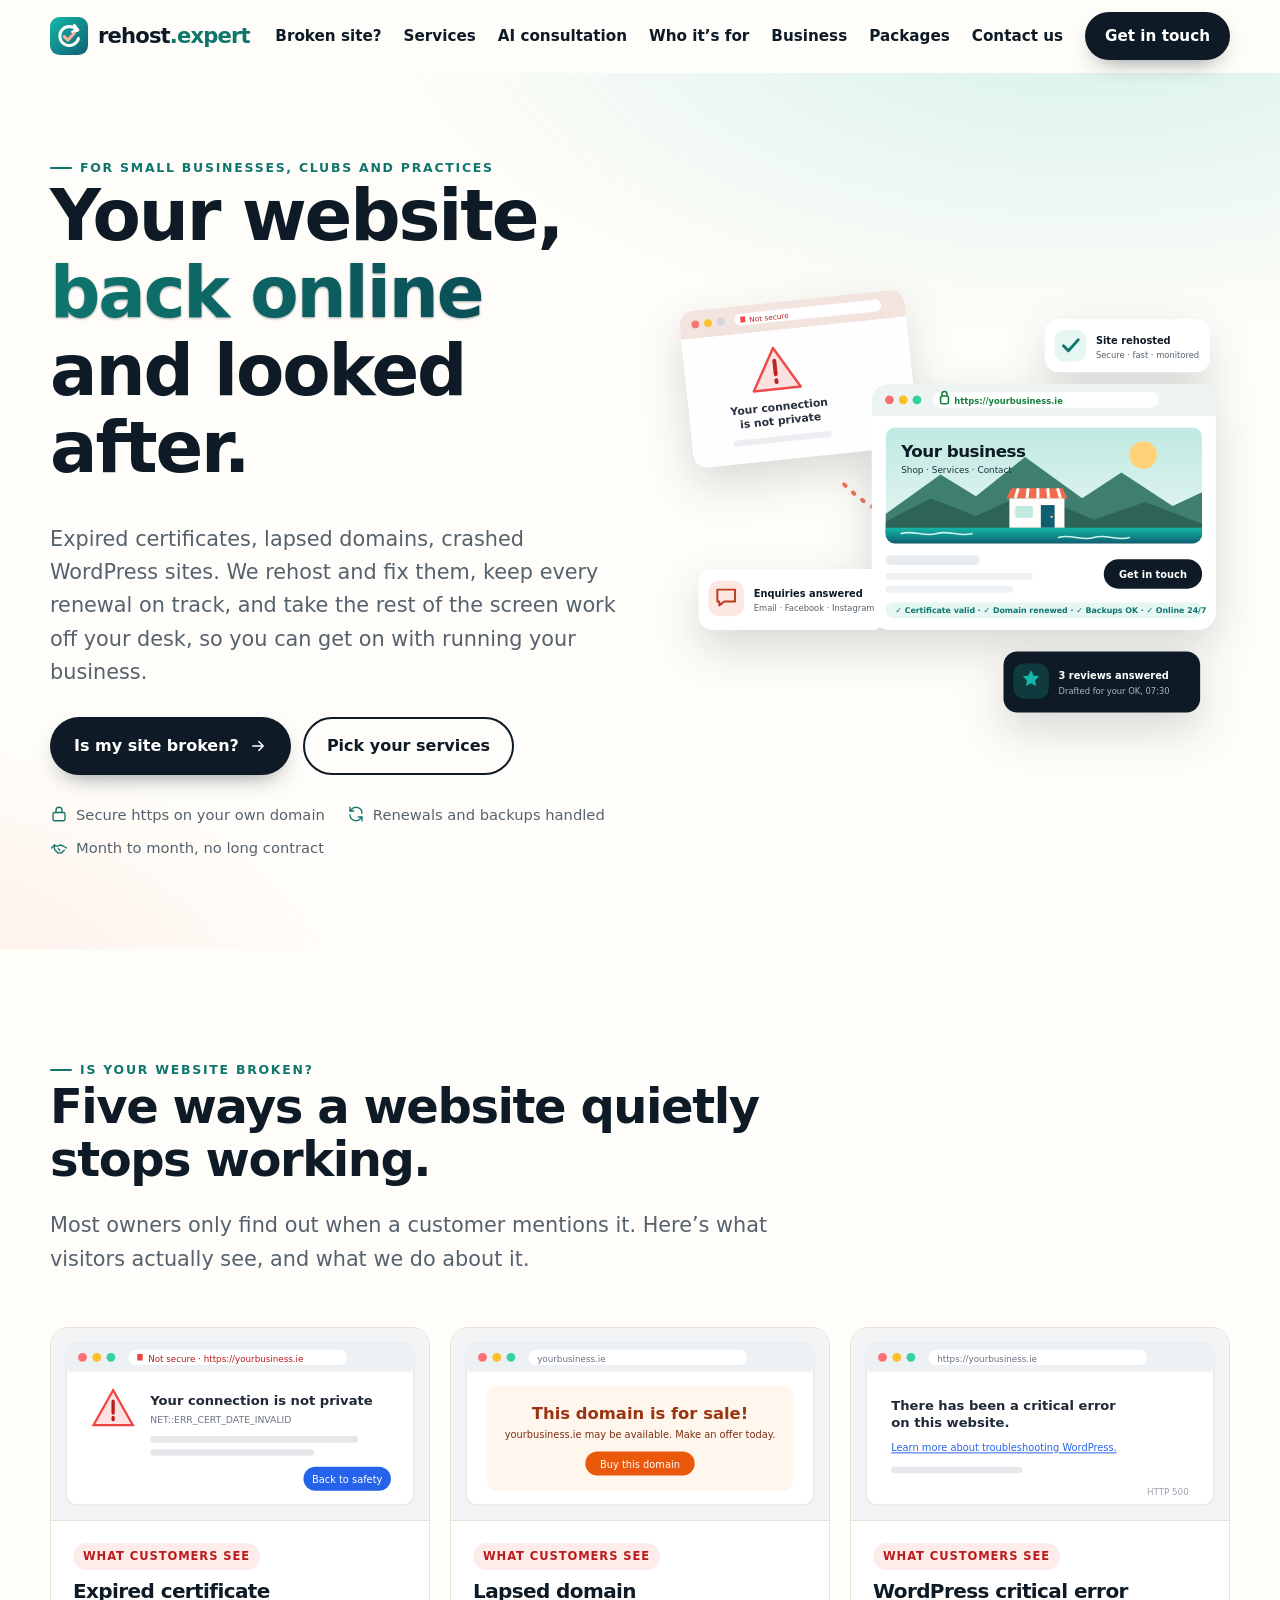
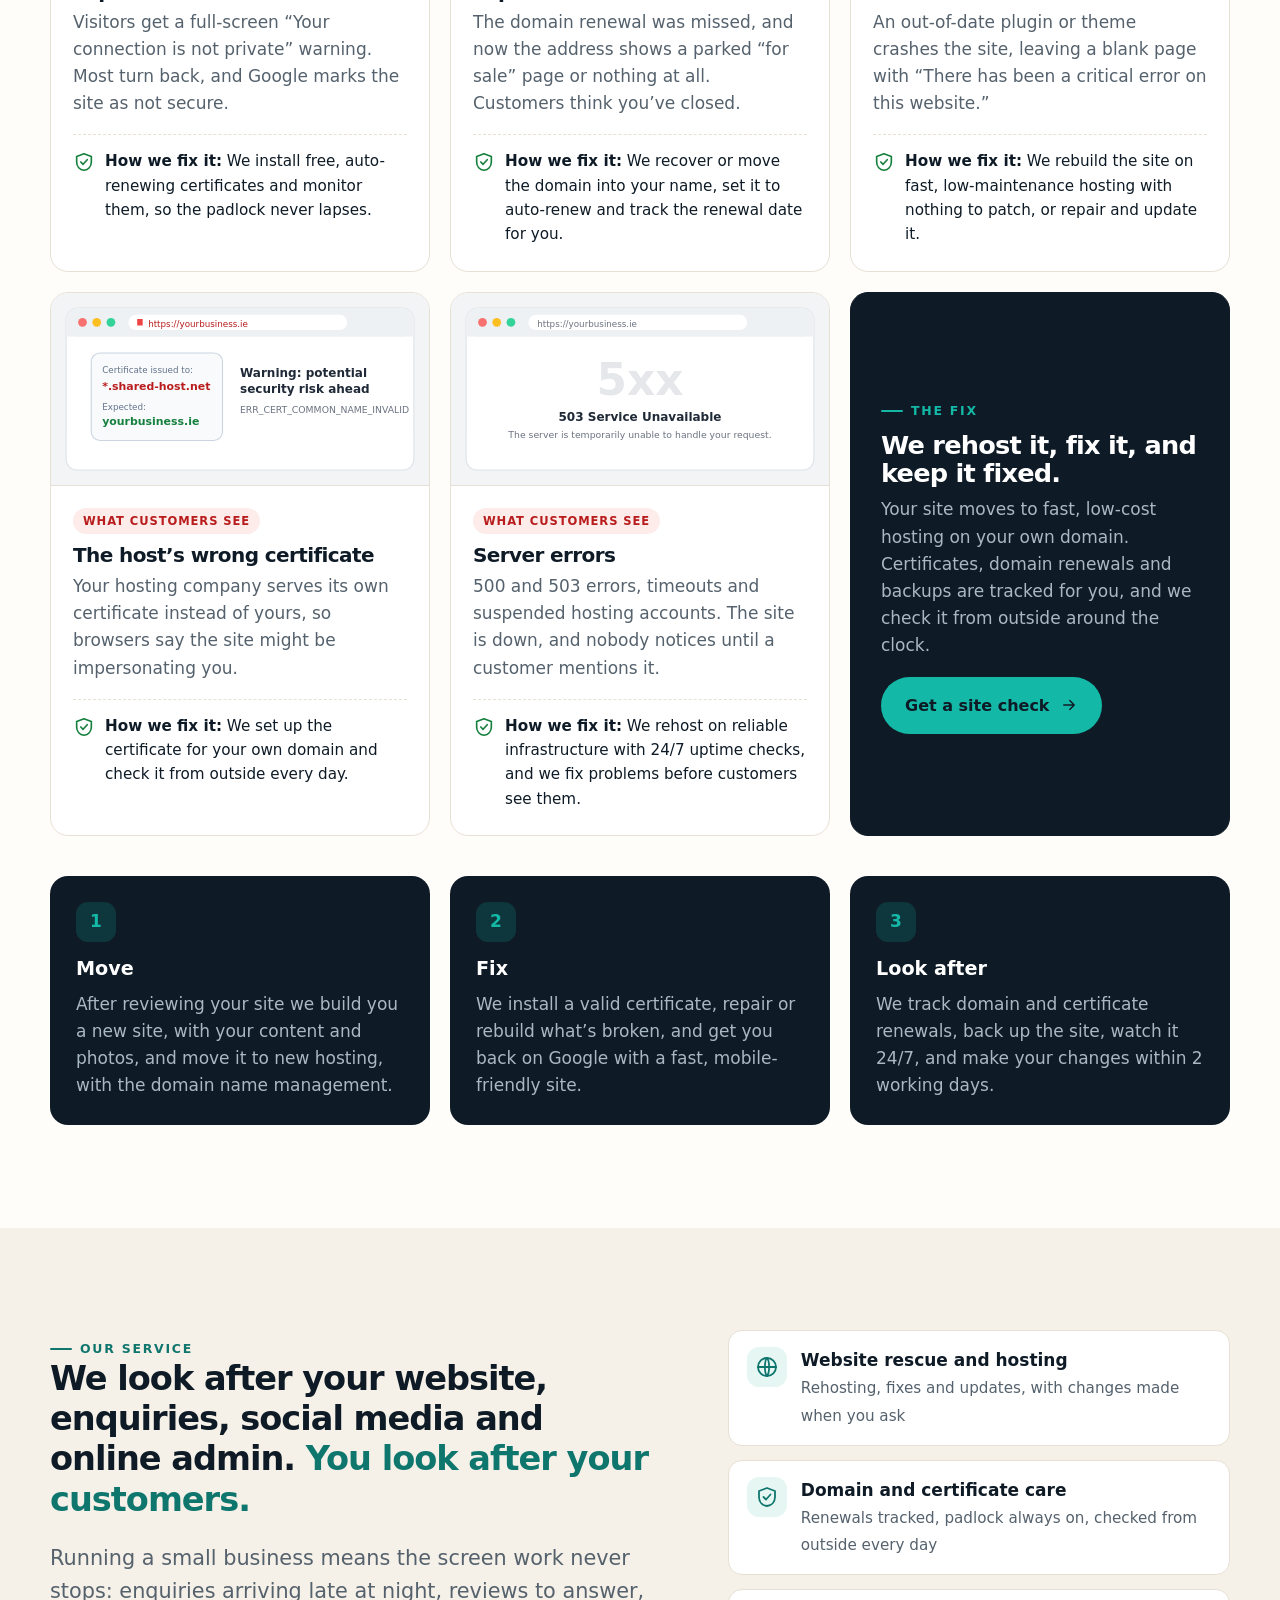
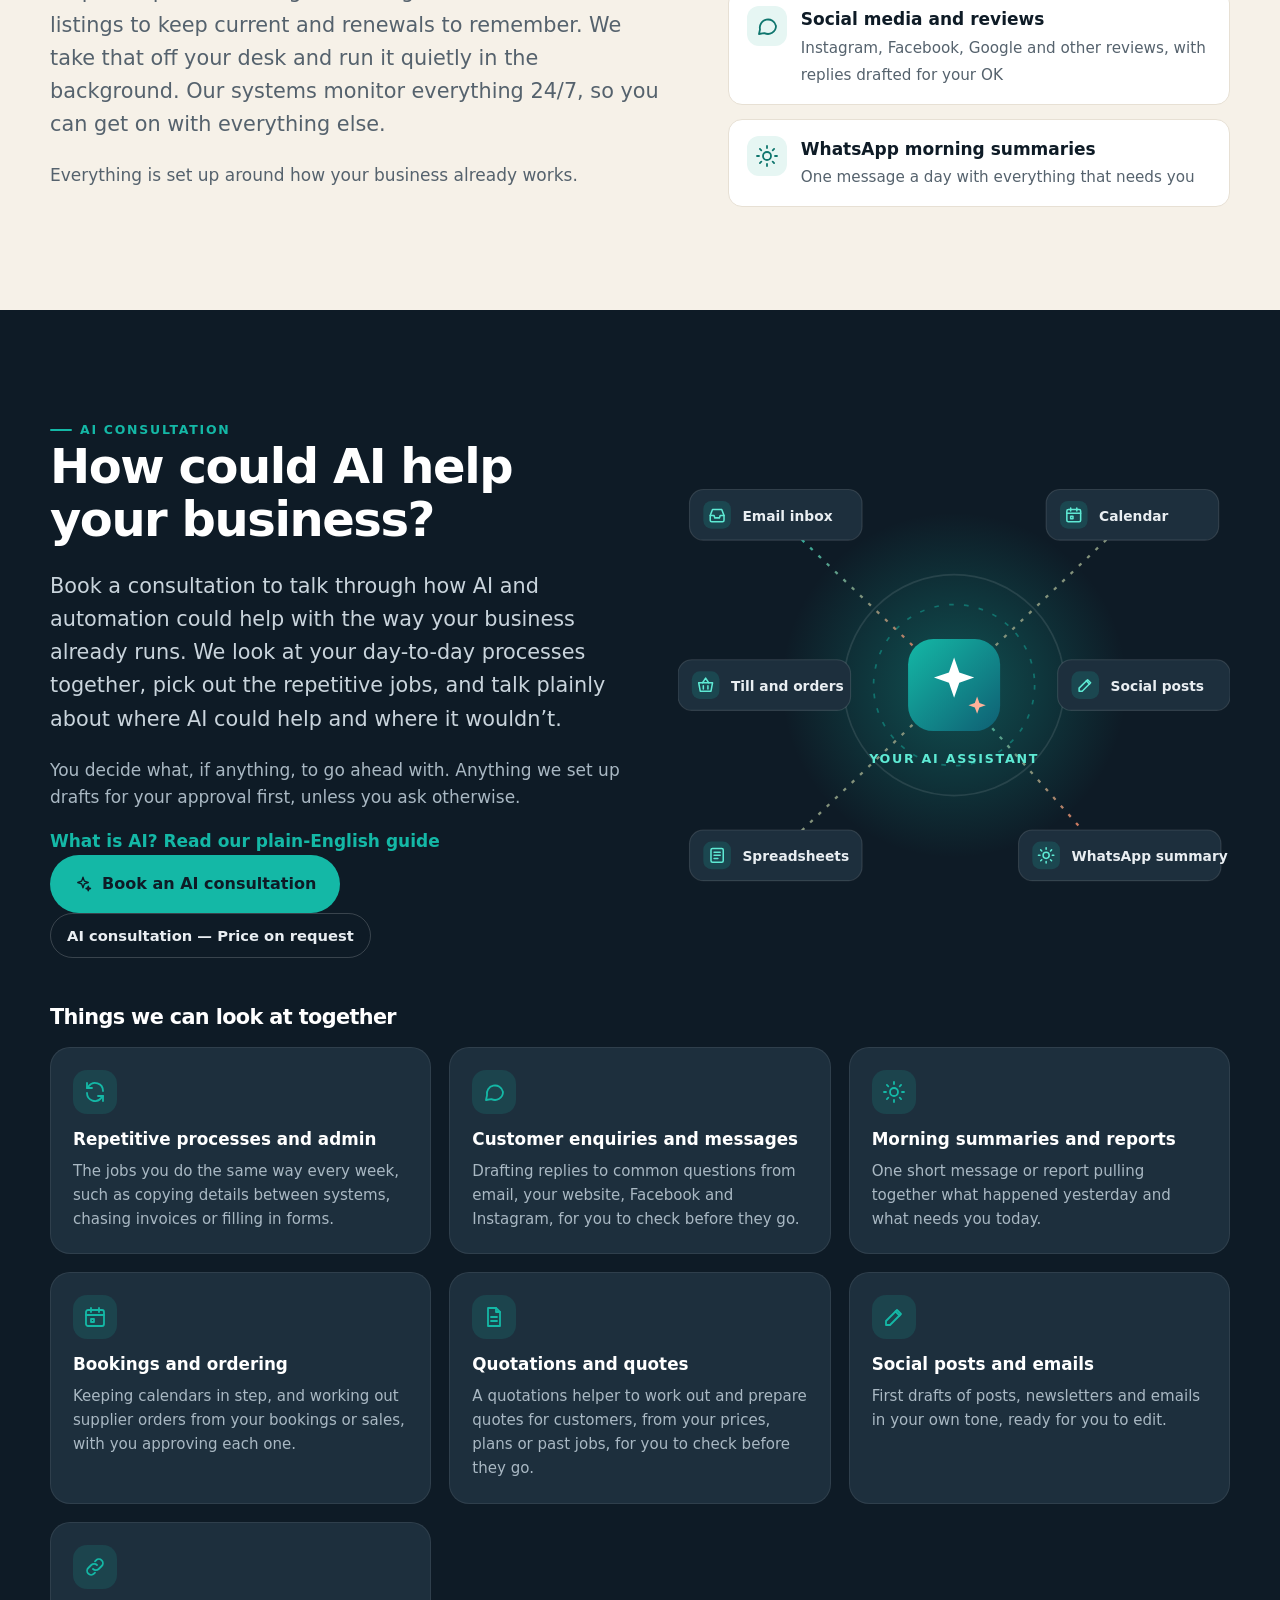
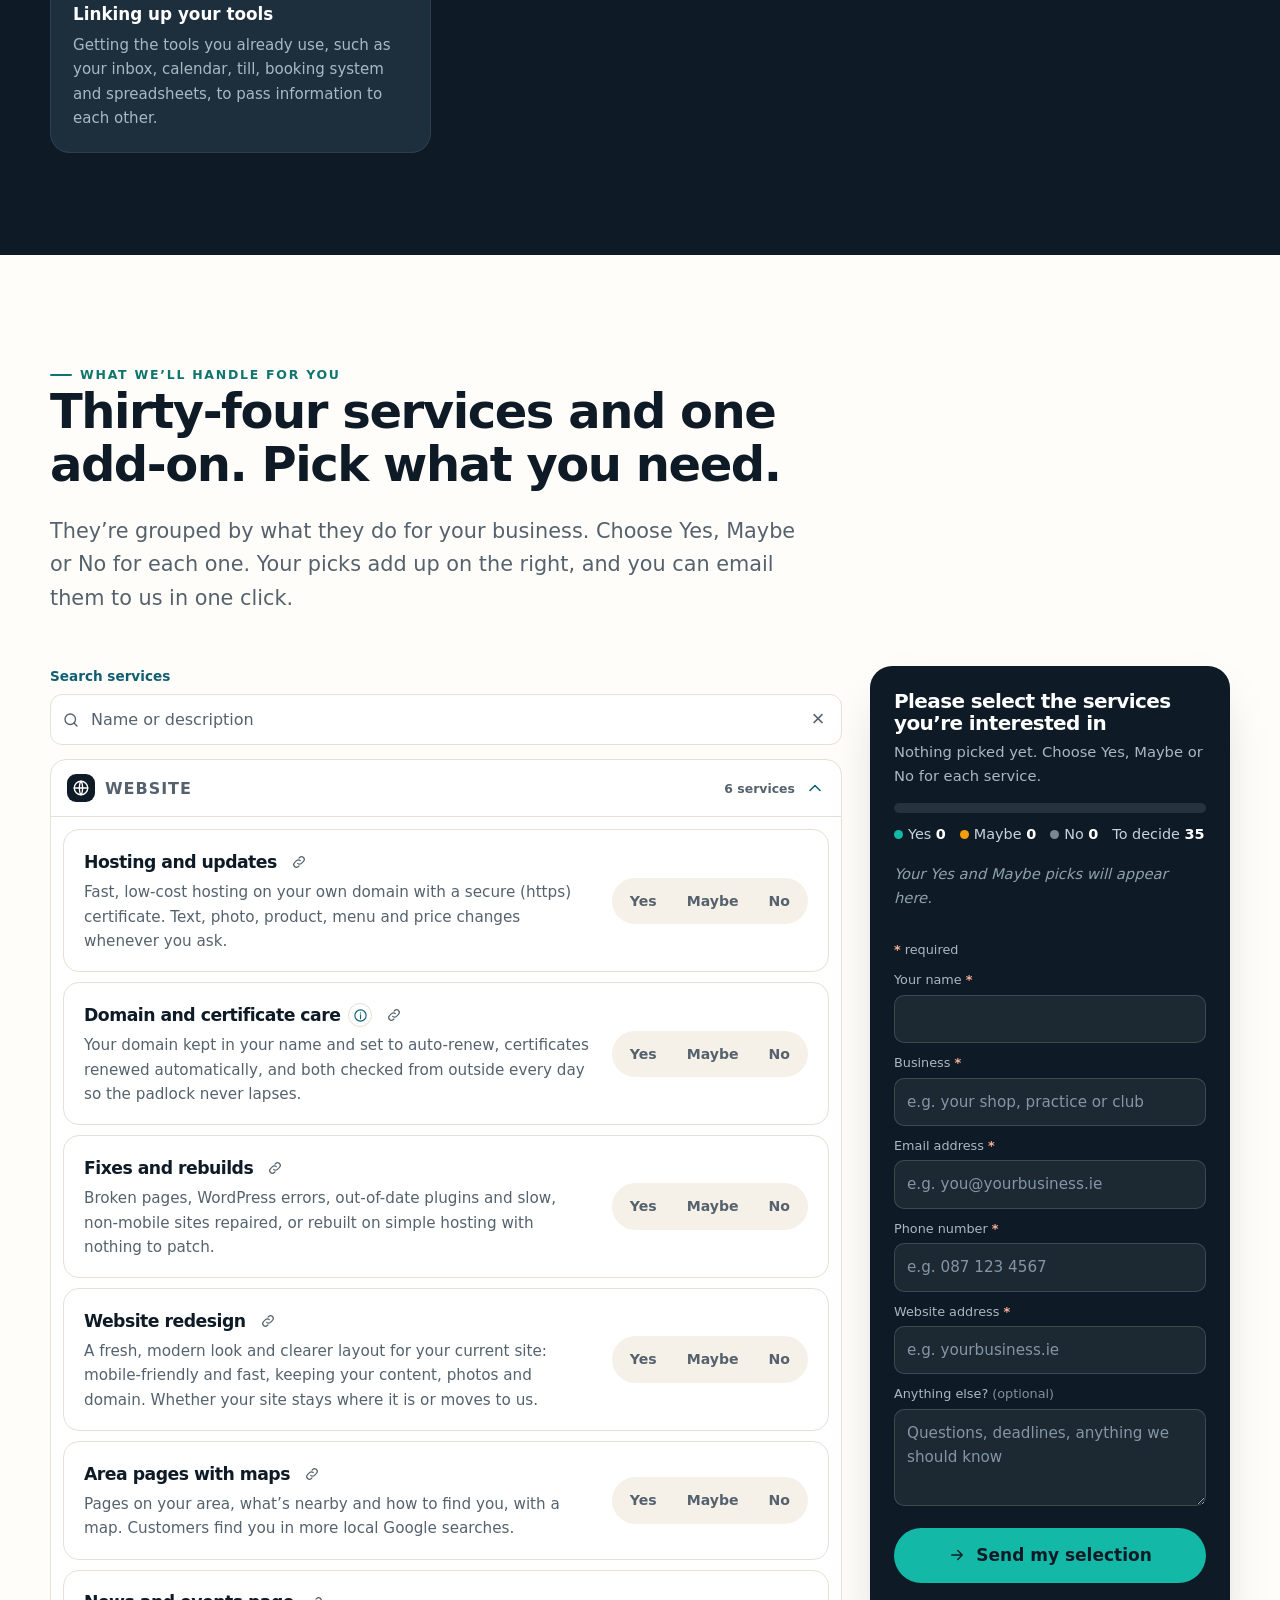
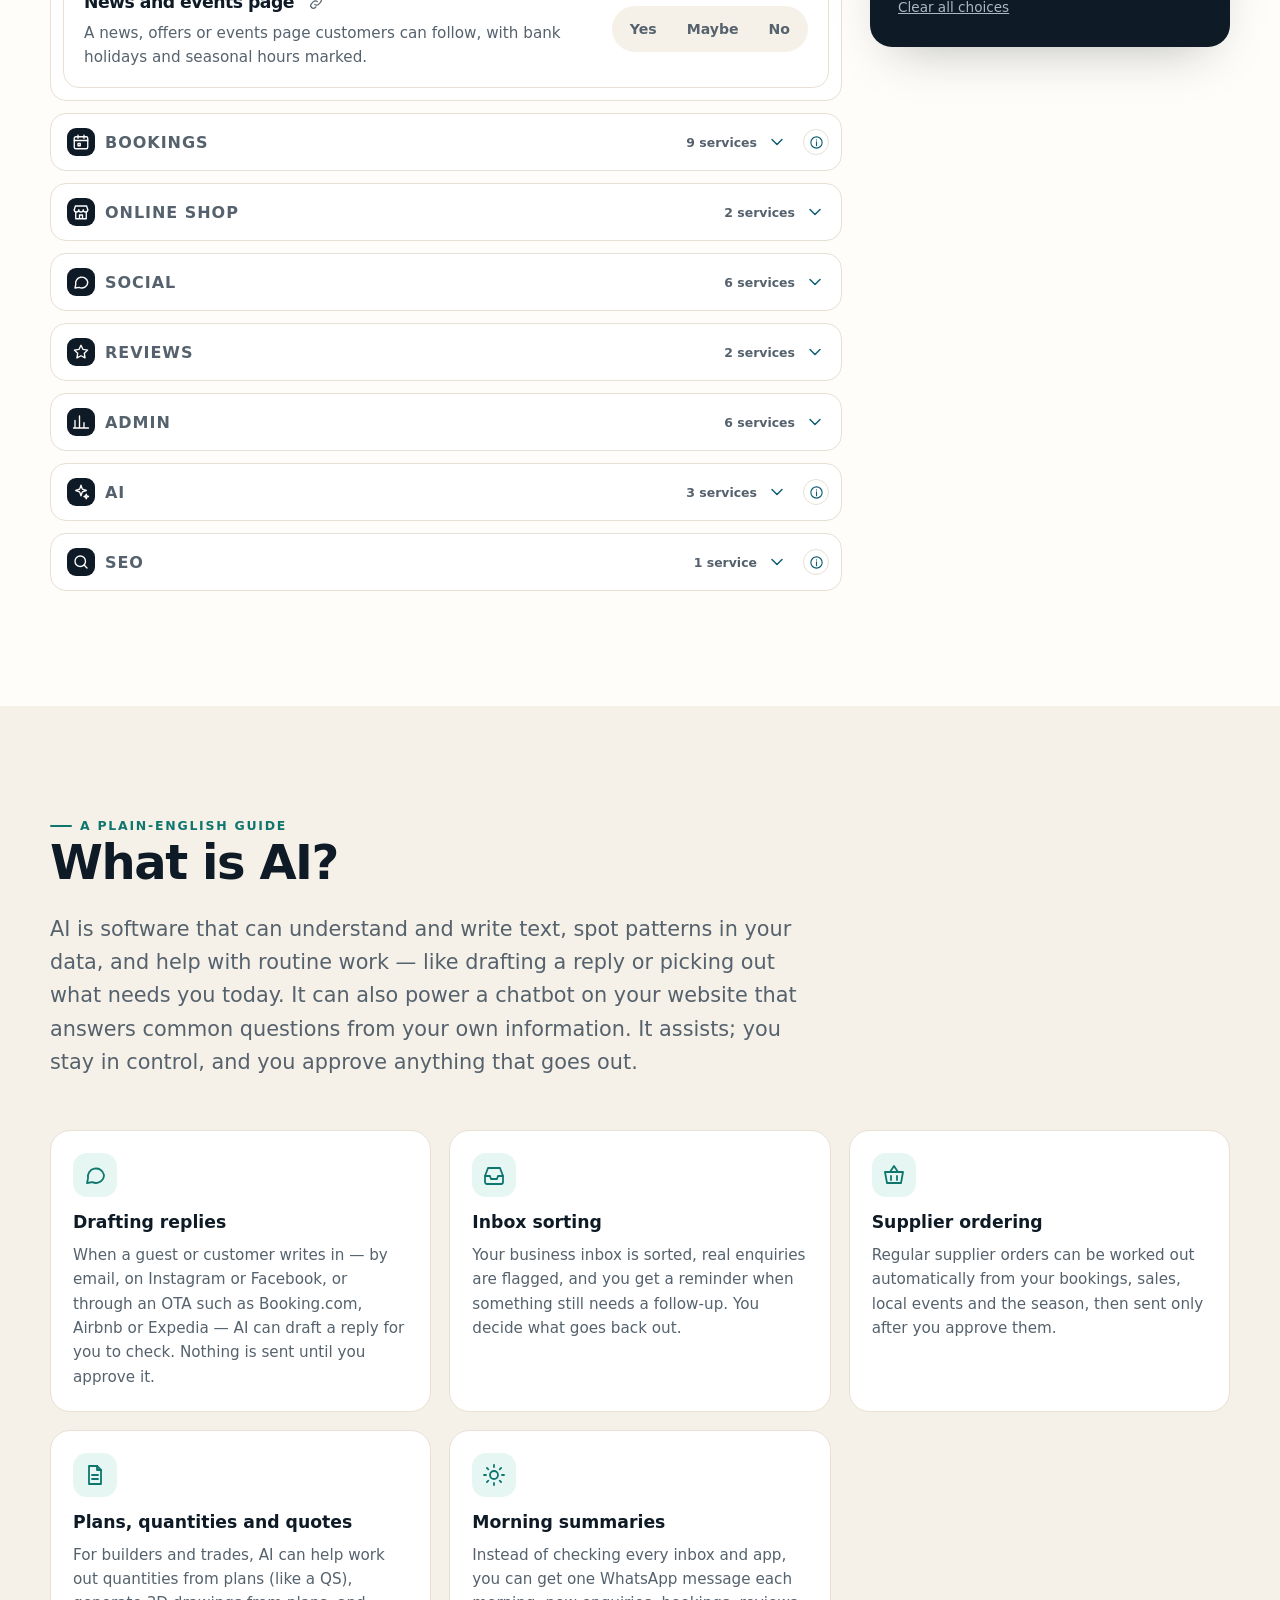
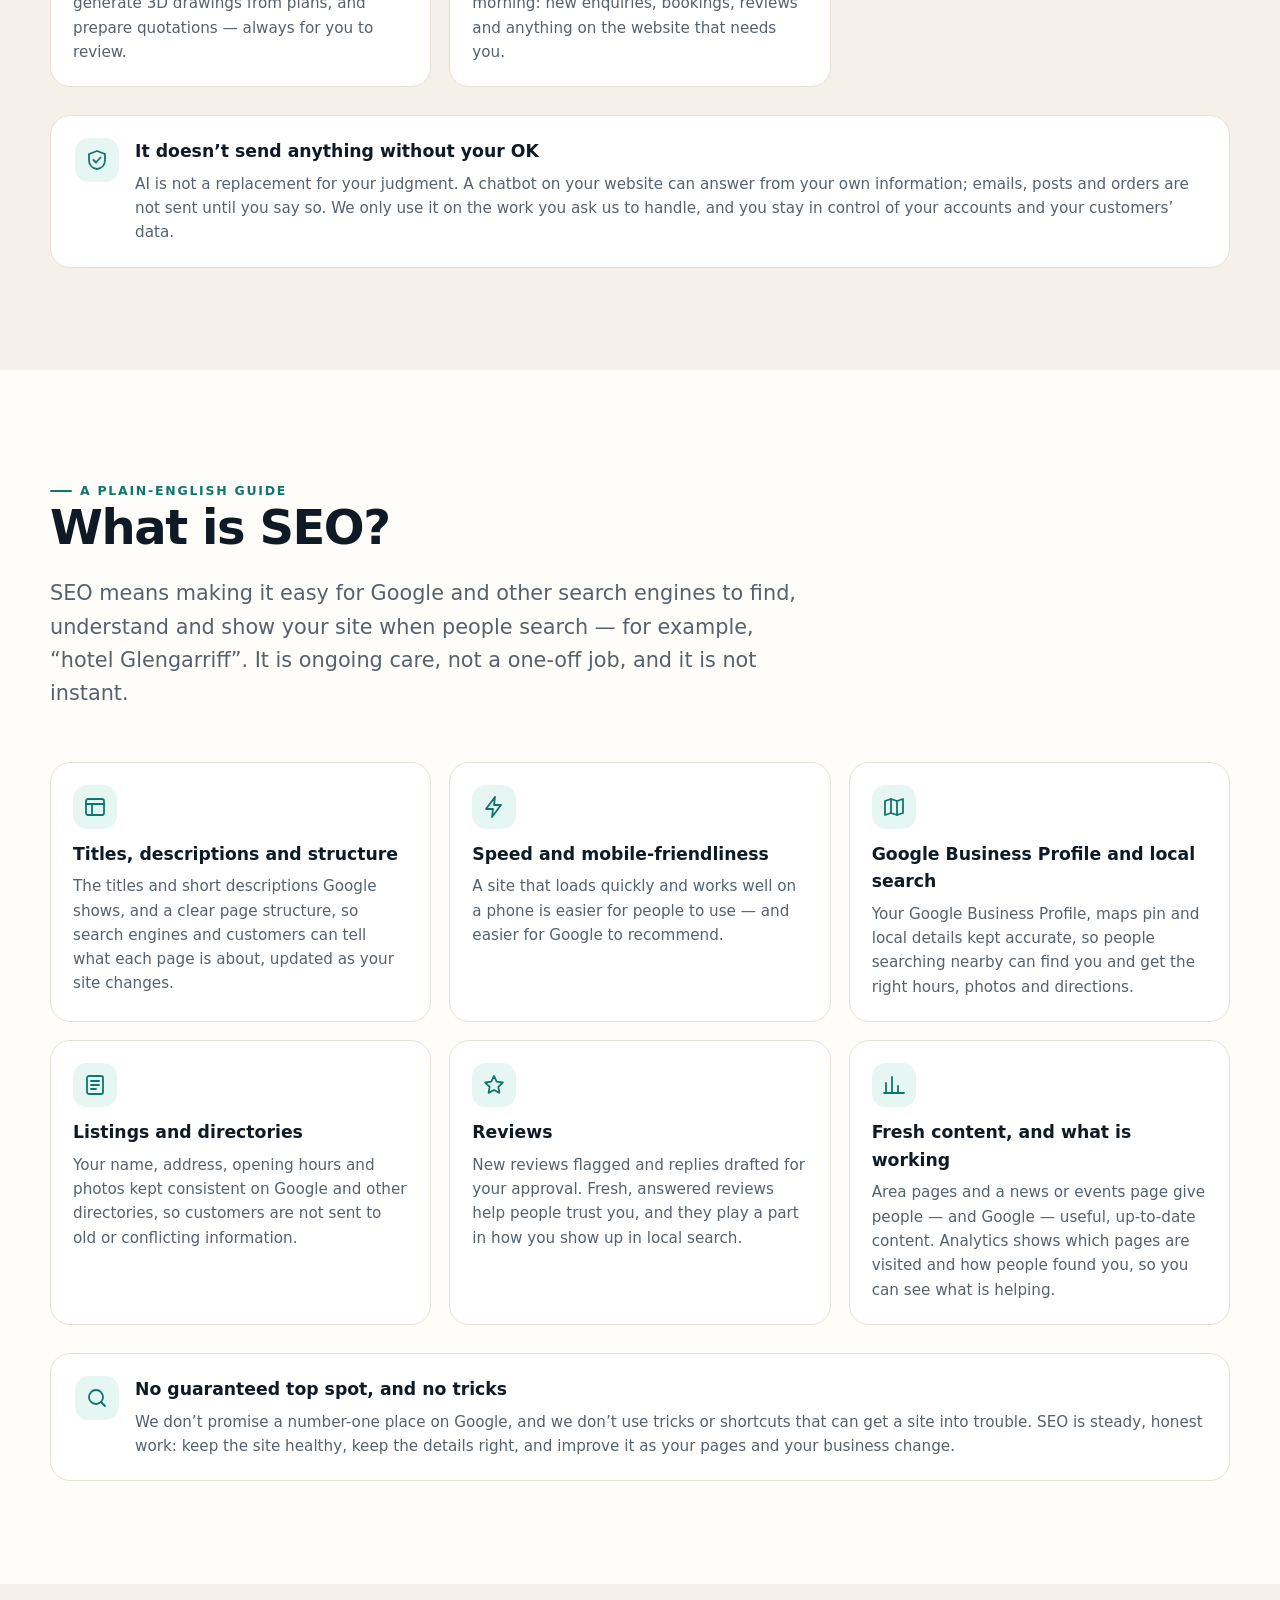
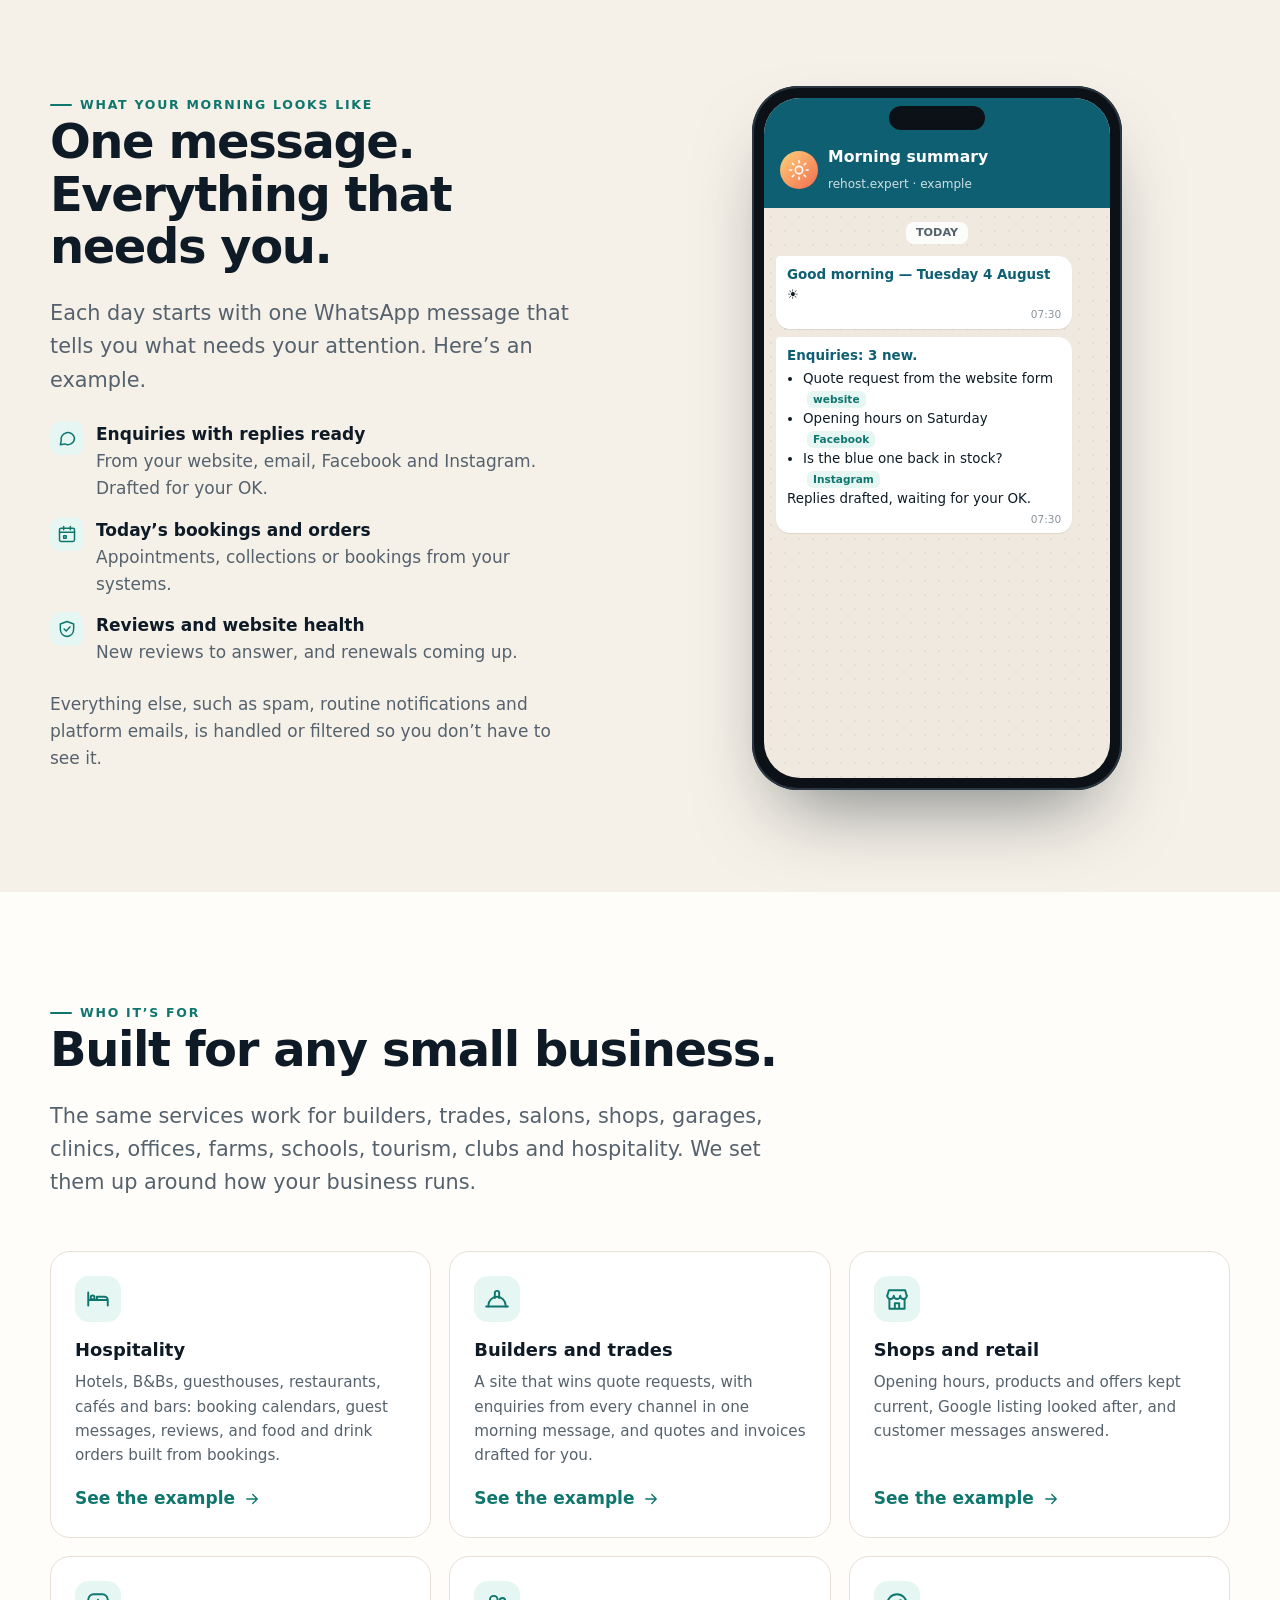
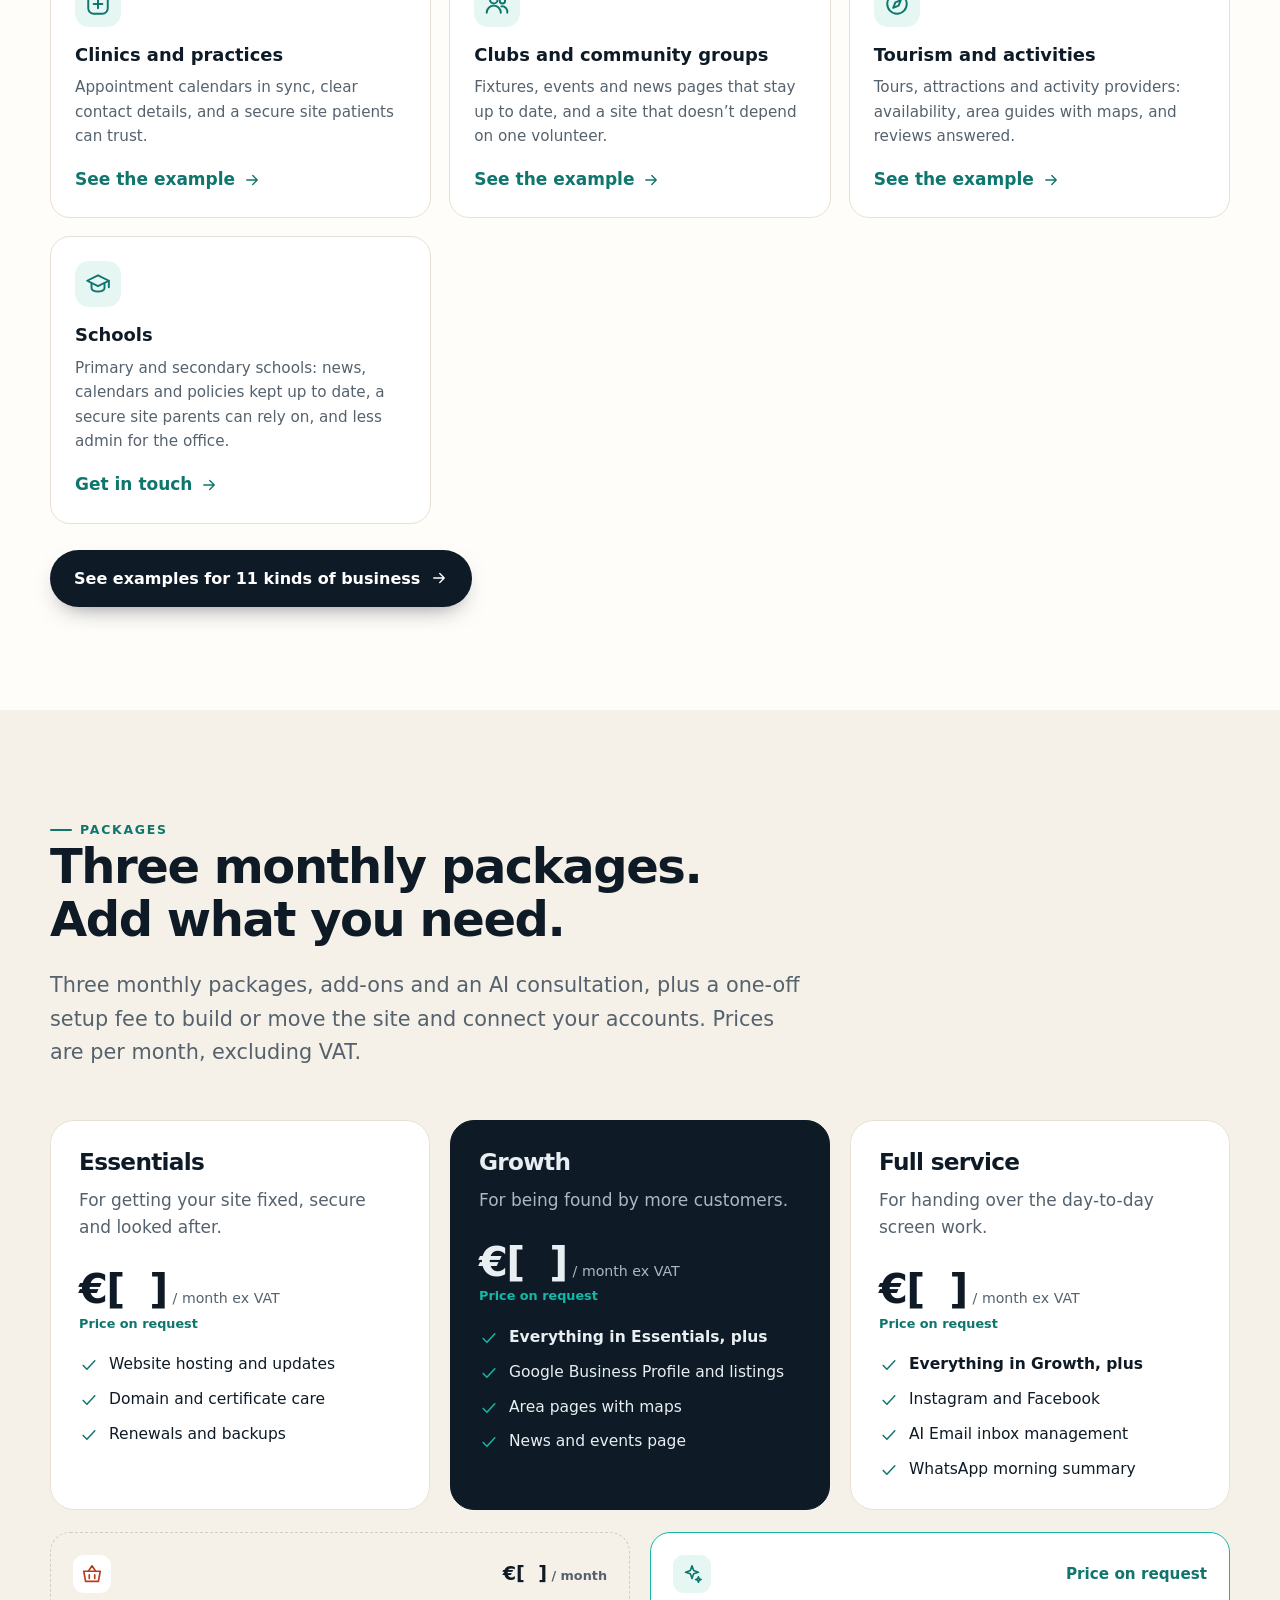
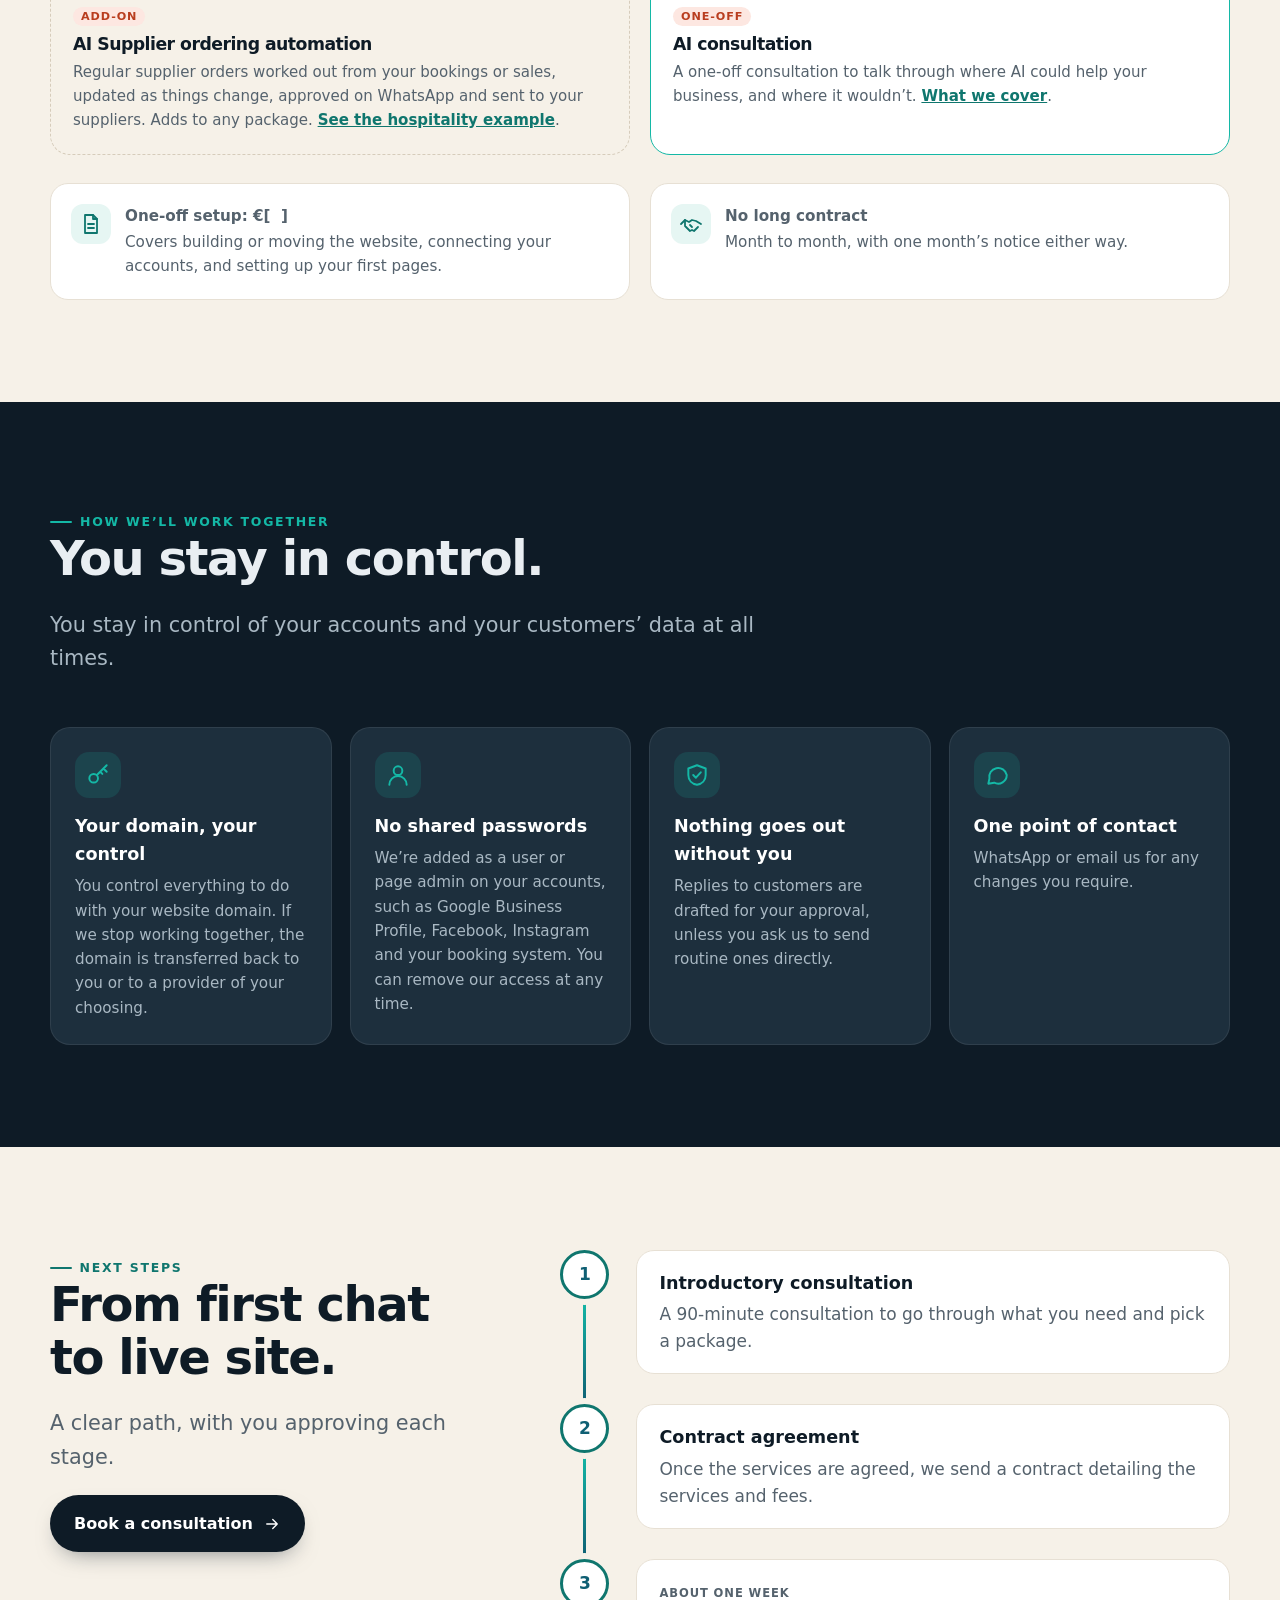
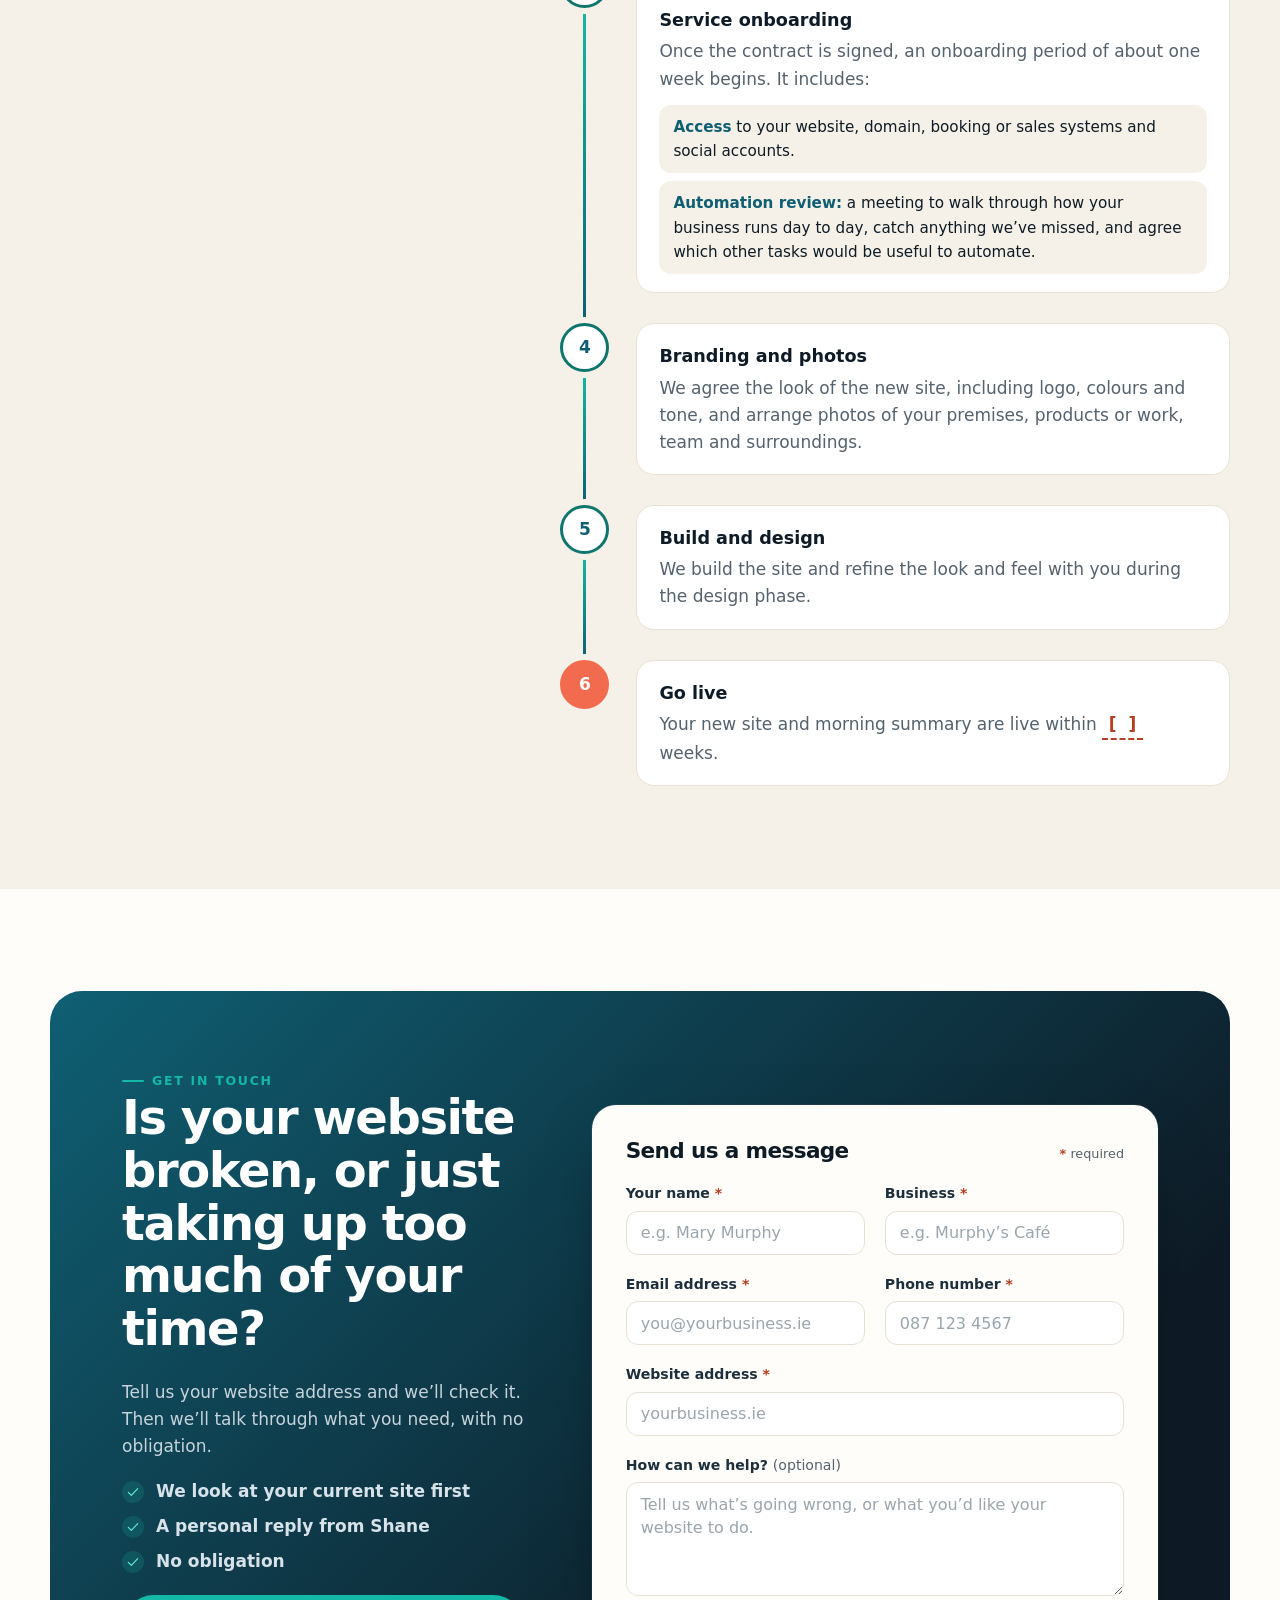
==== index.html @ 1739ea32 "Add shareable per-service links to the picker Give every card a stable #service- slug and a link but" ====
<!doctype html>
<html lang="en-IE" class="no-js">
<head>
<meta charset="utf-8">
<meta name="viewport" content="width=device-width, initial-scale=1">
<meta name="format-detection" content="telephone=no, email=no">
<meta name="robots" content="noindex, nofollow">
<title>rehost.expert · Broken website? We rehost, fix and look after it</title>
<meta name="description" content="rehost.expert rehosts and fixes broken websites for small businesses, looks after domain and certificate renewals, and takes the screen work off your desk: enquiries, social media, reviews and online admin.">
<meta name="theme-color" content="#0e1b26">
<meta name="color-scheme" content="light">
<meta property="og:title" content="rehost.expert · Broken website? We rehost, fix and look after it">
<meta property="og:description" content="Website rescue, hosting and digital services for small businesses.">
<meta property="og:type" content="website">
<link rel="icon" href="favicon.svg?v=62f98a7058" type="image/svg+xml">
<link rel="stylesheet" href="style.css?v=62f98a7058">
<script>document.documentElement.classList.remove('no-js')</script>
</head>
<body id="top">
<a class="skip" href="#main">Skip to content</a>
<header class="top"><div class="wrap"><a class="brand" href="#top" aria-label="rehost.expert home"><svg viewBox="0 0 64 64" aria-hidden="true"><defs><linearGradient id="lg" x1="0" y1="0" x2="1" y2="1"><stop offset="0" stop-color="#14b8a6"/><stop offset="1" stop-color="#0f5f73"/></linearGradient></defs><rect width="64" height="64" rx="16" fill="url(#lg)"/><path d="M45 22a16 16 0 1 0 3 14" fill="none" stroke="#fff" stroke-width="5" stroke-linecap="round"/><path d="M41 14l6 8-9 3" fill="none" stroke="#fff" stroke-width="5" stroke-linecap="round" stroke-linejoin="round"/><path d="M24 33l6 6 11-12" fill="none" stroke="#ffb199" stroke-width="5" stroke-linecap="round" stroke-linejoin="round"/></svg><b>rehost<span>.expert</span></b></a>
<nav class="menu" aria-label="Sections"><a href="#broken">Broken site?</a><a href="#services">Services</a><a href="#ai">AI consultation</a><a href="#sectors">Who it’s for</a><a href="business.html">Business</a><a href="#packages">Packages</a><a href="contact.html">Contact us</a><a class="btn btn--primary" href="#contact">Get in touch</a></nav></div></header>
<main id="main">
<section class="hero"><div class="wrap">
<div class="rv">
<span class="eyebrow">For small businesses, clubs and practices</span>
<h1>Your website, <span class="hl">back online</span> and looked after.</h1>
<p class="lead">Expired certificates, lapsed domains, crashed WordPress sites. We rehost and fix them, keep every renewal on track, and take the rest of the screen work off your desk, so you can get on with running your business.</p>
<div class="ctas"><a class="btn btn--primary" href="#broken">Is my site broken? <svg viewBox="0 0 24 24" width="18" height="18" fill="none" stroke="currentColor" stroke-width="1.8" stroke-linecap="round" stroke-linejoin="round" aria-hidden="true"><path d="M5 12h14M13 6l6 6-6 6"/></svg></a><a class="btn btn--ghost" href="#services">Pick your services</a></div>
<div class="trust"><span><svg viewBox="0 0 24 24" width="18" height="18" fill="none" stroke="currentColor" stroke-width="1.8" stroke-linecap="round" stroke-linejoin="round" aria-hidden="true"><rect x="4" y="10" width="16" height="11" rx="2"/><path d="M8 10V7a4 4 0 0 1 8 0v3"/></svg>Secure https on your own domain</span><span><svg viewBox="0 0 24 24" width="18" height="18" fill="none" stroke="currentColor" stroke-width="1.8" stroke-linecap="round" stroke-linejoin="round" aria-hidden="true"><path d="M20 11a8 8 0 0 0-14.3-4.9L4 8"/><path d="M4 3v5h5"/><path d="M4 13a8 8 0 0 0 14.3 4.9L20 16"/><path d="M20 21v-5h-5"/></svg>Renewals and backups handled</span><span><svg viewBox="0 0 24 24" width="18" height="18" fill="none" stroke="currentColor" stroke-width="1.8" stroke-linecap="round" stroke-linejoin="round" aria-hidden="true"><path d="M2 12l4-4 4 2 3-2 4 1 5 3"/><path d="M6 8v6l5 5 2-1 2 1 4-4"/><path d="M11 13l2 2"/></svg>Month to month, no long contract</span></div>
</div>
<div class="hero-art rv"><svg viewBox="0 0 560 470" role="img" aria-label="Illustration: a broken business website with a security warning being rehosted into a secure, working site with enquiries, reviews and messages">
<defs>
<linearGradient id="sky" x1="0" y1="0" x2="0" y2="1"><stop offset="0" stop-color="#bfe9e2"/><stop offset="1" stop-color="#eaf7f4"/></linearGradient>
<linearGradient id="sea" x1="0" y1="0" x2="0" y2="1"><stop offset="0" stop-color="#14b8a6"/><stop offset="1" stop-color="#0f5f73"/></linearGradient>
<linearGradient id="arc" x1="0" y1="0" x2="1" y2="0"><stop offset="0" stop-color="#f26b4f"/><stop offset="1" stop-color="#14b8a6"/></linearGradient>
</defs>
<g transform="translate(8 26) rotate(-6 120 90)" opacity=".95"><g class="float2">
<rect width="230" height="160" rx="14" fill="#fff"/>
<rect width="230" height="28" rx="14" fill="#f3e3df"/><rect y="16" width="230" height="12" fill="#f3e3df"/>
<circle cx="16" cy="14" r="4" fill="#f87171"/><circle cx="29" cy="14" r="4" fill="#fbbf24"/><circle cx="42" cy="14" r="4" fill="#d1d5db"/>
<rect x="56" y="8" width="150" height="12" rx="6" fill="#fff"/><path d="M62 11h5v6h-5z" fill="#ef4444"/><text x="71" y="17.5" font-size="7.5" fill="#b91c1c" font-family="system-ui">Not secure</text>
<path d="M92 46 116 88H68z" fill="#fee2e2" stroke="#ef4444" stroke-width="2.5" stroke-linejoin="round"/><path d="M92 59v14M92 79v2" stroke="#b91c1c" stroke-width="4" stroke-linecap="round"/>
<text x="92" y="110" font-size="11" font-weight="800" fill="#1f2937" text-anchor="middle" font-family="system-ui">Your connection</text>
<text x="92" y="124" font-size="11" font-weight="800" fill="#1f2937" text-anchor="middle" font-family="system-ui">is not private</text>
<rect x="42" y="136" width="100" height="6" rx="3" fill="#eceff2"/>
</g></g>
<path class="scan" d="M168 214c40 40 90 52 140 36" fill="none" stroke="url(#arc)" stroke-width="4" stroke-linecap="round" stroke-dasharray="2 10"/>
<path class="scan" d="M300 240l14 8-12 10" fill="none" stroke="#14b8a6" stroke-width="4" stroke-linecap="round" stroke-linejoin="round"/>
<g transform="translate(196 112)">
<rect width="350" height="250" rx="18" fill="#fff"/>
<rect width="350" height="32" rx="18" fill="#eef4f3"/><rect y="18" width="350" height="14" fill="#eef4f3"/>
<circle cx="18" cy="16" r="4.5" fill="#f87171"/><circle cx="32" cy="16" r="4.5" fill="#fbbf24"/><circle cx="46" cy="16" r="4.5" fill="#34d399"/>
<rect x="62" y="8" width="230" height="16" rx="8" fill="#fff"/>
<rect x="70" y="12" width="8" height="8" rx="2" fill="none" stroke="#15803d" stroke-width="1.6"/><path d="M71.5 12v-2a2.5 2.5 0 0 1 5 0v2" fill="none" stroke="#15803d" stroke-width="1.6"/>
<text x="84" y="20" font-size="8.5" fill="#15803d" font-weight="700" font-family="system-ui">https://yourbusiness.ie</text>
<clipPath id="hc"><rect x="14" y="44" width="322" height="118" rx="10"/></clipPath>
<g clip-path="url(#hc)">
<rect x="14" y="44" width="322" height="118" fill="url(#sky)"/>
<circle cx="276" cy="72" r="14" fill="#ffd27a"/>
<path d="M14 132 70 92l36 22 50-40 58 42 40-26 52 34 30-14v52H14z" fill="#3f7f6f"/>
<path d="M14 140 60 116l46 18 54-24 66 28 52-18 58 22v20H14z" fill="#2d6457"/>
<path d="M14 146h322v16H14z" fill="url(#sea)"/>
<path d="M30 152c12-4 24 4 36 0s24 4 36 0M190 156c12-4 24 4 36 0s24 4 36 0" stroke="#c9f3ec" stroke-width="1.6" fill="none" stroke-linecap="round"/>
<g transform="translate(140 104)"><rect x="0" y="12" width="56" height="30" fill="#fffdf9"/><path d="M-3 12h62l-5-10H2z" fill="#f26b4f"/><path d="M9 2l-3 10M19 2l-1 10M29 2v10M39 2l1 10M49 2l3 10" stroke="#fff" stroke-width="3"/><rect x="6" y="20" width="18" height="12" rx="1.5" fill="#bfe9e2"/><rect x="32" y="19" width="14" height="23" fill="#0f5f73"/><circle cx="43" cy="31" r="1.2" fill="#ffd27a"/></g>
<text x="30" y="74" font-size="17" font-weight="850" fill="#0e1b26" font-family="system-ui" letter-spacing="-.5">Your business</text>
<text x="30" y="90" font-size="9" fill="#1d2f3d" font-family="system-ui">Shop · Services · Contact</text>
</g>
<rect x="14" y="174" width="96" height="10" rx="5" fill="#e6ecef"/><rect x="14" y="192" width="150" height="7" rx="3.5" fill="#eef2f4"/><rect x="14" y="205" width="130" height="7" rx="3.5" fill="#eef2f4"/>
<rect x="236" y="178" width="100" height="30" rx="15" fill="#0e1b26"/><text x="286" y="197" font-size="10" fill="#fff" text-anchor="middle" font-weight="700" font-family="system-ui">Get in touch</text>
<rect x="14" y="222" width="322" height="16" rx="8" fill="#e6f6f3"/><text x="24" y="233" font-size="8" fill="#0f766e" font-weight="700" font-family="system-ui">✓ Certificate valid · ✓ Domain renewed · ✓ Backups OK · ✓ Online 24/7</text>
</g>
<g transform="translate(372 46)"><g class="float"><rect width="168" height="54" rx="14" fill="#fff"/><rect x="10" y="11" width="32" height="32" rx="10" fill="#e6f6f3"/><path d="M19 27l5 5 10-11" fill="none" stroke="#0f766e" stroke-width="3" stroke-linecap="round" stroke-linejoin="round"/><text x="52" y="25" font-size="10" font-weight="800" fill="#0e1b26" font-family="system-ui">Site rehosted</text><text x="52" y="39" font-size="8.5" fill="#55626d" font-family="system-ui">Secure · fast · monitored</text></g></g>
<g transform="translate(20 300)"><g class="float3"><rect width="190" height="62" rx="14" fill="#fff"/><rect x="10" y="12" width="36" height="36" rx="11" fill="#fde7e1"/><g transform="translate(17 19)" fill="none" stroke="#b93d1f" stroke-width="2" stroke-linejoin="round"><path d="M2 2h18v12H9l-5 4v-4H2z"/></g><text x="56" y="28" font-size="10" font-weight="800" fill="#0e1b26" font-family="system-ui">Enquiries answered</text><text x="56" y="43" font-size="8.5" fill="#55626d" font-family="system-ui">Email · Facebook · Instagram</text></g></g>
<g transform="translate(330 384)"><g class="float2"><rect width="200" height="62" rx="14" fill="#0e1b26"/><rect x="10" y="12" width="36" height="36" rx="11" fill="rgba(20,184,166,.2)"/><path d="M28 19l2.6 5.3 5.8.8-4.2 4.1 1 5.8-5.2-2.7-5.2 2.7 1-5.8-4.2-4.1 5.8-.8z" fill="#14b8a6"/><text x="56" y="28" font-size="10" font-weight="800" fill="#fff" font-family="system-ui">3 reviews answered</text><text x="56" y="43" font-size="8.5" fill="#a9b8c3" font-family="system-ui">Drafted for your OK, 07:30</text></g></g>
</svg></div>
</div></section>

<section class="section" id="broken" aria-labelledby="br-h"><div class="wrap">
<div class="head rv"><span class="eyebrow">Is your website broken?</span><h2 id="br-h">Five ways a website quietly stops working.</h2><p class="lead">Most owners only find out when a customer mentions it. Here’s what visitors actually see, and what we do about it.</p></div>
<div class="problems"><article class="prob rv"><div class="screen"><svg viewBox="0 0 320 150" role="img" aria-label="Browser warning: your connection is not private"><rect x="1" y="1" width="318" height="148" rx="10" fill="#fff" stroke="#dfe3e7"/><rect x="1" y="1" width="318" height="26" rx="10" fill="#eef1f4"/><rect x="1" y="17" width="318" height="10" fill="#eef1f4"/><circle cx="16" cy="14" r="4" fill="#f87171"/><circle cx="29" cy="14" r="4" fill="#fbbf24"/><circle cx="42" cy="14" r="4" fill="#34d399"/><rect x="58" y="7" width="200" height="14" rx="7" fill="#fff"/><path d="M66 11l5 0 0 6-5 0z" fill="#ef4444"/><text x="76" y="18" font-size="8" fill="#b91c1c" font-family="system-ui">Not secure · https://yourbusiness.ie</text><g transform="translate(26 44)"><path d="M18 0 36 32H0z" fill="#fee2e2" stroke="#ef4444" stroke-width="2"/><path d="M18 10v11M18 25v2" stroke="#b91c1c" stroke-width="3" stroke-linecap="round"/></g><text x="78" y="58" font-size="12" font-weight="700" fill="#1f2937" font-family="system-ui">Your connection is not private</text><text x="78" y="74" font-size="8.5" fill="#6b7280" font-family="system-ui">NET::ERR_CERT_DATE_INVALID</text><rect x="78" y="86" width="190" height="6" rx="3" fill="#e5e7eb"/><rect x="78" y="98" width="150" height="6" rx="3" fill="#e5e7eb"/><rect x="218" y="114" width="80" height="22" rx="11" fill="#2563eb"/><text x="258" y="129" font-size="9" fill="#fff" text-anchor="middle" font-family="system-ui">Back to safety</text></svg></div><div class="body"><span class="tag">What customers see</span><h3>Expired certificate</h3><p class="muted">Visitors get a full-screen “Your connection is not private” warning. Most turn back, and Google marks the site as not secure.</p><div class="fix"><svg viewBox="0 0 24 24" width="18" height="18" fill="none" stroke="currentColor" stroke-width="1.8" stroke-linecap="round" stroke-linejoin="round" aria-hidden="true"><path d="M12 3 4 6v6c0 5 3.4 8.4 8 9 4.6-.6 8-4 8-9V6z"/><path d="m8.5 12 2.5 2.5 4.5-5"/></svg><span><b>How we fix it:</b> We install free, auto-renewing certificates and monitor them, so the padlock never lapses.</span></div></div></article>
<article class="prob rv"><div class="screen"><svg viewBox="0 0 320 150" role="img" aria-label="Parked page: this domain is for sale"><rect x="1" y="1" width="318" height="148" rx="10" fill="#fff" stroke="#dfe3e7"/><rect x="1" y="1" width="318" height="26" rx="10" fill="#eef1f4"/><rect x="1" y="17" width="318" height="10" fill="#eef1f4"/><circle cx="16" cy="14" r="4" fill="#f87171"/><circle cx="29" cy="14" r="4" fill="#fbbf24"/><circle cx="42" cy="14" r="4" fill="#34d399"/><rect x="58" y="7" width="200" height="14" rx="7" fill="#fff"/><text x="66" y="18" font-size="8" fill="#6b7280" font-family="system-ui">yourbusiness.ie</text><rect x="20" y="40" width="280" height="96" rx="8" fill="#fff7ed"/><text x="160" y="70" font-size="15" font-weight="800" fill="#9a3412" text-anchor="middle" font-family="system-ui">This domain is for sale!</text><text x="160" y="88" font-size="9" fill="#7c2d12" text-anchor="middle" font-family="system-ui">yourbusiness.ie may be available. Make an offer today.</text><rect x="110" y="100" width="100" height="22" rx="11" fill="#ea580c"/><text x="160" y="115" font-size="9" fill="#fff" text-anchor="middle" font-family="system-ui">Buy this domain</text></svg></div><div class="body"><span class="tag">What customers see</span><h3>Lapsed domain</h3><p class="muted">The domain renewal was missed, and now the address shows a parked “for sale” page or nothing at all. Customers think you’ve closed.</p><div class="fix"><svg viewBox="0 0 24 24" width="18" height="18" fill="none" stroke="currentColor" stroke-width="1.8" stroke-linecap="round" stroke-linejoin="round" aria-hidden="true"><path d="M12 3 4 6v6c0 5 3.4 8.4 8 9 4.6-.6 8-4 8-9V6z"/><path d="m8.5 12 2.5 2.5 4.5-5"/></svg><span><b>How we fix it:</b> We recover or move the domain into your name, set it to auto-renew and track the renewal date for you.</span></div></div></article>
<article class="prob rv"><div class="screen"><svg viewBox="0 0 320 150" role="img" aria-label="WordPress critical error page"><rect x="1" y="1" width="318" height="148" rx="10" fill="#fff" stroke="#dfe3e7"/><rect x="1" y="1" width="318" height="26" rx="10" fill="#eef1f4"/><rect x="1" y="17" width="318" height="10" fill="#eef1f4"/><circle cx="16" cy="14" r="4" fill="#f87171"/><circle cx="29" cy="14" r="4" fill="#fbbf24"/><circle cx="42" cy="14" r="4" fill="#34d399"/><rect x="58" y="7" width="200" height="14" rx="7" fill="#fff"/><text x="66" y="18" font-size="8" fill="#6b7280" font-family="system-ui">https://yourbusiness.ie</text><text x="24" y="62" font-size="12" font-weight="700" fill="#1f2937" font-family="system-ui">There has been a critical error</text><text x="24" y="78" font-size="12" font-weight="700" fill="#1f2937" font-family="system-ui">on this website.</text><text x="24" y="100" font-size="9" fill="#2563eb" text-decoration="underline" font-family="system-ui">Learn more about troubleshooting WordPress.</text><rect x="24" y="114" width="120" height="6" rx="3" fill="#e5e7eb"/><text x="296" y="140" font-size="8" fill="#9ca3af" text-anchor="end" font-family="system-ui">HTTP 500</text></svg></div><div class="body"><span class="tag">What customers see</span><h3>WordPress critical error</h3><p class="muted">An out-of-date plugin or theme crashes the site, leaving a blank page with “There has been a critical error on this website.”</p><div class="fix"><svg viewBox="0 0 24 24" width="18" height="18" fill="none" stroke="currentColor" stroke-width="1.8" stroke-linecap="round" stroke-linejoin="round" aria-hidden="true"><path d="M12 3 4 6v6c0 5 3.4 8.4 8 9 4.6-.6 8-4 8-9V6z"/><path d="m8.5 12 2.5 2.5 4.5-5"/></svg><span><b>How we fix it:</b> We rebuild the site on fast, low-maintenance hosting with nothing to patch, or repair and update it.</span></div></div></article>
<article class="prob rv"><div class="screen"><svg viewBox="0 0 320 150" role="img" aria-label="Wrong certificate: issued to the hosting company, not your domain"><rect x="1" y="1" width="318" height="148" rx="10" fill="#fff" stroke="#dfe3e7"/><rect x="1" y="1" width="318" height="26" rx="10" fill="#eef1f4"/><rect x="1" y="17" width="318" height="10" fill="#eef1f4"/><circle cx="16" cy="14" r="4" fill="#f87171"/><circle cx="29" cy="14" r="4" fill="#fbbf24"/><circle cx="42" cy="14" r="4" fill="#34d399"/><rect x="58" y="7" width="200" height="14" rx="7" fill="#fff"/><path d="M66 11l5 0 0 6-5 0z" fill="#ef4444"/><text x="76" y="18" font-size="8" fill="#b91c1c" font-family="system-ui">https://yourbusiness.ie</text><g transform="translate(24 42)"><rect width="120" height="80" rx="8" fill="#f8fafc" stroke="#cbd5e1"/><text x="10" y="18" font-size="8" fill="#64748b" font-family="system-ui">Certificate issued to:</text><text x="10" y="34" font-size="10" font-weight="700" fill="#b91c1c" font-family="system-ui">*.shared-host.net</text><text x="10" y="52" font-size="8" fill="#64748b" font-family="system-ui">Expected:</text><text x="10" y="66" font-size="10" font-weight="700" fill="#15803d" font-family="system-ui">yourbusiness.ie</text></g><text x="160" y="64" font-size="11" font-weight="700" fill="#1f2937" font-family="system-ui">Warning: potential</text><text x="160" y="79" font-size="11" font-weight="700" fill="#1f2937" font-family="system-ui">security risk ahead</text><text x="160" y="97" font-size="8.5" fill="#6b7280" font-family="system-ui">ERR_CERT_COMMON_NAME_INVALID</text></svg></div><div class="body"><span class="tag">What customers see</span><h3>The host’s wrong certificate</h3><p class="muted">Your hosting company serves its own certificate instead of yours, so browsers say the site might be impersonating you.</p><div class="fix"><svg viewBox="0 0 24 24" width="18" height="18" fill="none" stroke="currentColor" stroke-width="1.8" stroke-linecap="round" stroke-linejoin="round" aria-hidden="true"><path d="M12 3 4 6v6c0 5 3.4 8.4 8 9 4.6-.6 8-4 8-9V6z"/><path d="m8.5 12 2.5 2.5 4.5-5"/></svg><span><b>How we fix it:</b> We set up the certificate for your own domain and check it from outside every day.</span></div></div></article>
<article class="prob rv"><div class="screen"><svg viewBox="0 0 320 150" role="img" aria-label="Server error: 503 Service Unavailable"><rect x="1" y="1" width="318" height="148" rx="10" fill="#fff" stroke="#dfe3e7"/><rect x="1" y="1" width="318" height="26" rx="10" fill="#eef1f4"/><rect x="1" y="17" width="318" height="10" fill="#eef1f4"/><circle cx="16" cy="14" r="4" fill="#f87171"/><circle cx="29" cy="14" r="4" fill="#fbbf24"/><circle cx="42" cy="14" r="4" fill="#34d399"/><rect x="58" y="7" width="200" height="14" rx="7" fill="#fff"/><text x="66" y="18" font-size="8" fill="#6b7280" font-family="system-ui">https://yourbusiness.ie</text><text x="160" y="80" font-size="40" font-weight="900" fill="#e5e7eb" text-anchor="middle" font-family="system-ui">5xx</text><text x="160" y="104" font-size="11" font-weight="700" fill="#1f2937" text-anchor="middle" font-family="system-ui">503 Service Unavailable</text><text x="160" y="120" font-size="8.5" fill="#6b7280" text-anchor="middle" font-family="system-ui">The server is temporarily unable to handle your request.</text></svg></div><div class="body"><span class="tag">What customers see</span><h3>Server errors</h3><p class="muted">500 and 503 errors, timeouts and suspended hosting accounts. The site is down, and nobody notices until a customer mentions it.</p><div class="fix"><svg viewBox="0 0 24 24" width="18" height="18" fill="none" stroke="currentColor" stroke-width="1.8" stroke-linecap="round" stroke-linejoin="round" aria-hidden="true"><path d="M12 3 4 6v6c0 5 3.4 8.4 8 9 4.6-.6 8-4 8-9V6z"/><path d="m8.5 12 2.5 2.5 4.5-5"/></svg><span><b>How we fix it:</b> We rehost on reliable infrastructure with 24/7 uptime checks, and we fix problems before customers see them.</span></div></div></article>
<article class="prob rv" style="background:var(--ink);color:#e9eef2;border-color:var(--ink);justify-content:center"><div class="body" style="padding:30px"><span class="eyebrow" style="color:var(--sea-2)">The fix</span><h3 style="color:#fff;font-size:1.6rem;margin-top:10px">We rehost it, fix it, and keep it fixed.</h3><p style="color:#a9b8c3">Your site moves to fast, low-cost hosting on your own domain. Certificates, domain renewals and backups are tracked for you, and we check it from outside around the clock.</p><a class="btn btn--accent" href="#contact" style="background:var(--sea-2);color:var(--ink)">Get a site check <svg viewBox="0 0 24 24" width="18" height="18" fill="none" stroke="currentColor" stroke-width="1.8" stroke-linecap="round" stroke-linejoin="round" aria-hidden="true"><path d="M5 12h14M13 6l6 6-6 6"/></svg></a></div></article>
</div>
<div class="how">
<div class="rv"><span class="n">1</span><b>Move</b><p>After reviewing your site we build you a new site, with your content and photos, and move it to new hosting, with the domain name management.</p></div>
<div class="rv"><span class="n">2</span><b>Fix</b><p>We install a valid certificate, repair or rebuild what’s broken, and get you back on Google with a fast, mobile-friendly site.</p></div>
<div class="rv"><span class="n">3</span><b>Look after</b><p>We track domain and certificate renewals, back up the site, watch it 24/7, and make your changes within 2 working days.</p></div>
</div>
</div></section>

<section class="section section--sand" id="service" aria-labelledby="sv-h"><div class="wrap intro-grid">
<div class="rv"><span class="eyebrow">Our service</span><h2 id="sv-h" class="sr" style="position:absolute;width:1px;height:1px;overflow:hidden;clip:rect(0 0 0 0)">Our service</h2>
<blockquote>We look after your website, enquiries, social media and online admin. <em>You look after your customers.</em></blockquote>
<p class="lead" style="margin-top:22px">Running a small business means the screen work never stops: enquiries arriving late at night, reviews to answer, listings to keep current and renewals to remember. We take that off your desk and run it quietly in the background. Our systems monitor everything 24/7, so you can get on with everything else.</p>
<p class="muted">Everything is set up around how your business already works.</p></div>
<div class="pillars">
<div class="pillar rv"><svg viewBox="0 0 24 24" width="18" height="18" fill="none" stroke="currentColor" stroke-width="1.8" stroke-linecap="round" stroke-linejoin="round" aria-hidden="true"><circle cx="12" cy="12" r="9"/><path d="M3 12h18M12 3c2.8 3 2.8 15 0 18M12 3c-2.8 3-2.8 15 0 18"/></svg><div><b>Website rescue and hosting</b><span>Rehosting, fixes and updates, with changes made when you ask</span></div></div>
<div class="pillar rv"><svg viewBox="0 0 24 24" width="18" height="18" fill="none" stroke="currentColor" stroke-width="1.8" stroke-linecap="round" stroke-linejoin="round" aria-hidden="true"><path d="M12 3 4 6v6c0 5 3.4 8.4 8 9 4.6-.6 8-4 8-9V6z"/><path d="m8.5 12 2.5 2.5 4.5-5"/></svg><div><b>Domain and certificate care</b><span>Renewals tracked, padlock always on, checked from outside every day</span></div></div>
<div class="pillar rv"><svg viewBox="0 0 24 24" width="18" height="18" fill="none" stroke="currentColor" stroke-width="1.8" stroke-linecap="round" stroke-linejoin="round" aria-hidden="true"><path d="M21 12a8 8 0 0 1-11.6 7.1L4 20l1-4.6A8 8 0 1 1 21 12z"/></svg><div><b>Social media and reviews</b><span>Instagram, Facebook, Google and other reviews, with replies drafted for your OK</span></div></div>
<div class="pillar rv"><svg viewBox="0 0 24 24" width="18" height="18" fill="none" stroke="currentColor" stroke-width="1.8" stroke-linecap="round" stroke-linejoin="round" aria-hidden="true"><circle cx="12" cy="12" r="4"/><path d="M12 2v2M12 20v2M4.9 4.9l1.4 1.4M17.7 17.7l1.4 1.4M2 12h2M20 12h2M4.9 19.1l1.4-1.4M17.7 6.3l1.4-1.4"/></svg><div><b>WhatsApp morning summaries</b><span>One message a day with everything that needs you</span></div></div>
</div>
</div></section>

<section class="section section--ink" id="ai" aria-labelledby="ai-h"><div class="wrap">
<div class="ai-grid">
<div class="rv"><span class="eyebrow" style="color:var(--sea-2)">AI consultation</span><h2 id="ai-h">How could AI help your business?</h2>
<p class="lead">Book a consultation to talk through how AI and automation could help with the way your business already runs. We look at your day-to-day processes together, pick out the repetitive jobs, and talk plainly about where AI could help and where it wouldn’t.</p>
<p style="color:#a9b8c3">You decide what, if anything, to go ahead with. Anything we set up drafts for your approval first, unless you ask otherwise.</p>
<p class="ai-guide"><a href="#what-is-ai">What is AI? Read our plain-English guide</a></p>
<div class="ctas"><a class="btn btn--accent" data-pick-ai href="#services" style="background:var(--sea-2);color:var(--ink)"><svg viewBox="0 0 24 24" width="18" height="18" fill="none" stroke="currentColor" stroke-width="1.8" stroke-linecap="round" stroke-linejoin="round" aria-hidden="true"><path d="M12 3l1.8 5.2L19 10l-5.2 1.8L12 17l-1.8-5.2L5 10l5.2-1.8z"/><path d="M19 15l.8 2.2L22 18l-2.2.8L19 21l-.8-2.2L16 18l2.2-.8z"/></svg>Book an AI consultation</a><span class="ai-price">AI consultation — Price on request</span></div>
</div>
<div class="ai-art rv"><svg viewBox="0 0 480 400" role="img" aria-label="Illustration: an AI assistant in the middle, linked to your email inbox, calendar, till and orders, social posts, spreadsheets and WhatsApp summary">
<defs><linearGradient id="aig" x1="0" y1="0" x2="1" y2="1"><stop offset="0" stop-color="#14b8a6"/><stop offset="1" stop-color="#f26b4f"/></linearGradient>
<radialGradient id="aiglow"><stop offset="0" stop-color="rgba(20,184,166,.35)"/><stop offset="1" stop-color="rgba(20,184,166,0)"/></radialGradient>
<linearGradient id="aicore" x1="0" y1="0" x2="1" y2="1"><stop offset="0" stop-color="#14b8a6"/><stop offset="1" stop-color="#0f5f73"/></linearGradient></defs>
<circle cx="240" cy="200" r="150" fill="url(#aiglow)"/>
<circle cx="240" cy="200" r="96" fill="none" stroke="rgba(255,255,255,.1)" stroke-width="1.5"/>
<circle class="spin" cx="240" cy="200" r="70" fill="none" stroke="rgba(20,184,166,.45)" stroke-width="1.5" stroke-dasharray="4 9"/>
<path class="flow" d="M240 200 L85 52" stroke="url(#aig)" stroke-width="2" stroke-dasharray="3 7" fill="none"/><path class="flow" d="M240 200 L395 52" stroke="url(#aig)" stroke-width="2" stroke-dasharray="3 7" fill="none"/><path class="flow" d="M240 200 L75 200" stroke="url(#aig)" stroke-width="2" stroke-dasharray="3 7" fill="none"/><path class="flow" d="M240 200 L405 200" stroke="url(#aig)" stroke-width="2" stroke-dasharray="3 7" fill="none"/><path class="flow" d="M240 200 L85 348" stroke="url(#aig)" stroke-width="2" stroke-dasharray="3 7" fill="none"/><path class="flow" d="M240 200 L371 348" stroke="url(#aig)" stroke-width="2" stroke-dasharray="3 7" fill="none"/>
<g transform="translate(200 160)"><rect width="80" height="80" rx="22" fill="url(#aicore)"/><path d="M40 16l4.5 13L57.5 33.5 44.5 38 40 51l-4.5-13-13-4.5 13-4.5z" fill="#fff"/><path d="M60 50l2 5.5 5.5 2-5.5 2-2 5.5-2-5.5-5.5-2 5.5-2z" fill="#ffb199"/></g>
<text x="240" y="268" font-size="11" font-weight="800" fill="#5eead4" text-anchor="middle" font-family="system-ui" letter-spacing="1.5">YOUR AI ASSISTANT</text>
<g transform="translate(10 30)"><g class="float"><rect width="150" height="44" rx="12" fill="#1d2f3d" stroke="rgba(255,255,255,.12)"/><g transform="translate(12 10)"><rect width="24" height="24" rx="7" fill="rgba(20,184,166,.18)"/><svg x="4" y="4" width="16" height="16" viewBox="0 0 24 24" fill="none" stroke="#5eead4" stroke-width="2" stroke-linecap="round" stroke-linejoin="round"><path d="M3 13l3-8h12l3 8v6a2 2 0 0 1-2 2H5a2 2 0 0 1-2-2z"/><path d="M3 13h5l1 3h6l1-3h5"/></svg></g><text x="46" y="27" font-size="12" font-weight="700" fill="#e9eef2" font-family="system-ui">Email inbox</text></g></g><g transform="translate(320 30)"><g class="float2"><rect width="150" height="44" rx="12" fill="#1d2f3d" stroke="rgba(255,255,255,.12)"/><g transform="translate(12 10)"><rect width="24" height="24" rx="7" fill="rgba(20,184,166,.18)"/><svg x="4" y="4" width="16" height="16" viewBox="0 0 24 24" fill="none" stroke="#5eead4" stroke-width="2" stroke-linecap="round" stroke-linejoin="round"><rect x="3" y="5" width="18" height="16" rx="2"/><path d="M3 10h18M8 3v4M16 3v4"/><path d="M8 14h3v3H8z"/></svg></g><text x="46" y="27" font-size="12" font-weight="700" fill="#e9eef2" font-family="system-ui">Calendar</text></g></g><g transform="translate(0 178)"><g class="float3"><rect width="150" height="44" rx="12" fill="#1d2f3d" stroke="rgba(255,255,255,.12)"/><g transform="translate(12 10)"><rect width="24" height="24" rx="7" fill="rgba(20,184,166,.18)"/><svg x="4" y="4" width="16" height="16" viewBox="0 0 24 24" fill="none" stroke="#5eead4" stroke-width="2" stroke-linecap="round" stroke-linejoin="round"><path d="M3 9h18l-2 11H5z"/><path d="M8 9l4-6 4 6"/><path d="M9 13v4M15 13v4"/></svg></g><text x="46" y="27" font-size="12" font-weight="700" fill="#e9eef2" font-family="system-ui">Till and orders</text></g></g><g transform="translate(330 178)"><g class="float"><rect width="150" height="44" rx="12" fill="#1d2f3d" stroke="rgba(255,255,255,.12)"/><g transform="translate(12 10)"><rect width="24" height="24" rx="7" fill="rgba(20,184,166,.18)"/><svg x="4" y="4" width="16" height="16" viewBox="0 0 24 24" fill="none" stroke="#5eead4" stroke-width="2" stroke-linecap="round" stroke-linejoin="round"><path d="M4 20h4L19 9l-4-4L4 16z"/><path d="M13.5 6.5l4 4"/></svg></g><text x="46" y="27" font-size="12" font-weight="700" fill="#e9eef2" font-family="system-ui">Social posts</text></g></g><g transform="translate(10 326)"><g class="float2"><rect width="150" height="44" rx="12" fill="#1d2f3d" stroke="rgba(255,255,255,.12)"/><g transform="translate(12 10)"><rect width="24" height="24" rx="7" fill="rgba(20,184,166,.18)"/><svg x="4" y="4" width="16" height="16" viewBox="0 0 24 24" fill="none" stroke="#5eead4" stroke-width="2" stroke-linecap="round" stroke-linejoin="round"><rect x="4" y="3" width="16" height="18" rx="2"/><path d="M8 8h8M8 12h8M8 16h5"/></svg></g><text x="46" y="27" font-size="12" font-weight="700" fill="#e9eef2" font-family="system-ui">Spreadsheets</text></g></g><g transform="translate(296 326)"><g class="float3"><rect width="176" height="44" rx="12" fill="#1d2f3d" stroke="rgba(255,255,255,.12)"/><g transform="translate(12 10)"><rect width="24" height="24" rx="7" fill="rgba(20,184,166,.18)"/><svg x="4" y="4" width="16" height="16" viewBox="0 0 24 24" fill="none" stroke="#5eead4" stroke-width="2" stroke-linecap="round" stroke-linejoin="round"><circle cx="12" cy="12" r="4"/><path d="M12 2v2M12 20v2M4.9 4.9l1.4 1.4M17.7 17.7l1.4 1.4M2 12h2M20 12h2M4.9 19.1l1.4-1.4M17.7 6.3l1.4-1.4"/></svg></g><text x="46" y="27" font-size="12" font-weight="700" fill="#e9eef2" font-family="system-ui">WhatsApp summary</text></g></g>
</svg></div>
</div>
<h3 class="ai-sub rv">Things we can look at together</h3>
<div class="ai-exs"><div class="ai-ex rv"><svg viewBox="0 0 24 24" width="18" height="18" fill="none" stroke="currentColor" stroke-width="1.8" stroke-linecap="round" stroke-linejoin="round" aria-hidden="true"><path d="M20 11a8 8 0 0 0-14.3-4.9L4 8"/><path d="M4 3v5h5"/><path d="M4 13a8 8 0 0 0 14.3 4.9L20 16"/><path d="M20 21v-5h-5"/></svg><b>Repetitive processes and admin</b><p>The jobs you do the same way every week, such as copying details between systems, chasing invoices or filling in forms.</p></div>
<div class="ai-ex rv"><svg viewBox="0 0 24 24" width="18" height="18" fill="none" stroke="currentColor" stroke-width="1.8" stroke-linecap="round" stroke-linejoin="round" aria-hidden="true"><path d="M21 12a8 8 0 0 1-11.6 7.1L4 20l1-4.6A8 8 0 1 1 21 12z"/></svg><b>Customer enquiries and messages</b><p>Drafting replies to common questions from email, your website, Facebook and Instagram, for you to check before they go.</p></div>
<div class="ai-ex rv"><svg viewBox="0 0 24 24" width="18" height="18" fill="none" stroke="currentColor" stroke-width="1.8" stroke-linecap="round" stroke-linejoin="round" aria-hidden="true"><circle cx="12" cy="12" r="4"/><path d="M12 2v2M12 20v2M4.9 4.9l1.4 1.4M17.7 17.7l1.4 1.4M2 12h2M20 12h2M4.9 19.1l1.4-1.4M17.7 6.3l1.4-1.4"/></svg><b>Morning summaries and reports</b><p>One short message or report pulling together what happened yesterday and what needs you today.</p></div>
<div class="ai-ex rv"><svg viewBox="0 0 24 24" width="18" height="18" fill="none" stroke="currentColor" stroke-width="1.8" stroke-linecap="round" stroke-linejoin="round" aria-hidden="true"><rect x="3" y="5" width="18" height="16" rx="2"/><path d="M3 10h18M8 3v4M16 3v4"/><path d="M8 14h3v3H8z"/></svg><b>Bookings and ordering</b><p>Keeping calendars in step, and working out supplier orders from your bookings or sales, with you approving each one.</p></div>
<div class="ai-ex rv"><svg viewBox="0 0 24 24" width="18" height="18" fill="none" stroke="currentColor" stroke-width="1.8" stroke-linecap="round" stroke-linejoin="round" aria-hidden="true"><path d="M6 3h8l4 4v14H6z"/><path d="M14 3v4h4M9 12h6M9 16h6"/></svg><b>Quotations and quotes</b><p>A quotations helper to work out and prepare quotes for customers, from your prices, plans or past jobs, for you to check before they go.</p></div>
<div class="ai-ex rv"><svg viewBox="0 0 24 24" width="18" height="18" fill="none" stroke="currentColor" stroke-width="1.8" stroke-linecap="round" stroke-linejoin="round" aria-hidden="true"><path d="M4 20h4L19 9l-4-4L4 16z"/><path d="M13.5 6.5l4 4"/></svg><b>Social posts and emails</b><p>First drafts of posts, newsletters and emails in your own tone, ready for you to edit.</p></div>
<div class="ai-ex rv"><svg viewBox="0 0 24 24" width="18" height="18" fill="none" stroke="currentColor" stroke-width="1.8" stroke-linecap="round" stroke-linejoin="round" aria-hidden="true"><path d="M10 14a4 4 0 0 0 5.7 0l3-3a4 4 0 0 0-5.7-5.7l-1 1"/><path d="M14 10a4 4 0 0 0-5.7 0l-3 3a4 4 0 0 0 5.7 5.7l1-1"/></svg><b>Linking up your tools</b><p>Getting the tools you already use, such as your inbox, calendar, till, booking system and spreadsheets, to pass information to each other.</p></div></div>
</div></section>

<section class="section" id="services" aria-labelledby="pk-h"><div class="wrap">
<div class="head rv"><span class="eyebrow">What we’ll handle for you</span><h2 id="pk-h">Thirty-four services and one add-on. Pick what you need.</h2><p class="lead">They’re grouped by what they do for your business. Choose Yes, Maybe or No for each one. Your picks add up on the right, and you can email them to us in one click.</p></div>
<div class="picker">
<div class="picker-main">
<form class="svc-search" id="svc-search" role="search" action="#" method="get">
<label class="svc-search-label" for="svc-q">Search services</label>
<div class="svc-search-ctrl">
<span class="svc-search-ic" aria-hidden="true"><svg viewBox="0 0 24 24" width="18" height="18" fill="none" stroke="currentColor" stroke-width="1.8" stroke-linecap="round" stroke-linejoin="round" aria-hidden="true"><circle cx="11" cy="11" r="7"/><path d="m20 20-4-4"/></svg></span>
<input type="search" id="svc-q" name="q" autocomplete="off" autocapitalize="none" autocorrect="off" spellcheck="false" enterkeyhint="search" placeholder="Name or description" aria-controls="svc-list" aria-describedby="svc-q-status">
<button type="button" class="svc-search-clear" id="svc-q-clear" hidden aria-label="Clear search"><span aria-hidden="true">×</span></button>
</div>
<p class="svc-search-empty" id="svc-q-status" role="status" aria-live="polite" hidden></p>
</form>
<div id="svc-list"><div class="group rv is-open">
<div class="group-head"><h3><button type="button" class="group-toggle" id="group-btn-website" aria-expanded="true" aria-controls="group-panel-website"><span class="group-ic"><svg viewBox="0 0 24 24" width="18" height="18" fill="none" stroke="currentColor" stroke-width="1.8" stroke-linecap="round" stroke-linejoin="round" aria-hidden="true"><circle cx="12" cy="12" r="9"/><path d="M3 12h18M12 3c2.8 3 2.8 15 0 18M12 3c-2.8 3-2.8 15 0 18"/></svg></span><span class="group-title">Website</span><span class="group-meta"><span class="group-count">6 services</span><span class="group-picked" hidden></span></span><svg viewBox="0 0 24 24" width="18" height="18" fill="none" stroke="currentColor" stroke-width="1.8" stroke-linecap="round" stroke-linejoin="round" aria-hidden="true" class="chev"><path d="m6 9 6 6 6-6"/></svg></button></h3></div>
<div class="group-body" id="group-panel-website" role="region" aria-labelledby="group-btn-website" aria-hidden="false"><div class="group-panel">
<article class="svc" id="service-hosting-and-updates" data-i="0" data-area="Website" data-name="Hosting and updates">
<div><h4><span class="svc-name">Hosting and updates</span><button type="button" class="svc-link" aria-label="Copy link to Hosting and updates" data-svc-link><svg viewBox="0 0 24 24" width="18" height="18" fill="none" stroke="currentColor" stroke-width="1.8" stroke-linecap="round" stroke-linejoin="round" aria-hidden="true"><path d="M10 14a4 4 0 0 0 5.7 0l3-3a4 4 0 0 0-5.7-5.7l-1 1"/><path d="M14 10a4 4 0 0 0-5.7 0l-3 3a4 4 0 0 0 5.7 5.7l1-1"/></svg></button></h4><p>Fast, low-cost hosting on your own domain with a secure (https) certificate. Text, photo, product, menu and price changes whenever you ask.</p></div>
<fieldset class="seg"><legend>Include Hosting and updates?</legend>
<label class="y"><input type="radio" name="s0" value="yes"><span>Yes</span></label>
<label class="m"><input type="radio" name="s0" value="maybe"><span>Maybe</span></label>
<label class="n"><input type="radio" name="s0" value="no"><span>No</span></label>
</fieldset></article>
<article class="svc" id="service-domain-and-certificate-care" data-i="1" data-area="Website" data-name="Domain and certificate care">
<div><h4><span class="svc-name">Domain and certificate care</span><button type="button" class="info-btn" aria-expanded="false" aria-controls="info-pop-1" aria-label="What is domain and certificate care?"><svg viewBox="0 0 24 24" width="18" height="18" fill="none" stroke="currentColor" stroke-width="1.8" stroke-linecap="round" stroke-linejoin="round" aria-hidden="true"><circle cx="12" cy="12" r="9"/><path d="M12 11v6M12 7.5v.5"/></svg></button><span id="info-pop-1" class="info-pop" role="tooltip" hidden>Your domain is your website address, such as yourbusiness.ie. The certificate is the padlock in the browser that keeps the connection private (https). We keep both renewed and checked so your site stays secure and in your name.</span><button type="button" class="svc-link" aria-label="Copy link to Domain and certificate care" data-svc-link><svg viewBox="0 0 24 24" width="18" height="18" fill="none" stroke="currentColor" stroke-width="1.8" stroke-linecap="round" stroke-linejoin="round" aria-hidden="true"><path d="M10 14a4 4 0 0 0 5.7 0l3-3a4 4 0 0 0-5.7-5.7l-1 1"/><path d="M14 10a4 4 0 0 0-5.7 0l-3 3a4 4 0 0 0 5.7 5.7l1-1"/></svg></button></h4><p>Your domain kept in your name and set to auto-renew, certificates renewed automatically, and both checked from outside every day so the padlock never lapses.</p></div>
<fieldset class="seg"><legend>Include Domain and certificate care?</legend>
<label class="y"><input type="radio" name="s1" value="yes"><span>Yes</span></label>
<label class="m"><input type="radio" name="s1" value="maybe"><span>Maybe</span></label>
<label class="n"><input type="radio" name="s1" value="no"><span>No</span></label>
</fieldset></article>
<article class="svc" id="service-fixes-and-rebuilds" data-i="2" data-area="Website" data-name="Fixes and rebuilds">
<div><h4><span class="svc-name">Fixes and rebuilds</span><button type="button" class="svc-link" aria-label="Copy link to Fixes and rebuilds" data-svc-link><svg viewBox="0 0 24 24" width="18" height="18" fill="none" stroke="currentColor" stroke-width="1.8" stroke-linecap="round" stroke-linejoin="round" aria-hidden="true"><path d="M10 14a4 4 0 0 0 5.7 0l3-3a4 4 0 0 0-5.7-5.7l-1 1"/><path d="M14 10a4 4 0 0 0-5.7 0l-3 3a4 4 0 0 0 5.7 5.7l1-1"/></svg></button></h4><p>Broken pages, WordPress errors, out-of-date plugins and slow, non-mobile sites repaired, or rebuilt on simple hosting with nothing to patch.</p></div>
<fieldset class="seg"><legend>Include Fixes and rebuilds?</legend>
<label class="y"><input type="radio" name="s2" value="yes"><span>Yes</span></label>
<label class="m"><input type="radio" name="s2" value="maybe"><span>Maybe</span></label>
<label class="n"><input type="radio" name="s2" value="no"><span>No</span></label>
</fieldset></article>
<article class="svc" id="service-website-redesign" data-i="3" data-area="Website" data-name="Website redesign">
<div><h4><span class="svc-name">Website redesign</span><button type="button" class="svc-link" aria-label="Copy link to Website redesign" data-svc-link><svg viewBox="0 0 24 24" width="18" height="18" fill="none" stroke="currentColor" stroke-width="1.8" stroke-linecap="round" stroke-linejoin="round" aria-hidden="true"><path d="M10 14a4 4 0 0 0 5.7 0l3-3a4 4 0 0 0-5.7-5.7l-1 1"/><path d="M14 10a4 4 0 0 0-5.7 0l-3 3a4 4 0 0 0 5.7 5.7l1-1"/></svg></button></h4><p>A fresh, modern look and clearer layout for your current site: mobile-friendly and fast, keeping your content, photos and domain. Whether your site stays where it is or moves to us.</p></div>
<fieldset class="seg"><legend>Include Website redesign?</legend>
<label class="y"><input type="radio" name="s3" value="yes"><span>Yes</span></label>
<label class="m"><input type="radio" name="s3" value="maybe"><span>Maybe</span></label>
<label class="n"><input type="radio" name="s3" value="no"><span>No</span></label>
</fieldset></article>
<article class="svc" id="service-area-pages-with-maps" data-i="4" data-area="Website" data-name="Area pages with maps">
<div><h4><span class="svc-name">Area pages with maps</span><button type="button" class="svc-link" aria-label="Copy link to Area pages with maps" data-svc-link><svg viewBox="0 0 24 24" width="18" height="18" fill="none" stroke="currentColor" stroke-width="1.8" stroke-linecap="round" stroke-linejoin="round" aria-hidden="true"><path d="M10 14a4 4 0 0 0 5.7 0l3-3a4 4 0 0 0-5.7-5.7l-1 1"/><path d="M14 10a4 4 0 0 0-5.7 0l-3 3a4 4 0 0 0 5.7 5.7l1-1"/></svg></button></h4><p>Pages on your area, what’s nearby and how to find you, with a map. Customers find you in more local Google searches.</p></div>
<fieldset class="seg"><legend>Include Area pages with maps?</legend>
<label class="y"><input type="radio" name="s4" value="yes"><span>Yes</span></label>
<label class="m"><input type="radio" name="s4" value="maybe"><span>Maybe</span></label>
<label class="n"><input type="radio" name="s4" value="no"><span>No</span></label>
</fieldset></article>
<article class="svc" id="service-news-and-events-page" data-i="5" data-area="Website" data-name="News and events page" data-extra="1">
<div><h4><span class="svc-name">News and events page</span><button type="button" class="svc-link" aria-label="Copy link to News and events page" data-svc-link><svg viewBox="0 0 24 24" width="18" height="18" fill="none" stroke="currentColor" stroke-width="1.8" stroke-linecap="round" stroke-linejoin="round" aria-hidden="true"><path d="M10 14a4 4 0 0 0 5.7 0l3-3a4 4 0 0 0-5.7-5.7l-1 1"/><path d="M14 10a4 4 0 0 0-5.7 0l-3 3a4 4 0 0 0 5.7 5.7l1-1"/></svg></button></h4><p>A news, offers or events page customers can follow, with bank holidays and seasonal hours marked.</p></div>
<fieldset class="seg"><legend>Include News and events page?</legend>
<label class="y"><input type="radio" name="s5" value="yes"><span>Yes</span></label>
<label class="m"><input type="radio" name="s5" value="maybe"><span>Maybe</span></label>
<label class="n"><input type="radio" name="s5" value="no"><span>No</span></label>
</fieldset><div class="svc-extras"><label class="xlab" for="s5-freq">Update frequency<select id="s5-freq" name="s5-freq" disabled><option value="Daily">Daily</option><option value="Weekly">Weekly</option><option value="Monthly" selected>Monthly</option><option value="Quarterly">Quarterly</option></select></label></div></article>
</div></div></div>
<div class="group rv">
<div class="group-head"><h3><button type="button" class="group-toggle" id="group-btn-bookings" aria-expanded="false" aria-controls="group-panel-bookings"><span class="group-ic"><svg viewBox="0 0 24 24" width="18" height="18" fill="none" stroke="currentColor" stroke-width="1.8" stroke-linecap="round" stroke-linejoin="round" aria-hidden="true"><rect x="3" y="5" width="18" height="16" rx="2"/><path d="M3 10h18M8 3v4M16 3v4"/><path d="M8 14h3v3H8z"/></svg></span><span class="group-title">Bookings</span><span class="group-meta"><span class="group-count">9 services</span><span class="group-picked" hidden></span></span><svg viewBox="0 0 24 24" width="18" height="18" fill="none" stroke="currentColor" stroke-width="1.8" stroke-linecap="round" stroke-linejoin="round" aria-hidden="true" class="chev"><path d="m6 9 6 6 6-6"/></svg></button></h3><div class="group-info"><button type="button" class="info-btn" aria-expanded="false" aria-controls="info-pop-2" aria-label="What is an OTA?"><svg viewBox="0 0 24 24" width="18" height="18" fill="none" stroke="currentColor" stroke-width="1.8" stroke-linecap="round" stroke-linejoin="round" aria-hidden="true"><circle cx="12" cy="12" r="9"/><path d="M12 11v6M12 7.5v.5"/></svg></button><span id="info-pop-2" class="info-pop" role="tooltip" hidden>OTA means Online Travel Agency: websites like Booking.com, Expedia and Airbnb where guests book your rooms.</span></div></div>
<div class="group-body" id="group-panel-bookings" role="region" aria-labelledby="group-btn-bookings" aria-hidden="true"><div class="group-panel">
<article class="svc" id="service-book-direct-availability-calendar" data-i="6" data-area="Bookings" data-name="Book Direct &amp; Availability Calendar">
<div><h4><span class="svc-name">Book Direct &amp; Availability Calendar</span><button type="button" class="svc-link" aria-label="Copy link to Book Direct &amp; Availability Calendar" data-svc-link><svg viewBox="0 0 24 24" width="18" height="18" fill="none" stroke="currentColor" stroke-width="1.8" stroke-linecap="round" stroke-linejoin="round" aria-hidden="true"><path d="M10 14a4 4 0 0 0 5.7 0l3-3a4 4 0 0 0-5.7-5.7l-1 1"/><path d="M14 10a4 4 0 0 0-5.7 0l-3 3a4 4 0 0 0 5.7 5.7l1-1"/></svg></button></h4><p>Add a “Book Direct” button to your website and your website calendar stays in sync with your booking system and your OTAs (Booking.com, Airbnb, Expedia and others), so availability stays in step and you avoid double bookings.</p></div>
<fieldset class="seg"><legend>Include Book Direct &amp; Availability Calendar?</legend>
<label class="y"><input type="radio" name="s6" value="yes"><span>Yes</span></label>
<label class="m"><input type="radio" name="s6" value="maybe"><span>Maybe</span></label>
<label class="n"><input type="radio" name="s6" value="no"><span>No</span></label>
</fieldset></article>
<article class="svc" id="service-listings-and-directories" data-i="7" data-area="Bookings" data-name="Listings and directories" data-extra="1">
<div><h4><span class="svc-name">Listings and directories</span><button type="button" class="info-btn" aria-expanded="false" aria-controls="info-pop-3" aria-label="What are listings and directories?"><svg viewBox="0 0 24 24" width="18" height="18" fill="none" stroke="currentColor" stroke-width="1.8" stroke-linecap="round" stroke-linejoin="round" aria-hidden="true"><circle cx="12" cy="12" r="9"/><path d="M12 11v6M12 7.5v.5"/></svg></button><span id="info-pop-3" class="info-pop" role="tooltip" hidden>Listings are your public profiles on Google, directories and booking sites — your name, photos, opening hours and how to find you — kept accurate so customers see the right information.</span><button type="button" class="svc-link" aria-label="Copy link to Listings and directories" data-svc-link><svg viewBox="0 0 24 24" width="18" height="18" fill="none" stroke="currentColor" stroke-width="1.8" stroke-linecap="round" stroke-linejoin="round" aria-hidden="true"><path d="M10 14a4 4 0 0 0 5.7 0l3-3a4 4 0 0 0-5.7-5.7l-1 1"/><path d="M14 10a4 4 0 0 0-5.7 0l-3 3a4 4 0 0 0 5.7 5.7l1-1"/></svg></button></h4><p>Your Google Business Profile, directory and booking-site listings, photos and opening hours kept accurate and up to date.</p></div>
<fieldset class="seg"><legend>Include Listings and directories?</legend>
<label class="y"><input type="radio" name="s7" value="yes"><span>Yes</span></label>
<label class="m"><input type="radio" name="s7" value="maybe"><span>Maybe</span></label>
<label class="n"><input type="radio" name="s7" value="no"><span>No</span></label>
</fieldset><div class="svc-extras"><label class="xlab" for="s7-freq">Check frequency<select id="s7-freq" name="s7-freq" disabled><option value="Daily">Daily</option><option value="Weekly">Weekly</option><option value="Monthly" selected>Monthly</option><option value="On request">On request</option></select></label></div></article>
<article class="svc ota" id="service-booking-holdings" data-i="18" data-area="Bookings" data-name="Booking Holdings" data-extra="1">
<div><h4><span class="svc-ic" aria-hidden="true"><svg viewBox="0 0 24 24" width="18" height="18" fill="none" stroke="currentColor" stroke-width="1.8" stroke-linecap="round" stroke-linejoin="round" aria-hidden="true"><path d="M21 16v-2l-8-5V3.5A1.5 1.5 0 0 0 11.5 2 1.5 1.5 0 0 0 10 3.5V9L2 14v2l8-2.5V19l-2 1.5V22l3.5-1 3.5 1v-1.5L13 19v-5.5l8 2.5z"/></svg></span><span class="svc-name">Booking Holdings</span><button type="button" class="info-btn" aria-expanded="false" aria-controls="info-pop-4" aria-label="What is Booking Holdings?"><svg viewBox="0 0 24 24" width="18" height="18" fill="none" stroke="currentColor" stroke-width="1.8" stroke-linecap="round" stroke-linejoin="round" aria-hidden="true"><circle cx="12" cy="12" r="9"/><path d="M12 11v6M12 7.5v.5"/></svg></button><span id="info-pop-4" class="info-pop" role="tooltip" hidden>Booking Holdings is the company behind Booking.com and related sites. This service watches guest messages from those sites and can draft replies for you to approve.</span><button type="button" class="svc-link" aria-label="Copy link to Booking Holdings" data-svc-link><svg viewBox="0 0 24 24" width="18" height="18" fill="none" stroke="currentColor" stroke-width="1.8" stroke-linecap="round" stroke-linejoin="round" aria-hidden="true"><path d="M10 14a4 4 0 0 0 5.7 0l3-3a4 4 0 0 0-5.7-5.7l-1 1"/><path d="M14 10a4 4 0 0 0-5.7 0l-3 3a4 4 0 0 0 5.7 5.7l1-1"/></svg></button></h4><p>Messages from Booking.com and the other Booking Holdings sites watched for you, with replies drafted when you want help answering them.</p></div>
<fieldset class="seg"><legend>Include Booking Holdings?</legend>
<label class="y"><input type="radio" name="s18" value="yes"><span>Yes</span></label>
<label class="m"><input type="radio" name="s18" value="maybe"><span>Maybe</span></label>
<label class="n"><input type="radio" name="s18" value="no"><span>No</span></label>
</fieldset><div class="svc-extras"><div class="xopts" role="group" aria-label="OTA options"><label class="xchk"><input type="checkbox" id="s18-mon" name="s18-mon" disabled> Message monitoring</label><div class="xchk-line"><label class="xchk"><input type="checkbox" id="s18-replies" name="s18-replies" disabled> AI assisted replies</label><button type="button" class="info-btn" aria-expanded="false" aria-controls="info-pop-5" aria-label="What are AI assisted replies?"><svg viewBox="0 0 24 24" width="18" height="18" fill="none" stroke="currentColor" stroke-width="1.8" stroke-linecap="round" stroke-linejoin="round" aria-hidden="true"><circle cx="12" cy="12" r="9"/><path d="M12 11v6M12 7.5v.5"/></svg></button><span id="info-pop-5" class="info-pop" role="tooltip" hidden>When this is on, AI drafts a reply to the guest message for you to check and send. Nothing goes out until you approve it.</span></div></div><label class="xlab" for="s18-freq">Check frequency<select id="s18-freq" name="s18-freq" disabled><option value="5 min">5 min</option><option value="Hourly" selected>Hourly</option><option value="Daily">Daily</option></select></label></div></article>
<article class="svc ota" id="service-expedia-group" data-i="19" data-area="Bookings" data-name="Expedia Group" data-extra="1">
<div><h4><span class="svc-ic" aria-hidden="true"><svg viewBox="0 0 24 24" width="18" height="18" fill="none" stroke="currentColor" stroke-width="1.8" stroke-linecap="round" stroke-linejoin="round" aria-hidden="true"><path d="M21 16v-2l-8-5V3.5A1.5 1.5 0 0 0 11.5 2 1.5 1.5 0 0 0 10 3.5V9L2 14v2l8-2.5V19l-2 1.5V22l3.5-1 3.5 1v-1.5L13 19v-5.5l8 2.5z"/></svg></span><span class="svc-name">Expedia Group</span><button type="button" class="info-btn" aria-expanded="false" aria-controls="info-pop-6" aria-label="What is Expedia Group?"><svg viewBox="0 0 24 24" width="18" height="18" fill="none" stroke="currentColor" stroke-width="1.8" stroke-linecap="round" stroke-linejoin="round" aria-hidden="true"><circle cx="12" cy="12" r="9"/><path d="M12 11v6M12 7.5v.5"/></svg></button><span id="info-pop-6" class="info-pop" role="tooltip" hidden>Expedia Group includes Expedia, Hotels.com, Vrbo and related sites. This service watches guest messages from those sites and can draft replies for you to approve.</span><button type="button" class="svc-link" aria-label="Copy link to Expedia Group" data-svc-link><svg viewBox="0 0 24 24" width="18" height="18" fill="none" stroke="currentColor" stroke-width="1.8" stroke-linecap="round" stroke-linejoin="round" aria-hidden="true"><path d="M10 14a4 4 0 0 0 5.7 0l3-3a4 4 0 0 0-5.7-5.7l-1 1"/><path d="M14 10a4 4 0 0 0-5.7 0l-3 3a4 4 0 0 0 5.7 5.7l1-1"/></svg></button></h4><p>Messages from Expedia, Hotels.com, Vrbo and the other Expedia Group sites watched for you, with replies drafted when you want help answering them.</p></div>
<fieldset class="seg"><legend>Include Expedia Group?</legend>
<label class="y"><input type="radio" name="s19" value="yes"><span>Yes</span></label>
<label class="m"><input type="radio" name="s19" value="maybe"><span>Maybe</span></label>
<label class="n"><input type="radio" name="s19" value="no"><span>No</span></label>
</fieldset><div class="svc-extras"><div class="xopts" role="group" aria-label="OTA options"><label class="xchk"><input type="checkbox" id="s19-mon" name="s19-mon" disabled> Message monitoring</label><div class="xchk-line"><label class="xchk"><input type="checkbox" id="s19-replies" name="s19-replies" disabled> AI assisted replies</label><button type="button" class="info-btn" aria-expanded="false" aria-controls="info-pop-7" aria-label="What are AI assisted replies?"><svg viewBox="0 0 24 24" width="18" height="18" fill="none" stroke="currentColor" stroke-width="1.8" stroke-linecap="round" stroke-linejoin="round" aria-hidden="true"><circle cx="12" cy="12" r="9"/><path d="M12 11v6M12 7.5v.5"/></svg></button><span id="info-pop-7" class="info-pop" role="tooltip" hidden>When this is on, AI drafts a reply to the guest message for you to check and send. Nothing goes out until you approve it.</span></div></div><label class="xlab" for="s19-freq">Check frequency<select id="s19-freq" name="s19-freq" disabled><option value="5 min">5 min</option><option value="Hourly" selected>Hourly</option><option value="Daily">Daily</option></select></label></div></article>
<article class="svc ota" id="service-airbnb" data-i="20" data-area="Bookings" data-name="Airbnb" data-extra="1">
<div><h4><span class="svc-ic" aria-hidden="true"><svg viewBox="0 0 24 24" width="18" height="18" fill="none" stroke="currentColor" stroke-width="1.8" stroke-linecap="round" stroke-linejoin="round" aria-hidden="true"><path d="M21 16v-2l-8-5V3.5A1.5 1.5 0 0 0 11.5 2 1.5 1.5 0 0 0 10 3.5V9L2 14v2l8-2.5V19l-2 1.5V22l3.5-1 3.5 1v-1.5L13 19v-5.5l8 2.5z"/></svg></span><span class="svc-name">Airbnb</span><button type="button" class="info-btn" aria-expanded="false" aria-controls="info-pop-8" aria-label="What is Airbnb?"><svg viewBox="0 0 24 24" width="18" height="18" fill="none" stroke="currentColor" stroke-width="1.8" stroke-linecap="round" stroke-linejoin="round" aria-hidden="true"><circle cx="12" cy="12" r="9"/><path d="M12 11v6M12 7.5v.5"/></svg></button><span id="info-pop-8" class="info-pop" role="tooltip" hidden>Airbnb is a site where guests book stays in homes, B&amp;Bs and hotels. This service watches Airbnb guest messages and can draft replies for you to approve.</span><button type="button" class="svc-link" aria-label="Copy link to Airbnb" data-svc-link><svg viewBox="0 0 24 24" width="18" height="18" fill="none" stroke="currentColor" stroke-width="1.8" stroke-linecap="round" stroke-linejoin="round" aria-hidden="true"><path d="M10 14a4 4 0 0 0 5.7 0l3-3a4 4 0 0 0-5.7-5.7l-1 1"/><path d="M14 10a4 4 0 0 0-5.7 0l-3 3a4 4 0 0 0 5.7 5.7l1-1"/></svg></button></h4><p>Airbnb guest messages watched for you, with replies drafted when you want help answering them.</p></div>
<fieldset class="seg"><legend>Include Airbnb?</legend>
<label class="y"><input type="radio" name="s20" value="yes"><span>Yes</span></label>
<label class="m"><input type="radio" name="s20" value="maybe"><span>Maybe</span></label>
<label class="n"><input type="radio" name="s20" value="no"><span>No</span></label>
</fieldset><div class="svc-extras"><div class="xopts" role="group" aria-label="OTA options"><label class="xchk"><input type="checkbox" id="s20-mon" name="s20-mon" disabled> Message monitoring</label><div class="xchk-line"><label class="xchk"><input type="checkbox" id="s20-replies" name="s20-replies" disabled> AI assisted replies</label><button type="button" class="info-btn" aria-expanded="false" aria-controls="info-pop-9" aria-label="What are AI assisted replies?"><svg viewBox="0 0 24 24" width="18" height="18" fill="none" stroke="currentColor" stroke-width="1.8" stroke-linecap="round" stroke-linejoin="round" aria-hidden="true"><circle cx="12" cy="12" r="9"/><path d="M12 11v6M12 7.5v.5"/></svg></button><span id="info-pop-9" class="info-pop" role="tooltip" hidden>When this is on, AI drafts a reply to the guest message for you to check and send. Nothing goes out until you approve it.</span></div></div><label class="xlab" for="s20-freq">Check frequency<select id="s20-freq" name="s20-freq" disabled><option value="5 min">5 min</option><option value="Hourly" selected>Hourly</option><option value="Daily">Daily</option></select></label></div></article>
<article class="svc ota" id="service-trip-com-group" data-i="21" data-area="Bookings" data-name="Trip.com Group" data-extra="1">
<div><h4><span class="svc-ic" aria-hidden="true"><svg viewBox="0 0 24 24" width="18" height="18" fill="none" stroke="currentColor" stroke-width="1.8" stroke-linecap="round" stroke-linejoin="round" aria-hidden="true"><path d="M21 16v-2l-8-5V3.5A1.5 1.5 0 0 0 11.5 2 1.5 1.5 0 0 0 10 3.5V9L2 14v2l8-2.5V19l-2 1.5V22l3.5-1 3.5 1v-1.5L13 19v-5.5l8 2.5z"/></svg></span><span class="svc-name">Trip.com Group</span><button type="button" class="info-btn" aria-expanded="false" aria-controls="info-pop-10" aria-label="What is Trip.com Group?"><svg viewBox="0 0 24 24" width="18" height="18" fill="none" stroke="currentColor" stroke-width="1.8" stroke-linecap="round" stroke-linejoin="round" aria-hidden="true"><circle cx="12" cy="12" r="9"/><path d="M12 11v6M12 7.5v.5"/></svg></button><span id="info-pop-10" class="info-pop" role="tooltip" hidden>Trip.com Group includes Trip.com and related travel sites. This service watches guest messages from those sites and can draft replies for you to approve.</span><button type="button" class="svc-link" aria-label="Copy link to Trip.com Group" data-svc-link><svg viewBox="0 0 24 24" width="18" height="18" fill="none" stroke="currentColor" stroke-width="1.8" stroke-linecap="round" stroke-linejoin="round" aria-hidden="true"><path d="M10 14a4 4 0 0 0 5.7 0l3-3a4 4 0 0 0-5.7-5.7l-1 1"/><path d="M14 10a4 4 0 0 0-5.7 0l-3 3a4 4 0 0 0 5.7 5.7l1-1"/></svg></button></h4><p>Messages from Trip.com and the other Trip.com Group sites watched for you, with replies drafted when you want help answering them.</p></div>
<fieldset class="seg"><legend>Include Trip.com Group?</legend>
<label class="y"><input type="radio" name="s21" value="yes"><span>Yes</span></label>
<label class="m"><input type="radio" name="s21" value="maybe"><span>Maybe</span></label>
<label class="n"><input type="radio" name="s21" value="no"><span>No</span></label>
</fieldset><div class="svc-extras"><div class="xopts" role="group" aria-label="OTA options"><label class="xchk"><input type="checkbox" id="s21-mon" name="s21-mon" disabled> Message monitoring</label><div class="xchk-line"><label class="xchk"><input type="checkbox" id="s21-replies" name="s21-replies" disabled> AI assisted replies</label><button type="button" class="info-btn" aria-expanded="false" aria-controls="info-pop-11" aria-label="What are AI assisted replies?"><svg viewBox="0 0 24 24" width="18" height="18" fill="none" stroke="currentColor" stroke-width="1.8" stroke-linecap="round" stroke-linejoin="round" aria-hidden="true"><circle cx="12" cy="12" r="9"/><path d="M12 11v6M12 7.5v.5"/></svg></button><span id="info-pop-11" class="info-pop" role="tooltip" hidden>When this is on, AI drafts a reply to the guest message for you to check and send. Nothing goes out until you approve it.</span></div></div><label class="xlab" for="s21-freq">Check frequency<select id="s21-freq" name="s21-freq" disabled><option value="5 min">5 min</option><option value="Hourly" selected>Hourly</option><option value="Daily">Daily</option></select></label></div></article>
<article class="svc ota" id="service-other" data-i="22" data-area="Bookings" data-name="Other" data-extra="1">
<div><h4><span class="svc-ic" aria-hidden="true"><svg viewBox="0 0 24 24" width="18" height="18" fill="none" stroke="currentColor" stroke-width="1.8" stroke-linecap="round" stroke-linejoin="round" aria-hidden="true"><path d="M21 16v-2l-8-5V3.5A1.5 1.5 0 0 0 11.5 2 1.5 1.5 0 0 0 10 3.5V9L2 14v2l8-2.5V19l-2 1.5V22l3.5-1 3.5 1v-1.5L13 19v-5.5l8 2.5z"/></svg></span><span class="svc-name">Other</span><button type="button" class="info-btn" aria-expanded="false" aria-controls="info-pop-12" aria-label="What is this other booking site?"><svg viewBox="0 0 24 24" width="18" height="18" fill="none" stroke="currentColor" stroke-width="1.8" stroke-linecap="round" stroke-linejoin="round" aria-hidden="true"><circle cx="12" cy="12" r="9"/><path d="M12 11v6M12 7.5v.5"/></svg></button><span id="info-pop-12" class="info-pop" role="tooltip" hidden>Another booking or travel website you use, besides the main OTAs such as Booking.com, Expedia and Airbnb. Tell us the name and we’ll watch messages and draft replies as you choose.</span><button type="button" class="svc-link" aria-label="Copy link to Other" data-svc-link><svg viewBox="0 0 24 24" width="18" height="18" fill="none" stroke="currentColor" stroke-width="1.8" stroke-linecap="round" stroke-linejoin="round" aria-hidden="true"><path d="M10 14a4 4 0 0 0 5.7 0l3-3a4 4 0 0 0-5.7-5.7l-1 1"/><path d="M14 10a4 4 0 0 0-5.7 0l-3 3a4 4 0 0 0 5.7 5.7l1-1"/></svg></button></h4><p>Another booking or travel site you use. Tell us the name, and we’ll watch messages and draft replies as you choose.</p></div>
<fieldset class="seg"><legend>Include Other?</legend>
<label class="y"><input type="radio" name="s22" value="yes"><span>Yes</span></label>
<label class="m"><input type="radio" name="s22" value="maybe"><span>Maybe</span></label>
<label class="n"><input type="radio" name="s22" value="no"><span>No</span></label>
</fieldset><div class="svc-extras"><label class="xlab" for="s22-name">Name of the site<input type="text" id="s22-name" name="s22-name" maxlength="80" placeholder="e.g. Vrbo" autocomplete="off" disabled></label><div class="xopts" role="group" aria-label="OTA options"><label class="xchk"><input type="checkbox" id="s22-mon" name="s22-mon" disabled> Message monitoring</label><div class="xchk-line"><label class="xchk"><input type="checkbox" id="s22-replies" name="s22-replies" disabled> AI assisted replies</label><button type="button" class="info-btn" aria-expanded="false" aria-controls="info-pop-13" aria-label="What are AI assisted replies?"><svg viewBox="0 0 24 24" width="18" height="18" fill="none" stroke="currentColor" stroke-width="1.8" stroke-linecap="round" stroke-linejoin="round" aria-hidden="true"><circle cx="12" cy="12" r="9"/><path d="M12 11v6M12 7.5v.5"/></svg></button><span id="info-pop-13" class="info-pop" role="tooltip" hidden>When this is on, AI drafts a reply to the guest message for you to check and send. Nothing goes out until you approve it.</span></div></div><label class="xlab" for="s22-freq">Check frequency<select id="s22-freq" name="s22-freq" disabled><option value="5 min">5 min</option><option value="Hourly" selected>Hourly</option><option value="Daily">Daily</option></select></label></div></article>
<article class="svc" id="service-google-business-profile" data-i="29" data-area="Bookings" data-name="Google Business Profile">
<div><h4><span class="svc-name">Google Business Profile</span><button type="button" class="info-btn" aria-expanded="false" aria-controls="info-pop-14" aria-label="What is a Google Business Profile?"><svg viewBox="0 0 24 24" width="18" height="18" fill="none" stroke="currentColor" stroke-width="1.8" stroke-linecap="round" stroke-linejoin="round" aria-hidden="true"><circle cx="12" cy="12" r="9"/><path d="M12 11v6M12 7.5v.5"/></svg></button><span id="info-pop-14" class="info-pop" role="tooltip" hidden>Your Google Business Profile is the listing that shows when people find you on Google Search and Google Maps — your name, photos, opening hours, website and how to book.</span><button type="button" class="svc-link" aria-label="Copy link to Google Business Profile" data-svc-link><svg viewBox="0 0 24 24" width="18" height="18" fill="none" stroke="currentColor" stroke-width="1.8" stroke-linecap="round" stroke-linejoin="round" aria-hidden="true"><path d="M10 14a4 4 0 0 0 5.7 0l3-3a4 4 0 0 0-5.7-5.7l-1 1"/><path d="M14 10a4 4 0 0 0-5.7 0l-3 3a4 4 0 0 0 5.7 5.7l1-1"/></svg></button></h4><p>Manage your business profile and add info, pictures, website and booking links.</p></div>
<fieldset class="seg"><legend>Include Google Business Profile?</legend>
<label class="y"><input type="radio" name="s29" value="yes"><span>Yes</span></label>
<label class="m"><input type="radio" name="s29" value="maybe"><span>Maybe</span></label>
<label class="n"><input type="radio" name="s29" value="no"><span>No</span></label>
</fieldset></article>
<article class="svc" id="service-google-bookings" data-i="30" data-area="Bookings" data-name="Google Bookings">
<div><h4><span class="svc-name">Google Bookings</span><button type="button" class="info-btn" aria-expanded="false" aria-controls="info-pop-15" aria-label="What is Google Bookings?"><svg viewBox="0 0 24 24" width="18" height="18" fill="none" stroke="currentColor" stroke-width="1.8" stroke-linecap="round" stroke-linejoin="round" aria-hidden="true"><circle cx="12" cy="12" r="9"/><path d="M12 11v6M12 7.5v.5"/></svg></button><span id="info-pop-15" class="info-pop" role="tooltip" hidden>Google Bookings lets customers reserve with you directly from Google Search and Google Maps, without leaving Google.</span><button type="button" class="svc-link" aria-label="Copy link to Google Bookings" data-svc-link><svg viewBox="0 0 24 24" width="18" height="18" fill="none" stroke="currentColor" stroke-width="1.8" stroke-linecap="round" stroke-linejoin="round" aria-hidden="true"><path d="M10 14a4 4 0 0 0 5.7 0l3-3a4 4 0 0 0-5.7-5.7l-1 1"/><path d="M14 10a4 4 0 0 0-5.7 0l-3 3a4 4 0 0 0 5.7 5.7l1-1"/></svg></button></h4><p>Take bookings directly via Google Search and Google Maps.</p></div>
<fieldset class="seg"><legend>Include Google Bookings?</legend>
<label class="y"><input type="radio" name="s30" value="yes"><span>Yes</span></label>
<label class="m"><input type="radio" name="s30" value="maybe"><span>Maybe</span></label>
<label class="n"><input type="radio" name="s30" value="no"><span>No</span></label>
</fieldset></article>
</div></div></div>
<div class="group rv">
<div class="group-head"><h3><button type="button" class="group-toggle" id="group-btn-online-shop" aria-expanded="false" aria-controls="group-panel-online-shop"><span class="group-ic"><svg viewBox="0 0 24 24" width="18" height="18" fill="none" stroke="currentColor" stroke-width="1.8" stroke-linecap="round" stroke-linejoin="round" aria-hidden="true"><path d="M3 9l1.5-5h15L21 9"/><path d="M3 9a3 3 0 0 0 6 0 3 3 0 0 0 6 0 3 3 0 0 0 6 0"/><path d="M5 12v9h14v-9M10 21v-5h4v5"/></svg></span><span class="group-title">Online Shop</span><span class="group-meta"><span class="group-count">2 services</span><span class="group-picked" hidden></span></span><svg viewBox="0 0 24 24" width="18" height="18" fill="none" stroke="currentColor" stroke-width="1.8" stroke-linecap="round" stroke-linejoin="round" aria-hidden="true" class="chev"><path d="m6 9 6 6 6-6"/></svg></button></h3></div>
<div class="group-body" id="group-panel-online-shop" role="region" aria-labelledby="group-btn-online-shop" aria-hidden="true"><div class="group-panel">
<article class="svc" id="service-gift-vouchers" data-i="32" data-area="Online Shop" data-name="Gift Vouchers">
<div><h4><span class="svc-name">Gift Vouchers</span><button type="button" class="svc-link" aria-label="Copy link to Gift Vouchers" data-svc-link><svg viewBox="0 0 24 24" width="18" height="18" fill="none" stroke="currentColor" stroke-width="1.8" stroke-linecap="round" stroke-linejoin="round" aria-hidden="true"><path d="M10 14a4 4 0 0 0 5.7 0l3-3a4 4 0 0 0-5.7-5.7l-1 1"/><path d="M14 10a4 4 0 0 0-5.7 0l-3 3a4 4 0 0 0 5.7 5.7l1-1"/></svg></button></h4><p>Add a “Gift Vouchers” button to your website so customers can buy vouchers online, with payment going directly to your own account.</p></div>
<fieldset class="seg"><legend>Include Gift Vouchers?</legend>
<label class="y"><input type="radio" name="s32" value="yes"><span>Yes</span></label>
<label class="m"><input type="radio" name="s32" value="maybe"><span>Maybe</span></label>
<label class="n"><input type="radio" name="s32" value="no"><span>No</span></label>
</fieldset></article>
<article class="svc" id="service-buy-direct" data-i="34" data-area="Online Shop" data-name="Buy Direct">
<div><h4><span class="svc-name">Buy Direct</span><button type="button" class="svc-link" aria-label="Copy link to Buy Direct" data-svc-link><svg viewBox="0 0 24 24" width="18" height="18" fill="none" stroke="currentColor" stroke-width="1.8" stroke-linecap="round" stroke-linejoin="round" aria-hidden="true"><path d="M10 14a4 4 0 0 0 5.7 0l3-3a4 4 0 0 0-5.7-5.7l-1 1"/><path d="M14 10a4 4 0 0 0-5.7 0l-3 3a4 4 0 0 0 5.7 5.7l1-1"/></svg></button></h4><p>Add a shop to your website so customers can buy your products directly online, with payment going straight to your own account.</p></div>
<fieldset class="seg"><legend>Include Buy Direct?</legend>
<label class="y"><input type="radio" name="s34" value="yes"><span>Yes</span></label>
<label class="m"><input type="radio" name="s34" value="maybe"><span>Maybe</span></label>
<label class="n"><input type="radio" name="s34" value="no"><span>No</span></label>
</fieldset></article>
</div></div></div>
<div class="group rv">
<div class="group-head"><h3><button type="button" class="group-toggle" id="group-btn-social" aria-expanded="false" aria-controls="group-panel-social"><span class="group-ic"><svg viewBox="0 0 24 24" width="18" height="18" fill="none" stroke="currentColor" stroke-width="1.8" stroke-linecap="round" stroke-linejoin="round" aria-hidden="true"><path d="M21 12a8 8 0 0 1-11.6 7.1L4 20l1-4.6A8 8 0 1 1 21 12z"/></svg></span><span class="group-title">Social</span><span class="group-meta"><span class="group-count">6 services</span><span class="group-picked" hidden></span></span><svg viewBox="0 0 24 24" width="18" height="18" fill="none" stroke="currentColor" stroke-width="1.8" stroke-linecap="round" stroke-linejoin="round" aria-hidden="true" class="chev"><path d="m6 9 6 6 6-6"/></svg></button></h3></div>
<div class="group-body" id="group-panel-social" role="region" aria-labelledby="group-btn-social" aria-hidden="true"><div class="group-panel">
<article class="svc" id="service-instagram" data-i="10" data-area="Social" data-name="Instagram" data-extra="1">
<div><h4><span class="svc-name">Instagram</span><button type="button" class="svc-link" aria-label="Copy link to Instagram" data-svc-link><svg viewBox="0 0 24 24" width="18" height="18" fill="none" stroke="currentColor" stroke-width="1.8" stroke-linecap="round" stroke-linejoin="round" aria-hidden="true"><path d="M10 14a4 4 0 0 0 5.7 0l3-3a4 4 0 0 0-5.7-5.7l-1 1"/><path d="M14 10a4 4 0 0 0-5.7 0l-3 3a4 4 0 0 0 5.7 5.7l1-1"/></svg></button></h4><p>DMs and comments checked, real enquiries flagged, spam ignored.</p></div>
<fieldset class="seg"><legend>Include Instagram?</legend>
<label class="y"><input type="radio" name="s10" value="yes"><span>Yes</span></label>
<label class="m"><input type="radio" name="s10" value="maybe"><span>Maybe</span></label>
<label class="n"><input type="radio" name="s10" value="no"><span>No</span></label>
</fieldset><div class="svc-extras"><div class="xopts" role="group" aria-label="Reply options"><div class="xchk-line"><label class="xchk"><input type="checkbox" id="s10-draft" name="s10-draft" disabled> AI assistant for drafting replies</label><button type="button" class="info-btn" aria-expanded="false" aria-controls="info-pop-16" aria-label="What is an AI assistant for drafting replies?"><svg viewBox="0 0 24 24" width="18" height="18" fill="none" stroke="currentColor" stroke-width="1.8" stroke-linecap="round" stroke-linejoin="round" aria-hidden="true"><circle cx="12" cy="12" r="9"/><path d="M12 11v6M12 7.5v.5"/></svg></button><span id="info-pop-16" class="info-pop" role="tooltip" hidden>When this is on, AI drafts replies to comments and messages on this network for you to check. Nothing is posted until you approve it.</span></div></div><label class="xlab" for="s10-freq">Update frequency<select id="s10-freq" name="s10-freq" disabled><option value="Hourly">Hourly</option><option value="Daily" selected>Daily</option><option value="Weekly">Weekly</option><option value="Monthly">Monthly</option></select></label></div></article>
<article class="svc" id="service-facebook" data-i="11" data-area="Social" data-name="Facebook" data-extra="1">
<div><h4><span class="svc-name">Facebook</span><button type="button" class="svc-link" aria-label="Copy link to Facebook" data-svc-link><svg viewBox="0 0 24 24" width="18" height="18" fill="none" stroke="currentColor" stroke-width="1.8" stroke-linecap="round" stroke-linejoin="round" aria-hidden="true"><path d="M10 14a4 4 0 0 0 5.7 0l3-3a4 4 0 0 0-5.7-5.7l-1 1"/><path d="M14 10a4 4 0 0 0-5.7 0l-3 3a4 4 0 0 0 5.7 5.7l1-1"/></svg></button></h4><p>Messages and comments checked, enquiries flagged.</p></div>
<fieldset class="seg"><legend>Include Facebook?</legend>
<label class="y"><input type="radio" name="s11" value="yes"><span>Yes</span></label>
<label class="m"><input type="radio" name="s11" value="maybe"><span>Maybe</span></label>
<label class="n"><input type="radio" name="s11" value="no"><span>No</span></label>
</fieldset><div class="svc-extras"><div class="xopts" role="group" aria-label="Reply options"><div class="xchk-line"><label class="xchk"><input type="checkbox" id="s11-draft" name="s11-draft" disabled> AI assistant for drafting replies</label><button type="button" class="info-btn" aria-expanded="false" aria-controls="info-pop-17" aria-label="What is an AI assistant for drafting replies?"><svg viewBox="0 0 24 24" width="18" height="18" fill="none" stroke="currentColor" stroke-width="1.8" stroke-linecap="round" stroke-linejoin="round" aria-hidden="true"><circle cx="12" cy="12" r="9"/><path d="M12 11v6M12 7.5v.5"/></svg></button><span id="info-pop-17" class="info-pop" role="tooltip" hidden>When this is on, AI drafts replies to comments and messages on this network for you to check. Nothing is posted until you approve it.</span></div></div><label class="xlab" for="s11-freq">Update frequency<select id="s11-freq" name="s11-freq" disabled><option value="Hourly">Hourly</option><option value="Daily" selected>Daily</option><option value="Weekly">Weekly</option><option value="Monthly">Monthly</option></select></label></div></article>
<article class="svc" id="service-posts" data-i="12" data-area="Social" data-name="Posts" data-extra="1">
<div><h4><span class="svc-name">Posts</span><button type="button" class="svc-link" aria-label="Copy link to Posts" data-svc-link><svg viewBox="0 0 24 24" width="18" height="18" fill="none" stroke="currentColor" stroke-width="1.8" stroke-linecap="round" stroke-linejoin="round" aria-hidden="true"><path d="M10 14a4 4 0 0 0 5.7 0l3-3a4 4 0 0 0-5.7-5.7l-1 1"/><path d="M14 10a4 4 0 0 0-5.7 0l-3 3a4 4 0 0 0 5.7 5.7l1-1"/></svg></button></h4><p>A content calendar with posts, stories and reels written and scheduled across Instagram and Facebook, including offers, new stock and events.</p></div>
<fieldset class="seg"><legend>Include Posts?</legend>
<label class="y"><input type="radio" name="s12" value="yes"><span>Yes</span></label>
<label class="m"><input type="radio" name="s12" value="maybe"><span>Maybe</span></label>
<label class="n"><input type="radio" name="s12" value="no"><span>No</span></label>
</fieldset><div class="svc-extras"><label class="xlab" for="s12-freq">Update frequency<select id="s12-freq" name="s12-freq" disabled><option value="Hourly">Hourly</option><option value="Daily">Daily</option><option value="Weekly" selected>Weekly</option><option value="Quarterly">Quarterly</option><option value="Six-monthly">Six-monthly</option></select></label></div></article>
<article class="svc" id="service-x-twitter" data-i="13" data-area="Social" data-name="X (Twitter)" data-extra="1">
<div><h4><span class="svc-name">X (Twitter)</span><button type="button" class="svc-link" aria-label="Copy link to X (Twitter)" data-svc-link><svg viewBox="0 0 24 24" width="18" height="18" fill="none" stroke="currentColor" stroke-width="1.8" stroke-linecap="round" stroke-linejoin="round" aria-hidden="true"><path d="M10 14a4 4 0 0 0 5.7 0l3-3a4 4 0 0 0-5.7-5.7l-1 1"/><path d="M14 10a4 4 0 0 0-5.7 0l-3 3a4 4 0 0 0 5.7 5.7l1-1"/></svg></button></h4><p>Posts on local news and updates from your business, with mentions and replies checked.</p></div>
<fieldset class="seg"><legend>Include X (Twitter)?</legend>
<label class="y"><input type="radio" name="s13" value="yes"><span>Yes</span></label>
<label class="m"><input type="radio" name="s13" value="maybe"><span>Maybe</span></label>
<label class="n"><input type="radio" name="s13" value="no"><span>No</span></label>
</fieldset><div class="svc-extras"><div class="xopts" role="group" aria-label="Reply options"><div class="xchk-line"><label class="xchk"><input type="checkbox" id="s13-draft" name="s13-draft" disabled> AI assistant for drafting replies</label><button type="button" class="info-btn" aria-expanded="false" aria-controls="info-pop-18" aria-label="What is an AI assistant for drafting replies?"><svg viewBox="0 0 24 24" width="18" height="18" fill="none" stroke="currentColor" stroke-width="1.8" stroke-linecap="round" stroke-linejoin="round" aria-hidden="true"><circle cx="12" cy="12" r="9"/><path d="M12 11v6M12 7.5v.5"/></svg></button><span id="info-pop-18" class="info-pop" role="tooltip" hidden>When this is on, AI drafts replies to comments and messages on this network for you to check. Nothing is posted until you approve it.</span></div></div><label class="xlab" for="s13-freq">Update frequency<select id="s13-freq" name="s13-freq" disabled><option value="Hourly">Hourly</option><option value="Daily">Daily</option><option value="Weekly" selected>Weekly</option><option value="Monthly">Monthly</option></select></label></div></article>
<article class="svc" id="service-tiktok" data-i="14" data-area="Social" data-name="TikTok" data-extra="1">
<div><h4><span class="svc-name">TikTok</span><button type="button" class="svc-link" aria-label="Copy link to TikTok" data-svc-link><svg viewBox="0 0 24 24" width="18" height="18" fill="none" stroke="currentColor" stroke-width="1.8" stroke-linecap="round" stroke-linejoin="round" aria-hidden="true"><path d="M10 14a4 4 0 0 0 5.7 0l3-3a4 4 0 0 0-5.7-5.7l-1 1"/><path d="M14 10a4 4 0 0 0-5.7 0l-3 3a4 4 0 0 0 5.7 5.7l1-1"/></svg></button></h4><p>Short videos of your work, products, premises and the area, planned and posted for you.</p></div>
<fieldset class="seg"><legend>Include TikTok?</legend>
<label class="y"><input type="radio" name="s14" value="yes"><span>Yes</span></label>
<label class="m"><input type="radio" name="s14" value="maybe"><span>Maybe</span></label>
<label class="n"><input type="radio" name="s14" value="no"><span>No</span></label>
</fieldset><div class="svc-extras"><div class="xopts" role="group" aria-label="Reply options"><div class="xchk-line"><label class="xchk"><input type="checkbox" id="s14-draft" name="s14-draft" disabled> AI assistant for drafting replies</label><button type="button" class="info-btn" aria-expanded="false" aria-controls="info-pop-19" aria-label="What is an AI assistant for drafting replies?"><svg viewBox="0 0 24 24" width="18" height="18" fill="none" stroke="currentColor" stroke-width="1.8" stroke-linecap="round" stroke-linejoin="round" aria-hidden="true"><circle cx="12" cy="12" r="9"/><path d="M12 11v6M12 7.5v.5"/></svg></button><span id="info-pop-19" class="info-pop" role="tooltip" hidden>When this is on, AI drafts replies to comments and messages on this network for you to check. Nothing is posted until you approve it.</span></div></div><label class="xlab" for="s14-freq">Update frequency<select id="s14-freq" name="s14-freq" disabled><option value="Hourly">Hourly</option><option value="Weekly" selected>Weekly</option><option value="Monthly">Monthly</option></select></label></div></article>
<article class="svc" id="service-another" data-i="15" data-area="Social" data-name="Another" data-extra="1">
<div><h4><span class="svc-name">Another</span><button type="button" class="svc-link" aria-label="Copy link to Another" data-svc-link><svg viewBox="0 0 24 24" width="18" height="18" fill="none" stroke="currentColor" stroke-width="1.8" stroke-linecap="round" stroke-linejoin="round" aria-hidden="true"><path d="M10 14a4 4 0 0 0 5.7 0l3-3a4 4 0 0 0-5.7-5.7l-1 1"/><path d="M14 10a4 4 0 0 0-5.7 0l-3 3a4 4 0 0 0 5.7 5.7l1-1"/></svg></button></h4><p>Another social network you use. Tell us the name, and we’ll check messages and comments, and flag enquiries.</p></div>
<fieldset class="seg"><legend>Include Another?</legend>
<label class="y"><input type="radio" name="s15" value="yes"><span>Yes</span></label>
<label class="m"><input type="radio" name="s15" value="maybe"><span>Maybe</span></label>
<label class="n"><input type="radio" name="s15" value="no"><span>No</span></label>
</fieldset><div class="svc-extras"><label class="xlab" for="s15-name">Name of the social network<input type="text" id="s15-name" name="s15-name" maxlength="80" placeholder="e.g. LinkedIn" autocomplete="off" disabled></label><div class="xopts" role="group" aria-label="Reply options"><div class="xchk-line"><label class="xchk"><input type="checkbox" id="s15-draft" name="s15-draft" disabled> AI assistant for drafting replies</label><button type="button" class="info-btn" aria-expanded="false" aria-controls="info-pop-20" aria-label="What is an AI assistant for drafting replies?"><svg viewBox="0 0 24 24" width="18" height="18" fill="none" stroke="currentColor" stroke-width="1.8" stroke-linecap="round" stroke-linejoin="round" aria-hidden="true"><circle cx="12" cy="12" r="9"/><path d="M12 11v6M12 7.5v.5"/></svg></button><span id="info-pop-20" class="info-pop" role="tooltip" hidden>When this is on, AI drafts replies to comments and messages on this network for you to check. Nothing is posted until you approve it.</span></div></div><label class="xlab" for="s15-freq">Update frequency<select id="s15-freq" name="s15-freq" disabled><option value="Hourly">Hourly</option><option value="Daily" selected>Daily</option><option value="Weekly">Weekly</option><option value="Monthly">Monthly</option></select></label></div></article>
</div></div></div>
<div class="group rv">
<div class="group-head"><h3><button type="button" class="group-toggle" id="group-btn-reviews" aria-expanded="false" aria-controls="group-panel-reviews"><span class="group-ic"><svg viewBox="0 0 24 24" width="18" height="18" fill="none" stroke="currentColor" stroke-width="1.8" stroke-linecap="round" stroke-linejoin="round" aria-hidden="true"><path d="m12 3 2.7 5.6 6.1.9-4.4 4.3 1 6.1L12 17l-5.4 2.9 1-6.1L3.2 9.5l6.1-.9z"/></svg></span><span class="group-title">Reviews</span><span class="group-meta"><span class="group-count">2 services</span><span class="group-picked" hidden></span></span><svg viewBox="0 0 24 24" width="18" height="18" fill="none" stroke="currentColor" stroke-width="1.8" stroke-linecap="round" stroke-linejoin="round" aria-hidden="true" class="chev"><path d="m6 9 6 6 6-6"/></svg></button></h3></div>
<div class="group-body" id="group-panel-reviews" role="region" aria-labelledby="group-btn-reviews" aria-hidden="true"><div class="group-panel">
<article class="svc" id="service-google-reviews" data-i="16" data-area="Reviews" data-name="Google reviews" data-extra="1">
<div><h4><span class="svc-name">Google reviews</span><button type="button" class="svc-link" aria-label="Copy link to Google reviews" data-svc-link><svg viewBox="0 0 24 24" width="18" height="18" fill="none" stroke="currentColor" stroke-width="1.8" stroke-linecap="round" stroke-linejoin="round" aria-hidden="true"><path d="M10 14a4 4 0 0 0 5.7 0l3-3a4 4 0 0 0-5.7-5.7l-1 1"/><path d="M14 10a4 4 0 0 0-5.7 0l-3 3a4 4 0 0 0 5.7 5.7l1-1"/></svg></button></h4><p>New Google reviews flagged and replies drafted for your approval, so every customer gets an answer.</p></div>
<fieldset class="seg"><legend>Include Google reviews?</legend>
<label class="y"><input type="radio" name="s16" value="yes"><span>Yes</span></label>
<label class="m"><input type="radio" name="s16" value="maybe"><span>Maybe</span></label>
<label class="n"><input type="radio" name="s16" value="no"><span>No</span></label>
</fieldset><div class="svc-extras"><label class="xlab" for="s16-freq">Update frequency<select id="s16-freq" name="s16-freq" disabled><option value="Hourly">Hourly</option><option value="Daily" selected>Daily</option><option value="Weekly">Weekly</option><option value="Monthly">Monthly</option></select></label></div></article>
<article class="svc" id="service-other-review-sites" data-i="17" data-area="Reviews" data-name="Other review sites" data-extra="1">
<div><h4><span class="svc-name">Other review sites</span><button type="button" class="svc-link" aria-label="Copy link to Other review sites" data-svc-link><svg viewBox="0 0 24 24" width="18" height="18" fill="none" stroke="currentColor" stroke-width="1.8" stroke-linecap="round" stroke-linejoin="round" aria-hidden="true"><path d="M10 14a4 4 0 0 0 5.7 0l3-3a4 4 0 0 0-5.7-5.7l-1 1"/><path d="M14 10a4 4 0 0 0-5.7 0l-3 3a4 4 0 0 0 5.7 5.7l1-1"/></svg></button></h4><p>TripAdvisor, Facebook recommendations or the review sites your customers use: new reviews flagged and replies drafted for your approval.</p></div>
<fieldset class="seg"><legend>Include Other review sites?</legend>
<label class="y"><input type="radio" name="s17" value="yes"><span>Yes</span></label>
<label class="m"><input type="radio" name="s17" value="maybe"><span>Maybe</span></label>
<label class="n"><input type="radio" name="s17" value="no"><span>No</span></label>
</fieldset><div class="svc-extras"><label class="xlab" for="s17-freq">Update frequency<select id="s17-freq" name="s17-freq" disabled><option value="Hourly">Hourly</option><option value="Daily" selected>Daily</option><option value="Weekly">Weekly</option><option value="Monthly">Monthly</option></select></label></div></article>
</div></div></div>
<div class="group rv">
<div class="group-head"><h3><button type="button" class="group-toggle" id="group-btn-admin" aria-expanded="false" aria-controls="group-panel-admin"><span class="group-ic"><svg viewBox="0 0 24 24" width="18" height="18" fill="none" stroke="currentColor" stroke-width="1.8" stroke-linecap="round" stroke-linejoin="round" aria-hidden="true"><path d="M4 20V10M10 20V4M16 20v-7M22 20H2"/></svg></span><span class="group-title">Admin</span><span class="group-meta"><span class="group-count">6 services</span><span class="group-picked" hidden></span></span><svg viewBox="0 0 24 24" width="18" height="18" fill="none" stroke="currentColor" stroke-width="1.8" stroke-linecap="round" stroke-linejoin="round" aria-hidden="true" class="chev"><path d="m6 9 6 6 6-6"/></svg></button></h3></div>
<div class="group-body" id="group-panel-admin" role="region" aria-labelledby="group-btn-admin" aria-hidden="true"><div class="group-panel">
<article class="svc" id="service-configure-business-email" data-i="8" data-area="Admin" data-name="Configure Business email">
<div><h4><span class="svc-name">Configure Business email</span><button type="button" class="svc-link" aria-label="Copy link to Configure Business email" data-svc-link><svg viewBox="0 0 24 24" width="18" height="18" fill="none" stroke="currentColor" stroke-width="1.8" stroke-linecap="round" stroke-linejoin="round" aria-hidden="true"><path d="M10 14a4 4 0 0 0 5.7 0l3-3a4 4 0 0 0-5.7-5.7l-1 1"/><path d="M14 10a4 4 0 0 0-5.7 0l-3 3a4 4 0 0 0 5.7 5.7l1-1"/></svg></button></h4><p>Cloud-based business email on your own domain, such as you@yourbusiness.ie, that you can access anywhere, on any device.</p></div>
<fieldset class="seg"><legend>Include Configure Business email?</legend>
<label class="y"><input type="radio" name="s8" value="yes"><span>Yes</span></label>
<label class="m"><input type="radio" name="s8" value="maybe"><span>Maybe</span></label>
<label class="n"><input type="radio" name="s8" value="no"><span>No</span></label>
</fieldset></article>
<article class="svc" id="service-ai-email-inbox-management" data-i="9" data-area="Admin" data-name="AI Email inbox management" data-extra="1">
<div><h4><span class="svc-name">AI Email inbox management</span><button type="button" class="info-btn" aria-expanded="false" aria-controls="info-pop-21" aria-label="What is AI Email inbox management?"><svg viewBox="0 0 24 24" width="18" height="18" fill="none" stroke="currentColor" stroke-width="1.8" stroke-linecap="round" stroke-linejoin="round" aria-hidden="true"><circle cx="12" cy="12" r="9"/><path d="M12 11v6M12 7.5v.5"/></svg></button><span id="info-pop-21" class="info-pop" role="tooltip" hidden>AI reads new emails in your business inbox, drafts replies for you to approve, and reminds you about anything that still needs a follow-up. Nothing is sent until you say so.</span><button type="button" class="svc-link" aria-label="Copy link to AI Email inbox management" data-svc-link><svg viewBox="0 0 24 24" width="18" height="18" fill="none" stroke="currentColor" stroke-width="1.8" stroke-linecap="round" stroke-linejoin="round" aria-hidden="true"><path d="M10 14a4 4 0 0 0 5.7 0l3-3a4 4 0 0 0-5.7-5.7l-1 1"/><path d="M14 10a4 4 0 0 0-5.7 0l-3 3a4 4 0 0 0 5.7 5.7l1-1"/></svg></button></h4><p>Business inbox sorted, replies to enquiries drafted for you to approve, and reminders for anything needing a follow-up.</p></div>
<fieldset class="seg"><legend>Include AI Email inbox management?</legend>
<label class="y"><input type="radio" name="s9" value="yes"><span>Yes</span></label>
<label class="m"><input type="radio" name="s9" value="maybe"><span>Maybe</span></label>
<label class="n"><input type="radio" name="s9" value="no"><span>No</span></label>
</fieldset><div class="svc-extras"><label class="xlab" for="s9-freq">Update frequency<select id="s9-freq" name="s9-freq" disabled><option value="Hourly">Hourly</option><option value="Daily" selected>Daily</option><option value="Weekly">Weekly</option><option value="Monthly">Monthly</option><option value="Custom">Custom</option></select></label><label class="xlab freq-custom" for="s9-custom" hidden>Tell us how often<input type="text" id="s9-custom" name="s9-custom" maxlength="80" placeholder="e.g. twice a day, weekdays only" autocomplete="off" disabled></label></div></article>
<article class="svc" id="service-whatsapp-morning-summary" data-i="23" data-area="Admin" data-name="WhatsApp morning summary" data-extra="1">
<div><h4><span class="svc-name">WhatsApp morning summary</span><button type="button" class="svc-link" aria-label="Copy link to WhatsApp morning summary" data-svc-link><svg viewBox="0 0 24 24" width="18" height="18" fill="none" stroke="currentColor" stroke-width="1.8" stroke-linecap="round" stroke-linejoin="round" aria-hidden="true"><path d="M10 14a4 4 0 0 0 5.7 0l3-3a4 4 0 0 0-5.7-5.7l-1 1"/><path d="M14 10a4 4 0 0 0-5.7 0l-3 3a4 4 0 0 0 5.7 5.7l1-1"/></svg></button></h4><p>One message each morning to you or your staff: new enquiries, bookings or orders, emails needing a reply, reviews and anything to do with the website.</p></div>
<fieldset class="seg"><legend>Include WhatsApp morning summary?</legend>
<label class="y"><input type="radio" name="s23" value="yes"><span>Yes</span></label>
<label class="m"><input type="radio" name="s23" value="maybe"><span>Maybe</span></label>
<label class="n"><input type="radio" name="s23" value="no"><span>No</span></label>
</fieldset><div class="svc-extras"><label class="xlab" for="s23-freq">Update frequency<select id="s23-freq" name="s23-freq" disabled><option value="Every morning" selected>Every morning</option><option value="Weekdays only">Weekdays only</option><option value="Weekly">Weekly</option></select></label></div></article>
<article class="svc" id="service-utility-costs-monitoring" data-i="24" data-area="Admin" data-name="Utility costs monitoring" data-extra="1">
<div><h4><span class="svc-name">Utility costs monitoring</span><button type="button" class="svc-link" aria-label="Copy link to Utility costs monitoring" data-svc-link><svg viewBox="0 0 24 24" width="18" height="18" fill="none" stroke="currentColor" stroke-width="1.8" stroke-linecap="round" stroke-linejoin="round" aria-hidden="true"><path d="M10 14a4 4 0 0 0 5.7 0l3-3a4 4 0 0 0-5.7-5.7l-1 1"/><path d="M14 10a4 4 0 0 0-5.7 0l-3 3a4 4 0 0 0 5.7 5.7l1-1"/></svg></button></h4><p>Electricity, heating, water and broadband costs tracked against how busy you were and the same month last year, using smart-meter data where available. Unusual jumps, billing errors and cheaper tariffs flagged.</p></div>
<fieldset class="seg"><legend>Include Utility costs monitoring?</legend>
<label class="y"><input type="radio" name="s24" value="yes"><span>Yes</span></label>
<label class="m"><input type="radio" name="s24" value="maybe"><span>Maybe</span></label>
<label class="n"><input type="radio" name="s24" value="no"><span>No</span></label>
</fieldset><div class="svc-extras"><label class="xlab" for="s24-freq">Update frequency<select id="s24-freq" name="s24-freq" disabled><option value="Daily">Daily</option><option value="Weekly">Weekly</option><option value="Monthly" selected>Monthly</option><option value="Quarterly">Quarterly</option></select></label></div></article>
<article class="svc" id="service-analytics" data-i="27" data-area="Admin" data-name="Analytics" data-extra="1">
<div><h4><span class="svc-name">Analytics</span><button type="button" class="info-btn" aria-expanded="false" aria-controls="info-pop-22" aria-label="What is Analytics?"><svg viewBox="0 0 24 24" width="18" height="18" fill="none" stroke="currentColor" stroke-width="1.8" stroke-linecap="round" stroke-linejoin="round" aria-hidden="true"><circle cx="12" cy="12" r="9"/><path d="M12 11v6M12 7.5v.5"/></svg></button><span id="info-pop-22" class="info-pop" role="tooltip" hidden>A regular look at how many people visit your website, which pages they view and how they found you — using a privacy-friendly tracker, with a report at the frequency you choose.</span><button type="button" class="svc-link" aria-label="Copy link to Analytics" data-svc-link><svg viewBox="0 0 24 24" width="18" height="18" fill="none" stroke="currentColor" stroke-width="1.8" stroke-linecap="round" stroke-linejoin="round" aria-hidden="true"><path d="M10 14a4 4 0 0 0 5.7 0l3-3a4 4 0 0 0-5.7-5.7l-1 1"/><path d="M14 10a4 4 0 0 0-5.7 0l-3 3a4 4 0 0 0 5.7 5.7l1-1"/></svg></button></h4><p>Website traffic monitored for you — visitors, top pages and where they come from — with a privacy-friendly tracker and a regular report.</p></div>
<fieldset class="seg"><legend>Include Analytics?</legend>
<label class="y"><input type="radio" name="s27" value="yes"><span>Yes</span></label>
<label class="m"><input type="radio" name="s27" value="maybe"><span>Maybe</span></label>
<label class="n"><input type="radio" name="s27" value="no"><span>No</span></label>
</fieldset><div class="svc-extras"><label class="xlab" for="s27-freq">Report frequency<select id="s27-freq" name="s27-freq" disabled><option value="Daily">Daily</option><option value="Weekly" selected>Weekly</option><option value="Monthly">Monthly</option></select></label></div></article>
<article class="svc" id="service-uptime-monitoring-and-alerts" data-i="31" data-area="Admin" data-name="Uptime monitoring and alerts" data-extra="1">
<div><h4><span class="svc-name">Uptime monitoring and alerts</span><button type="button" class="info-btn" aria-expanded="false" aria-controls="info-pop-23" aria-label="What is uptime monitoring?"><svg viewBox="0 0 24 24" width="18" height="18" fill="none" stroke="currentColor" stroke-width="1.8" stroke-linecap="round" stroke-linejoin="round" aria-hidden="true"><circle cx="12" cy="12" r="9"/><path d="M12 11v6M12 7.5v.5"/></svg></button><span id="info-pop-23" class="info-pop" role="tooltip" hidden>Uptime means your website is available when customers visit. We check it continuously and alert you at once if it goes down, then work to get it back up.</span><button type="button" class="svc-link" aria-label="Copy link to Uptime monitoring and alerts" data-svc-link><svg viewBox="0 0 24 24" width="18" height="18" fill="none" stroke="currentColor" stroke-width="1.8" stroke-linecap="round" stroke-linejoin="round" aria-hidden="true"><path d="M10 14a4 4 0 0 0 5.7 0l3-3a4 4 0 0 0-5.7-5.7l-1 1"/><path d="M14 10a4 4 0 0 0-5.7 0l-3 3a4 4 0 0 0 5.7 5.7l1-1"/></svg></button></h4><p>We watch your website around the clock and alert you straight away if it goes down, then get it back up.</p></div>
<fieldset class="seg"><legend>Include Uptime monitoring and alerts?</legend>
<label class="y"><input type="radio" name="s31" value="yes"><span>Yes</span></label>
<label class="m"><input type="radio" name="s31" value="maybe"><span>Maybe</span></label>
<label class="n"><input type="radio" name="s31" value="no"><span>No</span></label>
</fieldset><div class="svc-extras"><label class="xlab" for="s31-freq">Check frequency<select id="s31-freq" name="s31-freq" disabled><option value="5 min" selected>5 min</option><option value="Hourly">Hourly</option></select></label></div></article>
</div></div></div>
<div class="group rv">
<div class="group-head"><h3><button type="button" class="group-toggle" id="group-btn-ai" aria-expanded="false" aria-controls="group-panel-ai"><span class="group-ic"><svg viewBox="0 0 24 24" width="18" height="18" fill="none" stroke="currentColor" stroke-width="1.8" stroke-linecap="round" stroke-linejoin="round" aria-hidden="true"><path d="M12 3l1.8 5.2L19 10l-5.2 1.8L12 17l-1.8-5.2L5 10l5.2-1.8z"/><path d="M19 15l.8 2.2L22 18l-2.2.8L19 21l-.8-2.2L16 18l2.2-.8z"/></svg></span><span class="group-title">AI</span><span class="group-meta"><span class="group-count">3 services</span><span class="group-picked" hidden></span></span><svg viewBox="0 0 24 24" width="18" height="18" fill="none" stroke="currentColor" stroke-width="1.8" stroke-linecap="round" stroke-linejoin="round" aria-hidden="true" class="chev"><path d="m6 9 6 6 6-6"/></svg></button></h3><div class="group-info"><button type="button" class="info-btn" aria-expanded="false" aria-controls="info-pop-24" aria-label="What does AI mean?"><svg viewBox="0 0 24 24" width="18" height="18" fill="none" stroke="currentColor" stroke-width="1.8" stroke-linecap="round" stroke-linejoin="round" aria-hidden="true"><circle cx="12" cy="12" r="9"/><path d="M12 11v6M12 7.5v.5"/></svg></button><span id="info-pop-24" class="info-pop" role="tooltip" hidden>AI is software that can read, write and summarise like a person. We use it here to draft replies, sort emails and help with planning — and you always approve before anything goes out.<a class="info-pop-link" href="#what-is-ai">What is AI? Read our plain-English guide</a></span></div></div>
<div class="group-body" id="group-panel-ai" role="region" aria-labelledby="group-btn-ai" aria-hidden="true"><div class="group-panel">
<p class="group-guide"><a href="#what-is-ai">What is AI? Read our plain-English guide</a></p>
<article class="svc" id="service-ai-consultation" data-i="25" data-area="AI" data-name="AI consultation">
<div><h4><span class="svc-name">AI consultation</span><button type="button" class="info-btn" aria-expanded="false" aria-controls="info-pop-25" aria-label="What is an AI consultation?"><svg viewBox="0 0 24 24" width="18" height="18" fill="none" stroke="currentColor" stroke-width="1.8" stroke-linecap="round" stroke-linejoin="round" aria-hidden="true"><circle cx="12" cy="12" r="9"/><path d="M12 11v6M12 7.5v.5"/></svg></button><span id="info-pop-25" class="info-pop" role="tooltip" hidden>A one-off conversation about where AI could help your business — and where it wouldn’t. That includes a quotations helper to work out and prepare quotes, working out quantities from plans (like a QS), and 3D drawings from plans.<a class="info-pop-link" href="#what-is-ai">What is AI? Read our plain-English guide</a></span><button type="button" class="svc-link" aria-label="Copy link to AI consultation" data-svc-link><svg viewBox="0 0 24 24" width="18" height="18" fill="none" stroke="currentColor" stroke-width="1.8" stroke-linecap="round" stroke-linejoin="round" aria-hidden="true"><path d="M10 14a4 4 0 0 0 5.7 0l3-3a4 4 0 0 0-5.7-5.7l-1 1"/><path d="M14 10a4 4 0 0 0-5.7 0l-3 3a4 4 0 0 0 5.7 5.7l1-1"/></svg></button></h4><p>A consultation to talk through how AI could help your business: automating admin, answering enquiries, bookings and ordering, drafting posts and emails, a quotations helper to work out and prepare quotes, working out quantities from plans for ordering materials (like a QS), generating 3D drawings from plans, and linking up the tools you already use.</p><p class="svc-guide"><a href="#what-is-ai">What is AI? Read our plain-English guide</a></p></div>
<fieldset class="seg"><legend>Include AI consultation?</legend>
<label class="y"><input type="radio" name="s25" value="yes"><span>Yes</span></label>
<label class="m"><input type="radio" name="s25" value="maybe"><span>Maybe</span></label>
<label class="n"><input type="radio" name="s25" value="no"><span>No</span></label>
</fieldset></article>
<article class="svc" id="service-ai-supplier-ordering-automation" data-i="28" data-area="AI" data-name="AI Supplier ordering automation" data-extra="1">
<div><h4><span class="svc-name">AI Supplier ordering automation</span><button type="button" class="info-btn" aria-expanded="false" aria-controls="info-pop-26" aria-label="What is AI Supplier ordering automation?"><svg viewBox="0 0 24 24" width="18" height="18" fill="none" stroke="currentColor" stroke-width="1.8" stroke-linecap="round" stroke-linejoin="round" aria-hidden="true"><circle cx="12" cy="12" r="9"/><path d="M12 11v6M12 7.5v.5"/></svg></button><span id="info-pop-26" class="info-pop" role="tooltip" hidden>AI works out regular supplier orders from your bookings or sales, updates them as things change, and sends them only after you approve on WhatsApp.</span> <span class="addon">Add-on</span><button type="button" class="svc-link" aria-label="Copy link to AI Supplier ordering automation" data-svc-link><svg viewBox="0 0 24 24" width="18" height="18" fill="none" stroke="currentColor" stroke-width="1.8" stroke-linecap="round" stroke-linejoin="round" aria-hidden="true"><path d="M10 14a4 4 0 0 0 5.7 0l3-3a4 4 0 0 0-5.7-5.7l-1 1"/><path d="M14 10a4 4 0 0 0-5.7 0l-3 3a4 4 0 0 0 5.7 5.7l1-1"/></svg></button></h4><p>Regular supplier orders worked out for you automatically, based on your bookings, sales, local events and the season.</p></div>
<fieldset class="seg"><legend>Include AI Supplier ordering automation?</legend>
<label class="y"><input type="radio" name="s28" value="yes"><span>Yes</span></label>
<label class="m"><input type="radio" name="s28" value="maybe"><span>Maybe</span></label>
<label class="n"><input type="radio" name="s28" value="no"><span>No</span></label>
</fieldset><div class="svc-extras"><label class="xlab" for="s28-freq">Update frequency<select id="s28-freq" name="s28-freq" disabled><option value="Weekly" selected>Weekly</option><option value="Monthly">Monthly</option></select></label></div></article>
<article class="svc" id="service-custom-chatbot" data-i="33" data-area="AI" data-name="Custom Chatbot">
<div><h4><span class="svc-name">Custom Chatbot</span><button type="button" class="svc-link" aria-label="Copy link to Custom Chatbot" data-svc-link><svg viewBox="0 0 24 24" width="18" height="18" fill="none" stroke="currentColor" stroke-width="1.8" stroke-linecap="round" stroke-linejoin="round" aria-hidden="true"><path d="M10 14a4 4 0 0 0 5.7 0l3-3a4 4 0 0 0-5.7-5.7l-1 1"/><path d="M14 10a4 4 0 0 0-5.7 0l-3 3a4 4 0 0 0 5.7 5.7l1-1"/></svg></button></h4><p>A helpful chatbot on your website that answers customers’ questions instantly, using your own information.</p></div>
<fieldset class="seg"><legend>Include Custom Chatbot?</legend>
<label class="y"><input type="radio" name="s33" value="yes"><span>Yes</span></label>
<label class="m"><input type="radio" name="s33" value="maybe"><span>Maybe</span></label>
<label class="n"><input type="radio" name="s33" value="no"><span>No</span></label>
</fieldset></article>
</div></div></div>
<div class="group rv">
<div class="group-head"><h3><button type="button" class="group-toggle" id="group-btn-seo" aria-expanded="false" aria-controls="group-panel-seo"><span class="group-ic"><svg viewBox="0 0 24 24" width="18" height="18" fill="none" stroke="currentColor" stroke-width="1.8" stroke-linecap="round" stroke-linejoin="round" aria-hidden="true"><circle cx="11" cy="11" r="7"/><path d="m20 20-4-4"/></svg></span><span class="group-title">SEO</span><span class="group-meta"><span class="group-count">1 service</span><span class="group-picked" hidden></span></span><svg viewBox="0 0 24 24" width="18" height="18" fill="none" stroke="currentColor" stroke-width="1.8" stroke-linecap="round" stroke-linejoin="round" aria-hidden="true" class="chev"><path d="m6 9 6 6 6-6"/></svg></button></h3><div class="group-info"><button type="button" class="info-btn" aria-expanded="false" aria-controls="info-pop-27" aria-label="What does SEO mean?"><svg viewBox="0 0 24 24" width="18" height="18" fill="none" stroke="currentColor" stroke-width="1.8" stroke-linecap="round" stroke-linejoin="round" aria-hidden="true"><circle cx="12" cy="12" r="9"/><path d="M12 11v6M12 7.5v.5"/></svg></button><span id="info-pop-27" class="info-pop" role="tooltip" hidden>SEO means helping your site appear higher on Google, so customers can find you when they search.<a class="info-pop-link" href="#what-is-seo">What is SEO? Read our plain-English guide</a></span></div></div>
<div class="group-body" id="group-panel-seo" role="region" aria-labelledby="group-btn-seo" aria-hidden="true"><div class="group-panel">
<p class="group-guide"><a href="#what-is-seo">What is SEO? Read our plain-English guide</a></p>
<article class="svc" id="service-seo-site-management" data-i="26" data-area="SEO" data-name="SEO Site Management">
<div><h4><span class="svc-name">SEO Site Management</span><button type="button" class="info-btn" aria-expanded="false" aria-controls="info-pop-28" aria-label="What is SEO Site Management?"><svg viewBox="0 0 24 24" width="18" height="18" fill="none" stroke="currentColor" stroke-width="1.8" stroke-linecap="round" stroke-linejoin="round" aria-hidden="true"><circle cx="12" cy="12" r="9"/><path d="M12 11v6M12 7.5v.5"/></svg></button><span id="info-pop-28" class="info-pop" role="tooltip" hidden>Ongoing care of how your site appears in search and on Google: technical health, titles and content, your Google Business Profile, and the keywords your customers search for, updated as your pages change.</span><button type="button" class="svc-link" aria-label="Copy link to SEO Site Management" data-svc-link><svg viewBox="0 0 24 24" width="18" height="18" fill="none" stroke="currentColor" stroke-width="1.8" stroke-linecap="round" stroke-linejoin="round" aria-hidden="true"><path d="M10 14a4 4 0 0 0 5.7 0l3-3a4 4 0 0 0-5.7-5.7l-1 1"/><path d="M14 10a4 4 0 0 0-5.7 0l-3 3a4 4 0 0 0 5.7 5.7l1-1"/></svg></button></h4><p>Ongoing care of how your site appears in search and on Google: technical health, titles and content, your Google Business Profile, and the keywords your customers search for, updated as your pages change.</p></div>
<fieldset class="seg"><legend>Include SEO Site Management?</legend>
<label class="y"><input type="radio" name="s26" value="yes"><span>Yes</span></label>
<label class="m"><input type="radio" name="s26" value="maybe"><span>Maybe</span></label>
<label class="n"><input type="radio" name="s26" value="no"><span>No</span></label>
</fieldset></article>
</div></div></div></div>
</div>
<aside class="summary" aria-labelledby="sum-h" aria-live="polite">
<h3 id="sum-h">Please select the services you’re interested in</h3>
<p class="muted" style="margin:0;color:#a9b8c3;font-size:.92rem" id="sum-sub">Nothing picked yet. Choose Yes, Maybe or No for each service.</p>
<div class="meter" aria-hidden="true"><i class="y" style="width:0"></i><i class="m" style="width:0"></i><i class="n" style="width:0"></i></div>
<div class="counts"><span><i class="dot" style="background:var(--sea-2)"></i>Yes <b id="c-yes">0</b></span><span><i class="dot" style="background:#f59e0b"></i>Maybe <b id="c-maybe">0</b></span><span><i class="dot" style="background:#7b8790"></i>No <b id="c-no">0</b></span><span>To decide <b id="c-left">35</b></span></div>
<div class="chosen" id="chosen"><p class="empty">Your Yes and Maybe picks will appear here.</p></div>
<div class="suggest" id="suggest" hidden></div>
<form id="sel-form" novalidate>
<p class="req-note"><span class="req" aria-hidden="true">*</span> required</p>
<div class="fld"><label class="f" for="f-name">Your name <span class="req" aria-hidden="true">*</span></label><input type="text" id="f-name" name="name" autocomplete="name" placeholder="" required aria-required="true" aria-describedby="f-name-err"><p class="ferr" id="f-name-err" hidden></p></div>
<div class="fld"><label class="f" for="f-biz">Business <span class="req" aria-hidden="true">*</span></label><input type="text" id="f-biz" name="biz" autocomplete="organization" placeholder="e.g. your shop, practice or club" required aria-required="true" aria-describedby="f-biz-err"><p class="ferr" id="f-biz-err" hidden></p></div>
<div class="fld"><label class="f" for="f-email">Email address <span class="req" aria-hidden="true">*</span></label><input type="email" id="f-email" name="email" autocomplete="email" placeholder="e.g. you@yourbusiness.ie" required aria-required="true" aria-describedby="f-email-err"><p class="ferr" id="f-email-err" hidden></p></div>
<div class="fld"><label class="f" for="f-phone">Phone number <span class="req" aria-hidden="true">*</span></label><input type="tel" id="f-phone" name="phone" autocomplete="tel" placeholder="e.g. 087 123 4567" required aria-required="true" aria-describedby="f-phone-err"><p class="ferr" id="f-phone-err" hidden></p></div>
<div class="fld"><label class="f" for="f-site">Website address <span class="req" aria-hidden="true">*</span></label><input type="text" id="f-site" name="site" autocomplete="url" inputmode="url" placeholder="e.g. yourbusiness.ie" required aria-required="true" aria-describedby="f-site-err"><p class="ferr" id="f-site-err" hidden></p></div>
<div class="fld"><label class="f" for="f-notes">Anything else? <span class="opt">(optional)</span></label><textarea id="f-notes" name="notes" rows="3" placeholder="Questions, deadlines, anything we should know"></textarea></div>
<p class="form-msg" id="form-msg" role="alert" hidden></p>
<button type="submit" class="btn btn--accent" id="send"><svg viewBox="0 0 24 24" width="18" height="18" fill="none" stroke="currentColor" stroke-width="1.8" stroke-linecap="round" stroke-linejoin="round" aria-hidden="true"><path d="M5 12h14M13 6l6 6-6 6"/></svg>Send my selection</button>
</form>
<p class="sel-thanks" id="sel-thanks" role="status" aria-live="polite" hidden>Thanks, your selection has been sent. We’ll be in touch soon.</p>
<form id="sel-post" action="https://docs.google.com/forms/d/e/1FAIpQLSfOo1K7R60t8rfbQOhOktBgd1-iivUf306MHqamL8B0WoUY5g/formResponse" method="POST" target="sel-sink" hidden><input type="hidden" name="entry.2115183178" data-k="name"><input type="hidden" name="entry.842009210" data-k="biz"><input type="hidden" name="entry.922822673" data-k="email"><input type="hidden" name="entry.1982738485" data-k="phone"><input type="hidden" name="entry.1405773933" data-k="site"><input type="hidden" name="entry.2019704753" data-k="help"><input type="hidden" name="fvv" value="1"><input type="hidden" name="pageHistory" value="0"></form><iframe name="sel-sink" id="sel-sink" title="Sending" hidden tabindex="-1" aria-hidden="true"></iframe>
<button type="button" class="linkbtn" id="reset">Clear all choices</button>
</aside>
</div>
</div></section>

<section class="section section--sand" id="what-is-ai" aria-labelledby="wai-h"><div class="wrap">
<div class="head rv"><span class="eyebrow">A plain-English guide</span><h2 id="wai-h">What is AI?</h2>
<p class="lead">AI is software that can understand and write text, spot patterns in your data, and help with routine work — like drafting a reply or picking out what needs you today. It can also power a chatbot on your website that answers common questions from your own information. It assists; you stay in control, and you approve anything that goes out.</p></div>
<div class="wai-cards">
<div class="wai-card rv"><svg viewBox="0 0 24 24" width="18" height="18" fill="none" stroke="currentColor" stroke-width="1.8" stroke-linecap="round" stroke-linejoin="round" aria-hidden="true"><path d="M21 12a8 8 0 0 1-11.6 7.1L4 20l1-4.6A8 8 0 1 1 21 12z"/></svg><b>Drafting replies</b><p>When a guest or customer writes in — by email, on Instagram or Facebook, or through an OTA such as Booking.com, Airbnb or Expedia — AI can draft a reply for you to check. Nothing is sent until you approve it.</p></div>
<div class="wai-card rv"><svg viewBox="0 0 24 24" width="18" height="18" fill="none" stroke="currentColor" stroke-width="1.8" stroke-linecap="round" stroke-linejoin="round" aria-hidden="true"><path d="M3 13l3-8h12l3 8v6a2 2 0 0 1-2 2H5a2 2 0 0 1-2-2z"/><path d="M3 13h5l1 3h6l1-3h5"/></svg><b>Inbox sorting</b><p>Your business inbox is sorted, real enquiries are flagged, and you get a reminder when something still needs a follow-up. You decide what goes back out.</p></div>
<div class="wai-card rv"><svg viewBox="0 0 24 24" width="18" height="18" fill="none" stroke="currentColor" stroke-width="1.8" stroke-linecap="round" stroke-linejoin="round" aria-hidden="true"><path d="M3 9h18l-2 11H5z"/><path d="M8 9l4-6 4 6"/><path d="M9 13v4M15 13v4"/></svg><b>Supplier ordering</b><p>Regular supplier orders can be worked out automatically from your bookings, sales, local events and the season, then sent only after you approve them.</p></div>
<div class="wai-card rv"><svg viewBox="0 0 24 24" width="18" height="18" fill="none" stroke="currentColor" stroke-width="1.8" stroke-linecap="round" stroke-linejoin="round" aria-hidden="true"><path d="M6 3h8l4 4v14H6z"/><path d="M14 3v4h4M9 12h6M9 16h6"/></svg><b>Plans, quantities and quotes</b><p>For builders and trades, AI can help work out quantities from plans (like a QS), generate 3D drawings from plans, and prepare quotations — always for you to review.</p></div>
<div class="wai-card rv"><svg viewBox="0 0 24 24" width="18" height="18" fill="none" stroke="currentColor" stroke-width="1.8" stroke-linecap="round" stroke-linejoin="round" aria-hidden="true"><circle cx="12" cy="12" r="4"/><path d="M12 2v2M12 20v2M4.9 4.9l1.4 1.4M17.7 17.7l1.4 1.4M2 12h2M20 12h2M4.9 19.1l1.4-1.4M17.7 6.3l1.4-1.4"/></svg><b>Morning summaries</b><p>Instead of checking every inbox and app, you can get one WhatsApp message each morning: new enquiries, bookings, reviews and anything on the website that needs you.</p></div>
</div>
<div class="wai-note rv"><svg viewBox="0 0 24 24" width="18" height="18" fill="none" stroke="currentColor" stroke-width="1.8" stroke-linecap="round" stroke-linejoin="round" aria-hidden="true"><path d="M12 3 4 6v6c0 5 3.4 8.4 8 9 4.6-.6 8-4 8-9V6z"/><path d="m8.5 12 2.5 2.5 4.5-5"/></svg><div><b>It doesn’t send anything without your OK</b><p>AI is not a replacement for your judgment. A chatbot on your website can answer from your own information; emails, posts and orders are not sent until you say so. We only use it on the work you ask us to handle, and you stay in control of your accounts and your customers’ data.</p></div></div>
</div></section>

<section class="section" id="what-is-seo" aria-labelledby="wseo-h"><div class="wrap">
<div class="head rv"><span class="eyebrow">A plain-English guide</span><h2 id="wseo-h">What is SEO?</h2>
<p class="lead">SEO means making it easy for Google and other search engines to find, understand and show your site when people search — for example, “hotel Glengarriff”. It is ongoing care, not a one-off job, and it is not instant.</p></div>
<div class="wai-cards">
<div class="wai-card rv"><svg viewBox="0 0 24 24" width="18" height="18" fill="none" stroke="currentColor" stroke-width="1.8" stroke-linecap="round" stroke-linejoin="round" aria-hidden="true"><rect x="3" y="4" width="18" height="16" rx="2"/><path d="M3 9h18M9 9v11"/></svg><b>Titles, descriptions and structure</b><p>The titles and short descriptions Google shows, and a clear page structure, so search engines and customers can tell what each page is about, updated as your site changes.</p></div>
<div class="wai-card rv"><svg viewBox="0 0 24 24" width="18" height="18" fill="none" stroke="currentColor" stroke-width="1.8" stroke-linecap="round" stroke-linejoin="round" aria-hidden="true"><path d="M13 2 4 14h7l-1 8 9-12h-7z"/></svg><b>Speed and mobile-friendliness</b><p>A site that loads quickly and works well on a phone is easier for people to use — and easier for Google to recommend.</p></div>
<div class="wai-card rv"><svg viewBox="0 0 24 24" width="18" height="18" fill="none" stroke="currentColor" stroke-width="1.8" stroke-linecap="round" stroke-linejoin="round" aria-hidden="true"><path d="M9 4 3 6v14l6-2 6 2 6-2V4l-6 2-6-2z"/><path d="M9 4v14M15 6v14"/></svg><b>Google Business Profile and local search</b><p>Your Google Business Profile, maps pin and local details kept accurate, so people searching nearby can find you and get the right hours, photos and directions.</p></div>
<div class="wai-card rv"><svg viewBox="0 0 24 24" width="18" height="18" fill="none" stroke="currentColor" stroke-width="1.8" stroke-linecap="round" stroke-linejoin="round" aria-hidden="true"><rect x="4" y="3" width="16" height="18" rx="2"/><path d="M8 8h8M8 12h8M8 16h5"/></svg><b>Listings and directories</b><p>Your name, address, opening hours and photos kept consistent on Google and other directories, so customers are not sent to old or conflicting information.</p></div>
<div class="wai-card rv"><svg viewBox="0 0 24 24" width="18" height="18" fill="none" stroke="currentColor" stroke-width="1.8" stroke-linecap="round" stroke-linejoin="round" aria-hidden="true"><path d="m12 3 2.7 5.6 6.1.9-4.4 4.3 1 6.1L12 17l-5.4 2.9 1-6.1L3.2 9.5l6.1-.9z"/></svg><b>Reviews</b><p>New reviews flagged and replies drafted for your approval. Fresh, answered reviews help people trust you, and they play a part in how you show up in local search.</p></div>
<div class="wai-card rv"><svg viewBox="0 0 24 24" width="18" height="18" fill="none" stroke="currentColor" stroke-width="1.8" stroke-linecap="round" stroke-linejoin="round" aria-hidden="true"><path d="M4 20V10M10 20V4M16 20v-7M22 20H2"/></svg><b>Fresh content, and what is working</b><p>Area pages and a news or events page give people — and Google — useful, up-to-date content. Analytics shows which pages are visited and how people found you, so you can see what is helping.</p></div>
</div>
<div class="wai-note rv"><svg viewBox="0 0 24 24" width="18" height="18" fill="none" stroke="currentColor" stroke-width="1.8" stroke-linecap="round" stroke-linejoin="round" aria-hidden="true"><circle cx="11" cy="11" r="7"/><path d="m20 20-4-4"/></svg><div><b>No guaranteed top spot, and no tricks</b><p>We don’t promise a number-one place on Google, and we don’t use tricks or shortcuts that can get a site into trouble. SEO is steady, honest work: keep the site healthy, keep the details right, and improve it as your pages and your business change.</p></div></div>
</div></section>

<section class="section section--sand" id="morning" aria-labelledby="mo-h"><div class="wrap morning">
<div class="rv"><span class="eyebrow">What your morning looks like</span><h2 id="mo-h">One message. Everything that needs you.</h2>
<p class="lead">Each day starts with one WhatsApp message that tells you what needs your attention. Here’s an example.</p>
<div class="morning-points">
<div><svg viewBox="0 0 24 24" width="18" height="18" fill="none" stroke="currentColor" stroke-width="1.8" stroke-linecap="round" stroke-linejoin="round" aria-hidden="true"><path d="M21 12a8 8 0 0 1-11.6 7.1L4 20l1-4.6A8 8 0 1 1 21 12z"/></svg><span><b>Enquiries with replies ready</b><br><span class="muted">From your website, email, Facebook and Instagram. Drafted for your OK.</span></span></div>
<div><svg viewBox="0 0 24 24" width="18" height="18" fill="none" stroke="currentColor" stroke-width="1.8" stroke-linecap="round" stroke-linejoin="round" aria-hidden="true"><rect x="3" y="5" width="18" height="16" rx="2"/><path d="M3 10h18M8 3v4M16 3v4"/><path d="M8 14h3v3H8z"/></svg><span><b>Today’s bookings and orders</b><br><span class="muted">Appointments, collections or bookings from your systems.</span></span></div>
<div><svg viewBox="0 0 24 24" width="18" height="18" fill="none" stroke="currentColor" stroke-width="1.8" stroke-linecap="round" stroke-linejoin="round" aria-hidden="true"><path d="M12 3 4 6v6c0 5 3.4 8.4 8 9 4.6-.6 8-4 8-9V6z"/><path d="m8.5 12 2.5 2.5 4.5-5"/></svg><span><b>Reviews and website health</b><br><span class="muted">New reviews to answer, and renewals coming up.</span></span></div>
</div>
<p class="muted">Everything else, such as spam, routine notifications and platform emails, is handled or filtered so you don’t have to see it.</p></div>
<div class="rv"><div class="phone" role="img" aria-label="Example morning summary message on a phone"><div class="screen-in">
<div class="chat-top"><span class="av"><svg viewBox="0 0 24 24" width="18" height="18" fill="none" stroke="currentColor" stroke-width="1.8" stroke-linecap="round" stroke-linejoin="round" aria-hidden="true"><circle cx="12" cy="12" r="4"/><path d="M12 2v2M12 20v2M4.9 4.9l1.4 1.4M17.7 17.7l1.4 1.4M2 12h2M20 12h2M4.9 19.1l1.4-1.4M17.7 6.3l1.4-1.4"/></svg></span><span><b>Morning summary</b><small>rehost.expert · example</small></span></div>
<div class="chat" id="chat"><div class="day">TODAY</div><div class="bub"><b>Good morning — Tuesday 4 August</b> ☀️<time>07:30</time></div><div class="bub"><b>Enquiries: 3 new.</b><ul><li>Quote request from the website form <span class="pill">website</span></li><li>Opening hours on Saturday <span class="pill">Facebook</span></li><li>Is the blue one back in stock? <span class="pill">Instagram</span></li></ul>Replies drafted, waiting for your OK.<time>07:30</time></div><div class="bub"><b>Today:</b> 4 appointments booked online, 2 orders to collect.<time>07:30</time></div><div class="bub"><b>Reviews:</b> 1 new Google review ⭐⭐⭐⭐⭐. Thank-you reply drafted.<time>07:30</time></div><div class="bub"><b>Email:</b> 1 needs your reply: a supplier invoice query.<time>07:30</time></div><div class="bub"><b>Website:</b> all checks OK. Domain auto-renews in 23 days.<time>07:30</time></div><div class="bub me">OK, send the quote reply 👍<time>07:42</time></div></div></div></div></div>
</div></section>

<section class="section" id="sectors" aria-labelledby="se-h"><div class="wrap">
<div class="head rv"><span class="eyebrow">Who it’s for</span><h2 id="se-h">Built for any small business.</h2><p class="lead">The same services work for builders, trades, salons, shops, garages, clinics, offices, farms, schools, tourism, clubs and hospitality. We set them up around how your business runs.</p></div>
<div class="sectors"><a class="sector lnk rv" href="business.html#hospitality"><svg viewBox="0 0 24 24" width="18" height="18" fill="none" stroke="currentColor" stroke-width="1.8" stroke-linecap="round" stroke-linejoin="round" aria-hidden="true" class="ic"><path d="M3 18V6M3 13h18v5M21 13a3 3 0 0 0-3-3h-7v3"/><circle cx="7" cy="10.5" r="1.8"/></svg><b>Hospitality</b><p>Hotels, B&amp;Bs, guesthouses, restaurants, cafés and bars: booking calendars, guest messages, reviews, and food and drink orders built from bookings.</p><span class="go">See the example <svg viewBox="0 0 24 24" width="18" height="18" fill="none" stroke="currentColor" stroke-width="1.8" stroke-linecap="round" stroke-linejoin="round" aria-hidden="true"><path d="M5 12h14M13 6l6 6-6 6"/></svg></span></a>
<a class="sector lnk rv" href="business.html#builders"><svg viewBox="0 0 24 24" width="18" height="18" fill="none" stroke="currentColor" stroke-width="1.8" stroke-linecap="round" stroke-linejoin="round" aria-hidden="true" class="ic"><path d="M2 19h20"/><path d="M4 19v-1a8 8 0 0 1 16 0v1"/><path d="M10 11V6.5a2 2 0 0 1 4 0V11"/></svg><b>Builders and trades</b><p>A site that wins quote requests, with enquiries from every channel in one morning message, and quotes and invoices drafted for you.</p><span class="go">See the example <svg viewBox="0 0 24 24" width="18" height="18" fill="none" stroke="currentColor" stroke-width="1.8" stroke-linecap="round" stroke-linejoin="round" aria-hidden="true"><path d="M5 12h14M13 6l6 6-6 6"/></svg></span></a>
<a class="sector lnk rv" href="business.html#retail"><svg viewBox="0 0 24 24" width="18" height="18" fill="none" stroke="currentColor" stroke-width="1.8" stroke-linecap="round" stroke-linejoin="round" aria-hidden="true" class="ic"><path d="M3 9l1.5-5h15L21 9"/><path d="M3 9a3 3 0 0 0 6 0 3 3 0 0 0 6 0 3 3 0 0 0 6 0"/><path d="M5 12v9h14v-9M10 21v-5h4v5"/></svg><b>Shops and retail</b><p>Opening hours, products and offers kept current, Google listing looked after, and customer messages answered.</p><span class="go">See the example <svg viewBox="0 0 24 24" width="18" height="18" fill="none" stroke="currentColor" stroke-width="1.8" stroke-linecap="round" stroke-linejoin="round" aria-hidden="true"><path d="M5 12h14M13 6l6 6-6 6"/></svg></span></a>
<a class="sector lnk rv" href="business.html#clinics"><svg viewBox="0 0 24 24" width="18" height="18" fill="none" stroke="currentColor" stroke-width="1.8" stroke-linecap="round" stroke-linejoin="round" aria-hidden="true" class="ic"><rect x="3" y="3" width="18" height="18" rx="5"/><path d="M12 8v8M8 12h8"/></svg><b>Clinics and practices</b><p>Appointment calendars in sync, clear contact details, and a secure site patients can trust.</p><span class="go">See the example <svg viewBox="0 0 24 24" width="18" height="18" fill="none" stroke="currentColor" stroke-width="1.8" stroke-linecap="round" stroke-linejoin="round" aria-hidden="true"><path d="M5 12h14M13 6l6 6-6 6"/></svg></span></a>
<a class="sector lnk rv" href="business.html#clubs"><svg viewBox="0 0 24 24" width="18" height="18" fill="none" stroke="currentColor" stroke-width="1.8" stroke-linecap="round" stroke-linejoin="round" aria-hidden="true" class="ic"><circle cx="9" cy="8" r="3.5"/><path d="M2.5 20a6.5 6.5 0 0 1 13 0"/><circle cx="17" cy="9" r="2.5"/><path d="M16 14.2a5 5 0 0 1 5.5 5.8"/></svg><b>Clubs and community groups</b><p>Fixtures, events and news pages that stay up to date, and a site that doesn’t depend on one volunteer.</p><span class="go">See the example <svg viewBox="0 0 24 24" width="18" height="18" fill="none" stroke="currentColor" stroke-width="1.8" stroke-linecap="round" stroke-linejoin="round" aria-hidden="true"><path d="M5 12h14M13 6l6 6-6 6"/></svg></span></a>
<a class="sector lnk rv" href="business.html#tours"><svg viewBox="0 0 24 24" width="18" height="18" fill="none" stroke="currentColor" stroke-width="1.8" stroke-linecap="round" stroke-linejoin="round" aria-hidden="true" class="ic"><circle cx="12" cy="12" r="9"/><path d="m15.5 8.5-2 5-5 2 2-5z"/></svg><b>Tourism and activities</b><p>Tours, attractions and activity providers: availability, area guides with maps, and reviews answered.</p><span class="go">See the example <svg viewBox="0 0 24 24" width="18" height="18" fill="none" stroke="currentColor" stroke-width="1.8" stroke-linecap="round" stroke-linejoin="round" aria-hidden="true"><path d="M5 12h14M13 6l6 6-6 6"/></svg></span></a>
<a class="sector lnk rv" href="#contact"><svg viewBox="0 0 24 24" width="18" height="18" fill="none" stroke="currentColor" stroke-width="1.8" stroke-linecap="round" stroke-linejoin="round" aria-hidden="true" class="ic"><path d="M2 9l10-5 10 5-10 5z"/><path d="M6 11v5c0 1.5 2.7 3 6 3s6-1.5 6-3v-5"/><path d="M22 9v6"/></svg><b>Schools</b><p>Primary and secondary schools: news, calendars and policies kept up to date, a secure site parents can rely on, and less admin for the office.</p><span class="go">Get in touch <svg viewBox="0 0 24 24" width="18" height="18" fill="none" stroke="currentColor" stroke-width="1.8" stroke-linecap="round" stroke-linejoin="round" aria-hidden="true"><path d="M5 12h14M13 6l6 6-6 6"/></svg></span></a></div>
<div class="ctas rv" style="margin-top:26px"><a class="btn btn--primary" href="business.html">See examples for 11 kinds of business <svg viewBox="0 0 24 24" width="18" height="18" fill="none" stroke="currentColor" stroke-width="1.8" stroke-linecap="round" stroke-linejoin="round" aria-hidden="true"><path d="M5 12h14M13 6l6 6-6 6"/></svg></a></div>
</div></section>

<section class="section section--sand" id="packages" aria-labelledby="pa-h"><div class="wrap">
<div class="head rv"><span class="eyebrow">Packages</span><h2 id="pa-h">Three monthly packages. Add what you need.</h2><p class="lead">Three monthly packages, add-ons and an AI consultation, plus a one-off setup fee to build or move the site and connect your accounts. Prices are per month, excluding VAT.</p></div>
<div class="plans"><article class="plan rv"><h3>Essentials</h3><p class="muted">For getting your site fixed, secure and looked after.</p><div class="price" aria-label="Monthly fee: to be confirmed"><b>€[&nbsp;&nbsp;]</b><small>/ month ex VAT</small></div><span class="por">Price on request</span><ul><li><svg viewBox="0 0 24 24" width="18" height="18" fill="none" stroke="currentColor" stroke-width="1.8" stroke-linecap="round" stroke-linejoin="round" aria-hidden="true"><path d="M5 12.5l4.5 4.5L19 7"/></svg>Website hosting and updates</li><li><svg viewBox="0 0 24 24" width="18" height="18" fill="none" stroke="currentColor" stroke-width="1.8" stroke-linecap="round" stroke-linejoin="round" aria-hidden="true"><path d="M5 12.5l4.5 4.5L19 7"/></svg>Domain and certificate care</li><li><svg viewBox="0 0 24 24" width="18" height="18" fill="none" stroke="currentColor" stroke-width="1.8" stroke-linecap="round" stroke-linejoin="round" aria-hidden="true"><path d="M5 12.5l4.5 4.5L19 7"/></svg>Renewals and backups</li></ul></article>
<article class="plan rv feat"><h3>Growth</h3><p class="muted">For being found by more customers.</p><div class="price" aria-label="Monthly fee: to be confirmed"><b>€[&nbsp;&nbsp;]</b><small>/ month ex VAT</small></div><span class="por">Price on request</span><ul><li class="inh"><svg viewBox="0 0 24 24" width="18" height="18" fill="none" stroke="currentColor" stroke-width="1.8" stroke-linecap="round" stroke-linejoin="round" aria-hidden="true"><path d="M5 12.5l4.5 4.5L19 7"/></svg>Everything in Essentials, plus</li><li><svg viewBox="0 0 24 24" width="18" height="18" fill="none" stroke="currentColor" stroke-width="1.8" stroke-linecap="round" stroke-linejoin="round" aria-hidden="true"><path d="M5 12.5l4.5 4.5L19 7"/></svg>Google Business Profile and listings</li><li><svg viewBox="0 0 24 24" width="18" height="18" fill="none" stroke="currentColor" stroke-width="1.8" stroke-linecap="round" stroke-linejoin="round" aria-hidden="true"><path d="M5 12.5l4.5 4.5L19 7"/></svg>Area pages with maps</li><li><svg viewBox="0 0 24 24" width="18" height="18" fill="none" stroke="currentColor" stroke-width="1.8" stroke-linecap="round" stroke-linejoin="round" aria-hidden="true"><path d="M5 12.5l4.5 4.5L19 7"/></svg>News and events page</li></ul></article>
<article class="plan rv"><h3>Full service</h3><p class="muted">For handing over the day-to-day screen work.</p><div class="price" aria-label="Monthly fee: to be confirmed"><b>€[&nbsp;&nbsp;]</b><small>/ month ex VAT</small></div><span class="por">Price on request</span><ul><li class="inh"><svg viewBox="0 0 24 24" width="18" height="18" fill="none" stroke="currentColor" stroke-width="1.8" stroke-linecap="round" stroke-linejoin="round" aria-hidden="true"><path d="M5 12.5l4.5 4.5L19 7"/></svg>Everything in Growth, plus</li><li><svg viewBox="0 0 24 24" width="18" height="18" fill="none" stroke="currentColor" stroke-width="1.8" stroke-linecap="round" stroke-linejoin="round" aria-hidden="true"><path d="M5 12.5l4.5 4.5L19 7"/></svg>Instagram and Facebook</li><li><svg viewBox="0 0 24 24" width="18" height="18" fill="none" stroke="currentColor" stroke-width="1.8" stroke-linecap="round" stroke-linejoin="round" aria-hidden="true"><path d="M5 12.5l4.5 4.5L19 7"/></svg>AI Email inbox management</li><li><svg viewBox="0 0 24 24" width="18" height="18" fill="none" stroke="currentColor" stroke-width="1.8" stroke-linecap="round" stroke-linejoin="round" aria-hidden="true"><path d="M5 12.5l4.5 4.5L19 7"/></svg>WhatsApp morning summary</li></ul></article></div>
<div class="addons two"><article class="addon-card rv"><div class="top-row"><svg viewBox="0 0 24 24" width="18" height="18" fill="none" stroke="currentColor" stroke-width="1.8" stroke-linecap="round" stroke-linejoin="round" aria-hidden="true" class="ic"><path d="M3 9h18l-2 11H5z"/><path d="M8 9l4-6 4 6"/><path d="M9 13v4M15 13v4"/></svg><span class="p">€[&nbsp;&nbsp;]<small class="muted" style="font-weight:600;font-size:.8rem"> / month</small></span></div><span class="addon">Add-on</span><h4>AI Supplier ordering automation</h4><p>Regular supplier orders worked out from your bookings or sales, updated as things change, approved on WhatsApp and sent to your suppliers. Adds to any package. <a href="business.html#ordering">See the hospitality example</a>.</p></article>
<article class="addon-card rv ai-card"><div class="top-row"><svg viewBox="0 0 24 24" width="18" height="18" fill="none" stroke="currentColor" stroke-width="1.8" stroke-linecap="round" stroke-linejoin="round" aria-hidden="true" class="ic"><path d="M12 3l1.8 5.2L19 10l-5.2 1.8L12 17l-1.8-5.2L5 10l5.2-1.8z"/><path d="M19 15l.8 2.2L22 18l-2.2.8L19 21l-.8-2.2L16 18l2.2-.8z"/></svg><span class="p por-p">Price on request</span></div><span class="addon">One-off</span><h4>AI consultation</h4><p>A one-off consultation to talk through where AI could help your business, and where it wouldn’t. <a href="#ai">What we cover</a>.</p></article></div>
<div class="terms terms--2">
<div class="rv"><svg viewBox="0 0 24 24" width="18" height="18" fill="none" stroke="currentColor" stroke-width="1.8" stroke-linecap="round" stroke-linejoin="round" aria-hidden="true"><path d="M6 3h8l4 4v14H6z"/><path d="M14 3v4h4M9 12h6M9 16h6"/></svg><span><b>One-off setup: €[&nbsp;&nbsp;]</b><span>Covers building or moving the website, connecting your accounts, and setting up your first pages.</span></span></div>
<div class="rv"><svg viewBox="0 0 24 24" width="18" height="18" fill="none" stroke="currentColor" stroke-width="1.8" stroke-linecap="round" stroke-linejoin="round" aria-hidden="true"><path d="M2 12l4-4 4 2 3-2 4 1 5 3"/><path d="M6 8v6l5 5 2-1 2 1 4-4"/><path d="M11 13l2 2"/></svg><span><b>No long contract</b><span>Month to month, with one month’s notice either way.</span></span></div>
</div>
</div></section>

<section class="section section--ink" id="together" aria-labelledby="to-h"><div class="wrap">
<div class="head rv"><span class="eyebrow">How we’ll work together</span><h2 id="to-h">You stay in control.</h2><p class="lead">You stay in control of your accounts and your customers’ data at all times.</p></div>
<div class="together"><div class="tog rv"><svg viewBox="0 0 24 24" width="18" height="18" fill="none" stroke="currentColor" stroke-width="1.8" stroke-linecap="round" stroke-linejoin="round" aria-hidden="true"><circle cx="8" cy="15" r="4"/><path d="m11 12 9-9M17 6l3 3M14 9l2 2"/></svg><b>Your domain, your control</b><p>You control everything to do with your website domain. If we stop working together, the domain is transferred back to you or to a provider of your choosing.</p></div>
<div class="tog rv"><svg viewBox="0 0 24 24" width="18" height="18" fill="none" stroke="currentColor" stroke-width="1.8" stroke-linecap="round" stroke-linejoin="round" aria-hidden="true"><circle cx="12" cy="8" r="4"/><path d="M4 21a8 8 0 0 1 16 0"/></svg><b>No shared passwords</b><p>We’re added as a user or page admin on your accounts, such as Google Business Profile, Facebook, Instagram and your booking system. You can remove our access at any time.</p></div>
<div class="tog rv"><svg viewBox="0 0 24 24" width="18" height="18" fill="none" stroke="currentColor" stroke-width="1.8" stroke-linecap="round" stroke-linejoin="round" aria-hidden="true"><path d="M12 3 4 6v6c0 5 3.4 8.4 8 9 4.6-.6 8-4 8-9V6z"/><path d="m8.5 12 2.5 2.5 4.5-5"/></svg><b>Nothing goes out without you</b><p>Replies to customers are drafted for your approval, unless you ask us to send routine ones directly.</p></div>
<div class="tog rv"><svg viewBox="0 0 24 24" width="18" height="18" fill="none" stroke="currentColor" stroke-width="1.8" stroke-linecap="round" stroke-linejoin="round" aria-hidden="true"><path d="M21 12a8 8 0 0 1-11.6 7.1L4 20l1-4.6A8 8 0 1 1 21 12z"/></svg><b>One point of contact</b><p>WhatsApp or email us for any changes you require.</p></div></div>
</div></section>

<section class="section section--sand" id="next" aria-labelledby="nx-h"><div class="wrap next-grid">
<div class="stick rv"><span class="eyebrow">Next steps</span><h2 id="nx-h">From first chat to live site.</h2><p class="lead">A clear path, with you approving each stage.</p><a class="btn btn--primary" href="#contact">Book a consultation <svg viewBox="0 0 24 24" width="18" height="18" fill="none" stroke="currentColor" stroke-width="1.8" stroke-linecap="round" stroke-linejoin="round" aria-hidden="true"><path d="M5 12h14M13 6l6 6-6 6"/></svg></a></div>
<ol class="timeline"><li class="rv"><span class="k">1</span><div class="c"><b>Introductory consultation</b><span>A 90-minute consultation to go through what you need and pick a package.</span></div></li><li class="rv"><span class="k">2</span><div class="c"><b>Contract agreement</b><span>Once the services are agreed, we send a contract detailing the services and fees.</span></div></li><li class="rv"><span class="k">3</span><div class="c"><span class=when>About one week</span><b>Service onboarding</b><span>Once the contract is signed, an onboarding period of about one week begins. It includes:</span><ol><li><strong>Access</strong> to your website, domain, booking or sales systems and social accounts.</li><li><strong>Automation review:</strong> a meeting to walk through how your business runs day to day, catch anything we’ve missed, and agree which other tasks would be useful to automate.</li></ol></div></li><li class="rv"><span class="k">4</span><div class="c"><b>Branding and photos</b><span>We agree the look of the new site, including logo, colours and tone, and arrange photos of your premises, products or work, team and surroundings.</span></div></li><li class="rv"><span class="k">5</span><div class="c"><b>Build and design</b><span>We build the site and refine the look and feel with you during the design phase.</span></div></li><li class="rv"><span class="k">6</span><div class="c"><b>Go live</b><span>Your new site and morning summary are live within <span class="ph" title="To be confirmed">[&nbsp;&nbsp;]</span> weeks.</span></div></li></ol>
</div></section>

<section class="section" id="contact" aria-labelledby="ct-h"><div class="wrap">
<div class="cta cta--contact rv"><div class="cta-copy"><span class="eyebrow" style="color:var(--sea-2)">Get in touch</span><h2 id="ct-h">Is your website broken, or just taking up too much of your time?</h2><p>Tell us your website address and we’ll check it. Then we’ll talk through what you need, with no obligation.</p>
<ul class="cta-points" style="list-style:none;padding:0"><li><svg viewBox="0 0 24 24" width="18" height="18" fill="none" stroke="currentColor" stroke-width="1.8" stroke-linecap="round" stroke-linejoin="round" aria-hidden="true"><path d="M5 12.5l4.5 4.5L19 7"/></svg>We look at your current site first</li><li><svg viewBox="0 0 24 24" width="18" height="18" fill="none" stroke="currentColor" stroke-width="1.8" stroke-linecap="round" stroke-linejoin="round" aria-hidden="true"><path d="M5 12.5l4.5 4.5L19 7"/></svg>A personal reply from Shane</li><li><svg viewBox="0 0 24 24" width="18" height="18" fill="none" stroke="currentColor" stroke-width="1.8" stroke-linecap="round" stroke-linejoin="round" aria-hidden="true"><path d="M5 12.5l4.5 4.5L19 7"/></svg>No obligation</li></ul>
<div class="callbox callbox--ink"><a class="btn btn--accent btn--call" href="tel:+353852278203"><svg viewBox="0 0 24 24" width="18" height="18" fill="none" stroke="currentColor" stroke-width="1.8" stroke-linecap="round" stroke-linejoin="round" aria-hidden="true"><path d="M5 4h4l2 5-2.5 1.5a11 11 0 0 0 5 5L15 13l5 2v4a2 2 0 0 1-2 2A16 16 0 0 1 3 6a2 2 0 0 1 2-2"/></svg>Call Shane on +353 85 227 8203</a><p class="based"><svg viewBox="0 0 24 24" width="18" height="18" fill="none" stroke="currentColor" stroke-width="1.8" stroke-linecap="round" stroke-linejoin="round" aria-hidden="true"><path d="M9 4 3 6v14l6-2 6 2 6-2V4l-6 2-6-2z"/><path d="M9 4v14M15 6v14"/></svg>Based in West Cork</p></div>
<div style="display:flex;flex-wrap:wrap;gap:12px;margin-top:22px"><a class="btn btn--ghost" href="#services" style="color:#fff">Pick your services</a></div>
</div>
<div class="ccard" id="c-card">
<form class="cform" id="c-form" novalidate aria-labelledby="c-title">
<div class="cform-head"><h3 id="c-title">Send us a message</h3><p class="req-note"><span class="req" aria-hidden="true">*</span> required</p></div>
<div class="cgrid"><div class="cf"><label for="c-name">Your name <span class="req" aria-hidden="true">*</span></label><input type="text" id="c-name" name="name" autocomplete="name" placeholder="e.g. Mary Murphy" required aria-required="true" aria-describedby="c-name-err"><p class="ferr" id="c-name-err" aria-live="polite" hidden></p></div><div class="cf"><label for="c-biz">Business <span class="req" aria-hidden="true">*</span></label><input type="text" id="c-biz" name="biz" autocomplete="organization" placeholder="e.g. Murphy’s Café" required aria-required="true" aria-describedby="c-biz-err"><p class="ferr" id="c-biz-err" aria-live="polite" hidden></p></div><div class="cf"><label for="c-email">Email address <span class="req" aria-hidden="true">*</span></label><input type="email" id="c-email" name="email" autocomplete="email" autocapitalize="off" spellcheck="false" placeholder="you@yourbusiness.ie" required aria-required="true" aria-describedby="c-email-err"><p class="ferr" id="c-email-err" aria-live="polite" hidden></p></div><div class="cf"><label for="c-phone">Phone number <span class="req" aria-hidden="true">*</span></label><input type="tel" id="c-phone" name="phone" autocomplete="tel" inputmode="tel" placeholder="087 123 4567" required aria-required="true" aria-describedby="c-phone-err"><p class="ferr" id="c-phone-err" aria-live="polite" hidden></p></div><div class="cf cf--wide"><label for="c-site">Website address <span class="req" aria-hidden="true">*</span></label><input type="text" id="c-site" name="site" autocomplete="url" inputmode="url" autocapitalize="off" spellcheck="false" placeholder="yourbusiness.ie" required aria-required="true" aria-describedby="c-site-err"><p class="ferr" id="c-site-err" aria-live="polite" hidden></p></div>
<div class="cf cf--wide"><label for="c-help">How can we help? <span class="opt">(optional)</span></label><textarea id="c-help" name="help" rows="4" placeholder="Tell us what’s going wrong, or what you’d like your website to do."></textarea></div>
</div>
<p class="form-msg" id="c-msg" role="alert" hidden></p>
<button type="submit" class="btn btn--accent csend" id="c-send"><span class="csend-t">Send message</span><svg viewBox="0 0 24 24" width="18" height="18" fill="none" stroke="currentColor" stroke-width="1.8" stroke-linecap="round" stroke-linejoin="round" aria-hidden="true"><path d="M5 12h14M13 6l6 6-6 6"/></svg></button>
<p class="cform-alt">Prefer Google Forms? <a href="https://docs.google.com/forms/d/e/1FAIpQLSfOo1K7R60t8rfbQOhOktBgd1-iivUf306MHqamL8B0WoUY5g/viewform" target="_blank" rel="noopener">Open the form</a></p>
</form>
<div class="cthanks" id="c-thanks" role="status" aria-live="polite" tabindex="-1" hidden><span class="cthanks-i"><svg viewBox="0 0 24 24" width="18" height="18" fill="none" stroke="currentColor" stroke-width="1.8" stroke-linecap="round" stroke-linejoin="round" aria-hidden="true"><path d="M5 12.5l4.5 4.5L19 7"/></svg></span><div><h3>Thanks, we’ve got your message.</h3><p>Shane will be in touch soon.</p><button type="button" class="linkbtn" id="c-again">Send another message</button></div></div>
<form id="c-post" action="https://docs.google.com/forms/d/e/1FAIpQLSfOo1K7R60t8rfbQOhOktBgd1-iivUf306MHqamL8B0WoUY5g/formResponse" method="POST" target="c-sink" hidden><input type="hidden" name="entry.2115183178" data-k="name"><input type="hidden" name="entry.842009210" data-k="biz"><input type="hidden" name="entry.922822673" data-k="email"><input type="hidden" name="entry.1982738485" data-k="phone"><input type="hidden" name="entry.1405773933" data-k="site"><input type="hidden" name="entry.2019704753" data-k="help"><input type="hidden" name="fvv" value="1"><input type="hidden" name="pageHistory" value="0"></form><iframe name="c-sink" id="c-sink" title="Sending" hidden tabindex="-1" aria-hidden="true"></iframe>
</div></div>
</div></section>
</main>
<footer class="foot"><div class="wrap"><a class="brand" href="#top" aria-label="rehost.expert home"><svg viewBox="0 0 64 64" aria-hidden="true"><defs><linearGradient id="lg" x1="0" y1="0" x2="1" y2="1"><stop offset="0" stop-color="#14b8a6"/><stop offset="1" stop-color="#0f5f73"/></linearGradient></defs><rect width="64" height="64" rx="16" fill="url(#lg)"/><path d="M45 22a16 16 0 1 0 3 14" fill="none" stroke="#fff" stroke-width="5" stroke-linecap="round"/><path d="M41 14l6 8-9 3" fill="none" stroke="#fff" stroke-width="5" stroke-linecap="round" stroke-linejoin="round"/><path d="M24 33l6 6 11-12" fill="none" stroke="#ffb199" stroke-width="5" stroke-linecap="round" stroke-linejoin="round"/></svg><b>rehost<span>.expert</span></b></a><span>Website rescue, hosting and digital services for small businesses.</span><span class="foot-mail">shane@rehost.expert</span><span>© 2026 rehost.expert</span></div></footer>
<script src="app.js?v=62f98a7058"></script>
<script data-goatcounter="https://rehostexpert.goatcounter.com/count" async src="https://gc.zgo.at/count.js"></script>
</body>
</html>
---- style.css ----
/* rehost.expert — self-contained styles (relative paths only) */
:root{color-scheme:only light;--ink:#0e1b26;--ink-2:#1d2f3d;--sea:#0f766e;--sea-2:#14b8a6;--deep:#0f5f73;--coral:#f26b4f;--coral-ink:#b93d1f;--sand:#f6f1e8;--paper:#fffdf9;--line:#e7e0d4;--muted:#55626d;--ok:#15803d;--warn:#b45309;--bad:#b91c1c;--r:18px;--shadow:0 20px 50px -24px rgba(14,27,38,.35);--max:1180px}
*{box-sizing:border-box}html{scroll-behavior:smooth;scroll-padding-top:84px;-webkit-text-size-adjust:100%}
body{margin:0;font-family:ui-sans-serif,system-ui,-apple-system,"Segoe UI",Roboto,"Helvetica Neue",Arial,sans-serif;color:var(--ink);background:var(--paper);line-height:1.6;font-size:17px}
img,svg{max-width:100%;display:block}a{color:var(--sea)}
h1,h2,h3,h4{line-height:1.1;letter-spacing:-.03em;margin:0 0 .5em}
h1{font-size:clamp(2.3rem,1.4rem + 4vw,4.4rem);font-weight:850}
h2{font-size:clamp(1.8rem,1.2rem + 2.4vw,3rem);font-weight:800}
h3{font-size:1.25rem;font-weight:750}
p{margin:0 0 1em}
.wrap{width:min(var(--max),100% - 40px);margin-inline:auto}
.skip{position:absolute;left:-999px;top:8px;background:#fff;padding:8px 12px;border-radius:8px;z-index:99}.skip:focus{left:8px}
.eyebrow{display:inline-flex;align-items:center;gap:8px;font-size:.78rem;font-weight:700;letter-spacing:.14em;text-transform:uppercase;color:var(--sea)}
.eyebrow::before{content:"";width:22px;height:2px;background:currentColor;border-radius:2px}
.lead{font-size:clamp(1.05rem,1rem + .4vw,1.3rem);color:var(--muted);max-width:62ch}
.muted{color:var(--muted)}
.section{padding:clamp(64px,8vw,120px) 0}
.section--sand{background:var(--sand)}
.section--ink{background:var(--ink);color:#e9eef2}.section--ink .lead,.section--ink .muted{color:#a9b8c3}.section--ink .eyebrow{color:var(--sea-2)}
.head{max-width:760px;margin-bottom:clamp(32px,4vw,56px)}
/* buttons */
.btn{display:inline-flex;align-items:center;gap:10px;padding:14px 22px;border-radius:999px;font-weight:700;text-decoration:none;border:2px solid transparent;cursor:pointer;font-size:1rem;transition:transform .2s,box-shadow .2s,background .2s;font-family:inherit}
.btn:hover{transform:translateY(-2px)}
.btn--primary{background:var(--ink);color:#fff;box-shadow:0 10px 24px -12px rgba(14,27,38,.6)}
.btn--accent{background:var(--sea);color:#fff}
.btn--ghost{border-color:currentColor;color:var(--ink);background:transparent}
.section--ink .btn--ghost{color:#fff}
.btn:focus-visible,a:focus-visible,input:focus-visible+span,button:focus-visible,input[type=text]:focus-visible,input[type=email]:focus-visible,input[type=search]:focus-visible,select:focus-visible{outline:3px solid var(--coral);outline-offset:3px}
/* header */
.top{position:sticky;top:0;z-index:50;background:rgba(255,253,249,.85);backdrop-filter:saturate(1.4) blur(12px);-webkit-backdrop-filter:saturate(1.4) blur(12px);border-bottom:1px solid transparent;transition:border-color .3s}
.top.scrolled{border-color:var(--line)}
.top .wrap{display:flex;align-items:center;justify-content:space-between;gap:20px;height:72px}
.brand{display:inline-flex;align-items:center;gap:10px;text-decoration:none;color:var(--ink)}
.brand svg{width:38px;height:38px}
.brand b{font-size:1.32rem;letter-spacing:-.04em;font-weight:850}.brand b span{color:var(--sea)}
.menu{display:flex;gap:22px;align-items:center}
.menu a{color:var(--ink);text-decoration:none;font-weight:600;font-size:.95rem}
.menu a:hover{color:var(--sea)}
.menu a:not(.btn).is-active{color:var(--sea);text-decoration:underline;text-decoration-color:var(--sea);text-decoration-thickness:2px;text-underline-offset:8px}
.menu .btn.is-active{text-decoration:underline;text-decoration-thickness:2px;text-underline-offset:5px}
.menu .btn{padding:10px 18px;color:#fff}
@media (max-width:980px){.menu a:not(.btn){display:none}}
/* hero */
.hero{position:relative;overflow:hidden;padding:clamp(40px,6vw,80px) 0 clamp(56px,7vw,100px);background:radial-gradient(1200px 600px at 85% -10%,rgba(20,184,166,.18),transparent 60%),radial-gradient(800px 500px at -10% 110%,rgba(242,107,79,.12),transparent 60%),var(--paper)}
.hero .wrap{display:grid;grid-template-columns:1.05fr 1fr;gap:clamp(28px,4vw,64px);align-items:center}
/* Solid teal first so the words stay visible if background-clip:text is
   unsupported or mangled by a browser's auto-dark inversion. Gradient
   is layered on via @supports. Drop-shadow adds contrast on cream and
   a light halo if a browser still force-darkens the page.
   The site is light-only (color-scheme:only light) so we do not switch
   this to a bright teal under prefers-color-scheme:dark — that would
   sit poorly on the cream background. */
.hero h1 .hl{color:var(--sea);-webkit-text-fill-color:var(--sea);filter:drop-shadow(0 1px 1px rgba(14,27,38,.4)) drop-shadow(0 0 8px rgba(255,253,249,.9))}
@supports ((-webkit-background-clip:text) or (background-clip:text)){
.hero h1 .hl{background:linear-gradient(90deg,var(--sea),#0a4f56);-webkit-background-clip:text;background-clip:text;color:transparent;-webkit-text-fill-color:transparent}
}
.hero .lead{margin:18px 0 28px}
.hero .ctas{display:flex;flex-wrap:wrap;gap:12px}
.trust{display:flex;flex-wrap:wrap;gap:10px 22px;margin-top:28px;color:var(--muted);font-size:.92rem}
.trust span{display:inline-flex;align-items:center;gap:8px}.trust svg{width:18px;height:18px;color:var(--sea)}
.hero-art{position:relative}
.hero-art .float{animation:float 7s ease-in-out infinite}
.hero-art .float2{animation:float 8s ease-in-out -2s infinite}
.hero-art .float3{animation:float 9s ease-in-out -4s infinite}
@keyframes float{0%,100%{transform:translateY(0)}50%{transform:translateY(-8px)}}
.hero-art .scan{animation:scan 3.2s ease-in-out infinite}
@keyframes scan{0%{transform:translateX(0)}50%{transform:translateX(6px)}100%{transform:translateX(0)}}
@media (max-width:900px){.hero .wrap{grid-template-columns:1fr}.hero-art{max-width:560px;margin-inline:auto}}
/* stats */
.stats{display:grid;grid-template-columns:repeat(4,1fr);gap:18px}
.stat{background:var(--ink-2);border:1px solid rgba(255,255,255,.08);border-radius:var(--r);padding:24px}
.stat b{display:block;font-size:clamp(2rem,1.5rem + 2vw,3rem);letter-spacing:-.04em;color:#fff;line-height:1}
.stat span{display:block;margin-top:10px;color:#a9b8c3;font-size:.95rem}
.stat .bar{height:6px;border-radius:6px;background:rgba(255,255,255,.08);margin-top:16px;overflow:hidden}
.stat .bar i{display:block;height:100%;width:var(--w);background:linear-gradient(90deg,var(--sea-2),var(--coral));border-radius:6px;transform-origin:left;transform:scaleX(0);transition:transform 1.4s cubic-bezier(.2,.7,.2,1)}
.stat.in .bar i{transform:scaleX(1)}
.stats-note{margin-top:18px;font-size:.85rem;color:#8ea0ad}
@media (max-width:900px){.stats{grid-template-columns:1fr 1fr}}
/* problem cards */
.problems{display:grid;grid-template-columns:repeat(auto-fit,minmax(300px,1fr));gap:20px}
.prob{background:#fff;border:1px solid var(--line);border-radius:var(--r);overflow:hidden;display:flex;flex-direction:column;transition:transform .25s,box-shadow .25s}
.prob:hover{transform:translateY(-4px);box-shadow:var(--shadow)}
.prob .screen{background:#f2f4f6;border-bottom:1px solid var(--line);padding:14px}
.prob .screen svg{width:100%;height:auto}
.prob .body{padding:20px 22px 24px}
.prob h3{margin-bottom:.35em}
.prob .fix{display:flex;gap:10px;margin-top:14px;padding-top:14px;border-top:1px dashed var(--line);font-size:.95rem}
.prob .fix svg{flex:none;width:22px;height:22px;color:var(--ok);margin-top:2px}
.tag{display:inline-block;font-size:.72rem;font-weight:800;letter-spacing:.08em;text-transform:uppercase;padding:4px 10px;border-radius:999px;background:#fdecea;color:var(--bad);margin-bottom:10px}
.how{display:grid;grid-template-columns:repeat(3,1fr);gap:20px;margin-top:40px}
.how div{background:var(--ink);color:#e9eef2;border-radius:var(--r);padding:26px;position:relative;overflow:hidden}
.how div b{display:block;font-size:1.2rem;color:#fff;margin:12px 0 6px}
.how div p{color:#a9b8c3;margin:0}
.how .n{width:40px;height:40px;border-radius:12px;display:grid;place-items:center;background:rgba(20,184,166,.18);color:var(--sea-2);font-weight:800}
@media (max-width:820px){.how{grid-template-columns:1fr}}
/* intro */
.intro-grid{display:grid;grid-template-columns:1.1fr .9fr;gap:clamp(28px,5vw,72px);align-items:center}
.intro-grid blockquote{margin:0;font-size:clamp(1.4rem,1.1rem + 1.3vw,2.1rem);font-weight:750;letter-spacing:-.03em;line-height:1.2}
.intro-grid blockquote em{font-style:normal;color:var(--sea)}
.pillars{display:grid;gap:14px}
.pillar{display:flex;gap:14px;align-items:flex-start;background:#fff;border:1px solid var(--line);border-radius:14px;padding:16px 18px}
.pillar svg{flex:none;width:40px;height:40px;padding:8px;border-radius:12px;background:#e6f6f3;color:var(--sea)}
.pillar b{display:block}.pillar span{color:var(--muted);font-size:.95rem}
@media (max-width:900px){.intro-grid{grid-template-columns:1fr}}
/* picker */
.picker{display:grid;grid-template-columns:1fr 360px;gap:28px;align-items:start}
@media (max-width:1040px){.picker{grid-template-columns:1fr}}
.group{margin-bottom:12px;border:1px solid var(--line);border-radius:16px;background:#fff;overflow:hidden}
.group h3{margin:0;font-size:1rem}
.group-toggle{display:flex;align-items:center;flex-wrap:wrap;gap:8px 10px;width:100%;margin:0;padding:14px 16px;border:0;background:transparent;color:var(--muted);font:inherit;font-size:1rem;font-weight:700;letter-spacing:.06em;text-transform:uppercase;text-align:left;cursor:pointer;transition:background .2s}
.group-toggle:hover{background:var(--sand);color:var(--ink)}
.group-toggle:focus-visible{outline:3px solid var(--coral);outline-offset:-3px}
.group-toggle .group-ic{display:flex;flex:none}
.group-toggle .group-ic svg{width:28px;height:28px;padding:5px;border-radius:9px;background:var(--ink);color:#fff}
.group-title{flex:1 1 auto;min-width:8ch}
.group-meta{display:flex;align-items:center;flex-wrap:wrap;gap:8px;margin-left:auto;font-size:.78rem;font-weight:700;letter-spacing:0;text-transform:none;color:var(--muted)}
.group-picked{background:#e8f2f5;color:var(--deep);border-radius:999px;padding:3px 10px;white-space:nowrap}
.group-toggle svg.chev{width:20px;height:20px;padding:0;margin:0;background:none;color:var(--deep);flex:none;transition:transform .28s ease}
.group.is-open .group-toggle{border-bottom:1px solid var(--line)}
.group.is-open svg.chev{transform:rotate(-180deg)}
.group-body{display:grid;grid-template-rows:0fr;transition:grid-template-rows .32s cubic-bezier(.2,.7,.2,1)}
.group.is-open .group-body{grid-template-rows:1fr}
.group-panel{overflow:hidden;min-height:0;display:flex;flex-direction:column;gap:10px}
.group.is-open .group-panel{padding:12px}
.group .svc{margin-bottom:0}
@media (prefers-reduced-motion: reduce){.group-body,.group-toggle svg.chev{transition:none}}
.group-head{display:flex;align-items:center;gap:0}
.group-head h3{flex:1;min-width:0;margin:0;font-size:1rem}
.group-head .group-info{flex:none;display:flex;align-items:center;padding:0 12px 0 0}
.group.is-open .group-head{border-bottom:1px solid var(--line)}
.group.is-open .group-head .group-toggle{border-bottom:0}
.info-btn{display:inline-flex;align-items:center;justify-content:center;width:26px;height:26px;margin:0;padding:0;border:1.5px solid var(--line);border-radius:50%;background:#fff;color:var(--deep);cursor:pointer;flex:none;vertical-align:middle;font:inherit}
.info-btn svg{width:15px;height:15px;display:block;padding:0;margin:0;max-width:none}
.info-btn:hover,.info-btn[aria-expanded=true]{background:#e8f2f5;border-color:var(--sea);color:var(--sea)}
.info-btn:focus-visible{outline:3px solid var(--coral);outline-offset:2px}
.svc h4 .info-btn{width:24px;height:24px}
.xchk-line{display:inline-flex;align-items:center;gap:6px;flex-wrap:wrap}
.info-pop{position:fixed;z-index:80;max-width:min(320px,calc(100vw - 16px));padding:12px 14px;background:var(--ink);color:#e9eef2;border-radius:12px;box-shadow:0 16px 40px -16px rgba(14,27,38,.55);font-size:.92rem;line-height:1.45;font-weight:500}
.info-pop[hidden]{display:none!important}
.svc{display:grid;grid-template-columns:1fr auto;gap:12px 20px;align-items:center;background:#fff;border:1px solid var(--line);border-radius:16px;padding:18px 20px;margin-bottom:10px;transition:border-color .2s,box-shadow .2s,background .2s}
.svc[data-v=yes]{border-color:rgba(15,118,110,.55);box-shadow:0 0 0 3px rgba(20,184,166,.12)}
.svc[data-v=maybe]{border-color:rgba(180,83,9,.45);background:#fffaf2}
.svc[data-v=no]{opacity:.62}
.svc h4{font-size:1.08rem;margin:0 0 4px;display:flex;flex-wrap:wrap;gap:8px;align-items:center}
.svc-ic{display:inline-flex;flex:none;margin-right:2px}
.svc-ic svg{width:26px;height:26px;padding:5px;border-radius:8px;background:var(--ink);color:#fff;display:block;max-width:none}
.svc p{margin:0;color:var(--muted);font-size:.95rem}
.freq{display:inline-flex;align-items:center;gap:6px;font-size:.78rem;font-weight:700;color:var(--deep);background:#e8f2f5;border-radius:999px;padding:3px 10px;white-space:nowrap}
.freq svg{width:13px;height:13px}
.addon{font-size:.7rem;font-weight:800;letter-spacing:.08em;text-transform:uppercase;background:#fde7e1;color:var(--coral-ink);padding:3px 8px;border-radius:999px}
.seg{display:inline-flex;background:var(--sand);border-radius:999px;padding:4px;gap:2px;border:0;margin:0}
.seg legend{position:absolute;width:1px;height:1px;overflow:hidden;clip:rect(0 0 0 0)}
.seg label{position:relative;cursor:pointer}
.seg input{position:absolute;opacity:0;inset:0;margin:0;cursor:pointer}
.seg span{display:block;padding:8px 14px;border-radius:999px;font-weight:700;font-size:.88rem;color:var(--muted);transition:background .2s,color .2s;user-select:none}
.seg label:hover span{color:var(--ink)}
.seg input:checked+span{color:#fff}
.seg .y input:checked+span{background:var(--sea)}
.seg .m input:checked+span{background:var(--warn)}
.seg .n input:checked+span{background:#64707a}
@media (max-width:640px){.svc{grid-template-columns:1fr}.seg{width:100%}.seg label{flex:1;text-align:center}}
.svc-extras{display:none;grid-column:1/-1;flex-wrap:wrap;align-items:flex-end;gap:12px 16px;padding-top:12px;margin-top:4px;border-top:1px solid var(--line)}
.svc[data-v=yes] .svc-extras,.svc[data-v=maybe] .svc-extras{display:flex}
.svc-extras .xlab{display:flex;flex-direction:column;gap:4px;font-size:.8rem;font-weight:700;color:var(--deep);min-width:160px;flex:1 1 180px}
.svc-extras select,.svc-extras input[type=text]{width:100%;padding:8px 12px;border-radius:10px;border:1.5px solid var(--line);background:#fff;color:var(--ink);font:inherit;font-size:.95rem;font-weight:600;-webkit-appearance:none;appearance:none}
.svc-extras select{background:#fff url("data:image/svg+xml,%3Csvg xmlns='http://www.w3.org/2000/svg' width='16' height='16' fill='none' stroke='%230f5f73' stroke-width='2' stroke-linecap='round' stroke-linejoin='round' viewBox='0 0 24 24'%3E%3Cpath d='m6 9 6 6 6-6'/%3E%3C/svg%3E") no-repeat right 10px center;padding-right:32px}
.svc-extras select:focus,.svc-extras input[type=text]:focus{outline:none;border-color:var(--sea-2);box-shadow:0 0 0 4px rgba(20,184,166,.22)}
.svc-extras .xopts{display:flex;flex-wrap:wrap;gap:8px 16px;align-items:center;flex:1 1 100%}
.svc-extras .xchk{display:inline-flex;align-items:center;gap:8px;font-size:.92rem;font-weight:650;color:var(--ink);cursor:pointer}
.svc-extras .xchk input{width:18px;height:18px;accent-color:var(--sea);flex:none}
@media (max-width:640px){.svc-extras{flex-direction:column;align-items:stretch}.svc-extras .xlab{min-width:0}}
.summary{position:sticky;top:92px;background:var(--ink);color:#e9eef2;border-radius:22px;padding:24px;box-shadow:var(--shadow)}
.summary h3{color:#fff;margin-bottom:6px}
.meter{display:flex;height:10px;border-radius:10px;overflow:hidden;background:rgba(255,255,255,.1);margin:16px 0 10px}
.meter i{display:block;height:100%;transition:width .4s cubic-bezier(.2,.7,.2,1)}
.meter .y{background:var(--sea-2)}.meter .m{background:#f59e0b}.meter .n{background:#7b8790}
.counts{display:flex;flex-wrap:wrap;gap:6px 14px;font-size:.9rem;color:#c7d3db}
.counts b{color:#fff}
.dot{display:inline-block;width:9px;height:9px;border-radius:50%;margin-right:5px}
.chosen{margin:16px 0;max-height:240px;overflow:auto;font-size:.92rem}
.chosen h4{font-size:.75rem;letter-spacing:.12em;text-transform:uppercase;color:#8ea0ad;margin:12px 0 6px}
.chosen ul{margin:0;padding-left:18px}.chosen li{margin:2px 0}
.chosen .empty{color:#8ea0ad;font-style:italic}
.suggest{background:rgba(20,184,166,.12);border:1px solid rgba(20,184,166,.35);border-radius:14px;padding:12px 14px;font-size:.92rem;margin-bottom:14px}
.suggest b{color:#fff}
.summary label.f{display:block;font-size:.8rem;color:#a9b8c3;margin:10px 0 4px}
.summary input[type=text],.summary input[type=email]{width:100%;padding:11px 12px;border-radius:10px;border:1px solid rgba(255,255,255,.15);background:rgba(255,255,255,.06);color:#fff;font:inherit;font-size:.95rem}
.summary .btn{width:100%;justify-content:center;margin-top:14px}
.summary .btn--accent{background:var(--sea-2);color:var(--ink)}
.linkbtn{background:none;border:0;color:#a9b8c3;text-decoration:underline;cursor:pointer;font:inherit;font-size:.85rem;margin-top:10px;padding:4px}
/* morning */
.morning{display:grid;grid-template-columns:.95fr 1.05fr;gap:clamp(28px,5vw,80px);align-items:center}
@media (max-width:900px){.morning{grid-template-columns:1fr}}
.phone{width:min(370px,100%);margin-inline:auto;background:#0b1117;border-radius:46px;padding:12px;box-shadow:0 40px 80px -30px rgba(14,27,38,.55),inset 0 0 0 2px #2a3640;position:relative}
.phone::before{content:"";position:absolute;top:20px;left:50%;transform:translateX(-50%);width:96px;height:24px;background:#0b1117;border-radius:20px;z-index:3}
.screen-in{background:#efe9df;border-radius:36px;overflow:hidden;height:680px;display:flex;flex-direction:column;background-image:radial-gradient(rgba(14,27,38,.05) 1px,transparent 1px);background-size:14px 14px}
.chat-top{background:var(--deep);color:#fff;padding:46px 16px 12px;display:flex;gap:10px;align-items:center}
.chat-top .av{width:38px;height:38px;border-radius:50%;background:linear-gradient(135deg,#ffd27a,#f26b4f);display:grid;place-items:center}
.chat-top .av svg{width:22px;height:22px}
.chat-top b{display:block;font-size:.98rem}.chat-top small{opacity:.8;font-size:.75rem}
.chat{flex:1;overflow-y:auto;padding:14px 12px 18px;display:flex;flex-direction:column;gap:8px;font-size:.84rem;line-height:1.45}
.day{align-self:center;background:rgba(255,255,255,.85);color:#55626d;font-size:.7rem;font-weight:700;padding:3px 10px;border-radius:8px;margin-bottom:4px}
.bub{background:#fff;border-radius:4px 14px 14px 14px;padding:9px 11px 6px;max-width:92%;box-shadow:0 1px 1px rgba(0,0,0,.08);opacity:0;transform:translateY(8px);transition:opacity .5s,transform .5s}
.bub.in{opacity:1;transform:none}
.bub b{color:var(--deep)}
.bub ul{margin:4px 0 0;padding-left:16px}.bub li{margin:1px 0}
.bub time{display:block;text-align:right;font-size:.66rem;color:#8a949c;margin-top:3px}
.bub .pill{display:inline-block;font-size:.66rem;font-weight:800;padding:1px 6px;border-radius:6px;background:#e6f6f3;color:var(--sea);margin-left:4px}
.bub.me{align-self:flex-end;background:#d7f0e8;border-radius:14px 4px 14px 14px}
.morning-points{display:grid;gap:14px;margin:24px 0}
.morning-points div{display:flex;gap:12px;align-items:flex-start}
.morning-points svg{flex:none;width:34px;height:34px;padding:7px;border-radius:10px;background:#e6f6f3;color:var(--sea)}
/* ordering */
.tabs{display:inline-flex;background:#fff;border:1px solid var(--line);border-radius:999px;padding:5px;gap:4px;margin-bottom:28px}
.tabs button{border:0;background:none;padding:10px 20px;border-radius:999px;font:inherit;font-weight:700;color:var(--muted);cursor:pointer;display:inline-flex;gap:8px;align-items:center}
.tabs button svg{width:18px;height:18px}
.tabs button[aria-selected=true]{background:var(--ink);color:#fff}
.order{display:grid;grid-template-columns:1fr 1fr;gap:clamp(24px,4vw,56px);align-items:start}
@media (max-width:960px){.order{grid-template-columns:1fr}}
.order[hidden]{display:none}
.steps{list-style:none;margin:0;padding:0;counter-reset:s}
.steps li{position:relative;padding:0 0 22px 58px;counter-increment:s}
.steps li::before{content:counter(s);position:absolute;left:0;top:0;width:40px;height:40px;border-radius:12px;background:var(--ink);color:#fff;display:grid;place-items:center;font-weight:800}
.steps li::after{content:"";position:absolute;left:19px;top:44px;bottom:4px;width:2px;background:var(--line)}
.steps li:last-child::after{display:none}
.steps b{display:block;font-size:1.05rem;margin-bottom:2px}
.steps span{color:var(--muted);font-size:.97rem}
.note{display:flex;gap:12px;background:#fff;border:1px solid var(--line);border-left:4px solid var(--sea);border-radius:12px;padding:14px 16px;font-size:.95rem;color:var(--muted);margin-top:8px}
.note svg{flex:none;width:22px;height:22px;color:var(--sea)}
.tcard{background:#fff;border:1px solid var(--line);border-radius:20px;overflow:hidden;box-shadow:var(--shadow)}
.tcard header{padding:18px 20px;background:var(--ink);color:#fff}
.tcard header b{display:block;font-size:1.05rem}.tcard header small{color:#a9b8c3}
.tscroll{overflow-x:auto}
table{width:100%;border-collapse:collapse;font-size:.93rem}
th,td{text-align:left;padding:10px 16px;border-bottom:1px solid var(--line);vertical-align:top}
th{font-size:.74rem;letter-spacing:.08em;text-transform:uppercase;color:var(--muted);background:#faf7f1;font-weight:800}
tbody tr:hover{background:#f7fbfa}
td.num{font-weight:700;color:var(--deep);white-space:nowrap}
.cmp{display:flex;align-items:center;gap:8px}
.cmp i{display:block;height:10px;border-radius:5px;background:var(--sea-2);width:calc(var(--v) * 1%);min-width:6px;transition:width 1s}
.cmp.bh i{background:var(--coral)}
.cmp em{font-style:normal;font-weight:800;min-width:2ch}
.uplift{display:inline-block;font-size:.72rem;font-weight:800;color:var(--coral-ink);background:#fde7e1;border-radius:6px;padding:1px 6px;margin-left:6px}
/* packages */
.plans{display:grid;grid-template-columns:repeat(3,1fr);gap:20px;align-items:stretch}
@media (max-width:960px){.plans{grid-template-columns:1fr}}
.plan{background:#fff;border:1px solid var(--line);border-radius:24px;padding:28px;display:flex;flex-direction:column;position:relative;transition:transform .25s,box-shadow .25s}
.plan:hover{transform:translateY(-4px);box-shadow:var(--shadow)}
.plan.feat{background:var(--ink);color:#e9eef2;border-color:var(--ink)}
.plan.feat .muted{color:#a9b8c3}
.plan .badge{position:absolute;top:-12px;right:24px;background:var(--coral);color:#fff;font-size:.72rem;font-weight:800;letter-spacing:.08em;text-transform:uppercase;padding:5px 12px;border-radius:999px}
.plan h3{font-size:1.45rem}
.price{display:flex;align-items:baseline;gap:6px;margin:10px 0 4px}
.price b{font-size:2.6rem;letter-spacing:-.04em;line-height:1}
.price .blank{display:inline-block;min-width:2.2em;border-bottom:3px dashed currentColor;opacity:.55;height:1em;vertical-align:baseline}
.price small{color:var(--muted)}.plan.feat .price small{color:#a9b8c3}
.por{font-size:.8rem;font-weight:700;color:var(--sea)}.plan.feat .por{color:var(--sea-2)}
.plan ul{list-style:none;padding:0;margin:18px 0 0;display:grid;gap:10px}
.plan li{display:flex;gap:10px;align-items:flex-start;font-size:.97rem}
.plan li svg{flex:none;width:20px;height:20px;color:var(--sea);margin-top:3px}
.plan.feat li svg{color:var(--sea-2)}
.plan li.inh{font-weight:700}
.addons{display:grid;grid-template-columns:repeat(3,1fr);gap:20px;margin-top:22px}
@media (max-width:960px){.addons{grid-template-columns:1fr}}
.addon-card{background:var(--sand);border:1px dashed #d6ccbb;border-radius:20px;padding:22px}
.addon-card .top-row{display:flex;justify-content:space-between;align-items:center;gap:10px;margin-bottom:8px}
.addon-card svg.ic{width:38px;height:38px;padding:8px;border-radius:11px;background:#fff;color:var(--coral-ink)}
.addon-card .p{font-weight:800;font-size:1.2rem}
.addon-card h4{font-size:1.08rem;margin:6px 0}
.addon-card p{color:var(--muted);font-size:.94rem;margin:0}
.terms{display:grid;grid-template-columns:repeat(3,1fr);gap:20px;margin-top:28px}
@media (max-width:960px){.terms{grid-template-columns:1fr}}
.terms div{display:flex;gap:14px;align-items:flex-start;padding:20px;border-radius:18px;background:#fff;border:1px solid var(--line)}
.terms svg{flex:none;width:40px;height:40px;padding:8px;border-radius:12px;background:#e6f6f3;color:var(--sea)}
.terms b{display:block;margin-bottom:2px}.terms span{color:var(--muted);font-size:.95rem}
/* together */
.together{display:grid;grid-template-columns:repeat(4,1fr);gap:18px}
@media (max-width:1000px){.together{grid-template-columns:1fr 1fr}}@media (max-width:600px){.together{grid-template-columns:1fr}}
.tog{background:var(--ink-2);border:1px solid rgba(255,255,255,.08);border-radius:20px;padding:24px}
.tog svg{width:46px;height:46px;padding:10px;border-radius:14px;background:rgba(20,184,166,.15);color:var(--sea-2);margin-bottom:14px}
.tog b{display:block;color:#fff;font-size:1.1rem;margin-bottom:6px}
.tog p{color:#a9b8c3;margin:0;font-size:.95rem}
.control{margin-top:28px;display:flex;gap:12px;align-items:center;color:#c7d3db}
.control svg{width:26px;height:26px;color:var(--sea-2)}
/* timeline */
.timeline{list-style:none;margin:0;padding:0;position:relative}
.timeline::before{content:"";position:absolute;left:23px;top:8px;bottom:8px;width:3px;border-radius:3px;background:linear-gradient(var(--sea-2),var(--deep),var(--coral))}
.timeline>li{position:relative;padding:0 0 30px 76px}
.timeline>li:last-child{padding-bottom:0}
.timeline .k{position:absolute;left:0;top:0;width:49px;height:49px;border-radius:50%;background:#fff;border:3px solid var(--sea);display:grid;place-items:center;font-weight:850;color:var(--deep);box-shadow:0 0 0 6px var(--sand)}
.timeline>li:last-child .k{background:var(--coral);border-color:var(--coral);color:#fff}
.timeline .c{background:#fff;border:1px solid var(--line);border-radius:18px;padding:18px 22px}
.timeline b{font-size:1.1rem;display:block;margin-bottom:4px}
.timeline .c>span{color:var(--muted)}
.timeline ol{margin:12px 0 0;padding:0;list-style:none;display:grid;gap:8px}
.timeline ol li{background:var(--sand);border-radius:12px;padding:10px 14px;font-size:.95rem}
.timeline ol li strong{color:var(--deep)}
.ph{display:inline-block;min-width:2.4em;border-bottom:2px dashed var(--coral-ink);text-align:center;color:var(--coral-ink);font-weight:800}
.when{display:inline-block;font-size:.72rem;font-weight:800;letter-spacing:.08em;text-transform:uppercase;color:var(--sea);margin-bottom:4px}
.next-grid{display:grid;grid-template-columns:.8fr 1.2fr;gap:clamp(28px,5vw,72px);align-items:start}
@media (max-width:900px){.next-grid{grid-template-columns:1fr}}
.next-grid .stick{position:sticky;top:100px}
/* cta */
.cta{position:relative;overflow:hidden;border-radius:32px;background:linear-gradient(135deg,var(--deep),var(--ink) 70%);color:#fff;padding:clamp(36px,6vw,72px);display:grid;grid-template-columns:1.3fr .7fr;gap:30px;align-items:center}
.cta h2{color:#fff}.cta p{color:#c7d3db}
.cta .btn--accent{background:var(--sea-2);color:var(--ink)}
.cta .art{opacity:.95}
@media (max-width:860px){.cta{grid-template-columns:1fr}.cta .art{display:none}}
.foot{padding:40px 0;color:var(--muted);font-size:.9rem}
.foot .wrap{display:flex;flex-wrap:wrap;justify-content:space-between;gap:16px;align-items:center}
/* reveal */
.rv{opacity:0;transform:translateY(22px);transition:opacity .8s cubic-bezier(.2,.7,.2,1),transform .8s cubic-bezier(.2,.7,.2,1)}
.rv.in{opacity:1;transform:none}
.no-js .rv{opacity:1;transform:none}
@media (prefers-reduced-motion:reduce){*{animation:none!important;transition:none!important;scroll-behavior:auto!important}.rv,.bub{opacity:1;transform:none}}
.svc{scroll-margin-top:96px}
.btn svg{width:18px;height:18px;flex:none}
.hero-art>svg{filter:drop-shadow(0 18px 22px rgba(14,27,38,.16))}
.timeline::before{display:none}
.timeline>li:not(:last-child)::before{content:"";position:absolute;left:23px;top:49px;bottom:0;width:3px;background:linear-gradient(var(--sea-2),var(--deep))}
/* v2: sectors, hospitality page */
.addons.two{grid-template-columns:repeat(2,1fr)}@media (max-width:960px){.addons.two{grid-template-columns:1fr}}
.addon-card p a{color:var(--sea);font-weight:600}
.sectors{display:grid;grid-template-columns:repeat(3,1fr);gap:18px}
@media (max-width:960px){.sectors{grid-template-columns:1fr 1fr}}@media (max-width:600px){.sectors{grid-template-columns:1fr}}
.sector{display:flex;flex-direction:column;gap:6px;background:#fff;border:1px solid var(--line);border-radius:20px;padding:24px;color:var(--ink);text-decoration:none}
.sector svg.ic{width:46px;height:46px;padding:10px;border-radius:14px;background:#e6f6f3;color:var(--sea);margin-bottom:8px}
.sector b{font-size:1.12rem}.sector p{color:var(--muted);margin:0;font-size:.95rem}
.sector.live{background:var(--ink);border-color:var(--ink);color:#fff;box-shadow:var(--shadow);transition:transform .25s,box-shadow .25s}
.sector.live svg.ic{background:rgba(20,184,166,.18);color:var(--sea-2)}
.sector.live p{color:#a9b8c3}
.sector.live:hover,.sector.live:focus-visible{transform:translateY(-3px)}
.sector .go{margin-top:auto;padding-top:12px;display:inline-flex;align-items:center;gap:8px;font-weight:700;color:var(--sea-2)}
.sector .go svg{width:18px;height:18px}
.together.light{grid-template-columns:repeat(3,1fr)}
@media (max-width:1000px){.together.light{grid-template-columns:1fr 1fr}}@media (max-width:600px){.together.light{grid-template-columns:1fr}}
.together.light .tog{background:#fff;border-color:var(--line)}
.together.light .tog svg{background:#e6f6f3;color:var(--sea)}
.together.light .tog b{color:var(--ink)}.together.light .tog p{color:var(--muted)}
.crumb{display:inline-flex;align-items:center;gap:6px;color:var(--sea);font-weight:700;font-size:.85rem;text-decoration:none}
.crumb svg{width:16px;height:16px}.crumb-sep{margin:0 8px;color:var(--muted)}
.foot a{color:inherit}
/* v3: AI consultation */
.ai-grid{display:grid;grid-template-columns:1.05fr 1fr;gap:48px;align-items:center}
@media (max-width:900px){.ai-grid{grid-template-columns:1fr}.ai-art{max-width:520px;margin-inline:auto}}
#ai h2{color:#fff}#ai .lead{color:#c9d4dc}
.ai-art svg{width:100%;height:auto;display:block}
.ai-art .float{animation:float 7s ease-in-out infinite}.ai-art .float2{animation:float 8s ease-in-out -2s infinite}.ai-art .float3{animation:float 9s ease-in-out -4s infinite}
.ai-art .spin{transform-origin:240px 200px;animation:spin 30s linear infinite}
.ai-art .flow{animation:flow 1.6s linear infinite}
@keyframes spin{to{transform:rotate(360deg)}}@keyframes flow{to{stroke-dashoffset:-20}}
.ai-price{display:inline-flex;align-items:center;padding:10px 16px;border-radius:999px;border:1px solid rgba(255,255,255,.18);color:#e9eef2;font-weight:700;font-size:.92rem}
.ai-sub{color:#fff;font-size:1.3rem;margin:48px 0 18px}
.ai-exs{display:grid;grid-template-columns:repeat(3,1fr);gap:18px}
@media (max-width:960px){.ai-exs{grid-template-columns:1fr 1fr}}@media (max-width:600px){.ai-exs{grid-template-columns:1fr}}
.ai-ex{background:var(--ink-2);border:1px solid rgba(255,255,255,.08);border-radius:20px;padding:22px}
.ai-ex svg{width:44px;height:44px;padding:10px;border-radius:14px;background:rgba(20,184,166,.15);color:var(--sea-2);margin-bottom:12px}
.ai-ex b{display:block;color:#fff;font-size:1.05rem;margin-bottom:6px}.ai-ex p{color:#a9b8c3;margin:0;font-size:.94rem}
.addon-card .por-p{font-size:.95rem;color:var(--sea)}
.ai-card{border-style:solid;border-color:var(--sea-2);background:#fff}
.ai-card svg.ic{background:#e6f6f3;color:var(--sea)}
.ai-card p a{color:var(--sea);font-weight:600}
.summary .opt{font-weight:500;color:#7f909c}
/* v4: required contact fields */
.summary input[type=tel]{width:100%;padding:11px 12px;border-radius:10px;border:1px solid rgba(255,255,255,.15);background:rgba(255,255,255,.06);color:#fff;font:inherit;font-size:.95rem}
.summary .req{color:#ffb199;font-weight:800}
.summary .req-note{margin:14px 0 0;font-size:.8rem;color:#a9b8c3}
.summary input[aria-invalid=true]{border-color:#ff8a73;background:rgba(242,107,79,.12)}
.summary .ferr{margin:6px 0 0;font-size:.82rem;color:#ffb199;font-weight:600}
.summary .ferr::before{content:"! ";font-weight:800}
.summary .form-msg{margin:12px 0 0;padding:10px 12px;border-radius:10px;background:rgba(242,107,79,.16);border:1px solid rgba(255,138,115,.5);color:#ffd2c7;font-size:.88rem;font-weight:600}
.summary form{margin:0}
/* v5: Get in touch form */
.cta .cta-note{font-size:.95rem;color:#a9b8c3}
/* v6: business examples page */
.sector.lnk{transition:transform .25s,box-shadow .25s,border-color .25s}
.sector.lnk:hover,.sector.lnk:focus-visible{transform:translateY(-3px);box-shadow:var(--shadow);border-color:var(--sea)}
.sector.lnk .go{color:var(--sea)}
.section--tight{padding-top:56px;padding-bottom:56px}
.jump{display:flex;flex-wrap:wrap;gap:10px}
.jump a{display:inline-flex;align-items:center;gap:8px;padding:10px 16px;border-radius:999px;background:#fff;border:1px solid var(--line);color:var(--ink);font-weight:700;font-size:.92rem;text-decoration:none;transition:border-color .2s,transform .2s}
.jump a svg{width:18px;height:18px;color:var(--sea)}
.jump a:hover,.jump a:focus-visible{border-color:var(--sea);transform:translateY(-2px)}
.hero--ex{border-top:1px solid var(--line)}
h2.h1{font-size:clamp(2.1rem,4.4vw,3.4rem);line-height:1.08}
.eyebrow svg{width:16px;height:16px;margin-right:6px;vertical-align:-3px}
.ex{display:grid;grid-template-columns:1fr 1.1fr;gap:44px;align-items:center}
.ex.flip .ex-art{order:2}
.ex h2{font-size:clamp(1.6rem,3vw,2.3rem);margin:10px 0 8px}
.ex-art{background:var(--ink);border-radius:24px;padding:14px;box-shadow:var(--shadow)}
.ex-art svg{width:100%;height:auto;display:block}
.ex-art .float{animation:float 7s ease-in-out infinite}.ex-art .float2{animation:float 8s ease-in-out -2s infinite}.ex-art .float3{animation:float 9s ease-in-out -4s infinite}
.ex-art .spin{transform-origin:240px 160px;animation:spin 30s linear infinite}
.ex-art .flow{animation:flow 1.6s linear infinite}
.ex-cols{display:grid;grid-template-columns:1fr 1fr;gap:20px;margin-top:34px}
.ex-col{background:#fff;border:1px solid var(--line);border-radius:20px;padding:24px}
.ex-col h3{display:flex;align-items:center;gap:10px;font-size:1.15rem;margin:0 0 12px}
.ex-col h3 svg{width:40px;height:40px;padding:9px;border-radius:12px;background:#e6f6f3;color:var(--sea)}
.ex-col--ai{background:var(--ink);border-color:var(--ink);color:#e9eef2}
.ex-col--ai h3{color:#fff}.ex-col--ai h3 svg{background:rgba(242,107,79,.18);color:#ffb199}
.ticks{list-style:none;margin:0;padding:0;display:grid;gap:10px}
.ticks li{display:flex;gap:10px;align-items:flex-start;font-size:.97rem}
.ticks svg{flex:none;width:20px;height:20px;margin-top:2px;color:var(--sea)}
.ex-col--ai .ticks svg{color:var(--sea-2)}
.ex-sec .ctas{margin-top:22px}
.back{display:inline-flex;align-items:center;gap:6px;font-weight:700;color:var(--sea);text-decoration:none;font-size:.92rem;padding:10px 4px}
.back svg{width:18px;height:18px}
[id]{scroll-margin-top:84px}
@media (max-width:860px){.ex,.ex-cols{grid-template-columns:1fr}.ex.flip .ex-art{order:0}.ex{gap:24px}}

.summary textarea{width:100%;padding:11px 12px;border-radius:10px;border:1px solid rgba(255,255,255,.15);background:rgba(255,255,255,.06);color:#fff;font:inherit;font-size:.95rem;resize:vertical;min-height:76px}
.summary textarea::placeholder,.summary input::placeholder{color:#8496a3}
.summary button.btn{border:0;cursor:pointer;font:inherit;font-weight:700}
.summary button.btn[disabled]{opacity:.7;cursor:progress}
.sel-thanks{margin:14px 0 0;padding:12px 14px;border-radius:12px;background:rgba(20,184,166,.16);border:1px solid rgba(94,234,212,.5);color:#ccfbf1;font-size:.92rem;font-weight:600}
.foot-mail{user-select:all}
/* Get in touch: native form (posts to the Google Form) */
.cta--contact{grid-template-columns:minmax(0,.85fr) minmax(0,1.15fr);align-items:center;gap:clamp(28px,4vw,56px)}
@media (max-width:1100px){.cta--contact{grid-template-columns:1fr;align-items:start}.cta--contact .ccard{width:100%}.cta--contact h2{max-width:22ch}}
.cta-points{list-style:none;padding:0;margin:20px 0 0;display:grid;gap:12px}
.cta-points li{display:flex;gap:12px;align-items:center;color:#d7e2e9;font-weight:600;line-height:1.35}
.cta-points svg{width:22px;height:22px;flex:none;padding:3px;border-radius:999px;background:rgba(20,184,166,.18);color:#5eead4}
.ccard{background:var(--paper);color:var(--ink);border-radius:24px;padding:clamp(22px,3.2vw,34px);box-shadow:0 24px 60px -24px rgba(0,0,0,.55),0 0 0 1px rgba(255,255,255,.06)}
.ccard [hidden]{display:none!important}
.cform-head{display:flex;justify-content:space-between;align-items:baseline;gap:12px;margin-bottom:18px}
.cform-head h3{margin:0;font-size:1.35rem;color:var(--ink)}
.ccard .req-note{margin:0;font-size:.8rem;color:var(--muted)}
.ccard .req{color:var(--coral-ink);font-weight:800}
.cgrid{display:grid;grid-template-columns:1fr 1fr;gap:18px 20px}
.cf--wide{grid-column:1/-1}
@media (max-width:620px){.cgrid{grid-template-columns:1fr}}
.cf label{display:block;font-size:.88rem;font-weight:700;color:var(--ink-2);margin:0 0 6px}
.cf .opt{font-weight:500;color:var(--muted)}
.cf input,.cf textarea{display:block;width:100%;margin:0;padding:11px 14px;border-radius:12px;border:1.5px solid var(--line);background:#fff;color:var(--ink);font:inherit;font-size:1rem;line-height:1.4;transition:border-color .15s,box-shadow .15s;-webkit-appearance:none;appearance:none}
.cf textarea{resize:vertical;min-height:112px}
.cf input::placeholder,.cf textarea::placeholder{color:#9aa5ad}
.cf input:hover,.cf textarea:hover{border-color:#cfc6b7}
.cf input:focus,.cf textarea:focus{outline:none;border-color:var(--sea-2);box-shadow:0 0 0 4px rgba(20,184,166,.22)}
.cf input[aria-invalid=true]{border-color:var(--bad);background:#fff7f6}
.cf input[aria-invalid=true]:focus{box-shadow:0 0 0 4px rgba(185,28,28,.16)}
.ccard .ferr{margin:6px 0 0;font-size:.84rem;color:var(--bad);font-weight:600}
.ccard .ferr::before{content:"! ";font-weight:800}
.ccard .form-msg{margin:16px 0 0;padding:11px 14px;border-radius:12px;background:#fdecea;border:1px solid #f5b7ae;color:#8a1c12;font-size:.9rem;font-weight:600}
.ccard .csend{width:100%;justify-content:center;margin-top:20px;padding:16px 24px;font-size:1.05rem;border:0;background:var(--sea);color:#fff;box-shadow:0 12px 26px -12px rgba(15,118,110,.7)}
.ccard .csend:hover{background:#0c625b}
.ccard .csend:focus-visible{outline:3px solid var(--sea-2);outline-offset:3px}
.ccard .csend.sending{opacity:.75;cursor:progress;transform:none}
.ccard .csend.sending svg{animation:cspin 1s linear infinite}
@keyframes cspin{to{transform:translateX(4px)}}
.ccard .cform-alt{margin:14px 0 0;text-align:center;font-size:.85rem;color:var(--muted)}
.ccard .cform-alt a{color:var(--sea);font-weight:600}
.cthanks{display:flex;gap:16px;align-items:flex-start;outline:none}
.cthanks-i{flex:none;width:48px;height:48px;border-radius:999px;background:rgba(20,184,166,.15);color:var(--sea);display:grid;place-items:center}
.cthanks-i svg{width:26px;height:26px}
.cthanks h3{margin:4px 0 6px;font-size:1.3rem;color:var(--ink)}
.cthanks p{margin:0 0 10px;color:var(--muted)}
.cthanks .linkbtn{color:var(--sea);font-weight:700}
.ccard .req-note{white-space:nowrap}
@media (max-width:620px){.cform-head h3{font-size:1.2rem}.ccard{border-radius:20px}}
.cthanks .linkbtn{padding:4px 0;margin-top:2px;font-size:.92rem}
@media (max-width:620px){.cta--contact{padding:32px 16px 16px;border-radius:26px}.cta--contact .cta-copy{padding:0 8px}.ccard{padding:20px}}
.cf input{height:44px;padding-top:0;padding-bottom:0}
.cf{min-width:0}
.terms--2{grid-template-columns:repeat(2,1fr)}
@media (max-width:960px){.terms--2{grid-template-columns:1fr}}
.callbox{display:flex;flex-direction:column;align-items:flex-start;gap:14px;margin-top:6px}
.callbox--ink{margin-top:22px}
.btn--call{font-size:1.08rem;padding:16px 26px}
.btn--call svg{width:22px;height:22px}
.based{display:inline-flex;align-items:center;gap:10px;margin:0;font-weight:600;color:var(--muted)}
.based svg{width:20px;height:20px;flex:none;color:var(--sea)}
.callbox--ink .btn--call{background:var(--sea-2);color:var(--ink)}
.callbox--ink .based{color:#d7e2e9}.callbox--ink .based svg{color:#5eead4}
.hero--contact .wrap{grid-template-columns:1fr}
@media (max-width:620px){.btn--call{width:100%;justify-content:center;font-size:1.12rem;padding:18px 20px}.callbox{align-items:stretch}}

/* What is AI? / What is SEO? explainers */
#what-is-ai,#what-is-seo{scroll-margin-top:96px}
.wai-cards{display:grid;grid-template-columns:repeat(3,1fr);gap:18px}
@media (max-width:960px){.wai-cards{grid-template-columns:1fr 1fr}}
@media (max-width:600px){.wai-cards{grid-template-columns:1fr}}
.wai-card{background:#fff;border:1px solid var(--line);border-radius:20px;padding:22px}
.wai-card svg{width:44px;height:44px;padding:10px;border-radius:14px;background:#e6f6f3;color:var(--sea);margin-bottom:12px}
.wai-card b{display:block;font-size:1.08rem;margin-bottom:6px}
.wai-card p{margin:0;color:var(--muted);font-size:.95rem}
.wai-note{display:flex;gap:16px;align-items:flex-start;margin-top:28px;background:#fff;border:1px solid var(--line);border-radius:20px;padding:22px 24px}
.wai-note svg{flex:none;width:44px;height:44px;padding:10px;border-radius:14px;background:#e6f6f3;color:var(--sea)}
.wai-note b{display:block;font-size:1.08rem;margin-bottom:6px}
.wai-note p{margin:0;color:var(--muted);font-size:.95rem}
.group-guide{margin:0;padding:2px 4px 10px;font-size:.92rem}
.group-guide a{font-weight:700;color:var(--sea);text-decoration:none}
.group-guide a:hover{text-decoration:underline}
.group-guide a:focus-visible{outline:3px solid var(--coral);outline-offset:3px;border-radius:4px}
.info-pop-link{display:inline-block;margin-top:10px;color:var(--sea-2);font-weight:700;text-decoration:underline}
.info-pop-link:hover{color:#fff}
.info-pop-link:focus-visible{outline:3px solid var(--coral);outline-offset:2px;border-radius:4px}
.svc-guide{margin:8px 0 0;font-size:.92rem}
.svc-guide a{font-weight:700;color:var(--sea);text-decoration:none}
.svc-guide a:hover{text-decoration:underline}
.svc-guide a:focus-visible{outline:3px solid var(--coral);outline-offset:3px;border-radius:4px}
#ai .ai-guide{margin:16px 0 0}
#ai .ai-guide a{color:var(--sea-2);font-weight:700;text-decoration:none}
#ai .ai-guide a:hover{text-decoration:underline}
#ai .ai-guide a:focus-visible{outline:3px solid var(--coral);outline-offset:3px;border-radius:4px}

/* services picker search */
.picker-main{min-width:0}
.svc-search{margin:0 0 14px}
.svc-search-label{display:block;font-size:.85rem;font-weight:700;color:var(--deep);margin:0 0 6px}
.svc-search-ctrl{position:relative;display:flex;align-items:center}
.svc-search-ic{position:absolute;left:12px;display:flex;pointer-events:none;color:var(--muted)}
.svc-search-ic svg{width:18px;height:18px}
.svc-search-ctrl input[type=search]{width:100%;box-sizing:border-box;padding:12px 44px 12px 40px;border-radius:12px;border:1.5px solid var(--line);background:#fff;color:var(--ink);font:inherit;font-size:16px;font-weight:600;-webkit-appearance:none;appearance:none}
.svc-search-ctrl input[type=search]::placeholder{color:var(--muted);font-weight:500}
.svc-search-ctrl input[type=search]:focus{outline:none;border-color:var(--sea-2);box-shadow:0 0 0 4px rgba(20,184,166,.22)}
.svc-search-ctrl input[type=search]::-webkit-search-cancel-button,
.svc-search-ctrl input[type=search]::-webkit-search-decoration{-webkit-appearance:none;appearance:none}
.svc-search-clear{position:absolute;right:4px;top:50%;transform:translateY(-50%);width:40px;height:40px;padding:0;border:0;border-radius:10px;background:transparent;color:var(--muted);cursor:pointer;display:flex;align-items:center;justify-content:center;font-size:1.4rem;line-height:1}
.svc-search-clear:hover{color:var(--ink);background:var(--sand)}
.svc-search-empty{margin:10px 0 0;font-size:.95rem;font-weight:600;color:var(--muted)}
.svc[hidden],.group[hidden]{display:none!important}
@media (max-width:640px){.svc-search{margin-bottom:12px}.svc-search-ctrl input[type=search]{padding-top:14px;padding-bottom:14px}}

/* per-service share/copy link */
.svc-link{display:inline-flex;align-items:center;justify-content:center;width:28px;height:28px;margin:0;padding:0;border:0;border-radius:8px;background:transparent;color:var(--muted);cursor:pointer;flex:none;vertical-align:middle}
.svc-link svg{width:16px;height:16px;display:block;padding:0;margin:0;max-width:none}
.svc-link:hover,.svc-link:focus-visible{color:var(--sea);background:#e8f2f5}
.svc-link:focus-visible{outline:3px solid var(--coral);outline-offset:2px}
.svc-link-toast{position:fixed;z-index:90;padding:6px 10px;background:var(--ink);color:#fff;font-size:.82rem;font-weight:700;line-height:1.2;border-radius:8px;box-shadow:0 8px 24px -8px rgba(14,27,38,.45);pointer-events:none;white-space:nowrap}
.svc-link-toast[hidden]{display:none!important}
.svc.is-target{border-color:rgba(15,118,110,.65);box-shadow:0 0 0 3px rgba(20,184,166,.3);background:#f3fbfa}
.svc[id]{scroll-margin-top:96px}
@media (max-width:640px){.svc-link{width:40px;height:40px;margin:-6px -6px}}
@media (prefers-reduced-motion: reduce){.svc.is-target{transition:none}}
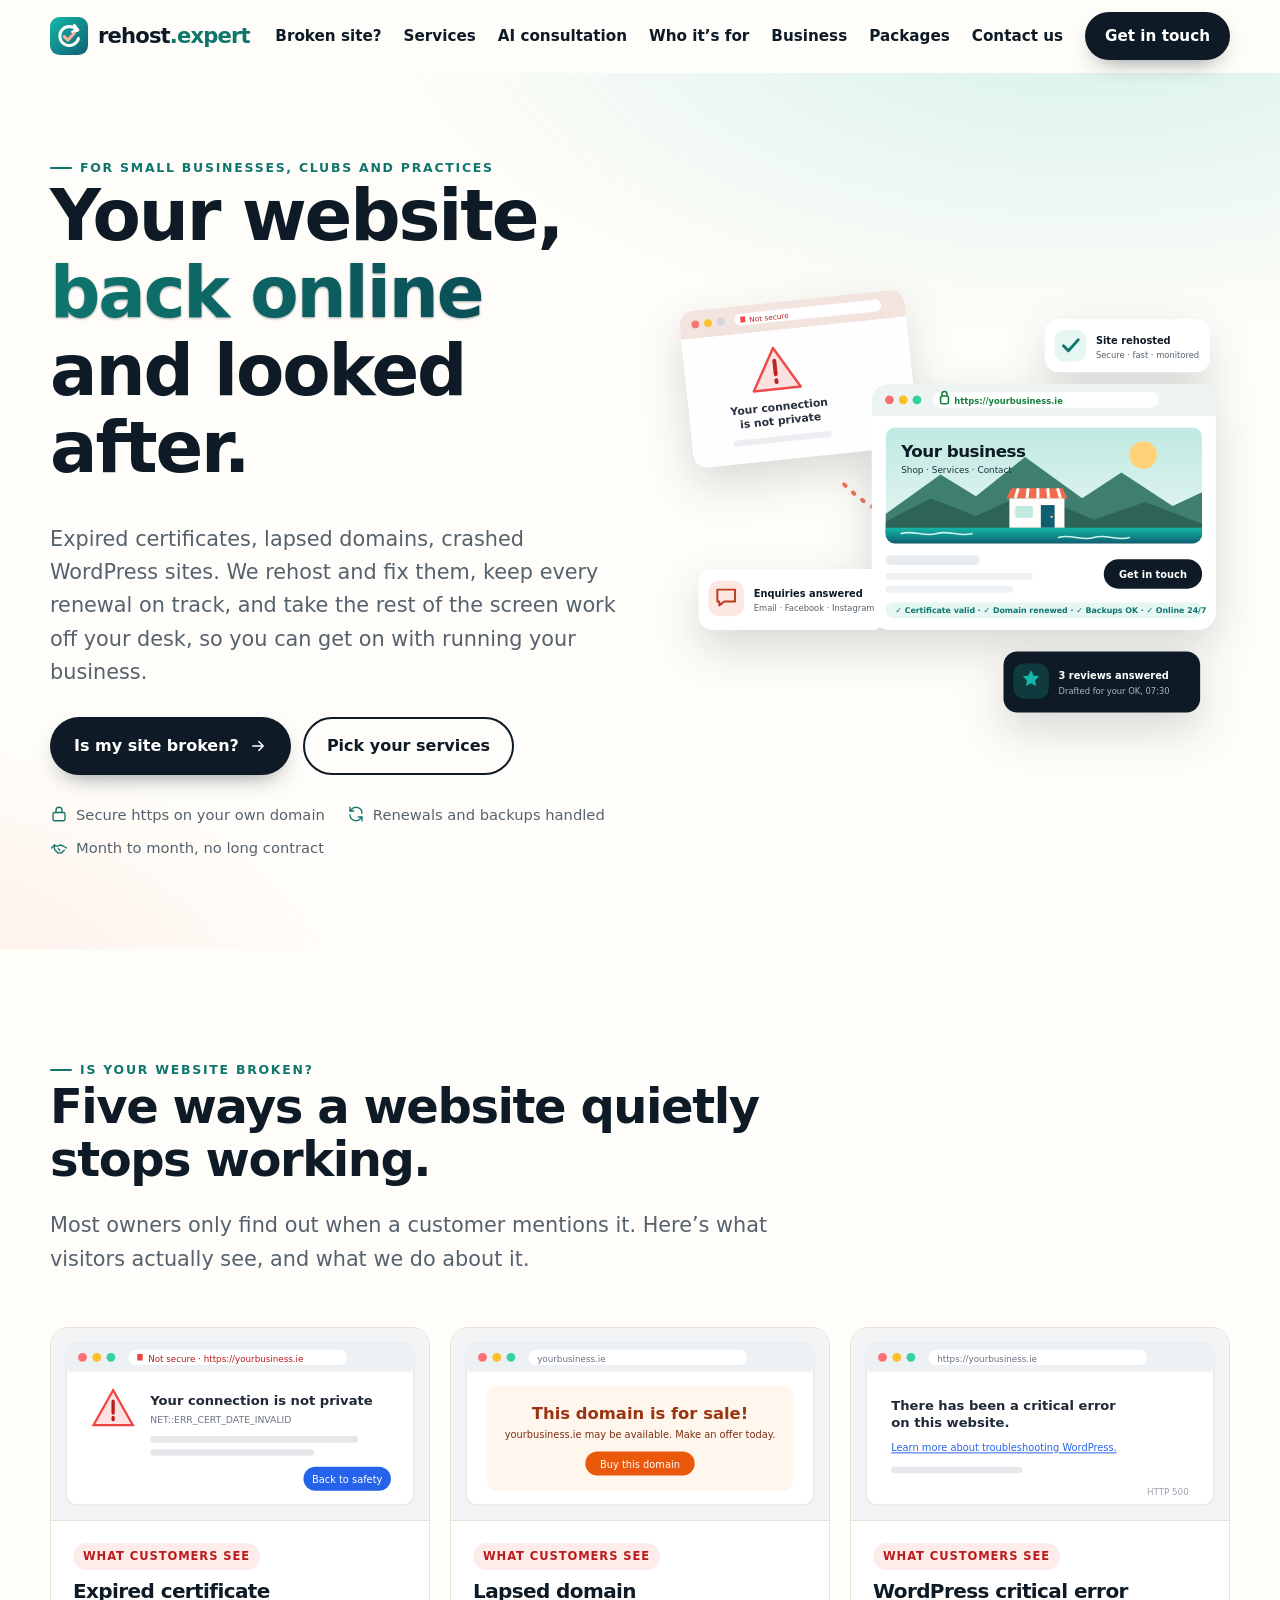
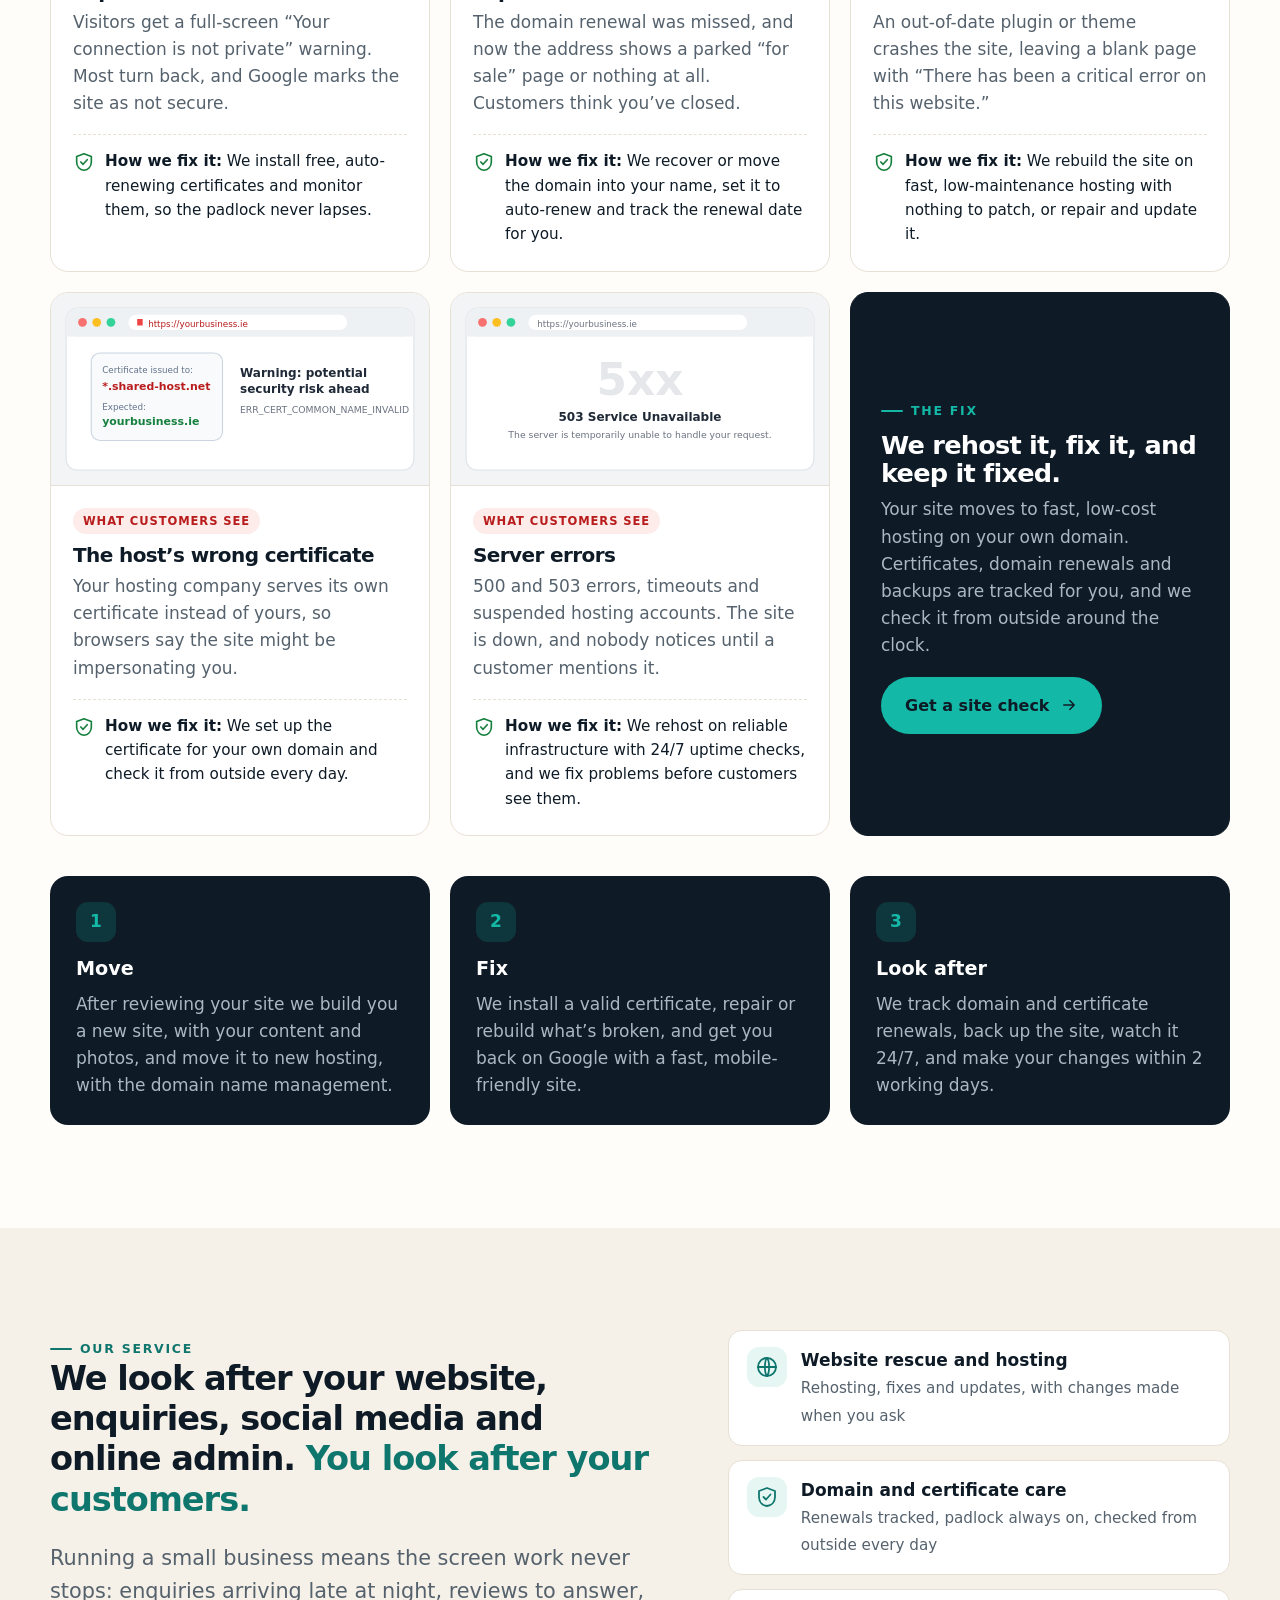
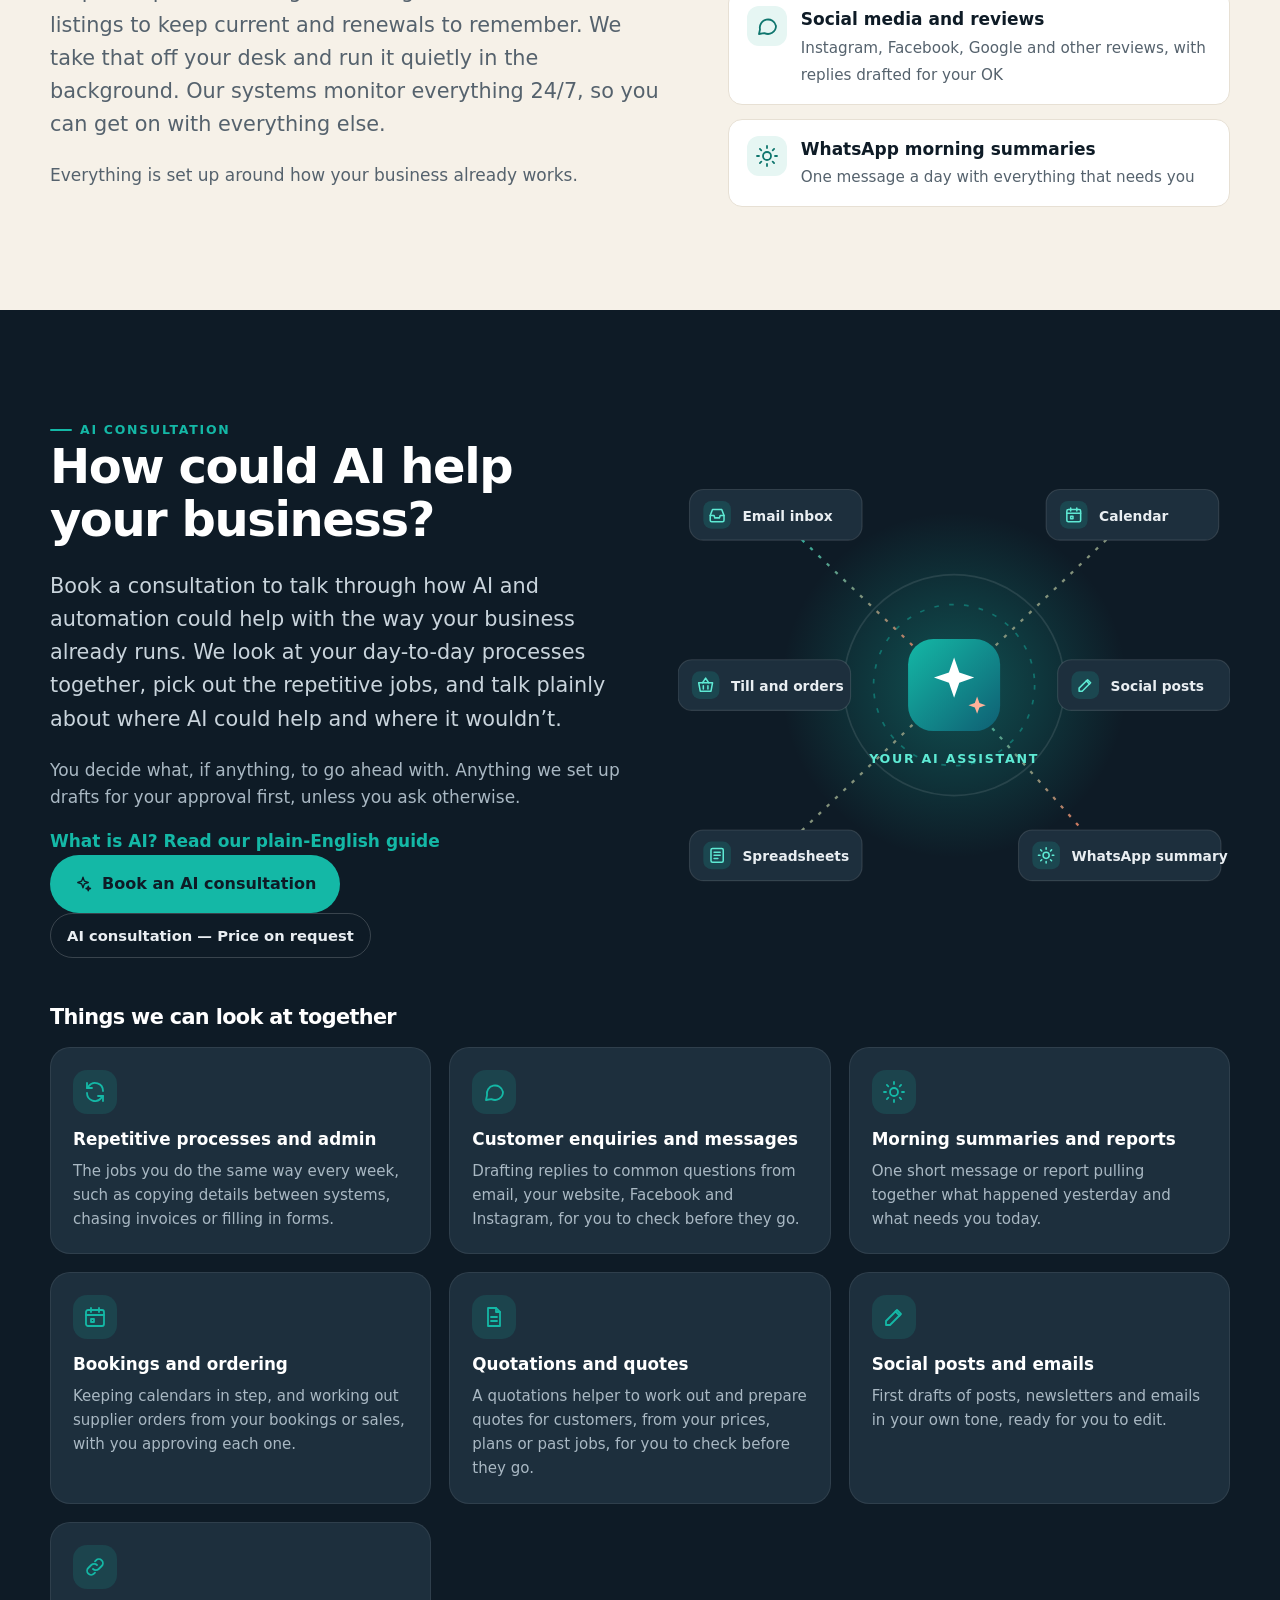
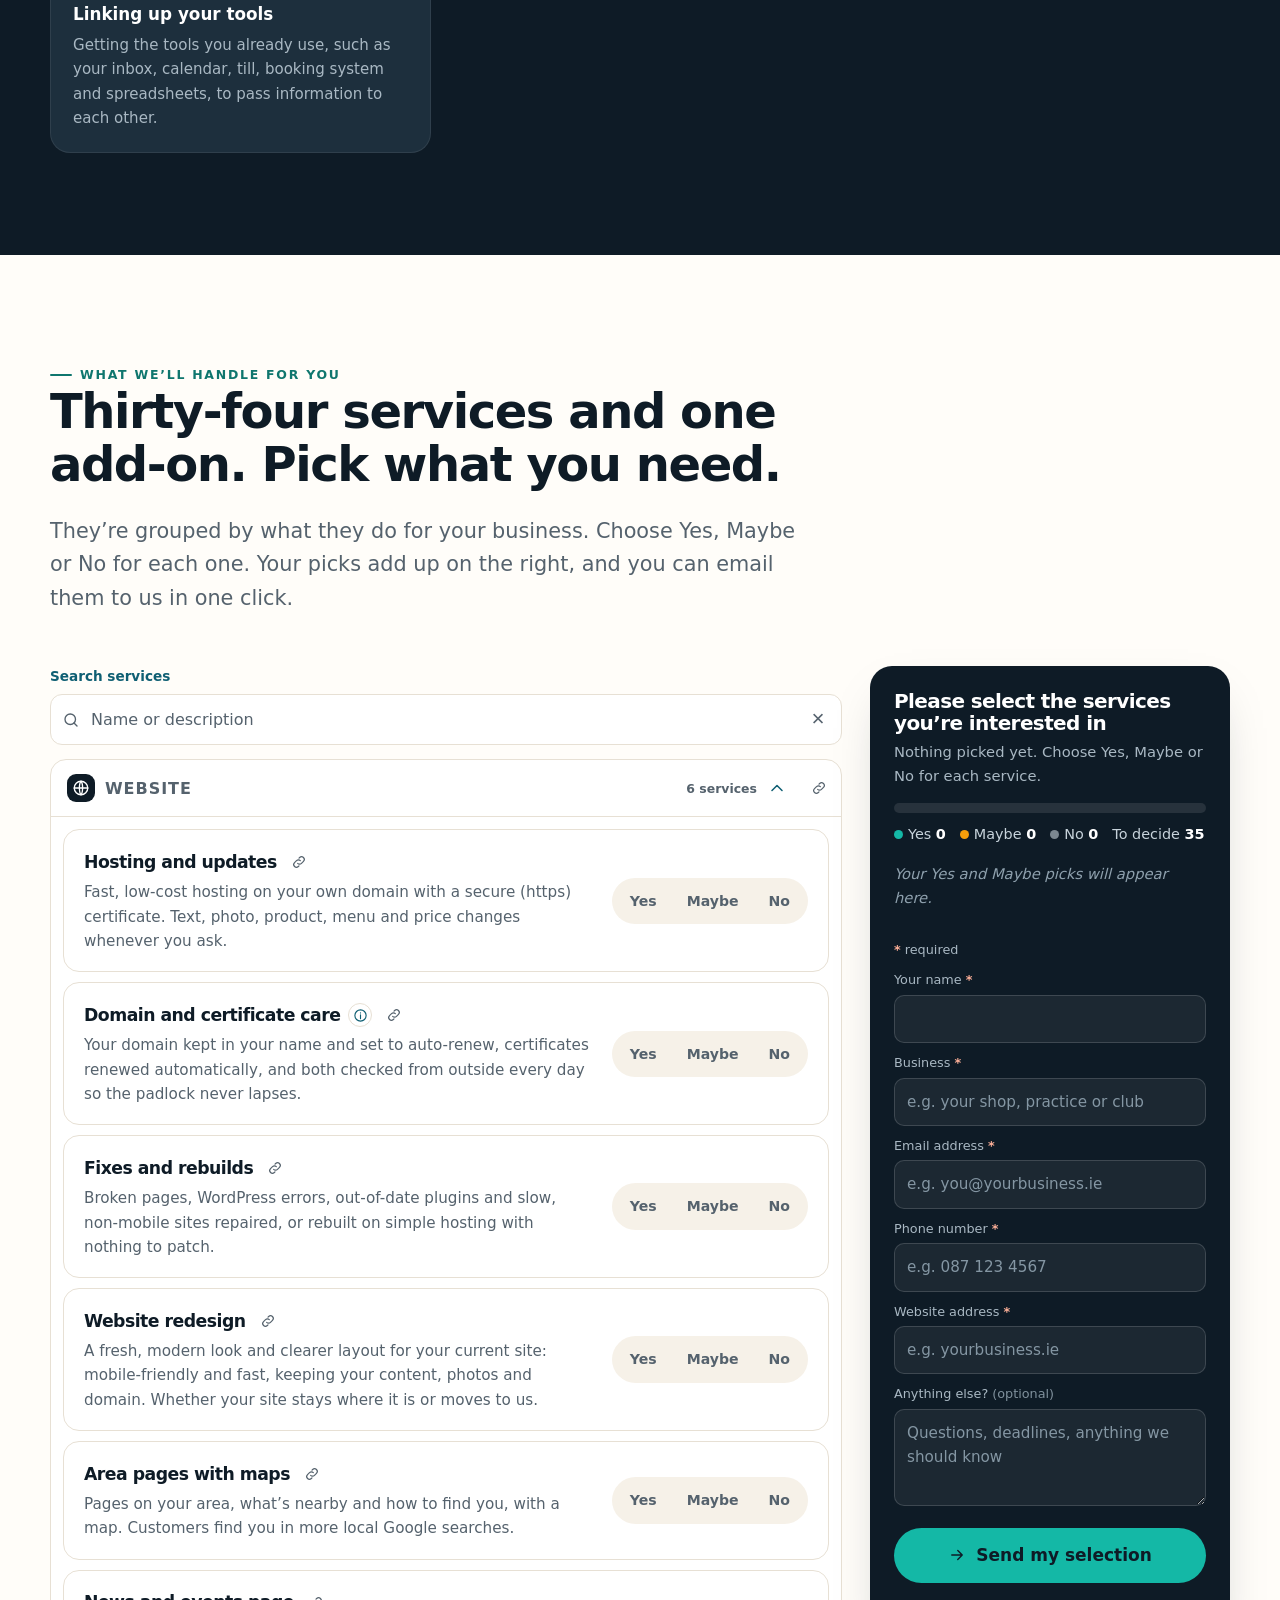
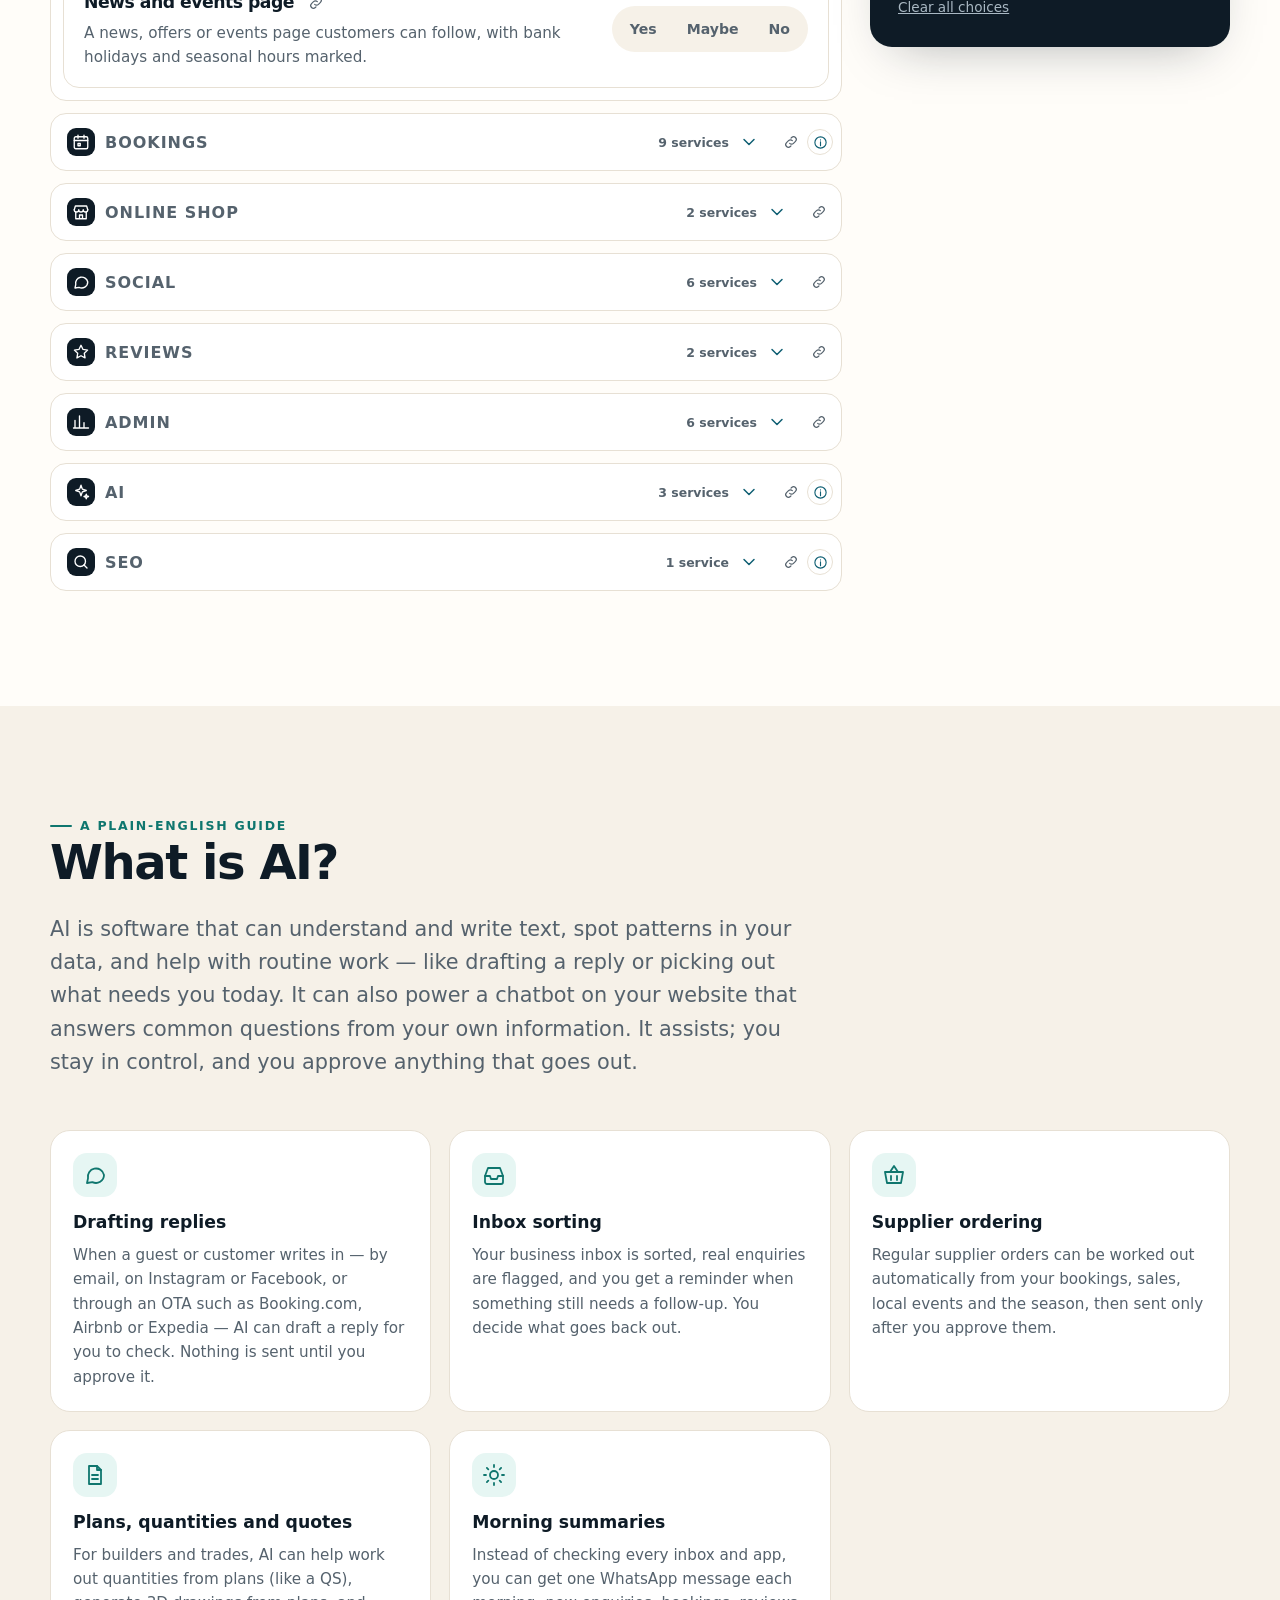
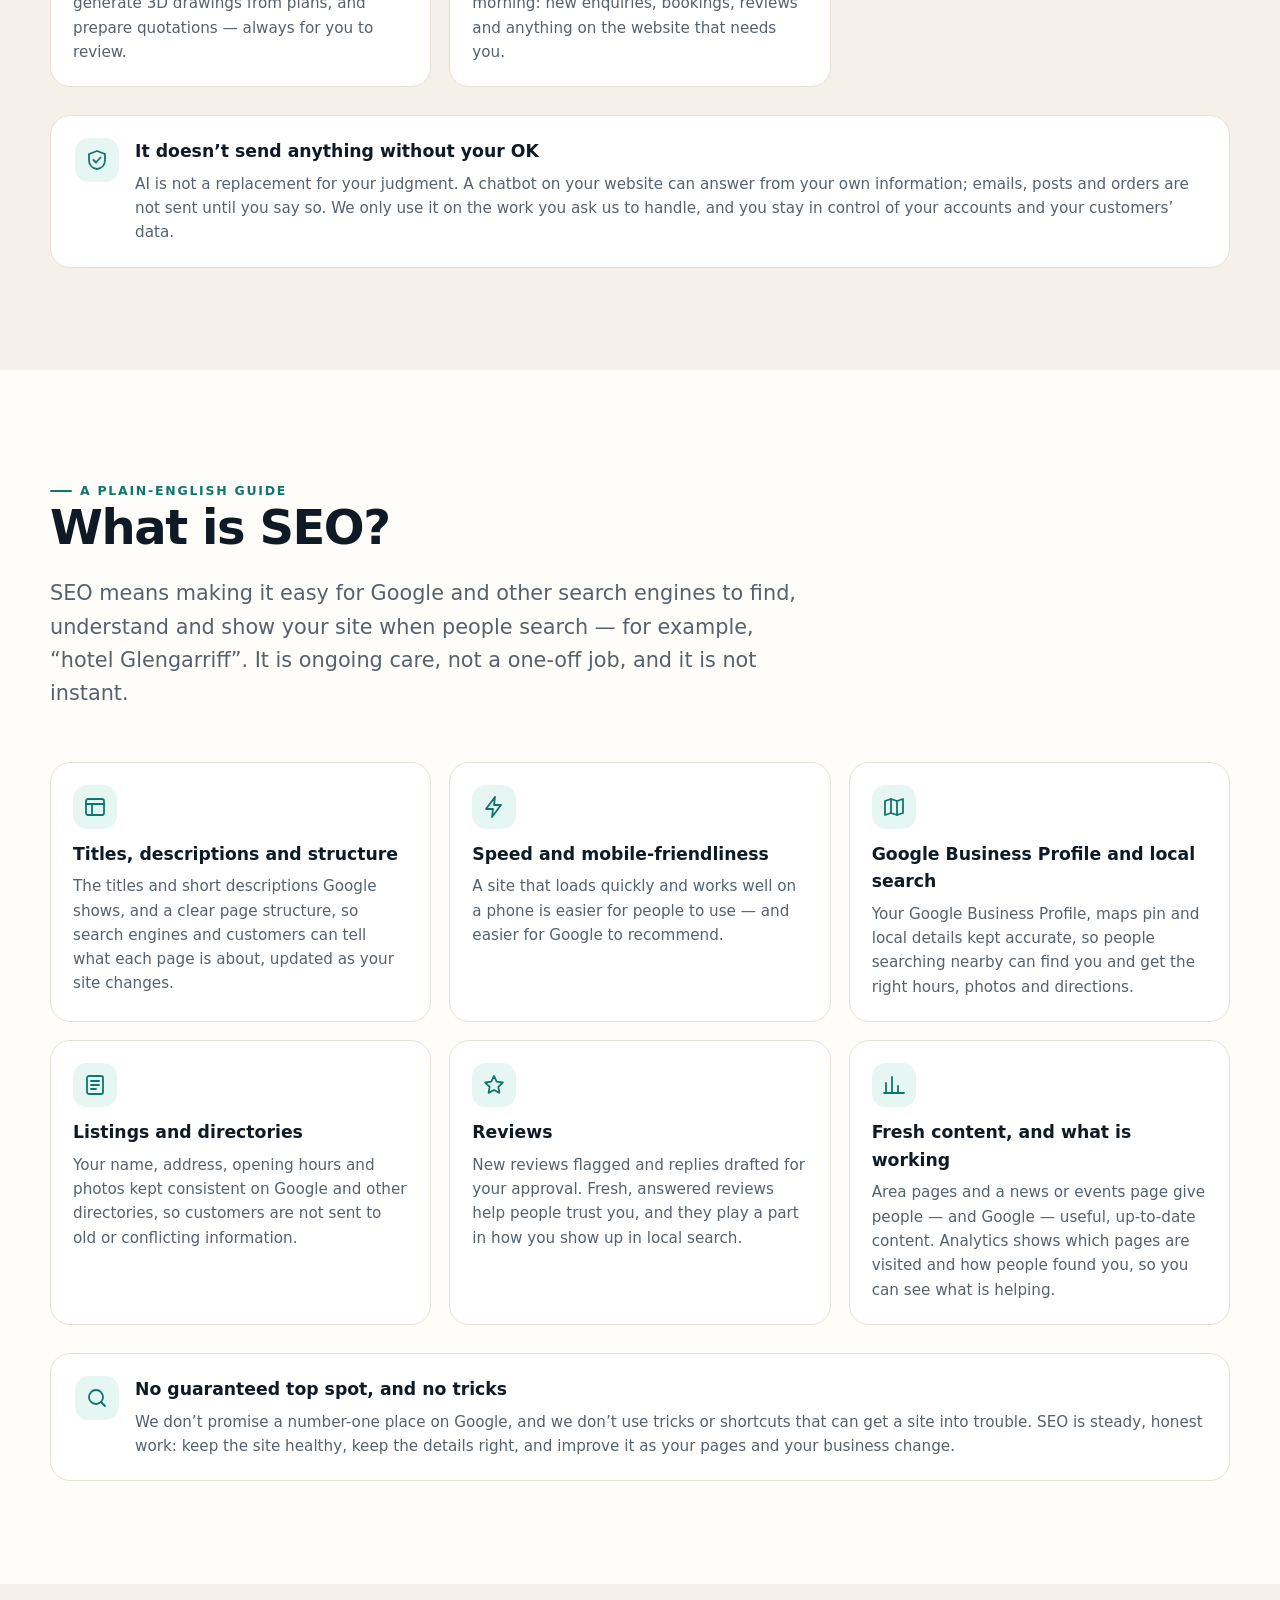
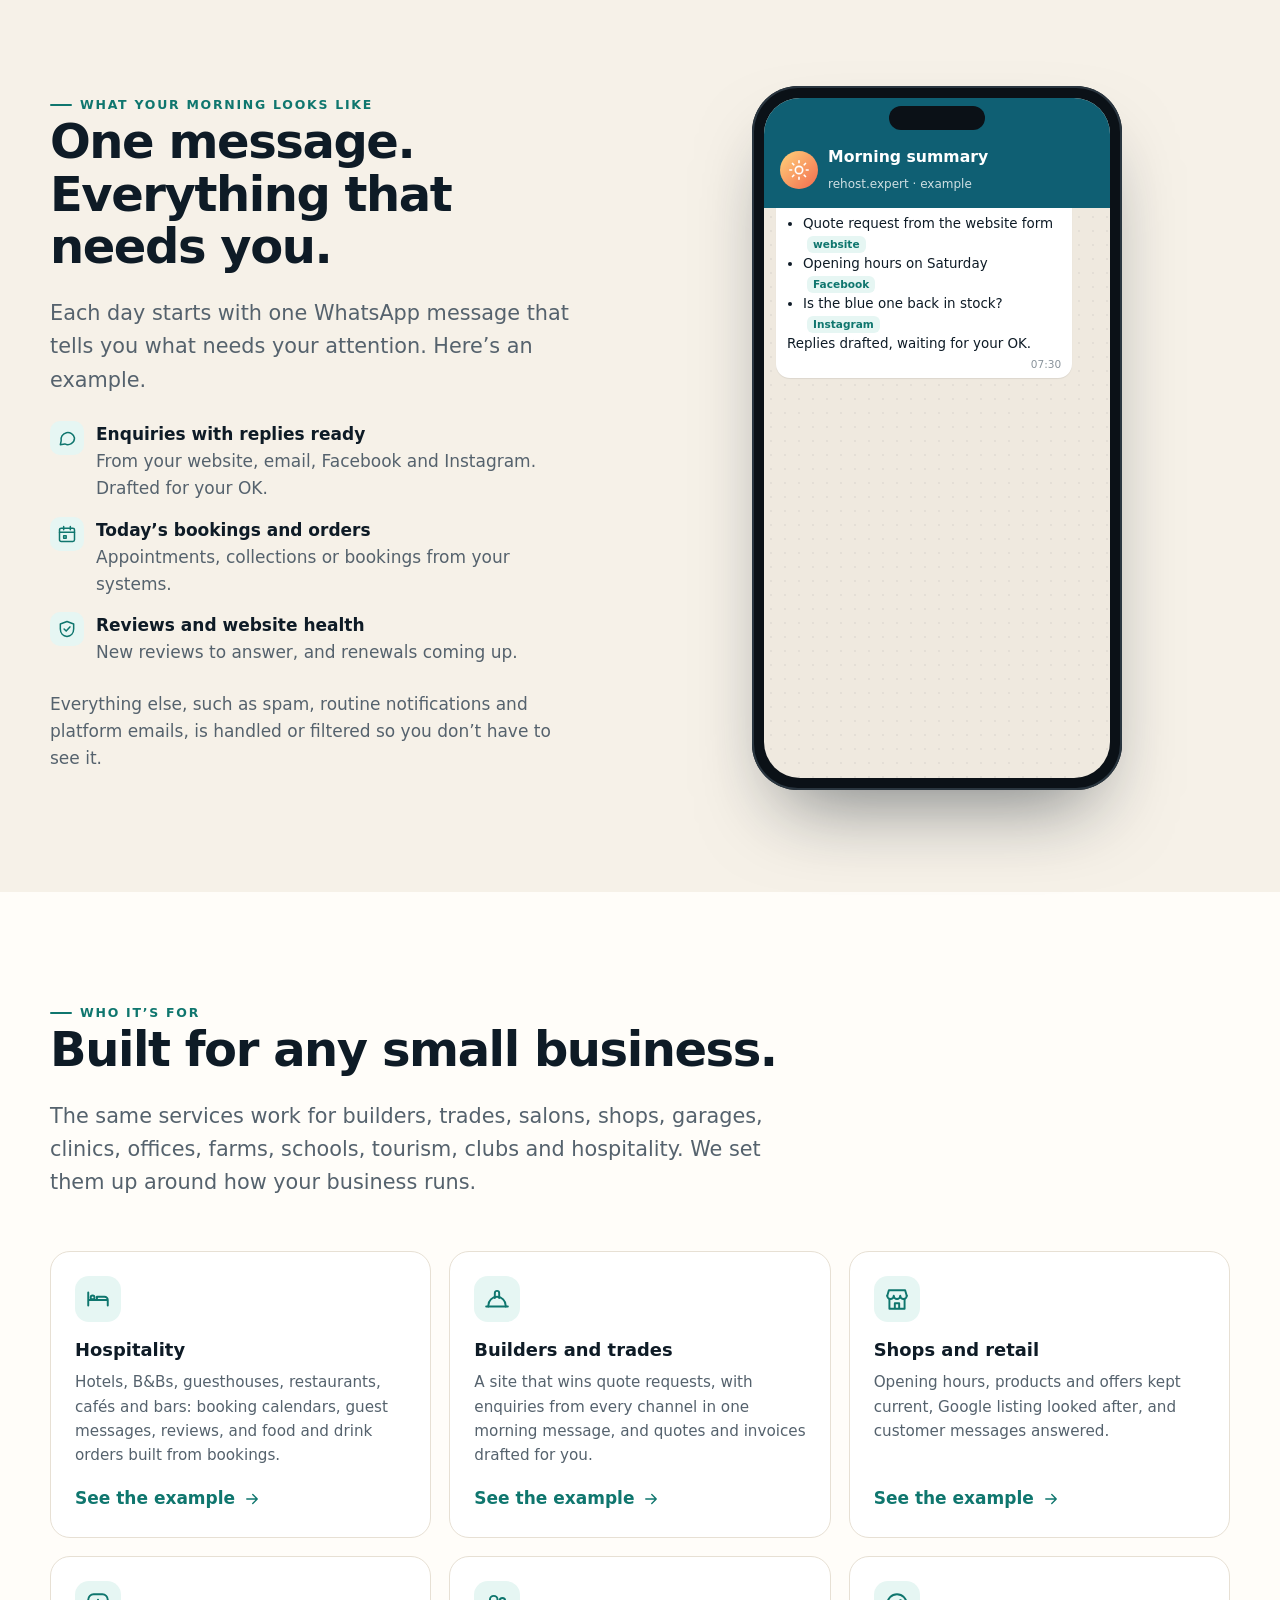
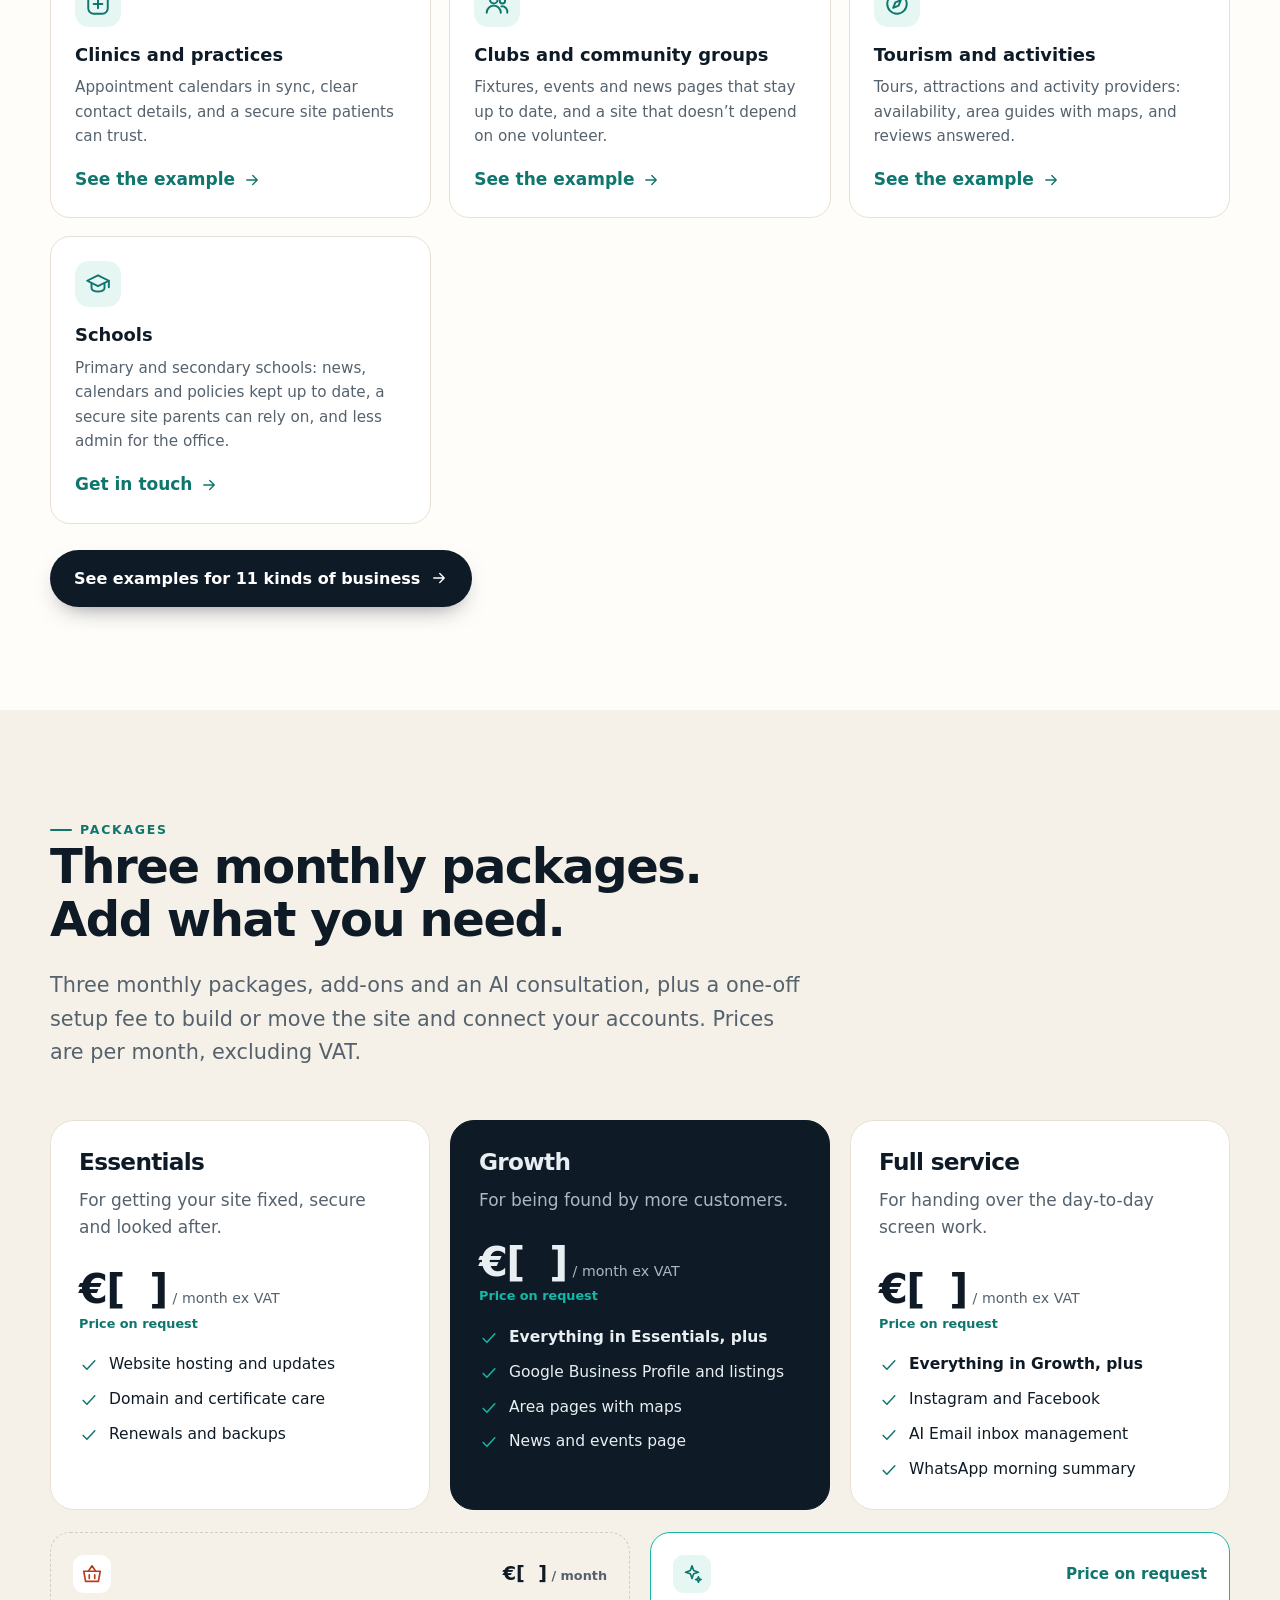
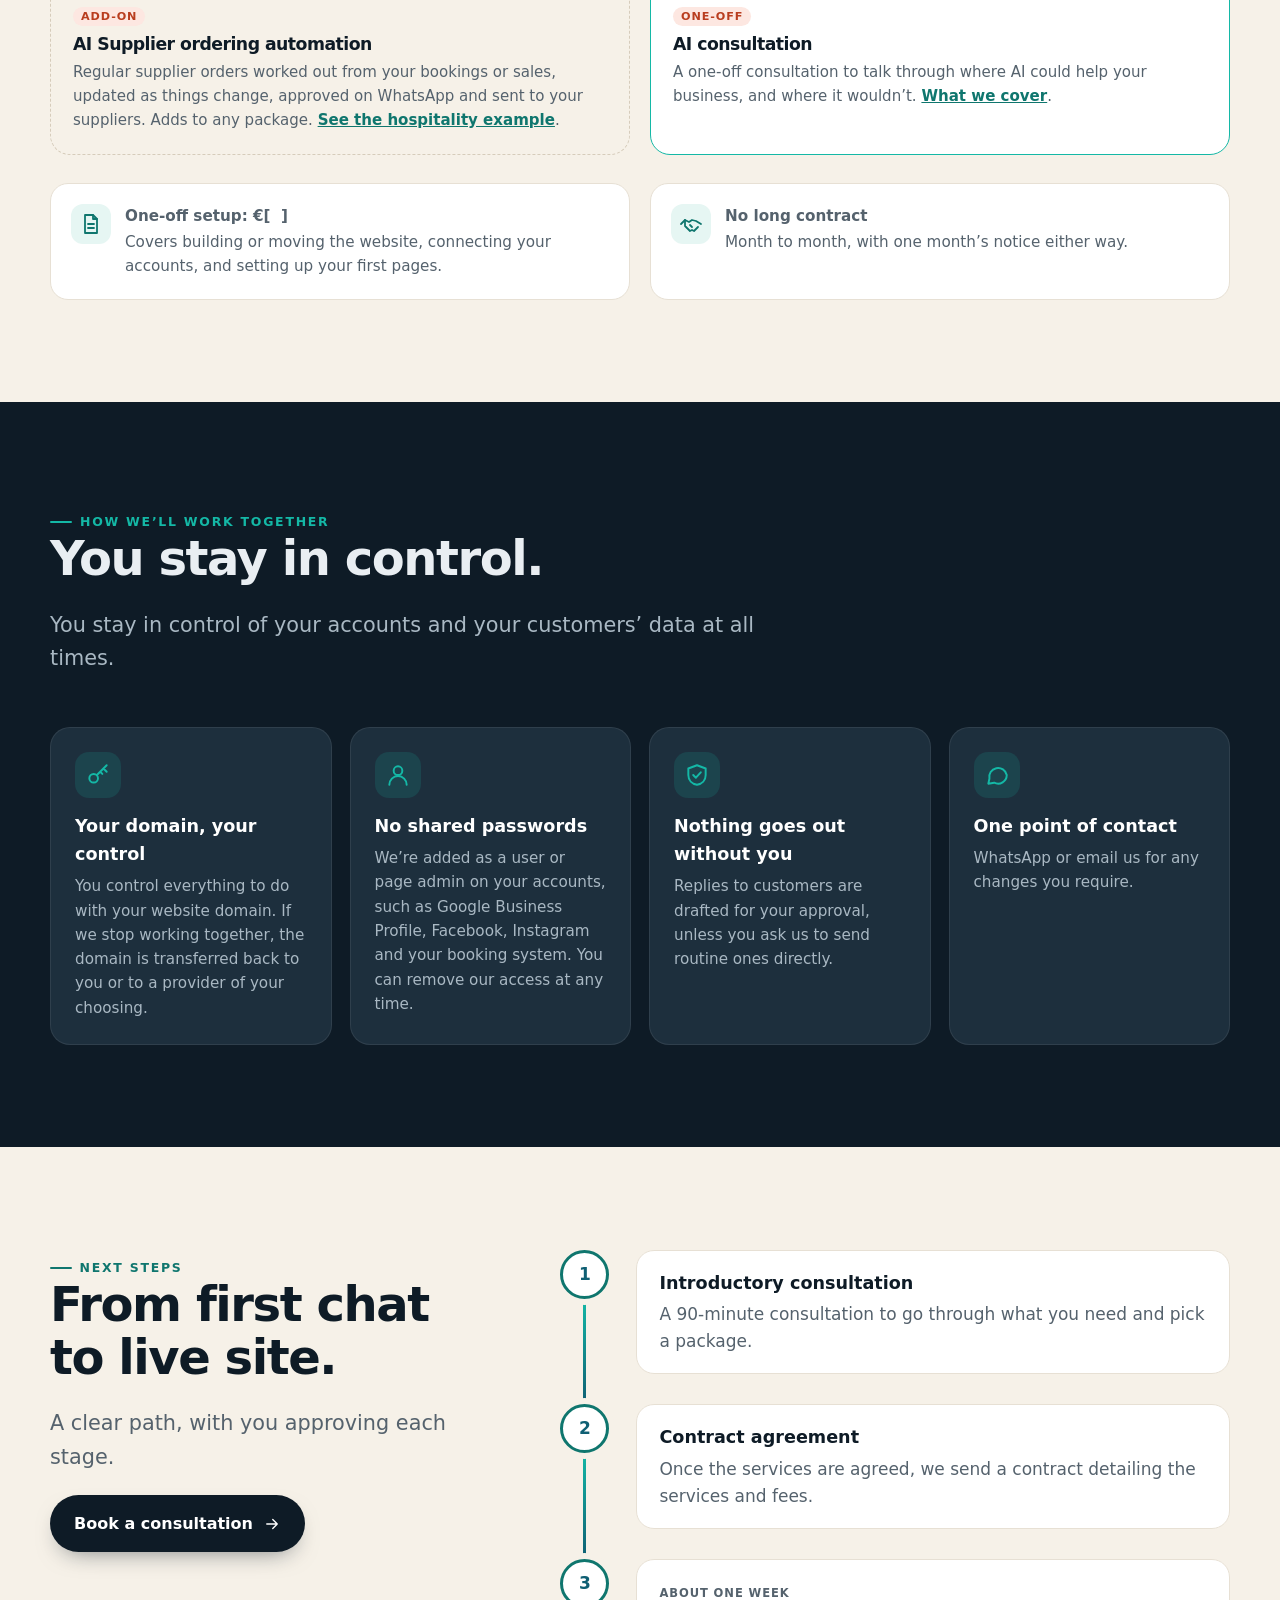
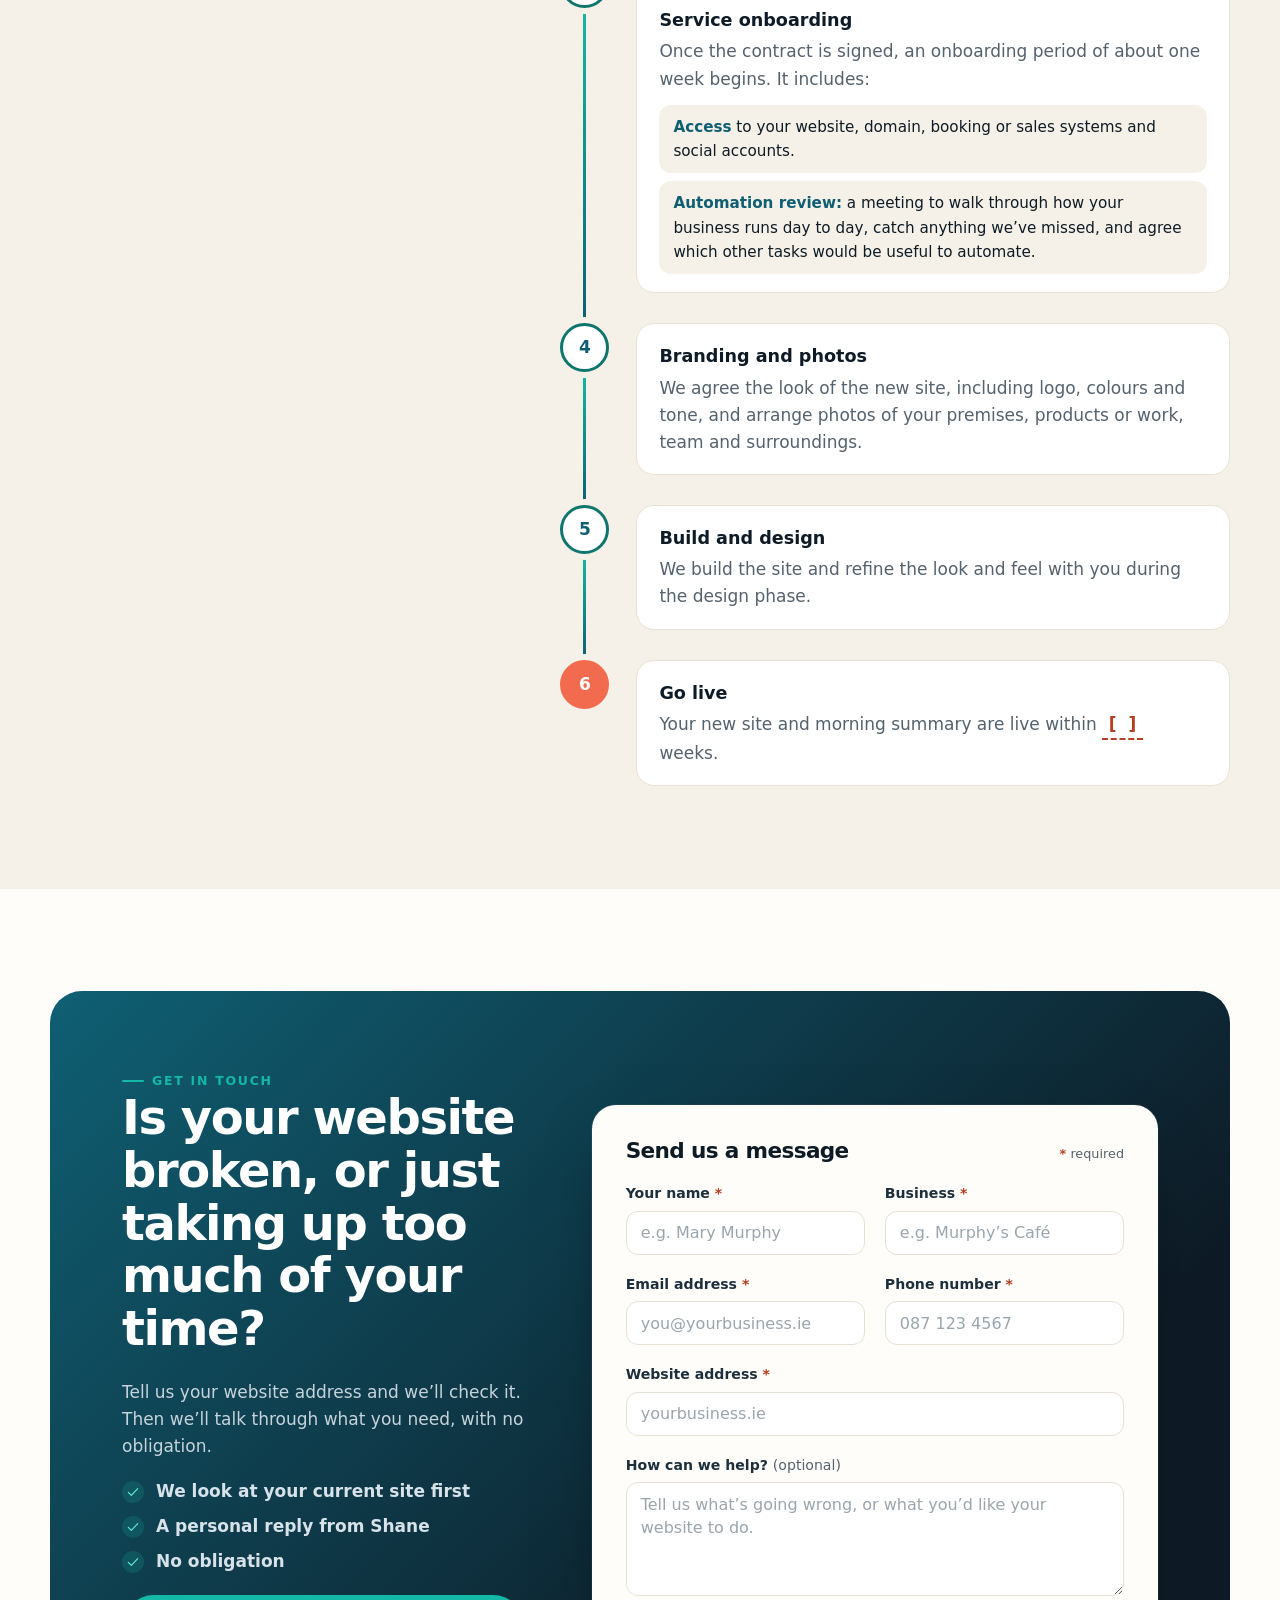
==== commit 5a800186: "Add shareable links to each services picker group Give every group a stable #services- slug and a li" ====
--- a/index.html
+++ b/index.html
@@ -12,8 +12,8 @@
 <meta property="og:title" content="rehost.expert · Broken website? We rehost, fix and look after it">
 <meta property="og:description" content="Website rescue, hosting and digital services for small businesses.">
 <meta property="og:type" content="website">
-<link rel="icon" href="favicon.svg?v=62f98a7058" type="image/svg+xml">
-<link rel="stylesheet" href="style.css?v=62f98a7058">
+<link rel="icon" href="favicon.svg?v=073c4cec4a" type="image/svg+xml">
+<link rel="stylesheet" href="style.css?v=073c4cec4a">
 <script>document.documentElement.classList.remove('no-js')</script>
 </head>
 <body id="top">
@@ -149,8 +149,8 @@
 </div>
 <p class="svc-search-empty" id="svc-q-status" role="status" aria-live="polite" hidden></p>
 </form>
-<div id="svc-list"><div class="group rv is-open">
-<div class="group-head"><h3><button type="button" class="group-toggle" id="group-btn-website" aria-expanded="true" aria-controls="group-panel-website"><span class="group-ic"><svg viewBox="0 0 24 24" width="18" height="18" fill="none" stroke="currentColor" stroke-width="1.8" stroke-linecap="round" stroke-linejoin="round" aria-hidden="true"><circle cx="12" cy="12" r="9"/><path d="M3 12h18M12 3c2.8 3 2.8 15 0 18M12 3c-2.8 3-2.8 15 0 18"/></svg></span><span class="group-title">Website</span><span class="group-meta"><span class="group-count">6 services</span><span class="group-picked" hidden></span></span><svg viewBox="0 0 24 24" width="18" height="18" fill="none" stroke="currentColor" stroke-width="1.8" stroke-linecap="round" stroke-linejoin="round" aria-hidden="true" class="chev"><path d="m6 9 6 6 6-6"/></svg></button></h3></div>
+<div id="svc-list"><div class="group rv is-open" id="services-website">
+<div class="group-head"><h3><button type="button" class="group-toggle" id="group-btn-website" aria-expanded="true" aria-controls="group-panel-website"><span class="group-ic"><svg viewBox="0 0 24 24" width="18" height="18" fill="none" stroke="currentColor" stroke-width="1.8" stroke-linecap="round" stroke-linejoin="round" aria-hidden="true"><circle cx="12" cy="12" r="9"/><path d="M3 12h18M12 3c2.8 3 2.8 15 0 18M12 3c-2.8 3-2.8 15 0 18"/></svg></span><span class="group-title">Website</span><span class="group-meta"><span class="group-count">6 services</span><span class="group-picked" hidden></span></span><svg viewBox="0 0 24 24" width="18" height="18" fill="none" stroke="currentColor" stroke-width="1.8" stroke-linecap="round" stroke-linejoin="round" aria-hidden="true" class="chev"><path d="m6 9 6 6 6-6"/></svg></button></h3><div class="group-actions"><button type="button" class="svc-link group-link" aria-label="Copy link to Website services" data-group-link><svg viewBox="0 0 24 24" width="18" height="18" fill="none" stroke="currentColor" stroke-width="1.8" stroke-linecap="round" stroke-linejoin="round" aria-hidden="true"><path d="M10 14a4 4 0 0 0 5.7 0l3-3a4 4 0 0 0-5.7-5.7l-1 1"/><path d="M14 10a4 4 0 0 0-5.7 0l-3 3a4 4 0 0 0 5.7 5.7l1-1"/></svg></button></div></div>
 <div class="group-body" id="group-panel-website" role="region" aria-labelledby="group-btn-website" aria-hidden="false"><div class="group-panel">
 <article class="svc" id="service-hosting-and-updates" data-i="0" data-area="Website" data-name="Hosting and updates">
 <div><h4><span class="svc-name">Hosting and updates</span><button type="button" class="svc-link" aria-label="Copy link to Hosting and updates" data-svc-link><svg viewBox="0 0 24 24" width="18" height="18" fill="none" stroke="currentColor" stroke-width="1.8" stroke-linecap="round" stroke-linejoin="round" aria-hidden="true"><path d="M10 14a4 4 0 0 0 5.7 0l3-3a4 4 0 0 0-5.7-5.7l-1 1"/><path d="M14 10a4 4 0 0 0-5.7 0l-3 3a4 4 0 0 0 5.7 5.7l1-1"/></svg></button></h4><p>Fast, low-cost hosting on your own domain with a secure (https) certificate. Text, photo, product, menu and price changes whenever you ask.</p></div>
@@ -195,8 +195,8 @@
 <label class="n"><input type="radio" name="s5" value="no"><span>No</span></label>
 </fieldset><div class="svc-extras"><label class="xlab" for="s5-freq">Update frequency<select id="s5-freq" name="s5-freq" disabled><option value="Daily">Daily</option><option value="Weekly">Weekly</option><option value="Monthly" selected>Monthly</option><option value="Quarterly">Quarterly</option></select></label></div></article>
 </div></div></div>
-<div class="group rv">
-<div class="group-head"><h3><button type="button" class="group-toggle" id="group-btn-bookings" aria-expanded="false" aria-controls="group-panel-bookings"><span class="group-ic"><svg viewBox="0 0 24 24" width="18" height="18" fill="none" stroke="currentColor" stroke-width="1.8" stroke-linecap="round" stroke-linejoin="round" aria-hidden="true"><rect x="3" y="5" width="18" height="16" rx="2"/><path d="M3 10h18M8 3v4M16 3v4"/><path d="M8 14h3v3H8z"/></svg></span><span class="group-title">Bookings</span><span class="group-meta"><span class="group-count">9 services</span><span class="group-picked" hidden></span></span><svg viewBox="0 0 24 24" width="18" height="18" fill="none" stroke="currentColor" stroke-width="1.8" stroke-linecap="round" stroke-linejoin="round" aria-hidden="true" class="chev"><path d="m6 9 6 6 6-6"/></svg></button></h3><div class="group-info"><button type="button" class="info-btn" aria-expanded="false" aria-controls="info-pop-2" aria-label="What is an OTA?"><svg viewBox="0 0 24 24" width="18" height="18" fill="none" stroke="currentColor" stroke-width="1.8" stroke-linecap="round" stroke-linejoin="round" aria-hidden="true"><circle cx="12" cy="12" r="9"/><path d="M12 11v6M12 7.5v.5"/></svg></button><span id="info-pop-2" class="info-pop" role="tooltip" hidden>OTA means Online Travel Agency: websites like Booking.com, Expedia and Airbnb where guests book your rooms.</span></div></div>
+<div class="group rv" id="services-bookings">
+<div class="group-head"><h3><button type="button" class="group-toggle" id="group-btn-bookings" aria-expanded="false" aria-controls="group-panel-bookings"><span class="group-ic"><svg viewBox="0 0 24 24" width="18" height="18" fill="none" stroke="currentColor" stroke-width="1.8" stroke-linecap="round" stroke-linejoin="round" aria-hidden="true"><rect x="3" y="5" width="18" height="16" rx="2"/><path d="M3 10h18M8 3v4M16 3v4"/><path d="M8 14h3v3H8z"/></svg></span><span class="group-title">Bookings</span><span class="group-meta"><span class="group-count">9 services</span><span class="group-picked" hidden></span></span><svg viewBox="0 0 24 24" width="18" height="18" fill="none" stroke="currentColor" stroke-width="1.8" stroke-linecap="round" stroke-linejoin="round" aria-hidden="true" class="chev"><path d="m6 9 6 6 6-6"/></svg></button></h3><div class="group-actions"><button type="button" class="svc-link group-link" aria-label="Copy link to Bookings services" data-group-link><svg viewBox="0 0 24 24" width="18" height="18" fill="none" stroke="currentColor" stroke-width="1.8" stroke-linecap="round" stroke-linejoin="round" aria-hidden="true"><path d="M10 14a4 4 0 0 0 5.7 0l3-3a4 4 0 0 0-5.7-5.7l-1 1"/><path d="M14 10a4 4 0 0 0-5.7 0l-3 3a4 4 0 0 0 5.7 5.7l1-1"/></svg></button><div class="group-info"><button type="button" class="info-btn" aria-expanded="false" aria-controls="info-pop-2" aria-label="What is an OTA?"><svg viewBox="0 0 24 24" width="18" height="18" fill="none" stroke="currentColor" stroke-width="1.8" stroke-linecap="round" stroke-linejoin="round" aria-hidden="true"><circle cx="12" cy="12" r="9"/><path d="M12 11v6M12 7.5v.5"/></svg></button><span id="info-pop-2" class="info-pop" role="tooltip" hidden>OTA means Online Travel Agency: websites like Booking.com, Expedia and Airbnb where guests book your rooms.</span></div></div></div>
 <div class="group-body" id="group-panel-bookings" role="region" aria-labelledby="group-btn-bookings" aria-hidden="true"><div class="group-panel">
 <article class="svc" id="service-book-direct-availability-calendar" data-i="6" data-area="Bookings" data-name="Book Direct &amp; Availability Calendar">
 <div><h4><span class="svc-name">Book Direct &amp; Availability Calendar</span><button type="button" class="svc-link" aria-label="Copy link to Book Direct &amp; Availability Calendar" data-svc-link><svg viewBox="0 0 24 24" width="18" height="18" fill="none" stroke="currentColor" stroke-width="1.8" stroke-linecap="round" stroke-linejoin="round" aria-hidden="true"><path d="M10 14a4 4 0 0 0 5.7 0l3-3a4 4 0 0 0-5.7-5.7l-1 1"/><path d="M14 10a4 4 0 0 0-5.7 0l-3 3a4 4 0 0 0 5.7 5.7l1-1"/></svg></button></h4><p>Add a “Book Direct” button to your website and your website calendar stays in sync with your booking system and your OTAs (Booking.com, Airbnb, Expedia and others), so availability stays in step and you avoid double bookings.</p></div>
@@ -262,8 +262,8 @@
 <label class="n"><input type="radio" name="s30" value="no"><span>No</span></label>
 </fieldset></article>
 </div></div></div>
-<div class="group rv">
-<div class="group-head"><h3><button type="button" class="group-toggle" id="group-btn-online-shop" aria-expanded="false" aria-controls="group-panel-online-shop"><span class="group-ic"><svg viewBox="0 0 24 24" width="18" height="18" fill="none" stroke="currentColor" stroke-width="1.8" stroke-linecap="round" stroke-linejoin="round" aria-hidden="true"><path d="M3 9l1.5-5h15L21 9"/><path d="M3 9a3 3 0 0 0 6 0 3 3 0 0 0 6 0 3 3 0 0 0 6 0"/><path d="M5 12v9h14v-9M10 21v-5h4v5"/></svg></span><span class="group-title">Online Shop</span><span class="group-meta"><span class="group-count">2 services</span><span class="group-picked" hidden></span></span><svg viewBox="0 0 24 24" width="18" height="18" fill="none" stroke="currentColor" stroke-width="1.8" stroke-linecap="round" stroke-linejoin="round" aria-hidden="true" class="chev"><path d="m6 9 6 6 6-6"/></svg></button></h3></div>
+<div class="group rv" id="services-online-shop">
+<div class="group-head"><h3><button type="button" class="group-toggle" id="group-btn-online-shop" aria-expanded="false" aria-controls="group-panel-online-shop"><span class="group-ic"><svg viewBox="0 0 24 24" width="18" height="18" fill="none" stroke="currentColor" stroke-width="1.8" stroke-linecap="round" stroke-linejoin="round" aria-hidden="true"><path d="M3 9l1.5-5h15L21 9"/><path d="M3 9a3 3 0 0 0 6 0 3 3 0 0 0 6 0 3 3 0 0 0 6 0"/><path d="M5 12v9h14v-9M10 21v-5h4v5"/></svg></span><span class="group-title">Online Shop</span><span class="group-meta"><span class="group-count">2 services</span><span class="group-picked" hidden></span></span><svg viewBox="0 0 24 24" width="18" height="18" fill="none" stroke="currentColor" stroke-width="1.8" stroke-linecap="round" stroke-linejoin="round" aria-hidden="true" class="chev"><path d="m6 9 6 6 6-6"/></svg></button></h3><div class="group-actions"><button type="button" class="svc-link group-link" aria-label="Copy link to Online Shop services" data-group-link><svg viewBox="0 0 24 24" width="18" height="18" fill="none" stroke="currentColor" stroke-width="1.8" stroke-linecap="round" stroke-linejoin="round" aria-hidden="true"><path d="M10 14a4 4 0 0 0 5.7 0l3-3a4 4 0 0 0-5.7-5.7l-1 1"/><path d="M14 10a4 4 0 0 0-5.7 0l-3 3a4 4 0 0 0 5.7 5.7l1-1"/></svg></button></div></div>
 <div class="group-body" id="group-panel-online-shop" role="region" aria-labelledby="group-btn-online-shop" aria-hidden="true"><div class="group-panel">
 <article class="svc" id="service-gift-vouchers" data-i="32" data-area="Online Shop" data-name="Gift Vouchers">
 <div><h4><span class="svc-name">Gift Vouchers</span><button type="button" class="svc-link" aria-label="Copy link to Gift Vouchers" data-svc-link><svg viewBox="0 0 24 24" width="18" height="18" fill="none" stroke="currentColor" stroke-width="1.8" stroke-linecap="round" stroke-linejoin="round" aria-hidden="true"><path d="M10 14a4 4 0 0 0 5.7 0l3-3a4 4 0 0 0-5.7-5.7l-1 1"/><path d="M14 10a4 4 0 0 0-5.7 0l-3 3a4 4 0 0 0 5.7 5.7l1-1"/></svg></button></h4><p>Add a “Gift Vouchers” button to your website so customers can buy vouchers online, with payment going directly to your own account.</p></div>
@@ -280,8 +280,8 @@
 <label class="n"><input type="radio" name="s34" value="no"><span>No</span></label>
 </fieldset></article>
 </div></div></div>
-<div class="group rv">
-<div class="group-head"><h3><button type="button" class="group-toggle" id="group-btn-social" aria-expanded="false" aria-controls="group-panel-social"><span class="group-ic"><svg viewBox="0 0 24 24" width="18" height="18" fill="none" stroke="currentColor" stroke-width="1.8" stroke-linecap="round" stroke-linejoin="round" aria-hidden="true"><path d="M21 12a8 8 0 0 1-11.6 7.1L4 20l1-4.6A8 8 0 1 1 21 12z"/></svg></span><span class="group-title">Social</span><span class="group-meta"><span class="group-count">6 services</span><span class="group-picked" hidden></span></span><svg viewBox="0 0 24 24" width="18" height="18" fill="none" stroke="currentColor" stroke-width="1.8" stroke-linecap="round" stroke-linejoin="round" aria-hidden="true" class="chev"><path d="m6 9 6 6 6-6"/></svg></button></h3></div>
+<div class="group rv" id="services-social">
+<div class="group-head"><h3><button type="button" class="group-toggle" id="group-btn-social" aria-expanded="false" aria-controls="group-panel-social"><span class="group-ic"><svg viewBox="0 0 24 24" width="18" height="18" fill="none" stroke="currentColor" stroke-width="1.8" stroke-linecap="round" stroke-linejoin="round" aria-hidden="true"><path d="M21 12a8 8 0 0 1-11.6 7.1L4 20l1-4.6A8 8 0 1 1 21 12z"/></svg></span><span class="group-title">Social</span><span class="group-meta"><span class="group-count">6 services</span><span class="group-picked" hidden></span></span><svg viewBox="0 0 24 24" width="18" height="18" fill="none" stroke="currentColor" stroke-width="1.8" stroke-linecap="round" stroke-linejoin="round" aria-hidden="true" class="chev"><path d="m6 9 6 6 6-6"/></svg></button></h3><div class="group-actions"><button type="button" class="svc-link group-link" aria-label="Copy link to Social services" data-group-link><svg viewBox="0 0 24 24" width="18" height="18" fill="none" stroke="currentColor" stroke-width="1.8" stroke-linecap="round" stroke-linejoin="round" aria-hidden="true"><path d="M10 14a4 4 0 0 0 5.7 0l3-3a4 4 0 0 0-5.7-5.7l-1 1"/><path d="M14 10a4 4 0 0 0-5.7 0l-3 3a4 4 0 0 0 5.7 5.7l1-1"/></svg></button></div></div>
 <div class="group-body" id="group-panel-social" role="region" aria-labelledby="group-btn-social" aria-hidden="true"><div class="group-panel">
 <article class="svc" id="service-instagram" data-i="10" data-area="Social" data-name="Instagram" data-extra="1">
 <div><h4><span class="svc-name">Instagram</span><button type="button" class="svc-link" aria-label="Copy link to Instagram" data-svc-link><svg viewBox="0 0 24 24" width="18" height="18" fill="none" stroke="currentColor" stroke-width="1.8" stroke-linecap="round" stroke-linejoin="round" aria-hidden="true"><path d="M10 14a4 4 0 0 0 5.7 0l3-3a4 4 0 0 0-5.7-5.7l-1 1"/><path d="M14 10a4 4 0 0 0-5.7 0l-3 3a4 4 0 0 0 5.7 5.7l1-1"/></svg></button></h4><p>DMs and comments checked, real enquiries flagged, spam ignored.</p></div>
@@ -326,8 +326,8 @@
 <label class="n"><input type="radio" name="s15" value="no"><span>No</span></label>
 </fieldset><div class="svc-extras"><label class="xlab" for="s15-name">Name of the social network<input type="text" id="s15-name" name="s15-name" maxlength="80" placeholder="e.g. LinkedIn" autocomplete="off" disabled></label><div class="xopts" role="group" aria-label="Reply options"><div class="xchk-line"><label class="xchk"><input type="checkbox" id="s15-draft" name="s15-draft" disabled> AI assistant for drafting replies</label><button type="button" class="info-btn" aria-expanded="false" aria-controls="info-pop-20" aria-label="What is an AI assistant for drafting replies?"><svg viewBox="0 0 24 24" width="18" height="18" fill="none" stroke="currentColor" stroke-width="1.8" stroke-linecap="round" stroke-linejoin="round" aria-hidden="true"><circle cx="12" cy="12" r="9"/><path d="M12 11v6M12 7.5v.5"/></svg></button><span id="info-pop-20" class="info-pop" role="tooltip" hidden>When this is on, AI drafts replies to comments and messages on this network for you to check. Nothing is posted until you approve it.</span></div></div><label class="xlab" for="s15-freq">Update frequency<select id="s15-freq" name="s15-freq" disabled><option value="Hourly">Hourly</option><option value="Daily" selected>Daily</option><option value="Weekly">Weekly</option><option value="Monthly">Monthly</option></select></label></div></article>
 </div></div></div>
-<div class="group rv">
-<div class="group-head"><h3><button type="button" class="group-toggle" id="group-btn-reviews" aria-expanded="false" aria-controls="group-panel-reviews"><span class="group-ic"><svg viewBox="0 0 24 24" width="18" height="18" fill="none" stroke="currentColor" stroke-width="1.8" stroke-linecap="round" stroke-linejoin="round" aria-hidden="true"><path d="m12 3 2.7 5.6 6.1.9-4.4 4.3 1 6.1L12 17l-5.4 2.9 1-6.1L3.2 9.5l6.1-.9z"/></svg></span><span class="group-title">Reviews</span><span class="group-meta"><span class="group-count">2 services</span><span class="group-picked" hidden></span></span><svg viewBox="0 0 24 24" width="18" height="18" fill="none" stroke="currentColor" stroke-width="1.8" stroke-linecap="round" stroke-linejoin="round" aria-hidden="true" class="chev"><path d="m6 9 6 6 6-6"/></svg></button></h3></div>
+<div class="group rv" id="services-reviews">
+<div class="group-head"><h3><button type="button" class="group-toggle" id="group-btn-reviews" aria-expanded="false" aria-controls="group-panel-reviews"><span class="group-ic"><svg viewBox="0 0 24 24" width="18" height="18" fill="none" stroke="currentColor" stroke-width="1.8" stroke-linecap="round" stroke-linejoin="round" aria-hidden="true"><path d="m12 3 2.7 5.6 6.1.9-4.4 4.3 1 6.1L12 17l-5.4 2.9 1-6.1L3.2 9.5l6.1-.9z"/></svg></span><span class="group-title">Reviews</span><span class="group-meta"><span class="group-count">2 services</span><span class="group-picked" hidden></span></span><svg viewBox="0 0 24 24" width="18" height="18" fill="none" stroke="currentColor" stroke-width="1.8" stroke-linecap="round" stroke-linejoin="round" aria-hidden="true" class="chev"><path d="m6 9 6 6 6-6"/></svg></button></h3><div class="group-actions"><button type="button" class="svc-link group-link" aria-label="Copy link to Reviews services" data-group-link><svg viewBox="0 0 24 24" width="18" height="18" fill="none" stroke="currentColor" stroke-width="1.8" stroke-linecap="round" stroke-linejoin="round" aria-hidden="true"><path d="M10 14a4 4 0 0 0 5.7 0l3-3a4 4 0 0 0-5.7-5.7l-1 1"/><path d="M14 10a4 4 0 0 0-5.7 0l-3 3a4 4 0 0 0 5.7 5.7l1-1"/></svg></button></div></div>
 <div class="group-body" id="group-panel-reviews" role="region" aria-labelledby="group-btn-reviews" aria-hidden="true"><div class="group-panel">
 <article class="svc" id="service-google-reviews" data-i="16" data-area="Reviews" data-name="Google reviews" data-extra="1">
 <div><h4><span class="svc-name">Google reviews</span><button type="button" class="svc-link" aria-label="Copy link to Google reviews" data-svc-link><svg viewBox="0 0 24 24" width="18" height="18" fill="none" stroke="currentColor" stroke-width="1.8" stroke-linecap="round" stroke-linejoin="round" aria-hidden="true"><path d="M10 14a4 4 0 0 0 5.7 0l3-3a4 4 0 0 0-5.7-5.7l-1 1"/><path d="M14 10a4 4 0 0 0-5.7 0l-3 3a4 4 0 0 0 5.7 5.7l1-1"/></svg></button></h4><p>New Google reviews flagged and replies drafted for your approval, so every customer gets an answer.</p></div>
@@ -344,8 +344,8 @@
 <label class="n"><input type="radio" name="s17" value="no"><span>No</span></label>
 </fieldset><div class="svc-extras"><label class="xlab" for="s17-freq">Update frequency<select id="s17-freq" name="s17-freq" disabled><option value="Hourly">Hourly</option><option value="Daily" selected>Daily</option><option value="Weekly">Weekly</option><option value="Monthly">Monthly</option></select></label></div></article>
 </div></div></div>
-<div class="group rv">
-<div class="group-head"><h3><button type="button" class="group-toggle" id="group-btn-admin" aria-expanded="false" aria-controls="group-panel-admin"><span class="group-ic"><svg viewBox="0 0 24 24" width="18" height="18" fill="none" stroke="currentColor" stroke-width="1.8" stroke-linecap="round" stroke-linejoin="round" aria-hidden="true"><path d="M4 20V10M10 20V4M16 20v-7M22 20H2"/></svg></span><span class="group-title">Admin</span><span class="group-meta"><span class="group-count">6 services</span><span class="group-picked" hidden></span></span><svg viewBox="0 0 24 24" width="18" height="18" fill="none" stroke="currentColor" stroke-width="1.8" stroke-linecap="round" stroke-linejoin="round" aria-hidden="true" class="chev"><path d="m6 9 6 6 6-6"/></svg></button></h3></div>
+<div class="group rv" id="services-admin">
+<div class="group-head"><h3><button type="button" class="group-toggle" id="group-btn-admin" aria-expanded="false" aria-controls="group-panel-admin"><span class="group-ic"><svg viewBox="0 0 24 24" width="18" height="18" fill="none" stroke="currentColor" stroke-width="1.8" stroke-linecap="round" stroke-linejoin="round" aria-hidden="true"><path d="M4 20V10M10 20V4M16 20v-7M22 20H2"/></svg></span><span class="group-title">Admin</span><span class="group-meta"><span class="group-count">6 services</span><span class="group-picked" hidden></span></span><svg viewBox="0 0 24 24" width="18" height="18" fill="none" stroke="currentColor" stroke-width="1.8" stroke-linecap="round" stroke-linejoin="round" aria-hidden="true" class="chev"><path d="m6 9 6 6 6-6"/></svg></button></h3><div class="group-actions"><button type="button" class="svc-link group-link" aria-label="Copy link to Admin services" data-group-link><svg viewBox="0 0 24 24" width="18" height="18" fill="none" stroke="currentColor" stroke-width="1.8" stroke-linecap="round" stroke-linejoin="round" aria-hidden="true"><path d="M10 14a4 4 0 0 0 5.7 0l3-3a4 4 0 0 0-5.7-5.7l-1 1"/><path d="M14 10a4 4 0 0 0-5.7 0l-3 3a4 4 0 0 0 5.7 5.7l1-1"/></svg></button></div></div>
 <div class="group-body" id="group-panel-admin" role="region" aria-labelledby="group-btn-admin" aria-hidden="true"><div class="group-panel">
 <article class="svc" id="service-configure-business-email" data-i="8" data-area="Admin" data-name="Configure Business email">
 <div><h4><span class="svc-name">Configure Business email</span><button type="button" class="svc-link" aria-label="Copy link to Configure Business email" data-svc-link><svg viewBox="0 0 24 24" width="18" height="18" fill="none" stroke="currentColor" stroke-width="1.8" stroke-linecap="round" stroke-linejoin="round" aria-hidden="true"><path d="M10 14a4 4 0 0 0 5.7 0l3-3a4 4 0 0 0-5.7-5.7l-1 1"/><path d="M14 10a4 4 0 0 0-5.7 0l-3 3a4 4 0 0 0 5.7 5.7l1-1"/></svg></button></h4><p>Cloud-based business email on your own domain, such as you@yourbusiness.ie, that you can access anywhere, on any device.</p></div>
@@ -390,8 +390,8 @@
 <label class="n"><input type="radio" name="s31" value="no"><span>No</span></label>
 </fieldset><div class="svc-extras"><label class="xlab" for="s31-freq">Check frequency<select id="s31-freq" name="s31-freq" disabled><option value="5 min" selected>5 min</option><option value="Hourly">Hourly</option></select></label></div></article>
 </div></div></div>
-<div class="group rv">
-<div class="group-head"><h3><button type="button" class="group-toggle" id="group-btn-ai" aria-expanded="false" aria-controls="group-panel-ai"><span class="group-ic"><svg viewBox="0 0 24 24" width="18" height="18" fill="none" stroke="currentColor" stroke-width="1.8" stroke-linecap="round" stroke-linejoin="round" aria-hidden="true"><path d="M12 3l1.8 5.2L19 10l-5.2 1.8L12 17l-1.8-5.2L5 10l5.2-1.8z"/><path d="M19 15l.8 2.2L22 18l-2.2.8L19 21l-.8-2.2L16 18l2.2-.8z"/></svg></span><span class="group-title">AI</span><span class="group-meta"><span class="group-count">3 services</span><span class="group-picked" hidden></span></span><svg viewBox="0 0 24 24" width="18" height="18" fill="none" stroke="currentColor" stroke-width="1.8" stroke-linecap="round" stroke-linejoin="round" aria-hidden="true" class="chev"><path d="m6 9 6 6 6-6"/></svg></button></h3><div class="group-info"><button type="button" class="info-btn" aria-expanded="false" aria-controls="info-pop-24" aria-label="What does AI mean?"><svg viewBox="0 0 24 24" width="18" height="18" fill="none" stroke="currentColor" stroke-width="1.8" stroke-linecap="round" stroke-linejoin="round" aria-hidden="true"><circle cx="12" cy="12" r="9"/><path d="M12 11v6M12 7.5v.5"/></svg></button><span id="info-pop-24" class="info-pop" role="tooltip" hidden>AI is software that can read, write and summarise like a person. We use it here to draft replies, sort emails and help with planning — and you always approve before anything goes out.<a class="info-pop-link" href="#what-is-ai">What is AI? Read our plain-English guide</a></span></div></div>
+<div class="group rv" id="services-ai">
+<div class="group-head"><h3><button type="button" class="group-toggle" id="group-btn-ai" aria-expanded="false" aria-controls="group-panel-ai"><span class="group-ic"><svg viewBox="0 0 24 24" width="18" height="18" fill="none" stroke="currentColor" stroke-width="1.8" stroke-linecap="round" stroke-linejoin="round" aria-hidden="true"><path d="M12 3l1.8 5.2L19 10l-5.2 1.8L12 17l-1.8-5.2L5 10l5.2-1.8z"/><path d="M19 15l.8 2.2L22 18l-2.2.8L19 21l-.8-2.2L16 18l2.2-.8z"/></svg></span><span class="group-title">AI</span><span class="group-meta"><span class="group-count">3 services</span><span class="group-picked" hidden></span></span><svg viewBox="0 0 24 24" width="18" height="18" fill="none" stroke="currentColor" stroke-width="1.8" stroke-linecap="round" stroke-linejoin="round" aria-hidden="true" class="chev"><path d="m6 9 6 6 6-6"/></svg></button></h3><div class="group-actions"><button type="button" class="svc-link group-link" aria-label="Copy link to AI services" data-group-link><svg viewBox="0 0 24 24" width="18" height="18" fill="none" stroke="currentColor" stroke-width="1.8" stroke-linecap="round" stroke-linejoin="round" aria-hidden="true"><path d="M10 14a4 4 0 0 0 5.7 0l3-3a4 4 0 0 0-5.7-5.7l-1 1"/><path d="M14 10a4 4 0 0 0-5.7 0l-3 3a4 4 0 0 0 5.7 5.7l1-1"/></svg></button><div class="group-info"><button type="button" class="info-btn" aria-expanded="false" aria-controls="info-pop-24" aria-label="What does AI mean?"><svg viewBox="0 0 24 24" width="18" height="18" fill="none" stroke="currentColor" stroke-width="1.8" stroke-linecap="round" stroke-linejoin="round" aria-hidden="true"><circle cx="12" cy="12" r="9"/><path d="M12 11v6M12 7.5v.5"/></svg></button><span id="info-pop-24" class="info-pop" role="tooltip" hidden>AI is software that can read, write and summarise like a person. We use it here to draft replies, sort emails and help with planning — and you always approve before anything goes out.<a class="info-pop-link" href="#what-is-ai">What is AI? Read our plain-English guide</a></span></div></div></div>
 <div class="group-body" id="group-panel-ai" role="region" aria-labelledby="group-btn-ai" aria-hidden="true"><div class="group-panel">
 <p class="group-guide"><a href="#what-is-ai">What is AI? Read our plain-English guide</a></p>
 <article class="svc" id="service-ai-consultation" data-i="25" data-area="AI" data-name="AI consultation">
@@ -416,8 +416,8 @@
 <label class="n"><input type="radio" name="s33" value="no"><span>No</span></label>
 </fieldset></article>
 </div></div></div>
-<div class="group rv">
-<div class="group-head"><h3><button type="button" class="group-toggle" id="group-btn-seo" aria-expanded="false" aria-controls="group-panel-seo"><span class="group-ic"><svg viewBox="0 0 24 24" width="18" height="18" fill="none" stroke="currentColor" stroke-width="1.8" stroke-linecap="round" stroke-linejoin="round" aria-hidden="true"><circle cx="11" cy="11" r="7"/><path d="m20 20-4-4"/></svg></span><span class="group-title">SEO</span><span class="group-meta"><span class="group-count">1 service</span><span class="group-picked" hidden></span></span><svg viewBox="0 0 24 24" width="18" height="18" fill="none" stroke="currentColor" stroke-width="1.8" stroke-linecap="round" stroke-linejoin="round" aria-hidden="true" class="chev"><path d="m6 9 6 6 6-6"/></svg></button></h3><div class="group-info"><button type="button" class="info-btn" aria-expanded="false" aria-controls="info-pop-27" aria-label="What does SEO mean?"><svg viewBox="0 0 24 24" width="18" height="18" fill="none" stroke="currentColor" stroke-width="1.8" stroke-linecap="round" stroke-linejoin="round" aria-hidden="true"><circle cx="12" cy="12" r="9"/><path d="M12 11v6M12 7.5v.5"/></svg></button><span id="info-pop-27" class="info-pop" role="tooltip" hidden>SEO means helping your site appear higher on Google, so customers can find you when they search.<a class="info-pop-link" href="#what-is-seo">What is SEO? Read our plain-English guide</a></span></div></div>
+<div class="group rv" id="services-seo">
+<div class="group-head"><h3><button type="button" class="group-toggle" id="group-btn-seo" aria-expanded="false" aria-controls="group-panel-seo"><span class="group-ic"><svg viewBox="0 0 24 24" width="18" height="18" fill="none" stroke="currentColor" stroke-width="1.8" stroke-linecap="round" stroke-linejoin="round" aria-hidden="true"><circle cx="11" cy="11" r="7"/><path d="m20 20-4-4"/></svg></span><span class="group-title">SEO</span><span class="group-meta"><span class="group-count">1 service</span><span class="group-picked" hidden></span></span><svg viewBox="0 0 24 24" width="18" height="18" fill="none" stroke="currentColor" stroke-width="1.8" stroke-linecap="round" stroke-linejoin="round" aria-hidden="true" class="chev"><path d="m6 9 6 6 6-6"/></svg></button></h3><div class="group-actions"><button type="button" class="svc-link group-link" aria-label="Copy link to SEO services" data-group-link><svg viewBox="0 0 24 24" width="18" height="18" fill="none" stroke="currentColor" stroke-width="1.8" stroke-linecap="round" stroke-linejoin="round" aria-hidden="true"><path d="M10 14a4 4 0 0 0 5.7 0l3-3a4 4 0 0 0-5.7-5.7l-1 1"/><path d="M14 10a4 4 0 0 0-5.7 0l-3 3a4 4 0 0 0 5.7 5.7l1-1"/></svg></button><div class="group-info"><button type="button" class="info-btn" aria-expanded="false" aria-controls="info-pop-27" aria-label="What does SEO mean?"><svg viewBox="0 0 24 24" width="18" height="18" fill="none" stroke="currentColor" stroke-width="1.8" stroke-linecap="round" stroke-linejoin="round" aria-hidden="true"><circle cx="12" cy="12" r="9"/><path d="M12 11v6M12 7.5v.5"/></svg></button><span id="info-pop-27" class="info-pop" role="tooltip" hidden>SEO means helping your site appear higher on Google, so customers can find you when they search.<a class="info-pop-link" href="#what-is-seo">What is SEO? Read our plain-English guide</a></span></div></div></div>
 <div class="group-body" id="group-panel-seo" role="region" aria-labelledby="group-btn-seo" aria-hidden="true"><div class="group-panel">
 <p class="group-guide"><a href="#what-is-seo">What is SEO? Read our plain-English guide</a></p>
 <article class="svc" id="service-seo-site-management" data-i="26" data-area="SEO" data-name="SEO Site Management">
@@ -555,7 +555,7 @@
 </div></section>
 </main>
 <footer class="foot"><div class="wrap"><a class="brand" href="#top" aria-label="rehost.expert home"><svg viewBox="0 0 64 64" aria-hidden="true"><defs><linearGradient id="lg" x1="0" y1="0" x2="1" y2="1"><stop offset="0" stop-color="#14b8a6"/><stop offset="1" stop-color="#0f5f73"/></linearGradient></defs><rect width="64" height="64" rx="16" fill="url(#lg)"/><path d="M45 22a16 16 0 1 0 3 14" fill="none" stroke="#fff" stroke-width="5" stroke-linecap="round"/><path d="M41 14l6 8-9 3" fill="none" stroke="#fff" stroke-width="5" stroke-linecap="round" stroke-linejoin="round"/><path d="M24 33l6 6 11-12" fill="none" stroke="#ffb199" stroke-width="5" stroke-linecap="round" stroke-linejoin="round"/></svg><b>rehost<span>.expert</span></b></a><span>Website rescue, hosting and digital services for small businesses.</span><span class="foot-mail">shane@rehost.expert</span><span>© 2026 rehost.expert</span></div></footer>
-<script src="app.js?v=62f98a7058"></script>
+<script src="app.js?v=073c4cec4a"></script>
 <script data-goatcounter="https://rehostexpert.goatcounter.com/count" async src="https://gc.zgo.at/count.js"></script>
 </body>
 </html>
--- a/style.css
+++ b/style.css
@@ -126,7 +126,7 @@
 @media (prefers-reduced-motion: reduce){.group-body,.group-toggle svg.chev{transition:none}}
 .group-head{display:flex;align-items:center;gap:0}
 .group-head h3{flex:1;min-width:0;margin:0;font-size:1rem}
-.group-head .group-info{flex:none;display:flex;align-items:center;padding:0 12px 0 0}
+.group-head .group-info{flex:none;display:flex;align-items:center;padding:0}
 .group.is-open .group-head{border-bottom:1px solid var(--line)}
 .group.is-open .group-head .group-toggle{border-bottom:0}
 .info-btn{display:inline-flex;align-items:center;justify-content:center;width:26px;height:26px;margin:0;padding:0;border:1.5px solid var(--line);border-radius:50%;background:#fff;color:var(--deep);cursor:pointer;flex:none;vertical-align:middle;font:inherit}
@@ -530,5 +530,16 @@
 .svc-link-toast[hidden]{display:none!important}
 .svc.is-target{border-color:rgba(15,118,110,.65);box-shadow:0 0 0 3px rgba(20,184,166,.3);background:#f3fbfa}
 .svc[id]{scroll-margin-top:96px}
-@media (max-width:640px){.svc-link{width:40px;height:40px;margin:-6px -6px}}
-@media (prefers-reduced-motion: reduce){.svc.is-target{transition:none}}
+.group-actions{flex:none;display:flex;align-items:center;gap:2px;padding:0 8px 0 2px}
+.group-link{flex:none}
+.group.is-target{border-color:rgba(15,118,110,.65);outline:3px solid rgba(20,184,166,.35);outline-offset:2px}
+.group.is-target .group-head{background:#f3fbfa}
+.group[id]{scroll-margin-top:96px}
+@media (max-width:640px){
+  .svc .svc-link{width:40px;height:40px;margin:-6px -6px}
+  .group-link{width:40px;height:40px;margin:0}
+  .group-actions{padding:0 6px 0 0}
+  .group-toggle{padding-right:10px}
+}
+@media (prefers-reduced-motion: reduce){.svc.is-target,.group.is-target{transition:none}}
+
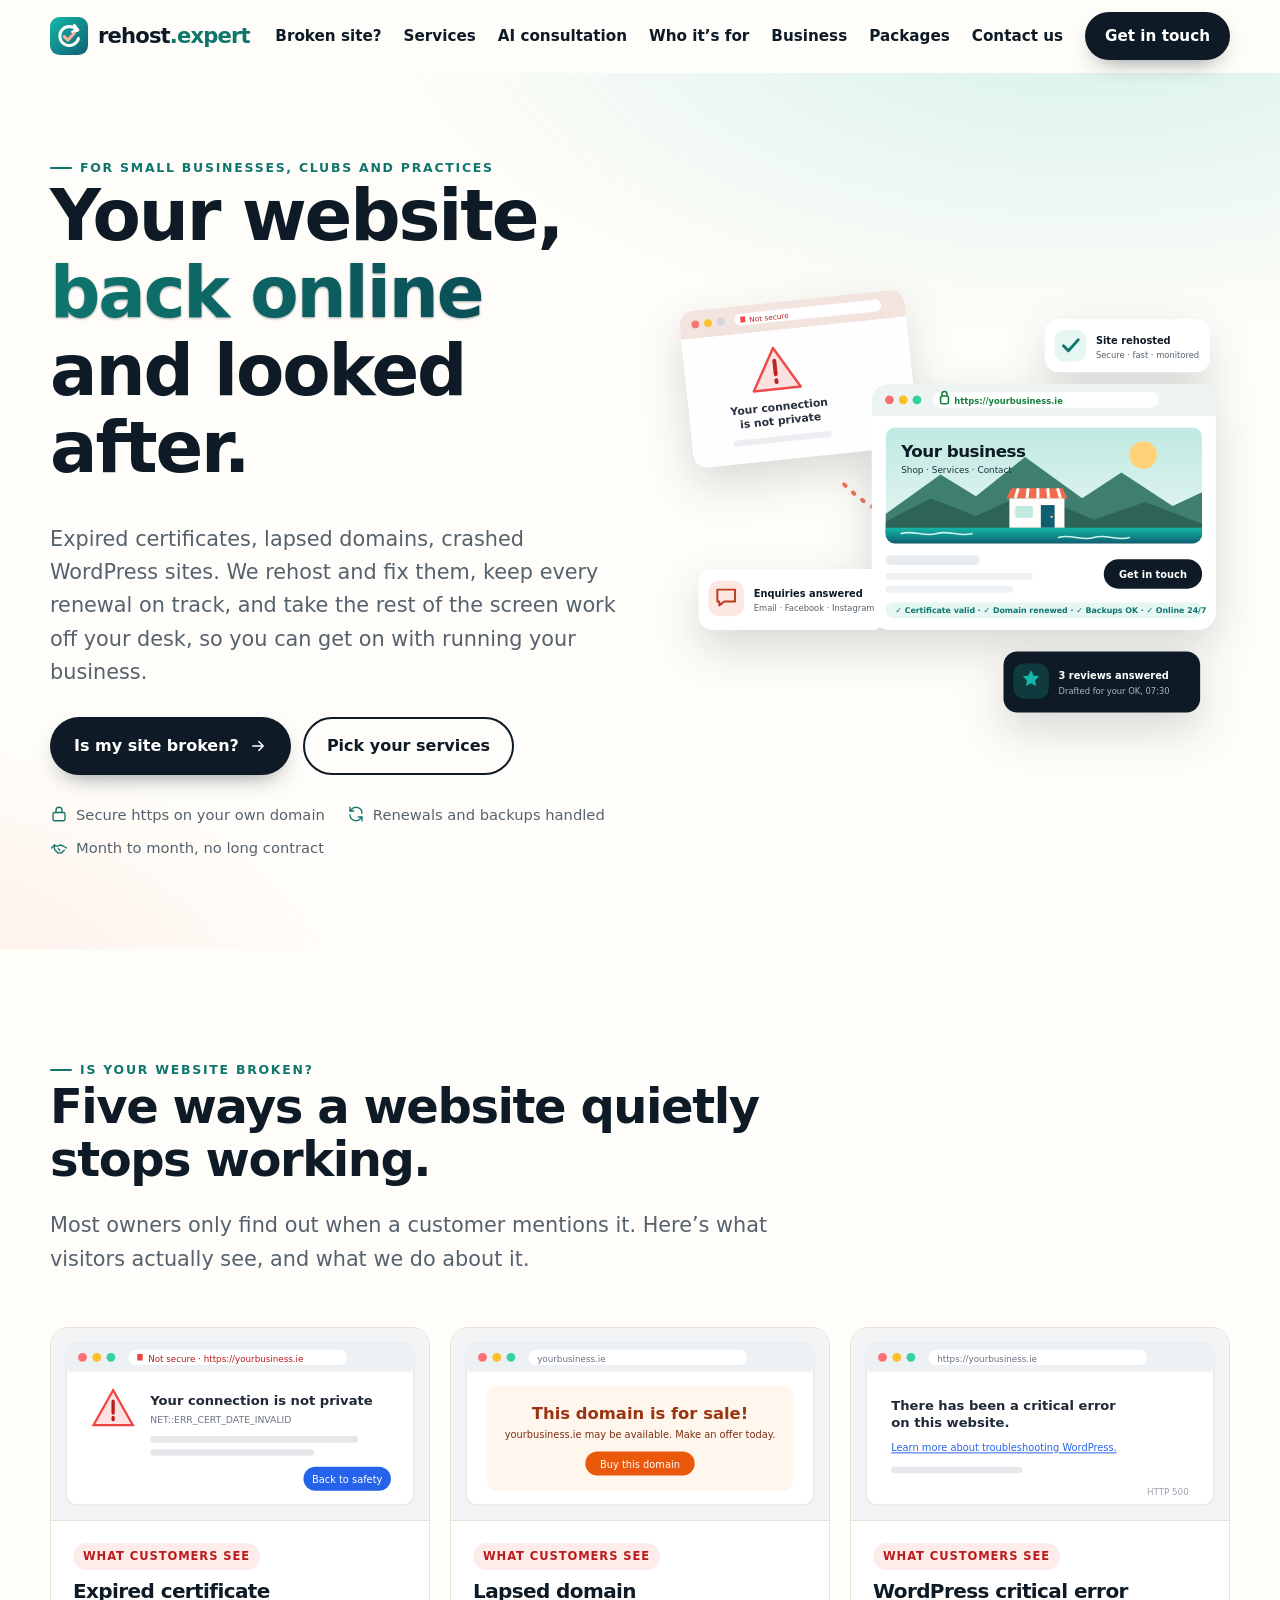
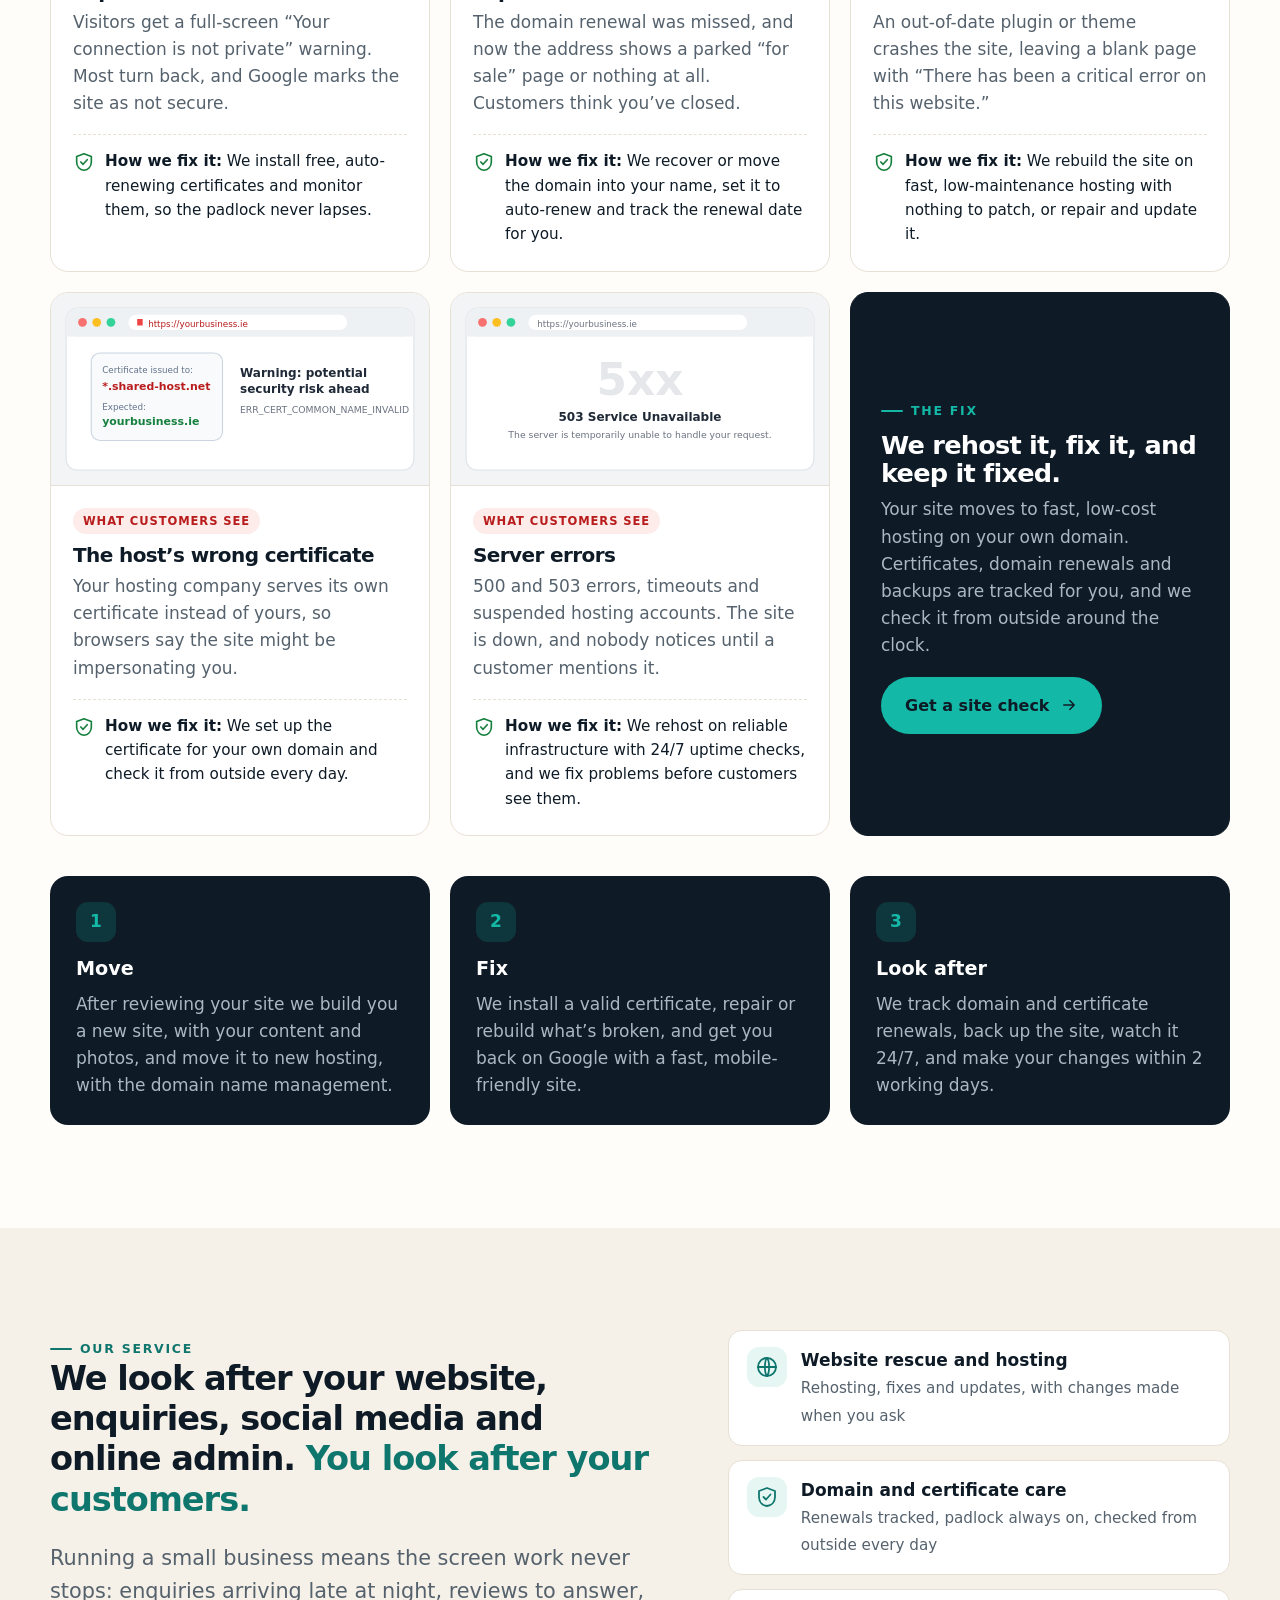
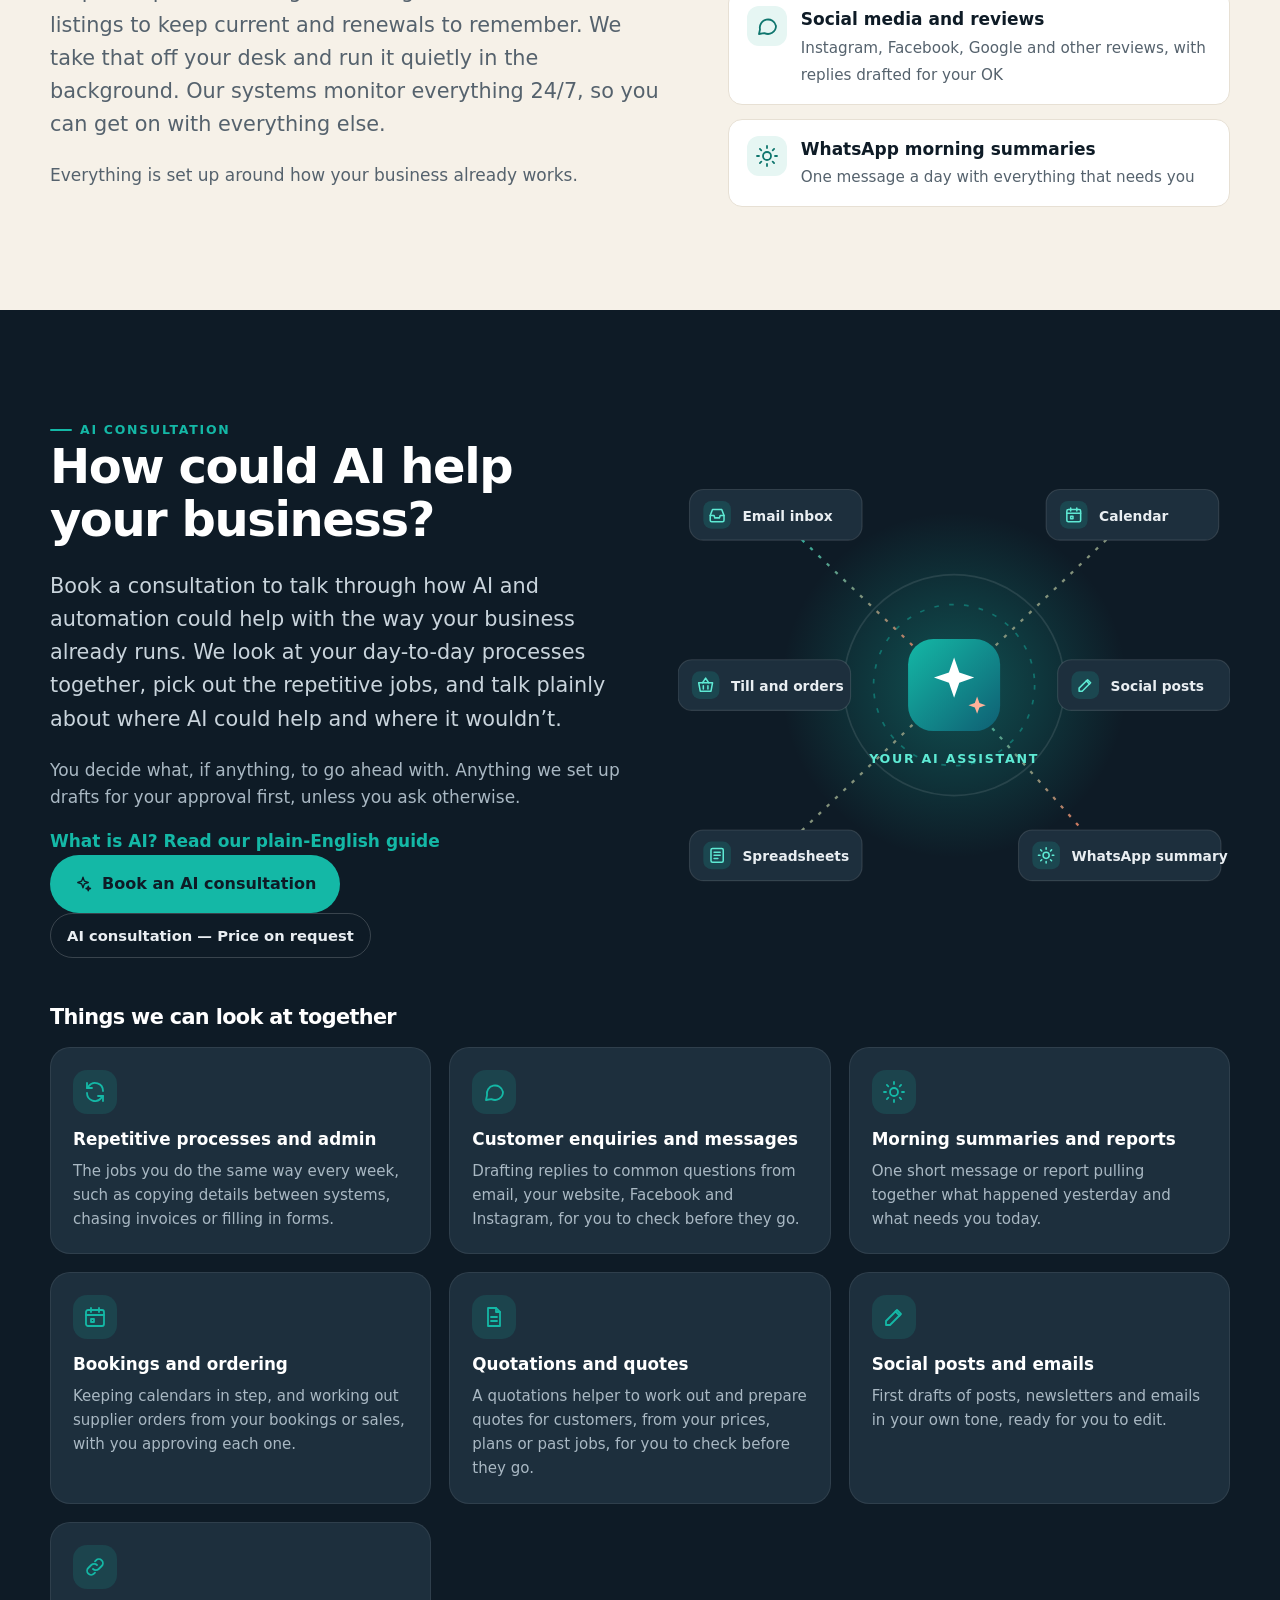
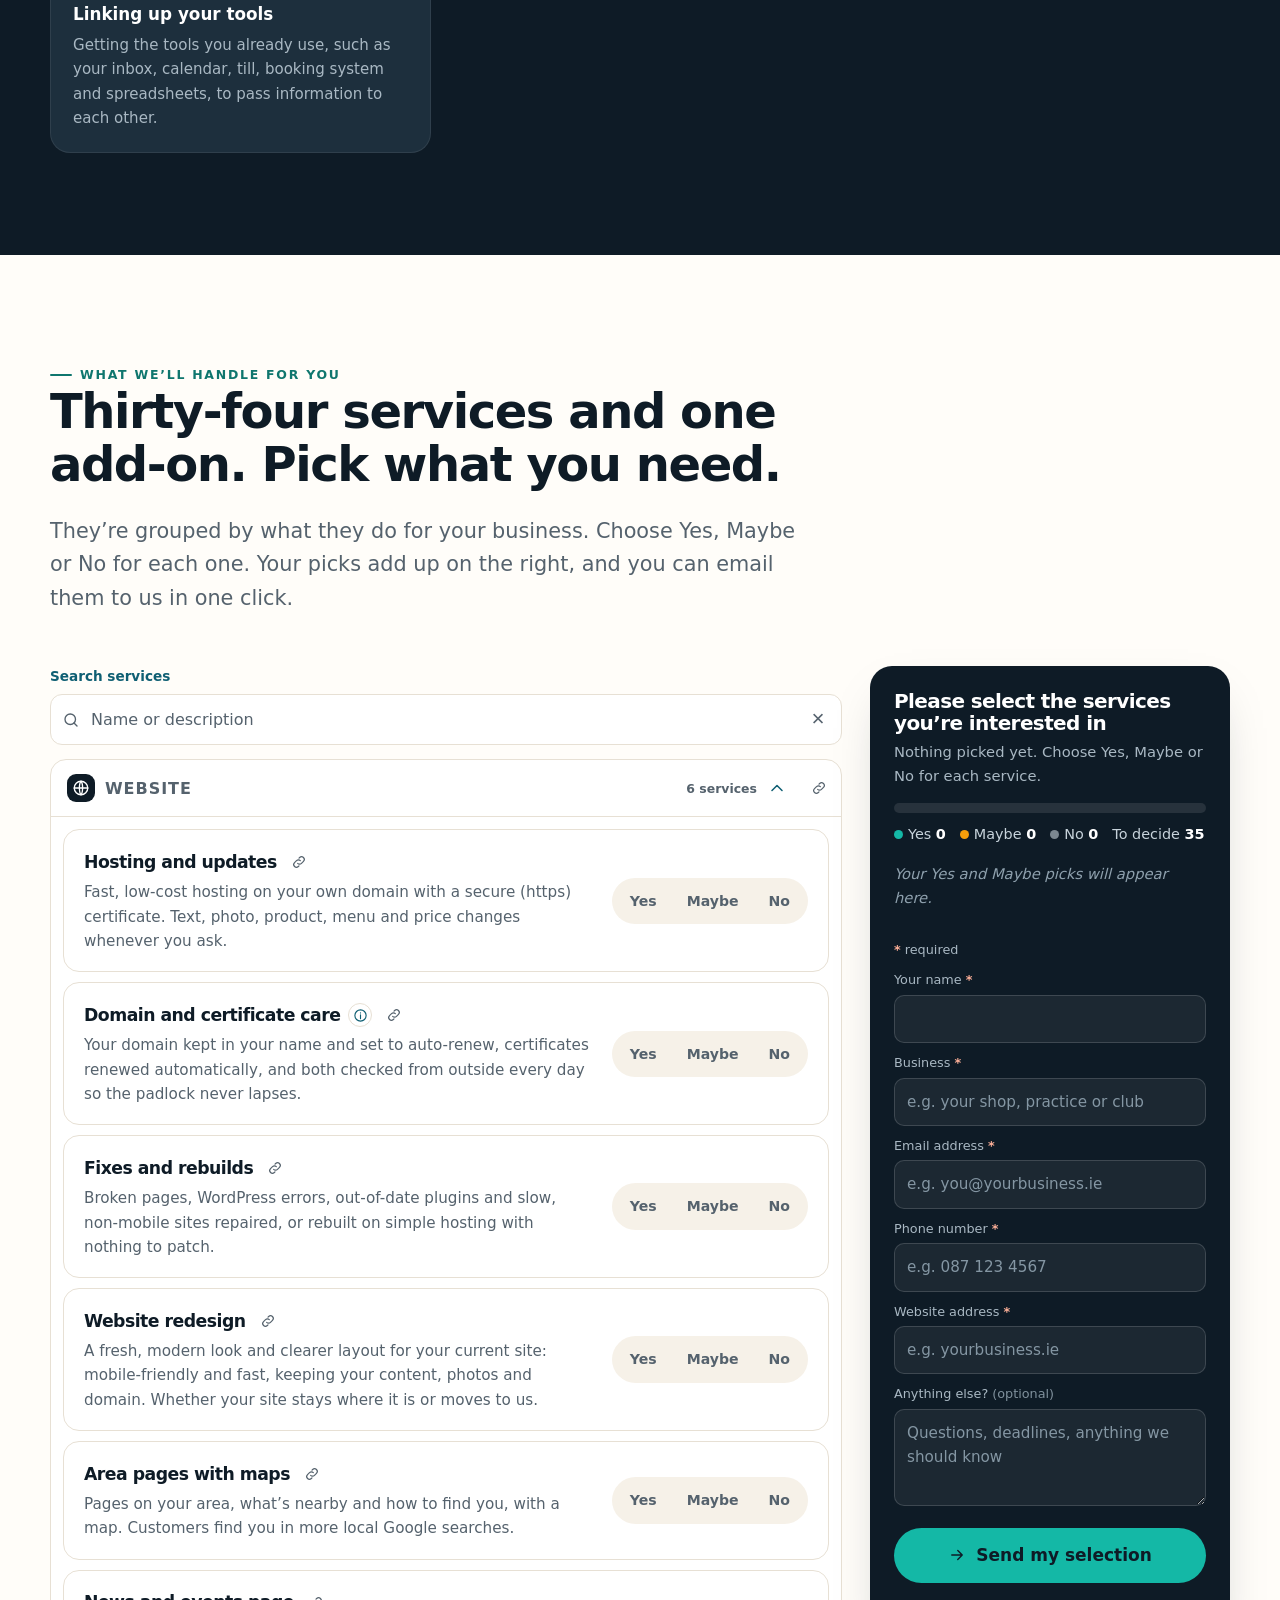
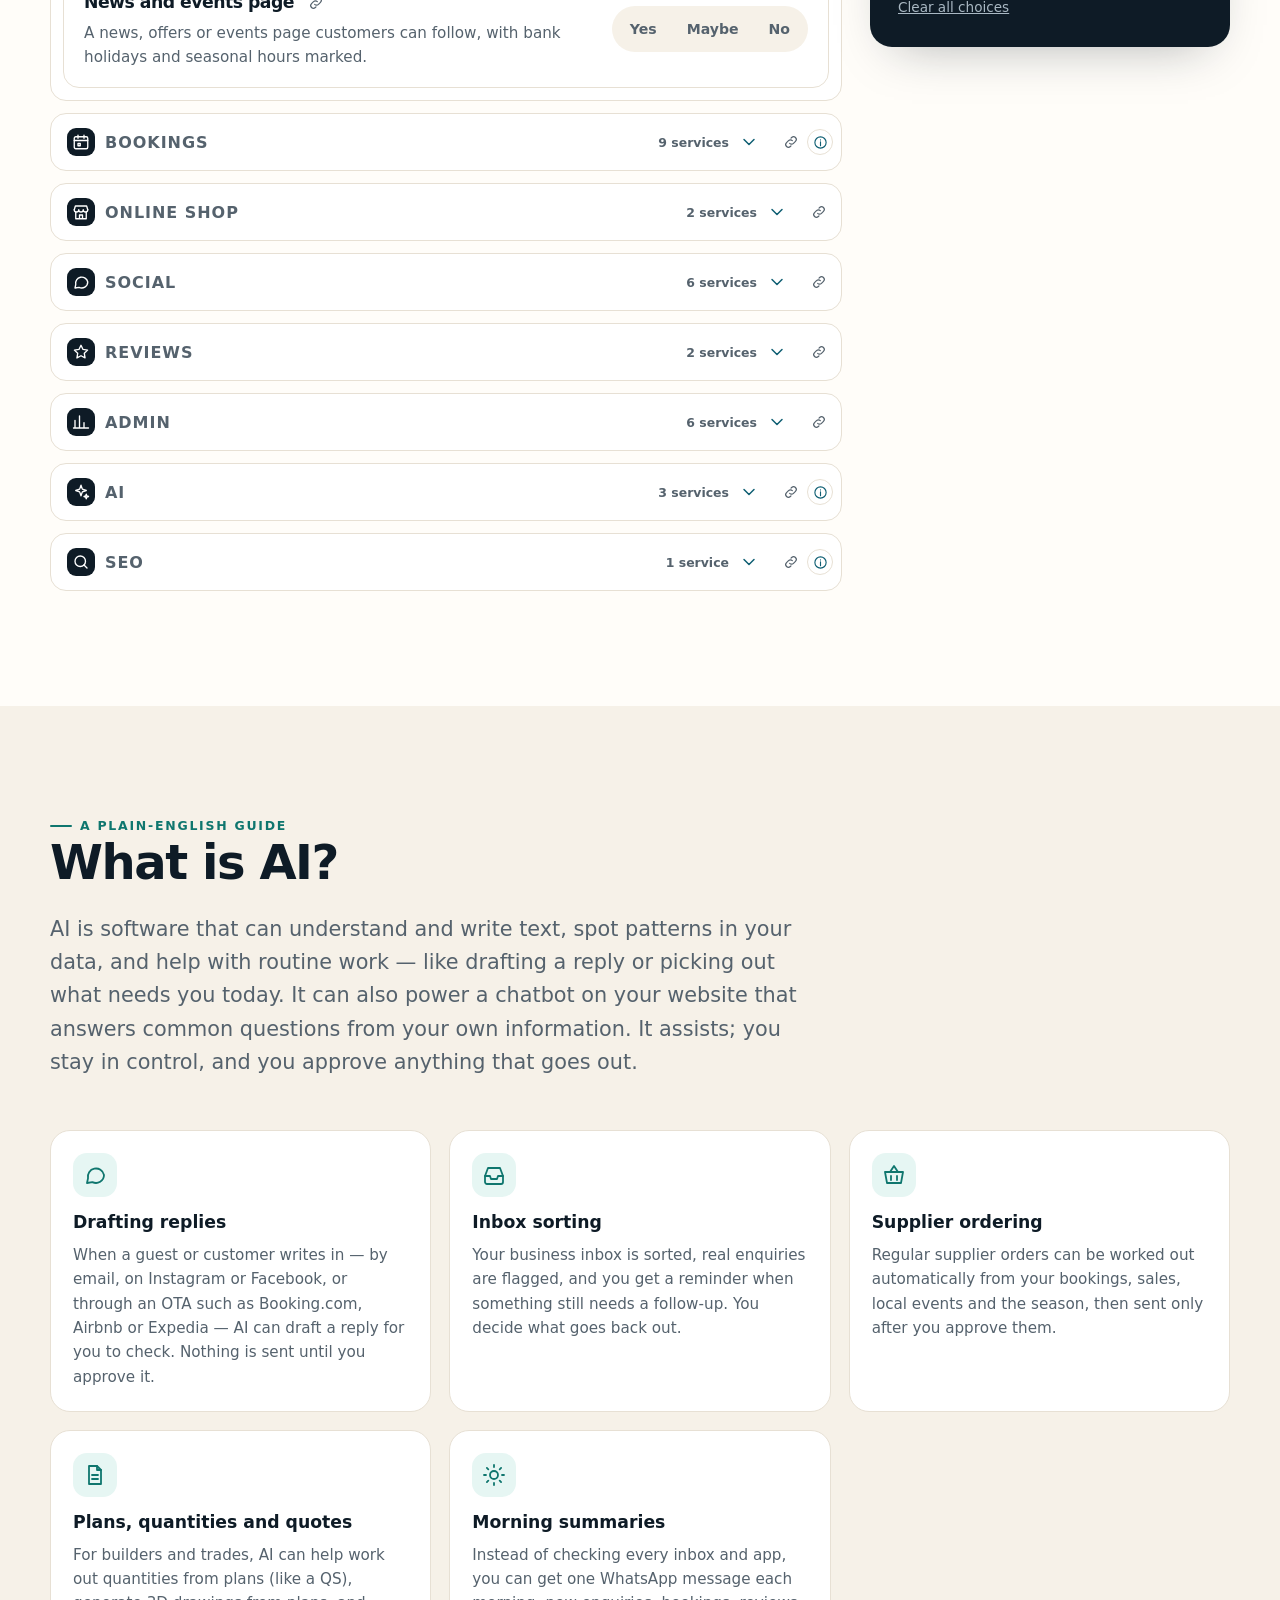
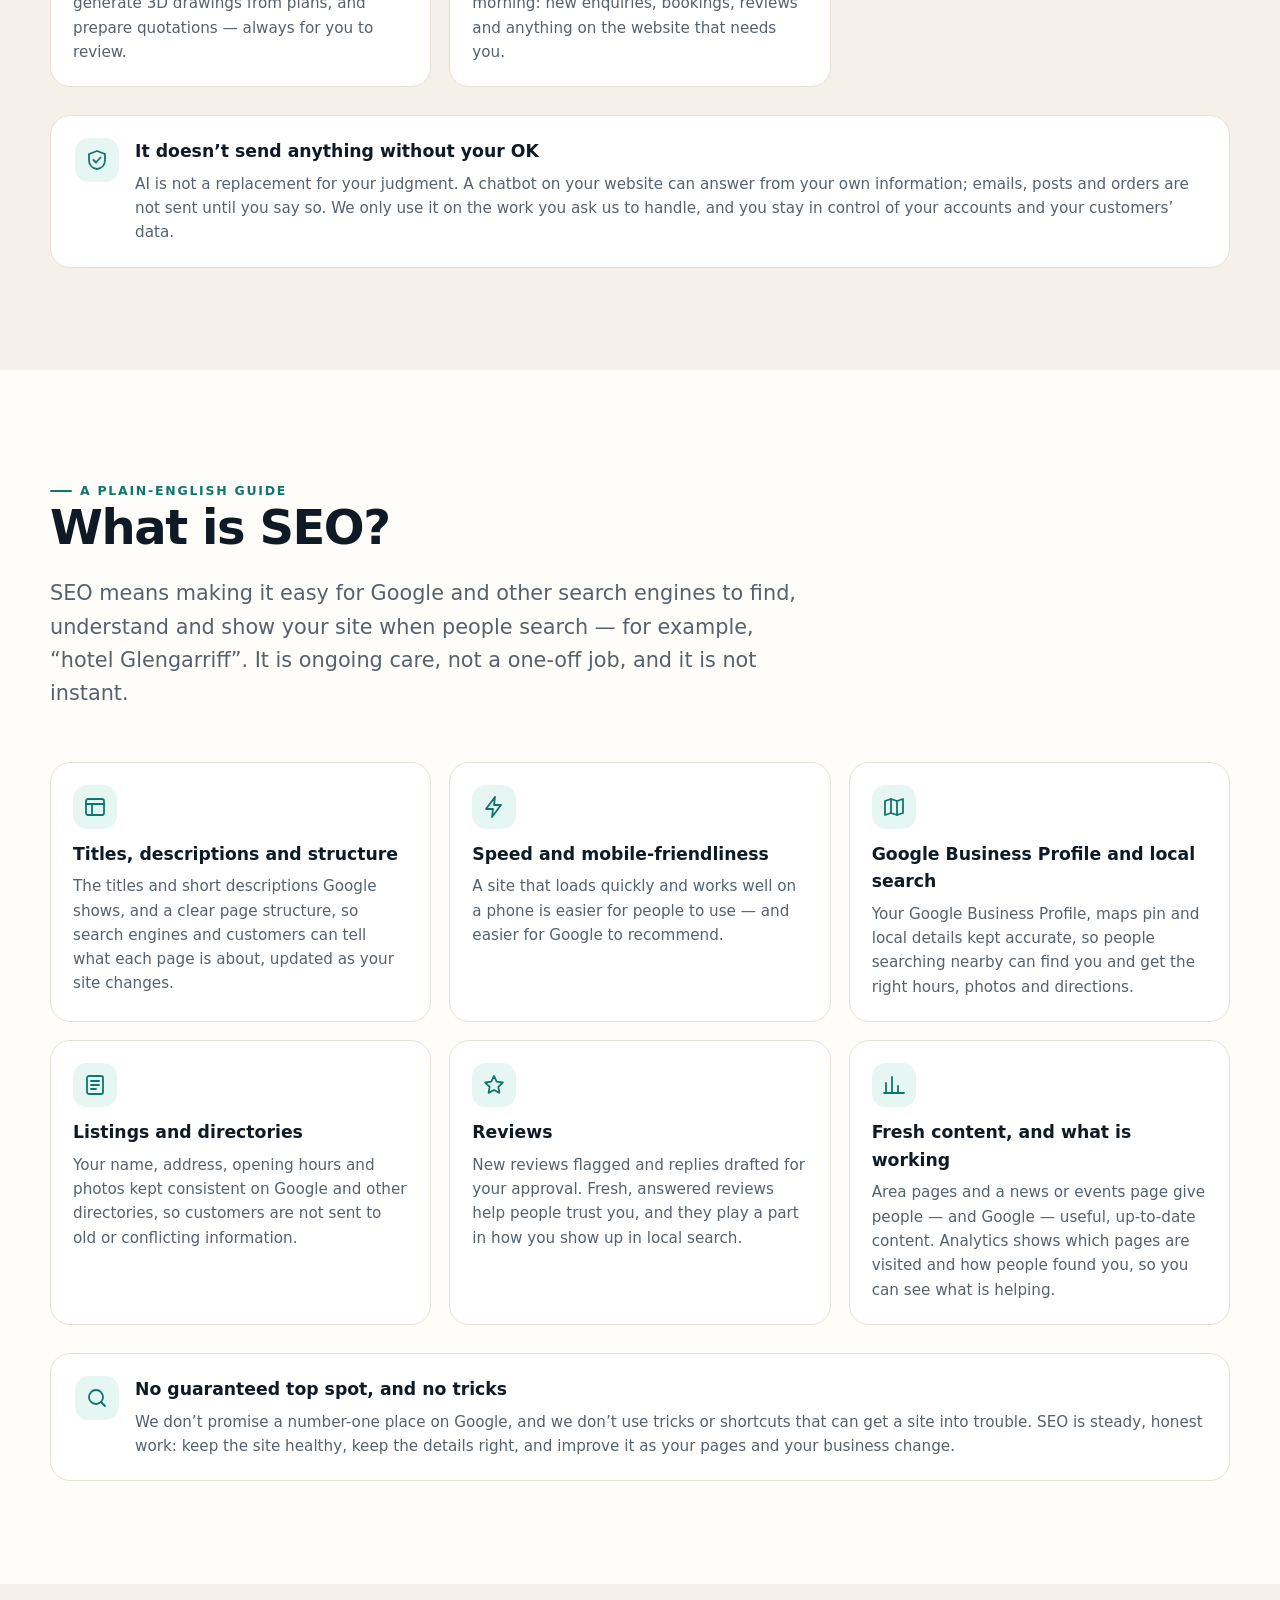
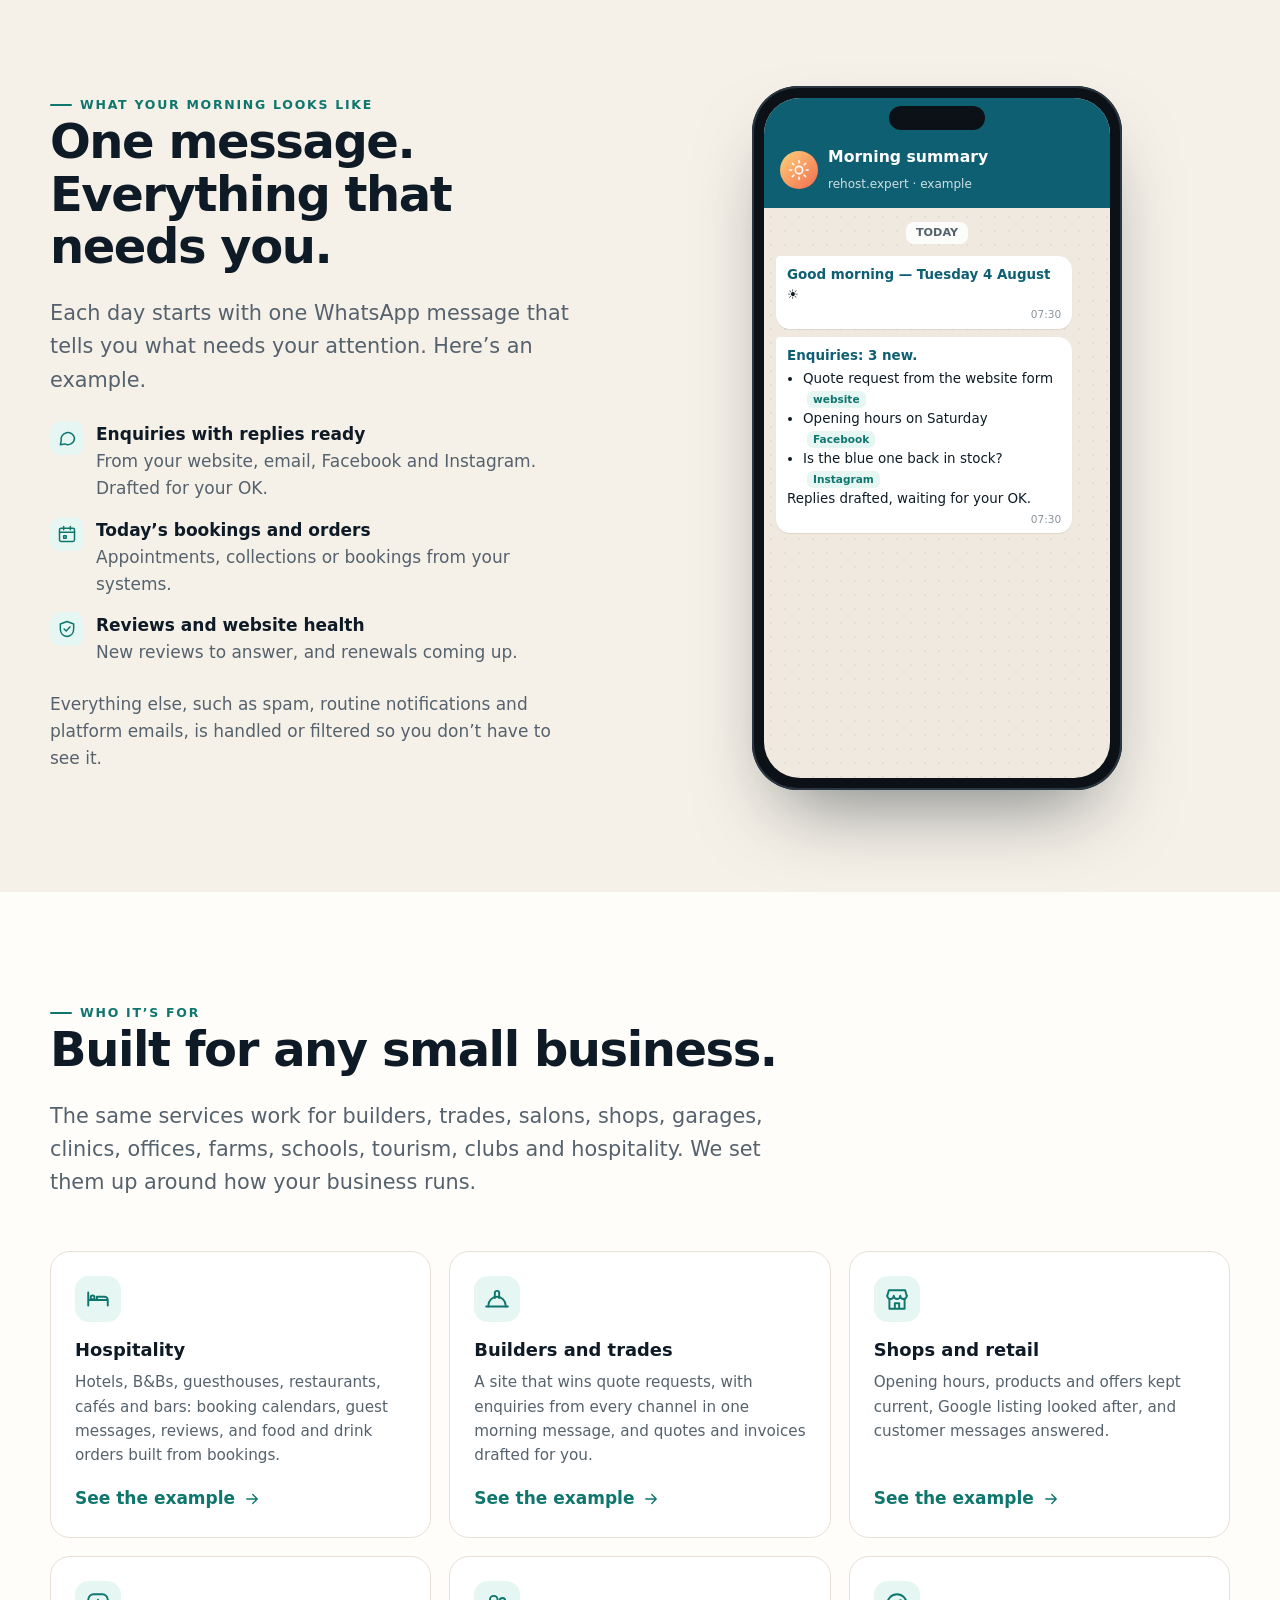
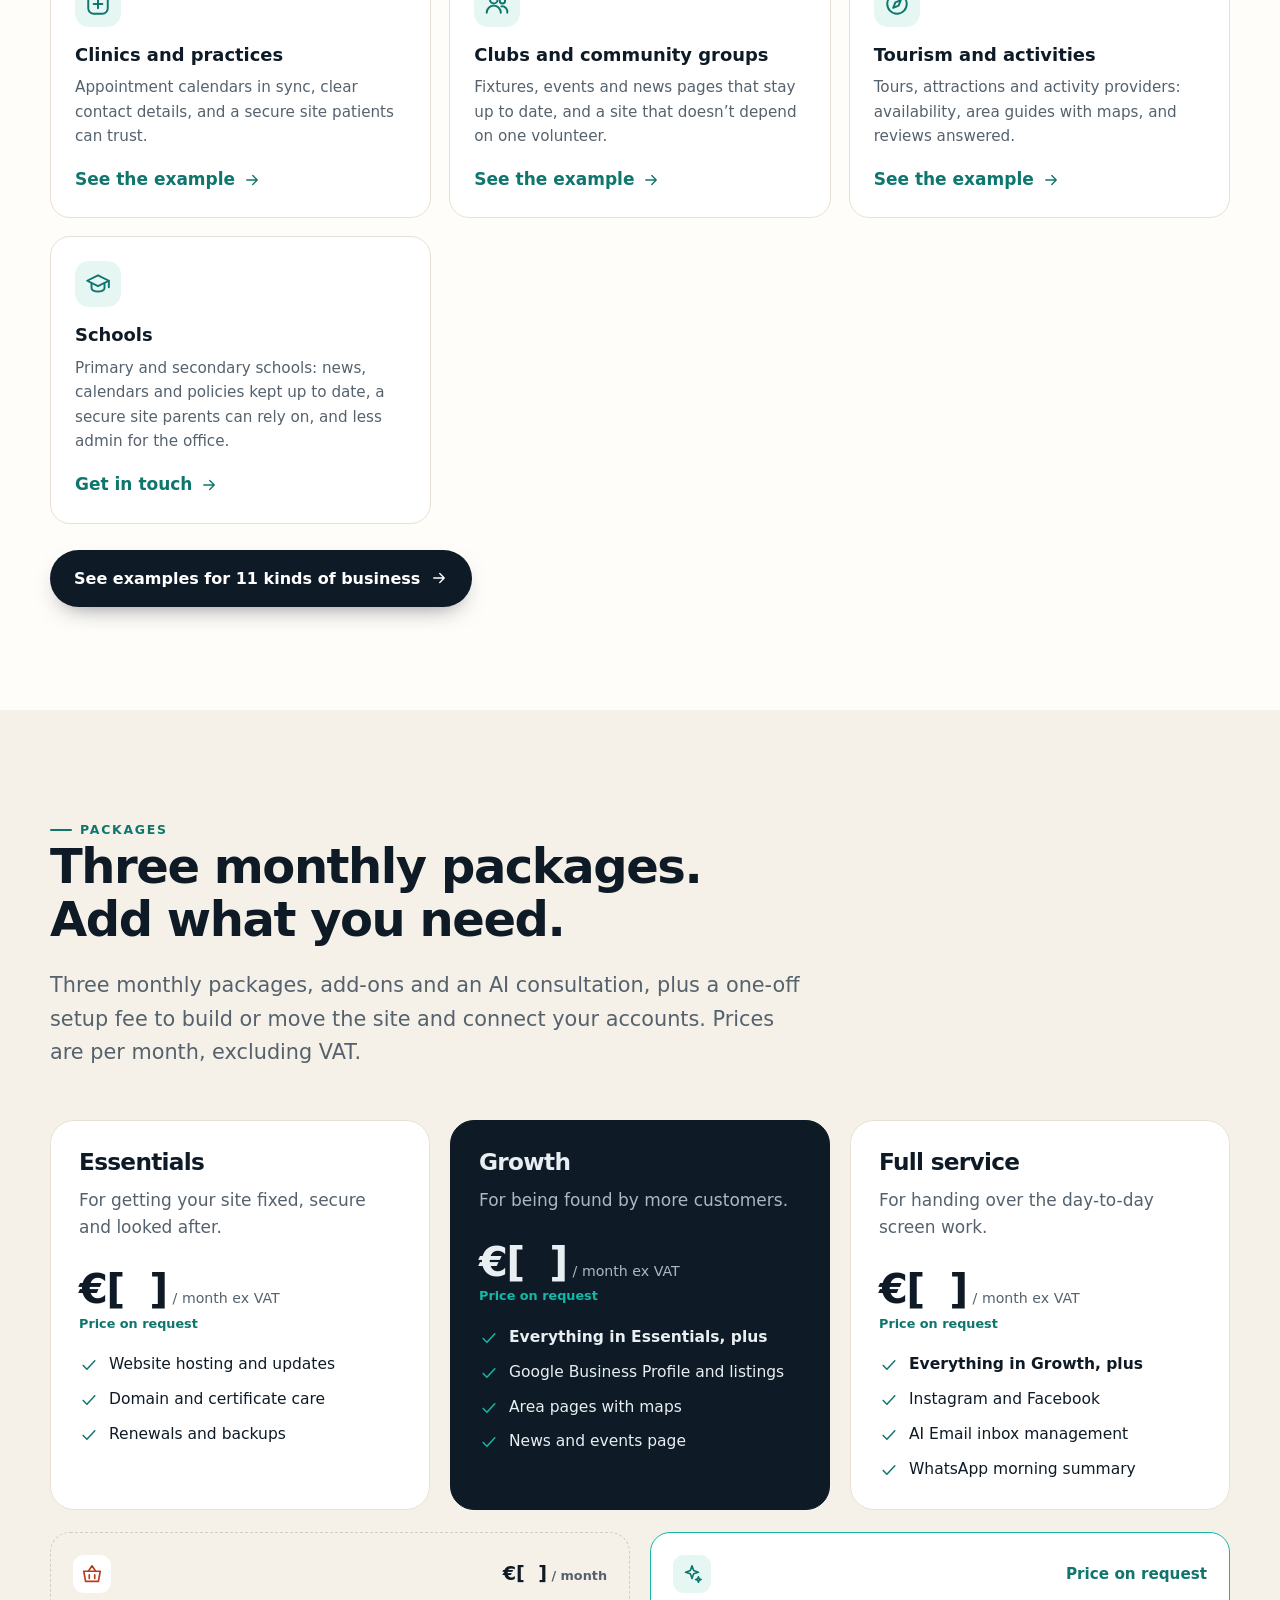
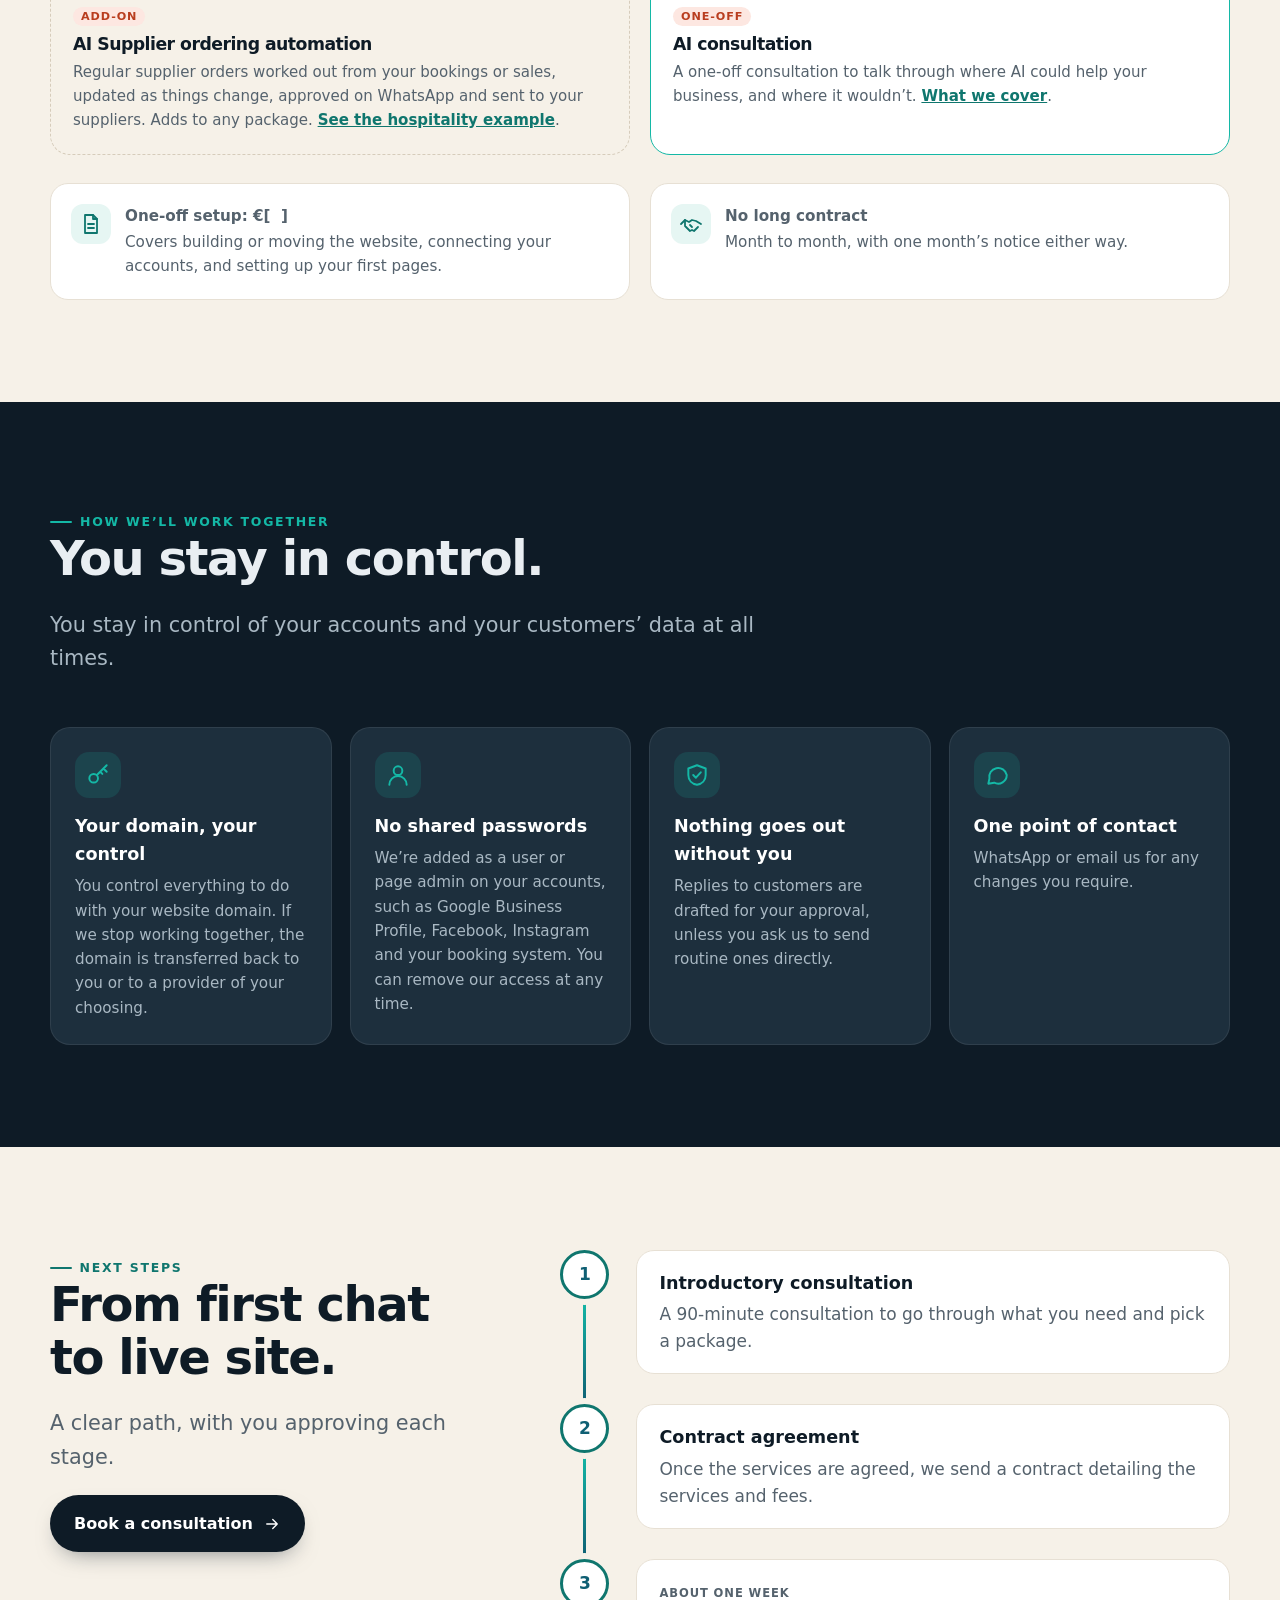
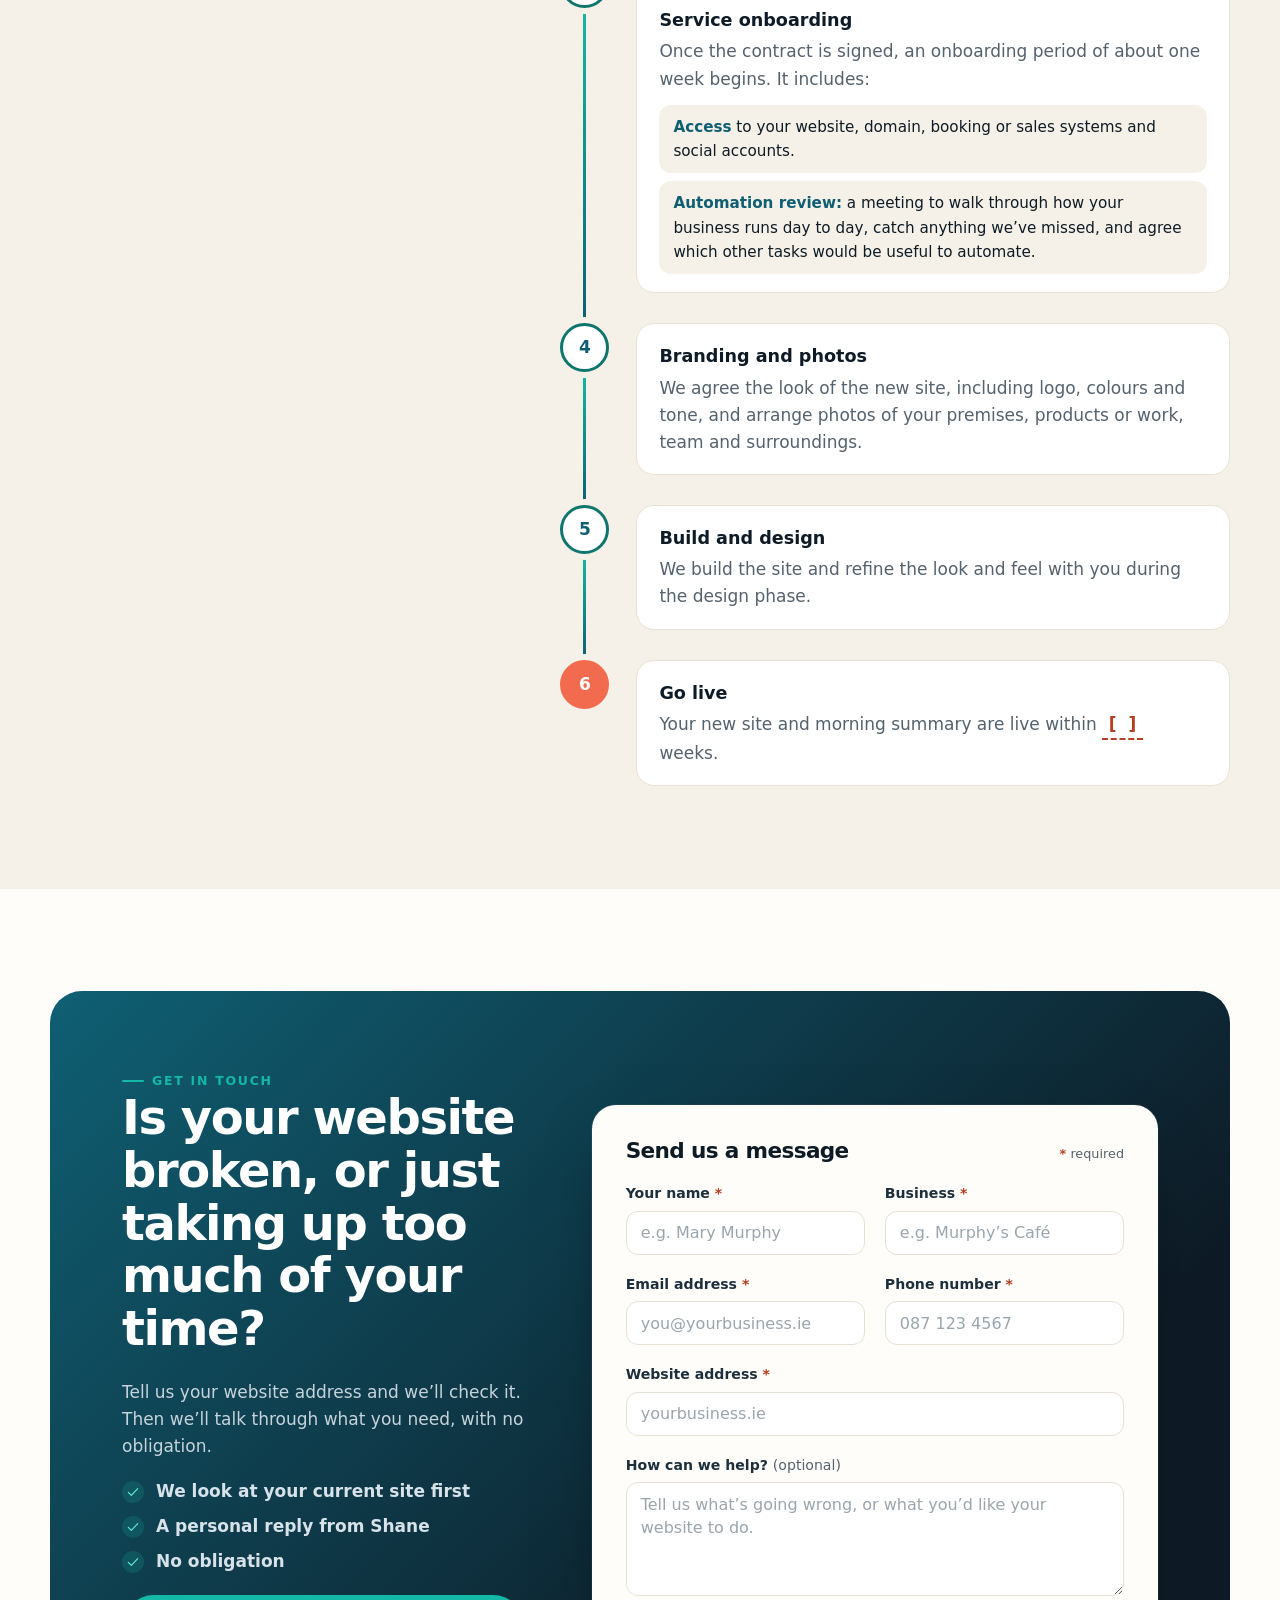
==== commit 7316ad60: "Add a mobile hamburger menu to the site header On small screens a toggle opens an accessible panel o" ====
--- a/index.html
+++ b/index.html
@@ -12,14 +12,14 @@
 <meta property="og:title" content="rehost.expert · Broken website? We rehost, fix and look after it">
 <meta property="og:description" content="Website rescue, hosting and digital services for small businesses.">
 <meta property="og:type" content="website">
-<link rel="icon" href="favicon.svg?v=073c4cec4a" type="image/svg+xml">
-<link rel="stylesheet" href="style.css?v=073c4cec4a">
+<link rel="icon" href="favicon.svg?v=3a350c4943" type="image/svg+xml">
+<link rel="stylesheet" href="style.css?v=3a350c4943">
 <script>document.documentElement.classList.remove('no-js')</script>
 </head>
 <body id="top">
 <a class="skip" href="#main">Skip to content</a>
-<header class="top"><div class="wrap"><a class="brand" href="#top" aria-label="rehost.expert home"><svg viewBox="0 0 64 64" aria-hidden="true"><defs><linearGradient id="lg" x1="0" y1="0" x2="1" y2="1"><stop offset="0" stop-color="#14b8a6"/><stop offset="1" stop-color="#0f5f73"/></linearGradient></defs><rect width="64" height="64" rx="16" fill="url(#lg)"/><path d="M45 22a16 16 0 1 0 3 14" fill="none" stroke="#fff" stroke-width="5" stroke-linecap="round"/><path d="M41 14l6 8-9 3" fill="none" stroke="#fff" stroke-width="5" stroke-linecap="round" stroke-linejoin="round"/><path d="M24 33l6 6 11-12" fill="none" stroke="#ffb199" stroke-width="5" stroke-linecap="round" stroke-linejoin="round"/></svg><b>rehost<span>.expert</span></b></a>
-<nav class="menu" aria-label="Sections"><a href="#broken">Broken site?</a><a href="#services">Services</a><a href="#ai">AI consultation</a><a href="#sectors">Who it’s for</a><a href="business.html">Business</a><a href="#packages">Packages</a><a href="contact.html">Contact us</a><a class="btn btn--primary" href="#contact">Get in touch</a></nav></div></header>
+<header class="top"><div class="wrap"><a class="brand" href="#top" aria-label="rehost.expert home"><svg viewBox="0 0 64 64" aria-hidden="true"><defs><linearGradient id="lg" x1="0" y1="0" x2="1" y2="1"><stop offset="0" stop-color="#14b8a6"/><stop offset="1" stop-color="#0f5f73"/></linearGradient></defs><rect width="64" height="64" rx="16" fill="url(#lg)"/><path d="M45 22a16 16 0 1 0 3 14" fill="none" stroke="#fff" stroke-width="5" stroke-linecap="round"/><path d="M41 14l6 8-9 3" fill="none" stroke="#fff" stroke-width="5" stroke-linecap="round" stroke-linejoin="round"/><path d="M24 33l6 6 11-12" fill="none" stroke="#ffb199" stroke-width="5" stroke-linecap="round" stroke-linejoin="round"/></svg><b>rehost<span>.expert</span></b></a><button type="button" class="nav-toggle" id="nav-toggle" aria-expanded="false" aria-controls="nav-panel" aria-label="Open menu"><span class="nav-toggle-bars" aria-hidden="true"><span></span><span></span><span></span></span></button><nav class="menu" aria-label="Sections"><a href="#broken">Broken site?</a><a href="#services">Services</a><a href="#ai">AI consultation</a><a href="#sectors">Who it’s for</a><a href="business.html">Business</a><a href="#packages">Packages</a><a href="contact.html">Contact us</a><a class="btn btn--primary" href="#contact">Get in touch</a></nav></div>
+<div class="nav-panel" id="nav-panel" hidden><nav class="nav-panel-menu" aria-label="Mobile"><a href="#broken">Broken site?</a><a href="#services">Services</a><a href="#what-is-ai">What is AI</a><a href="#what-is-seo">What is SEO</a><a href="#ai">AI consultation</a><a href="#sectors">Who it’s for</a><a href="business.html">Business</a><a href="#packages">Packages</a><a href="contact.html">Contact us</a><a class="btn btn--primary" href="#contact">Get in touch</a></nav></div></header>
 <main id="main">
 <section class="hero"><div class="wrap">
 <div class="rv">
@@ -555,7 +555,7 @@
 </div></section>
 </main>
 <footer class="foot"><div class="wrap"><a class="brand" href="#top" aria-label="rehost.expert home"><svg viewBox="0 0 64 64" aria-hidden="true"><defs><linearGradient id="lg" x1="0" y1="0" x2="1" y2="1"><stop offset="0" stop-color="#14b8a6"/><stop offset="1" stop-color="#0f5f73"/></linearGradient></defs><rect width="64" height="64" rx="16" fill="url(#lg)"/><path d="M45 22a16 16 0 1 0 3 14" fill="none" stroke="#fff" stroke-width="5" stroke-linecap="round"/><path d="M41 14l6 8-9 3" fill="none" stroke="#fff" stroke-width="5" stroke-linecap="round" stroke-linejoin="round"/><path d="M24 33l6 6 11-12" fill="none" stroke="#ffb199" stroke-width="5" stroke-linecap="round" stroke-linejoin="round"/></svg><b>rehost<span>.expert</span></b></a><span>Website rescue, hosting and digital services for small businesses.</span><span class="foot-mail">shane@rehost.expert</span><span>© 2026 rehost.expert</span></div></footer>
-<script src="app.js?v=073c4cec4a"></script>
+<script src="app.js?v=3a350c4943"></script>
 <script data-goatcounter="https://rehostexpert.goatcounter.com/count" async src="https://gc.zgo.at/count.js"></script>
 </body>
 </html>
--- a/style.css
+++ b/style.css
@@ -39,7 +39,36 @@
 .menu a:not(.btn).is-active{color:var(--sea);text-decoration:underline;text-decoration-color:var(--sea);text-decoration-thickness:2px;text-underline-offset:8px}
 .menu .btn.is-active{text-decoration:underline;text-decoration-thickness:2px;text-underline-offset:5px}
 .menu .btn{padding:10px 18px;color:#fff}
-@media (max-width:980px){.menu a:not(.btn){display:none}}
+.nav-toggle{display:none;align-items:center;justify-content:center;width:44px;height:44px;margin:0 0 0 auto;padding:0;border:0;border-radius:10px;background:transparent;color:var(--ink);cursor:pointer;flex:none}
+.nav-toggle:hover{background:var(--sand)}
+.nav-toggle:focus-visible{outline:3px solid var(--coral);outline-offset:2px}
+.nav-toggle-bars{display:flex;flex-direction:column;justify-content:center;gap:5px;width:20px}
+.nav-toggle-bars span{display:block;height:2px;background:currentColor;border-radius:1px;transition:transform .2s,opacity .2s}
+.top.is-nav-open .nav-toggle-bars span:nth-child(1){transform:translateY(7px) rotate(45deg)}
+.top.is-nav-open .nav-toggle-bars span:nth-child(2){opacity:0}
+.top.is-nav-open .nav-toggle-bars span:nth-child(3){transform:translateY(-7px) rotate(-45deg)}
+.nav-backdrop{display:none;position:fixed;inset:0;background:rgba(14,27,38,.35);z-index:45}
+.nav-backdrop:not([hidden]){display:block}
+.top.is-nav-open{background:var(--paper);backdrop-filter:none;-webkit-backdrop-filter:none}
+.nav-panel{display:none;position:absolute;left:0;right:0;top:100%;z-index:51;background:var(--paper);border-bottom:1px solid var(--line);box-shadow:var(--shadow);padding:8px 0 20px}
+.nav-panel:not([hidden]){display:block}
+.nav-panel-menu{display:flex;flex-direction:column;width:min(var(--max),100% - 40px);margin-inline:auto;gap:0}
+.nav-panel-menu a{display:flex;align-items:center;min-height:48px;padding:12px 4px;color:var(--ink);text-decoration:none;font-weight:650;font-size:1.05rem;border-bottom:1px solid var(--line)}
+.nav-panel-menu a:hover,.nav-panel-menu a:focus-visible,.nav-panel-menu a.is-active{color:var(--sea)}
+.nav-panel-menu a:focus-visible{outline:3px solid var(--coral);outline-offset:-2px;border-radius:8px}
+.nav-panel-menu a:not(.btn).is-active{text-decoration:underline;text-decoration-color:var(--sea);text-decoration-thickness:2px;text-underline-offset:6px}
+.nav-panel-menu a.btn{margin-top:16px;justify-content:center;border-bottom:0;color:#fff;min-height:0}
+.nav-panel-menu a.btn.is-active{text-decoration:underline;text-decoration-thickness:2px;text-underline-offset:5px}
+body.nav-open{overflow:hidden}
+@media (max-width:980px){
+  .menu{display:none}
+  .nav-toggle{display:inline-flex}
+}
+@media (min-width:981px){
+  .nav-toggle,.nav-panel,.nav-backdrop{display:none!important}
+}
+@media (prefers-reduced-motion: reduce){.nav-toggle-bars span{transition:none}}
+
 /* hero */
 .hero{position:relative;overflow:hidden;padding:clamp(40px,6vw,80px) 0 clamp(56px,7vw,100px);background:radial-gradient(1200px 600px at 85% -10%,rgba(20,184,166,.18),transparent 60%),radial-gradient(800px 500px at -10% 110%,rgba(242,107,79,.12),transparent 60%),var(--paper)}
 .hero .wrap{display:grid;grid-template-columns:1.05fr 1fr;gap:clamp(28px,4vw,64px);align-items:center}
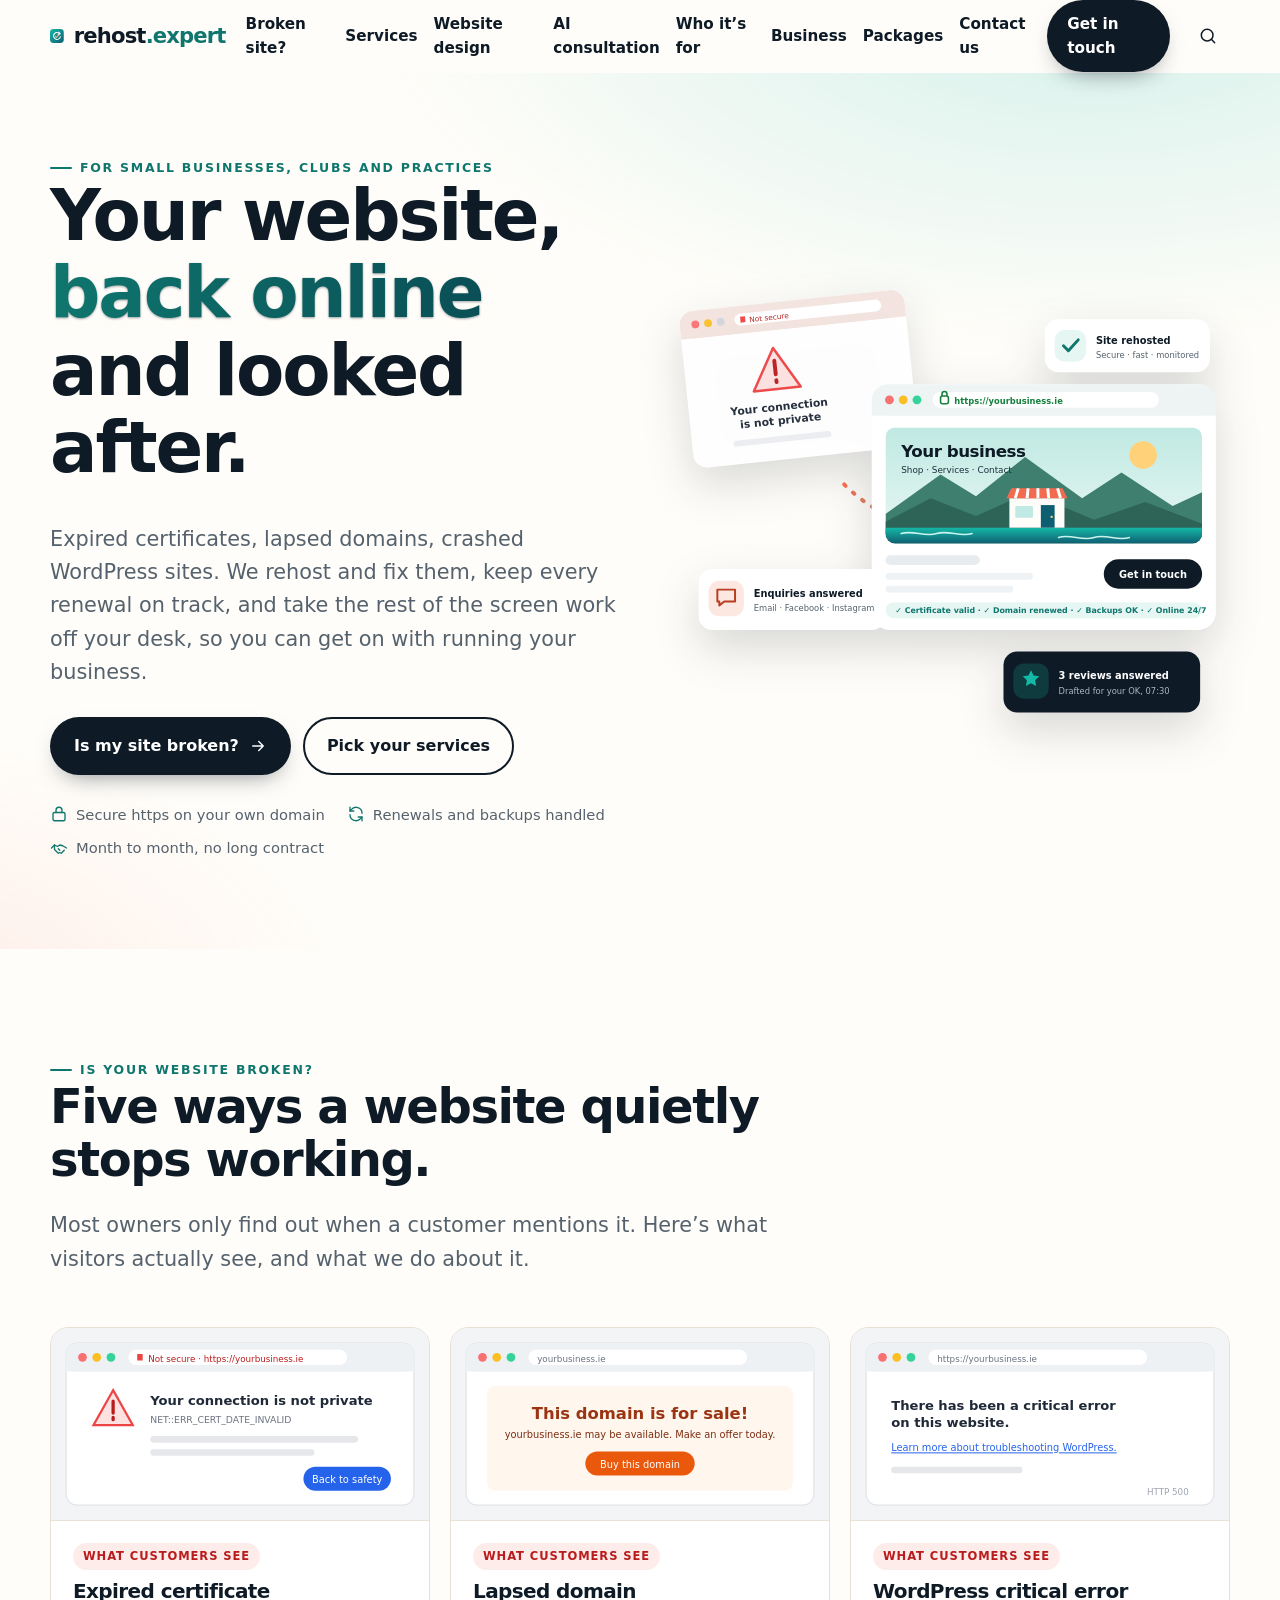
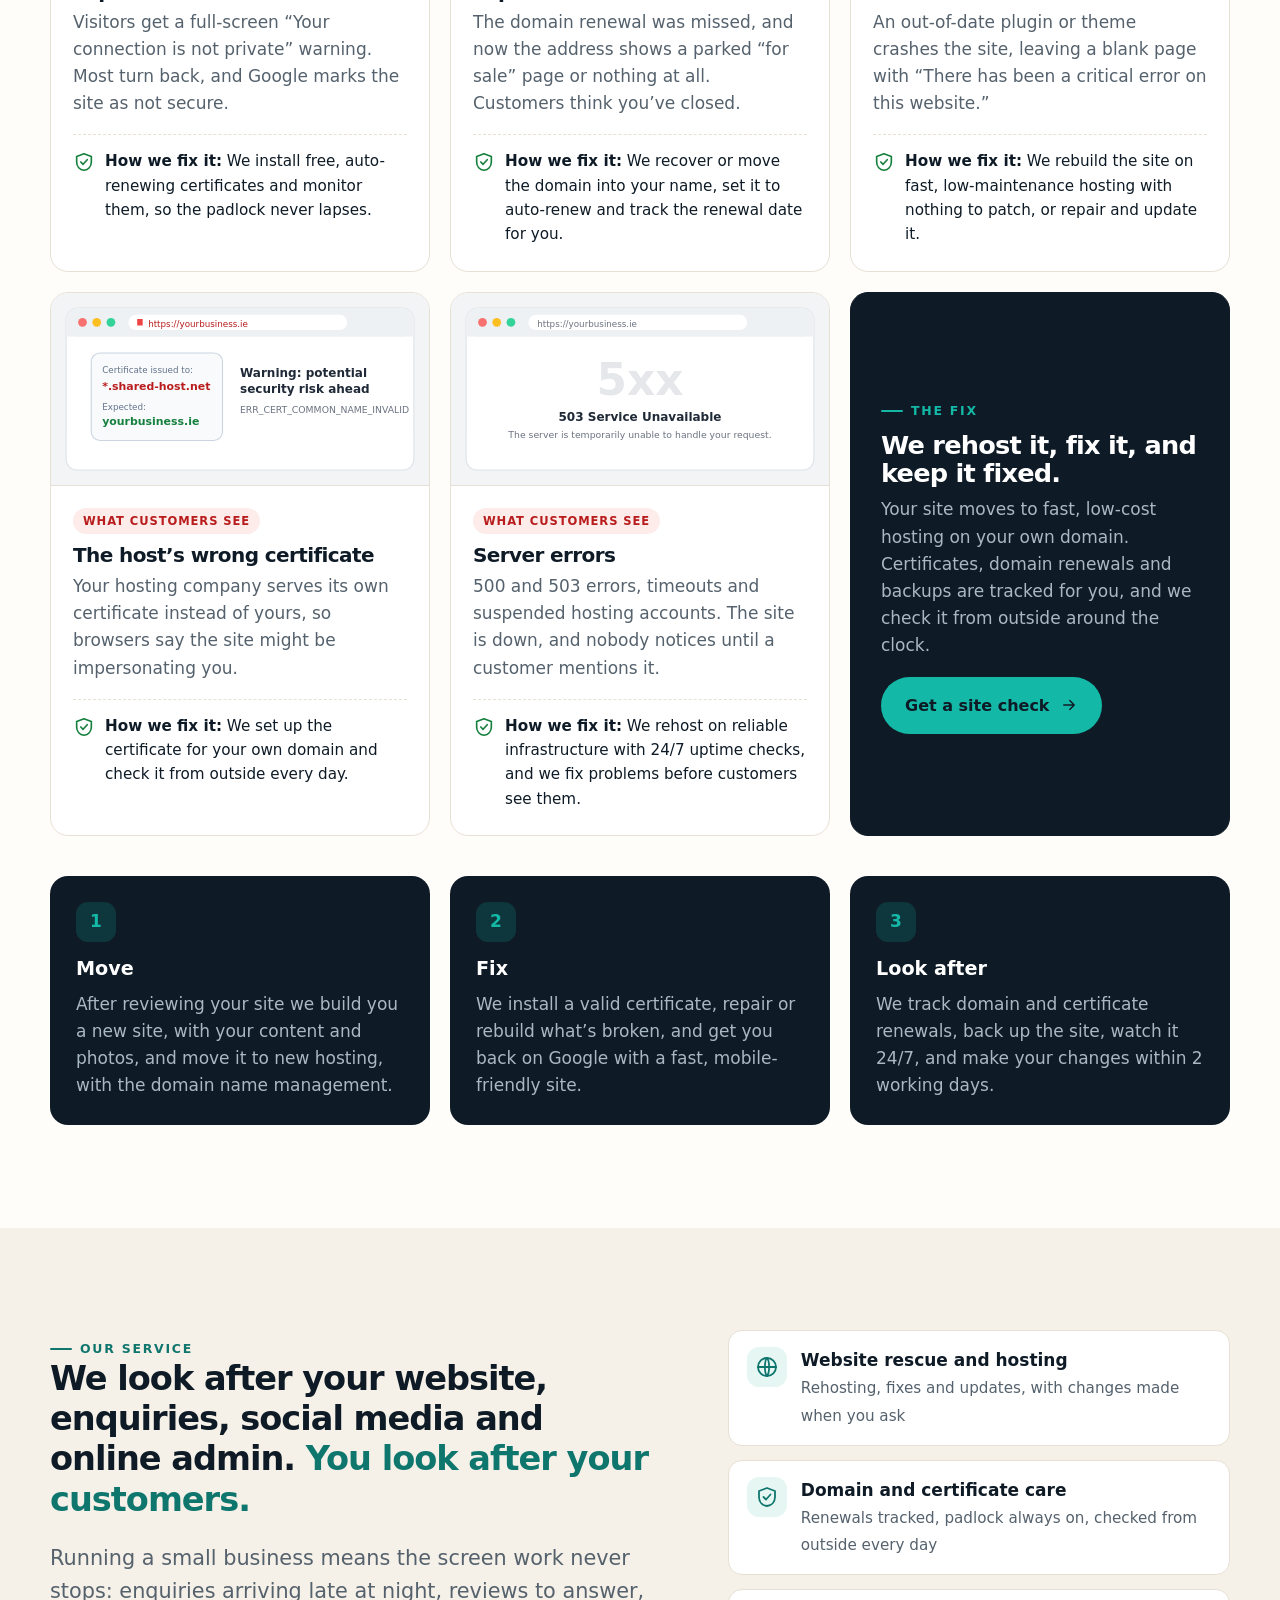
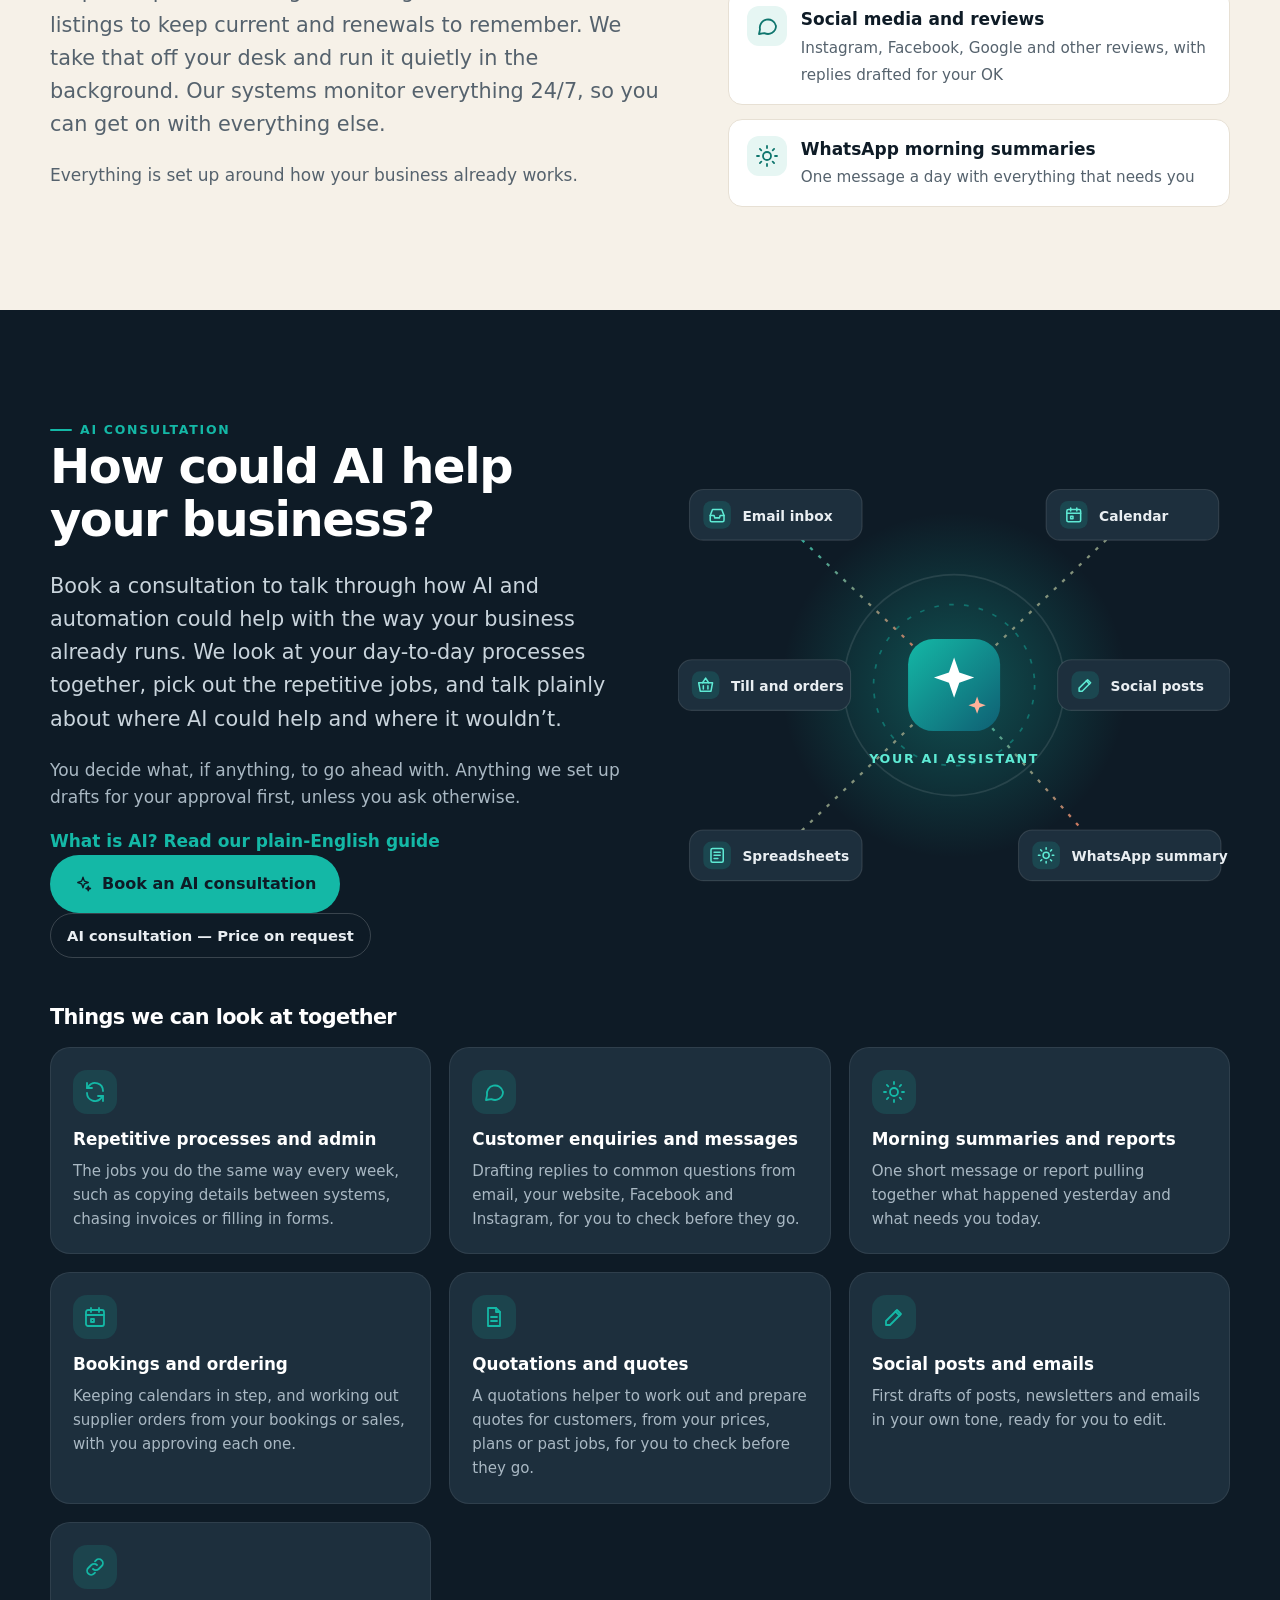
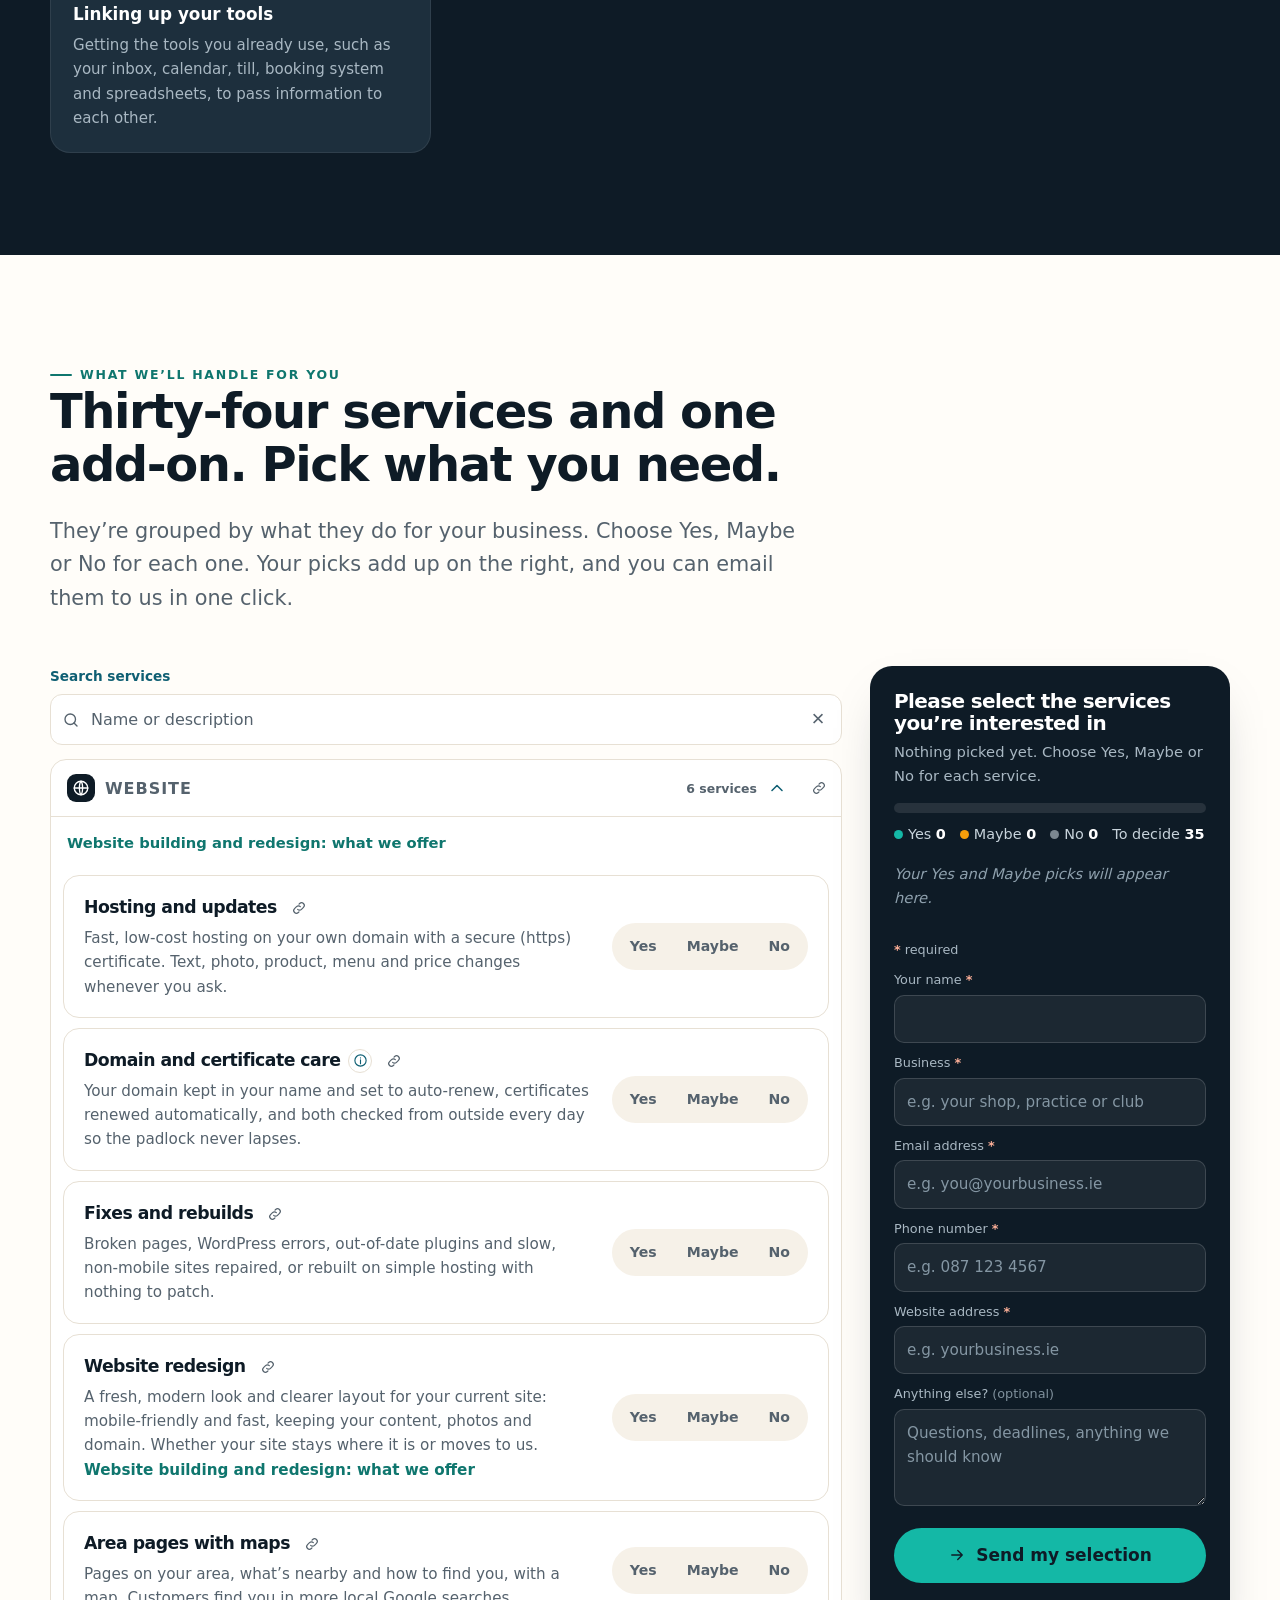
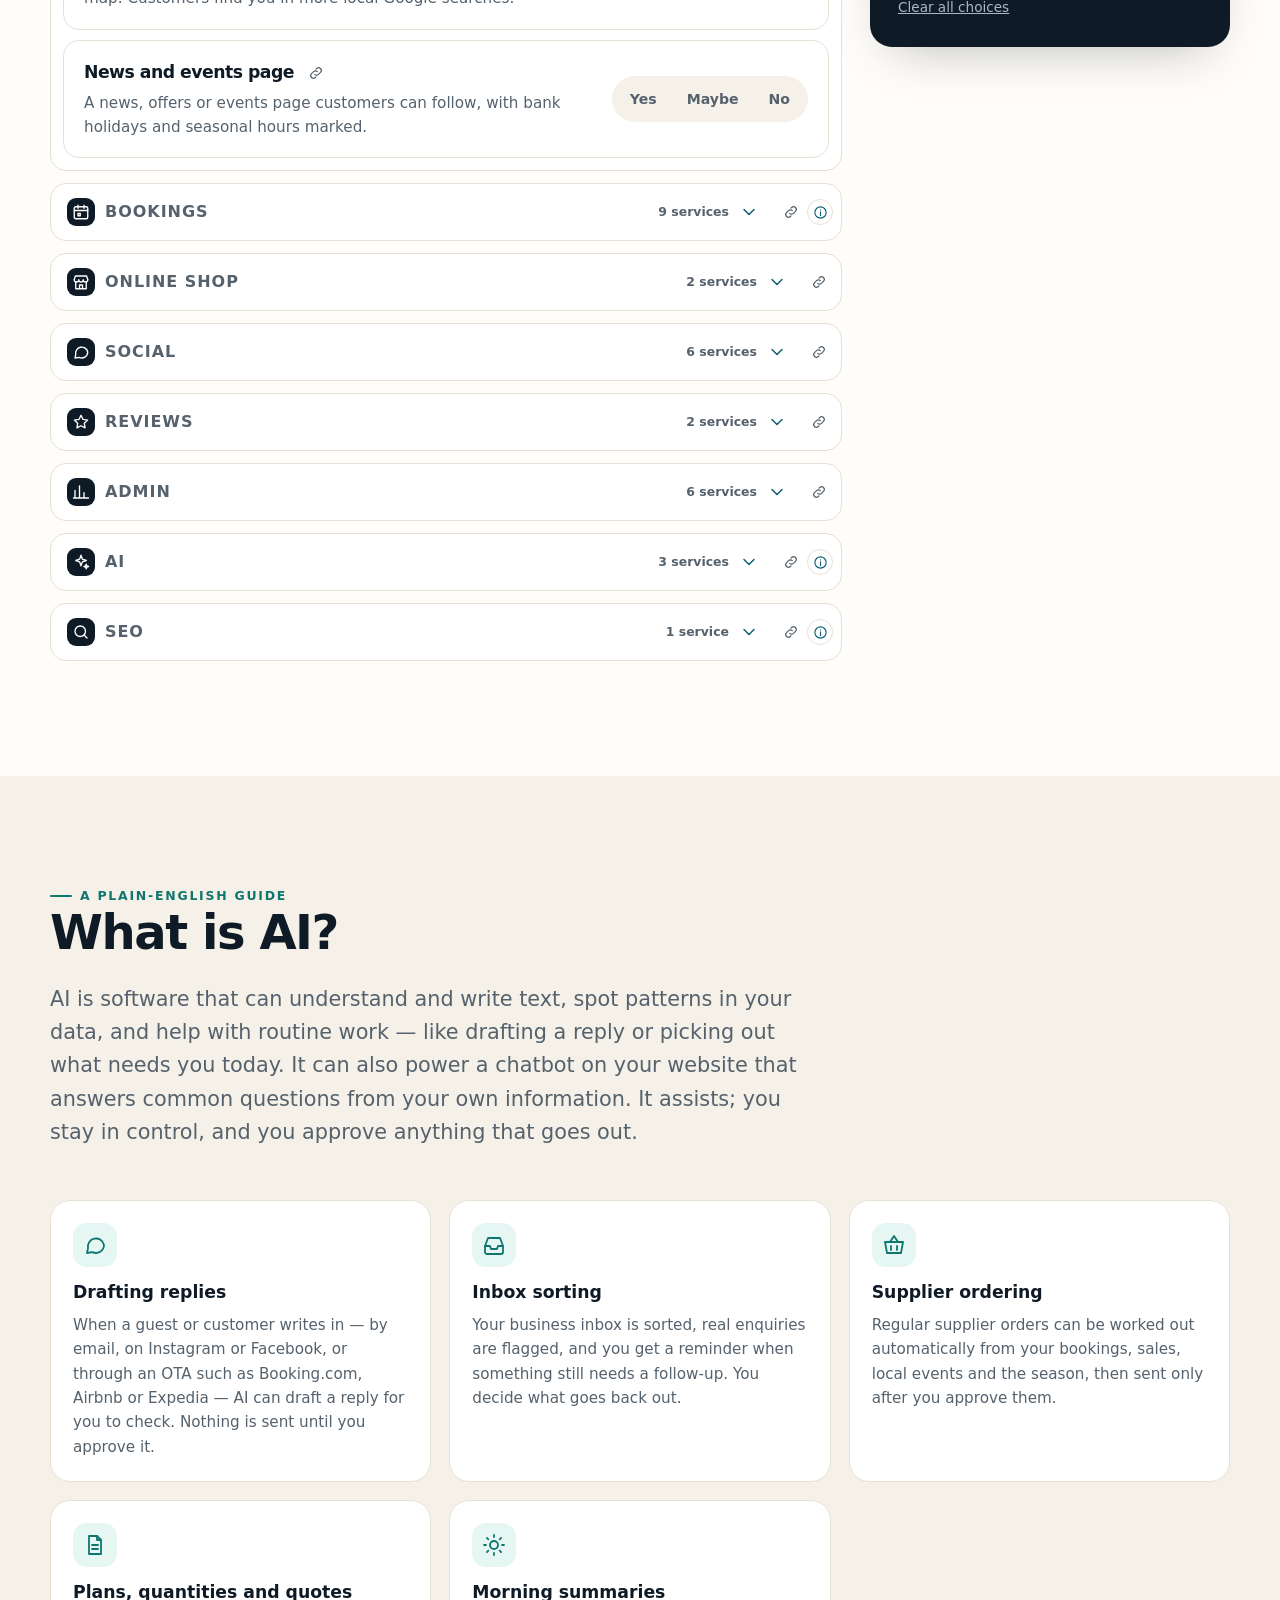
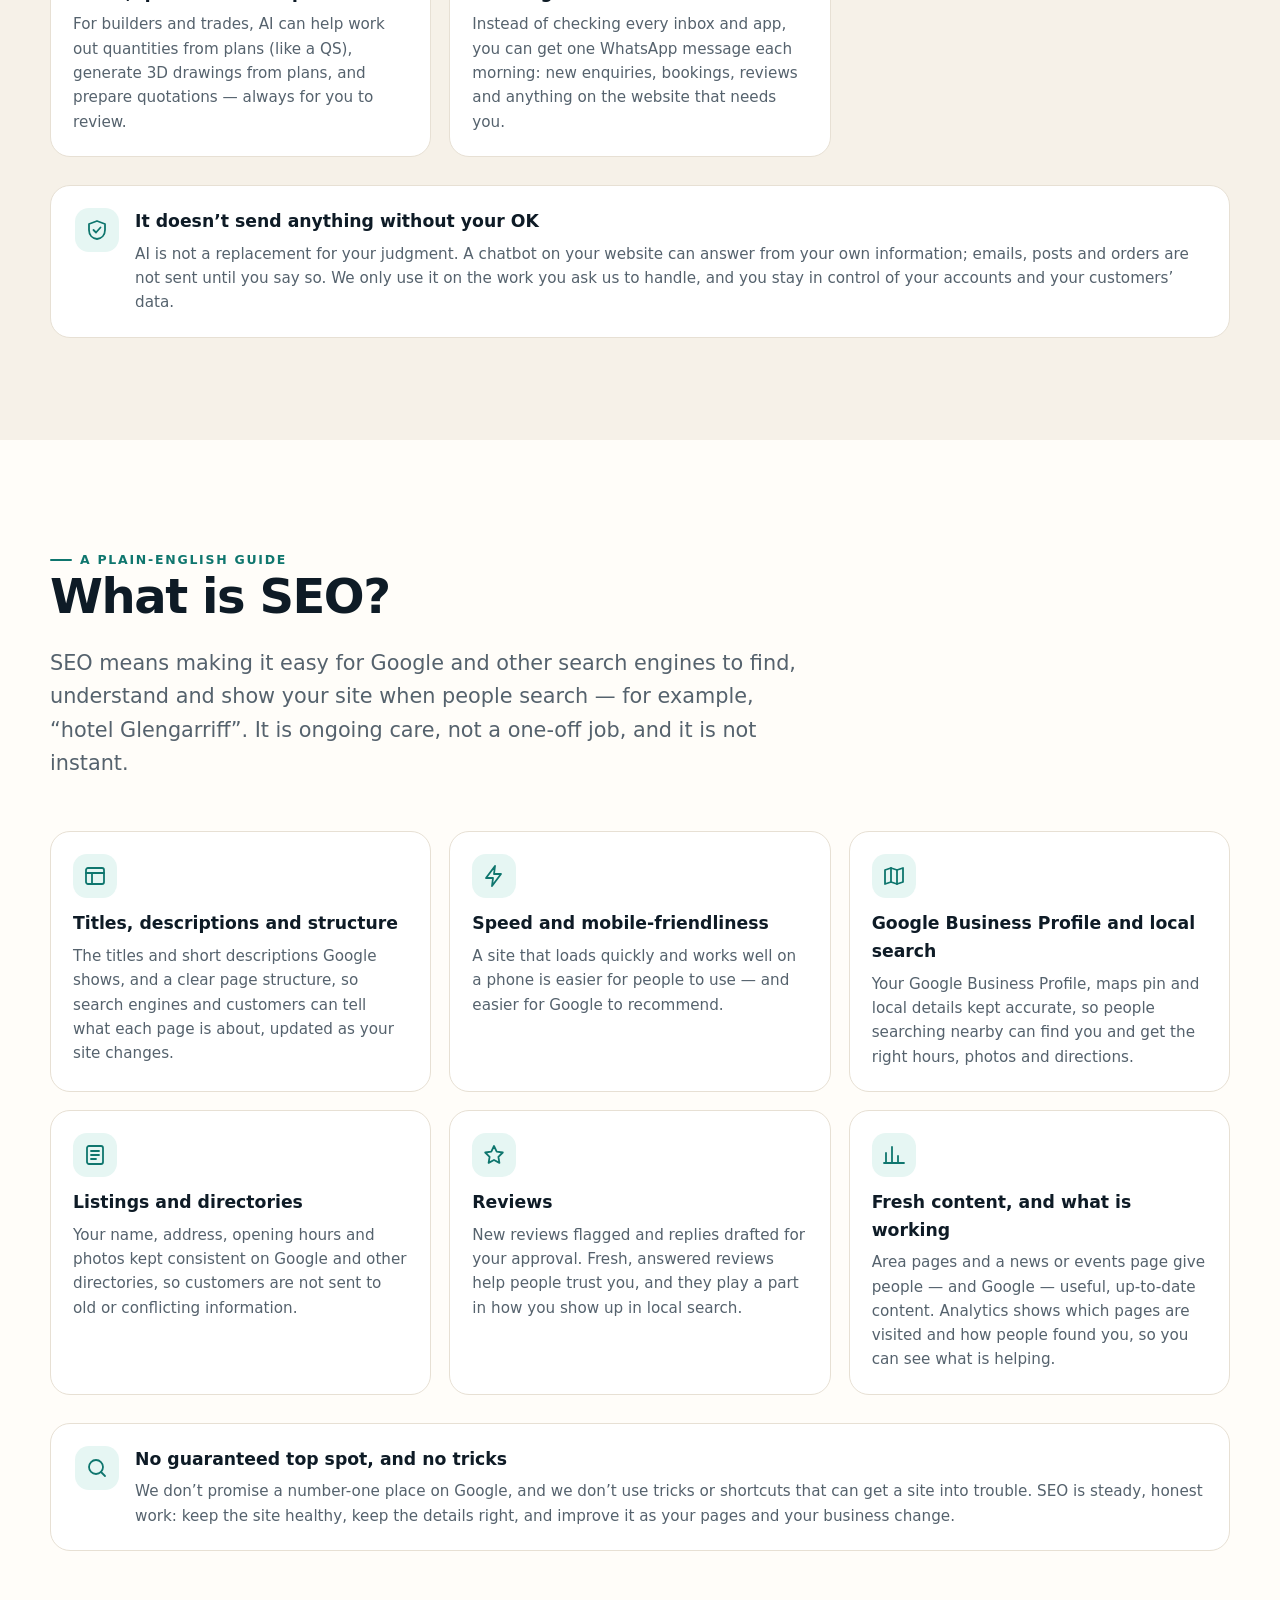
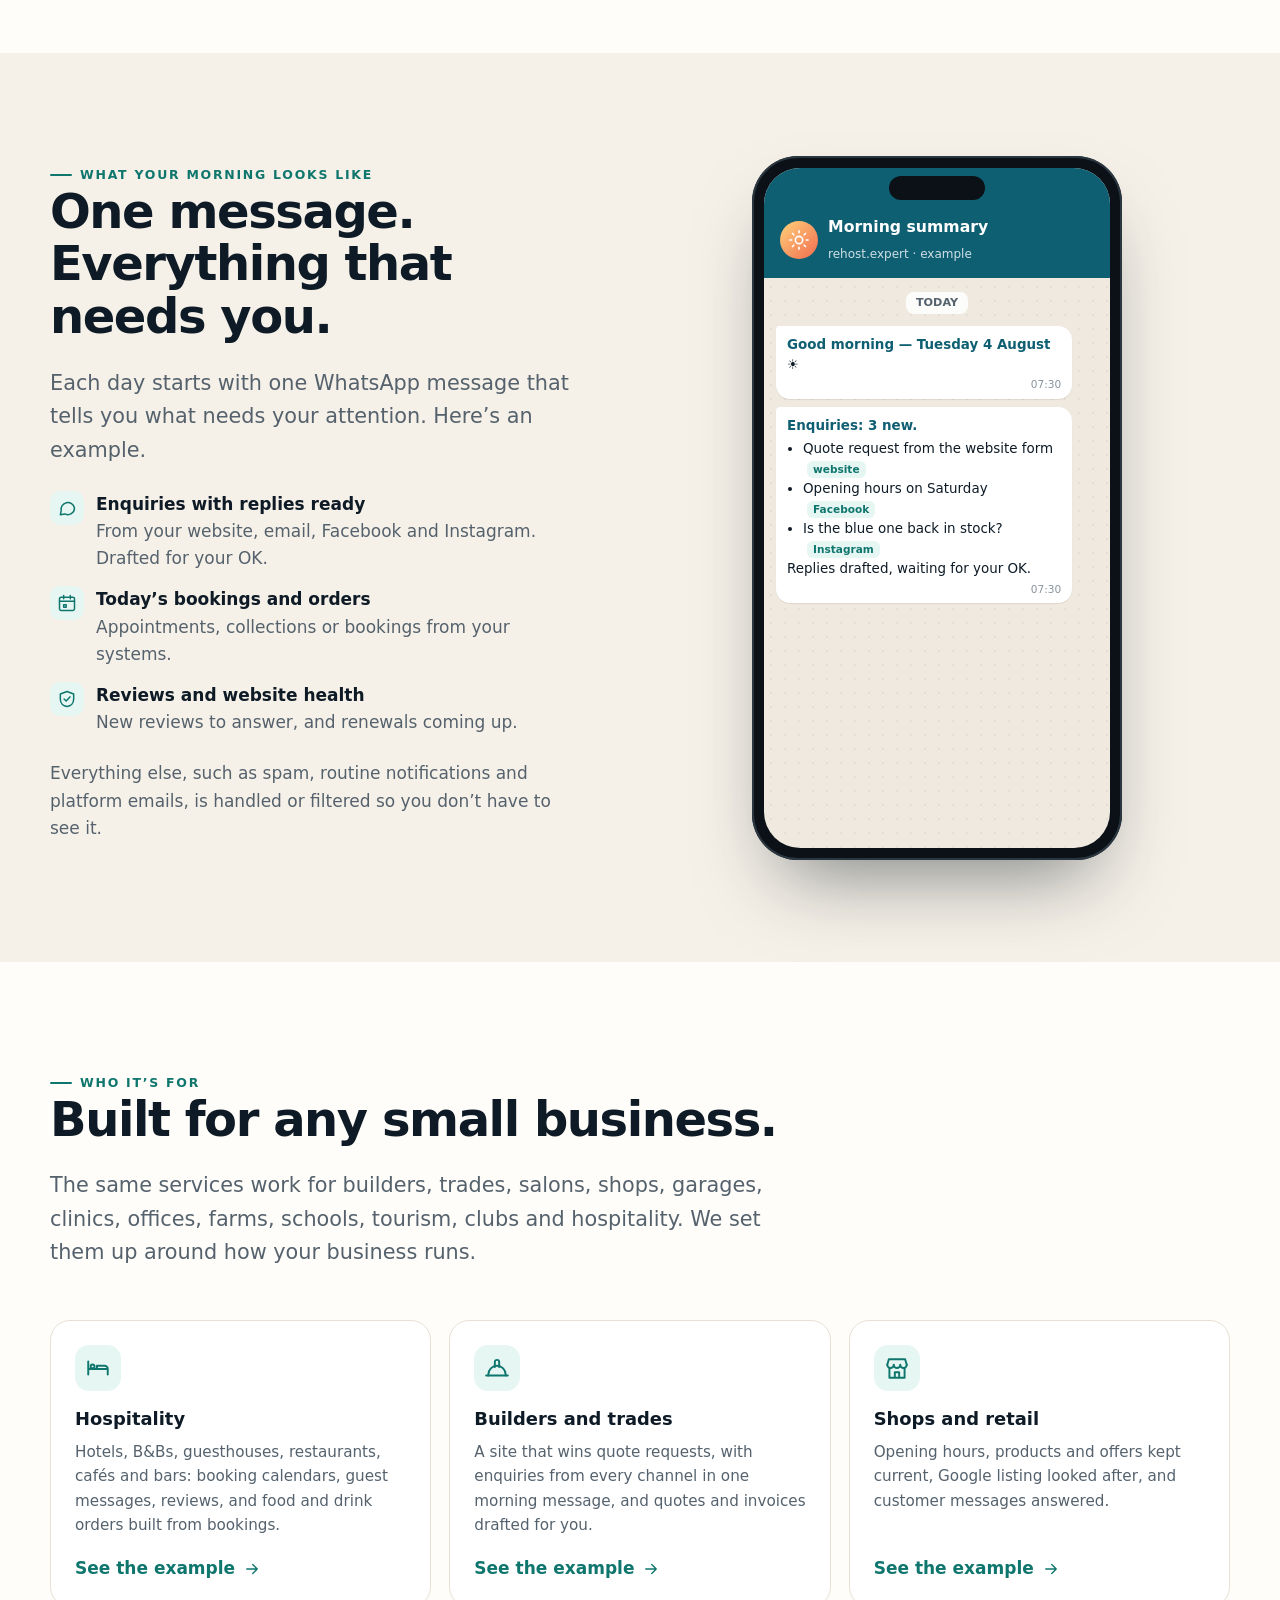
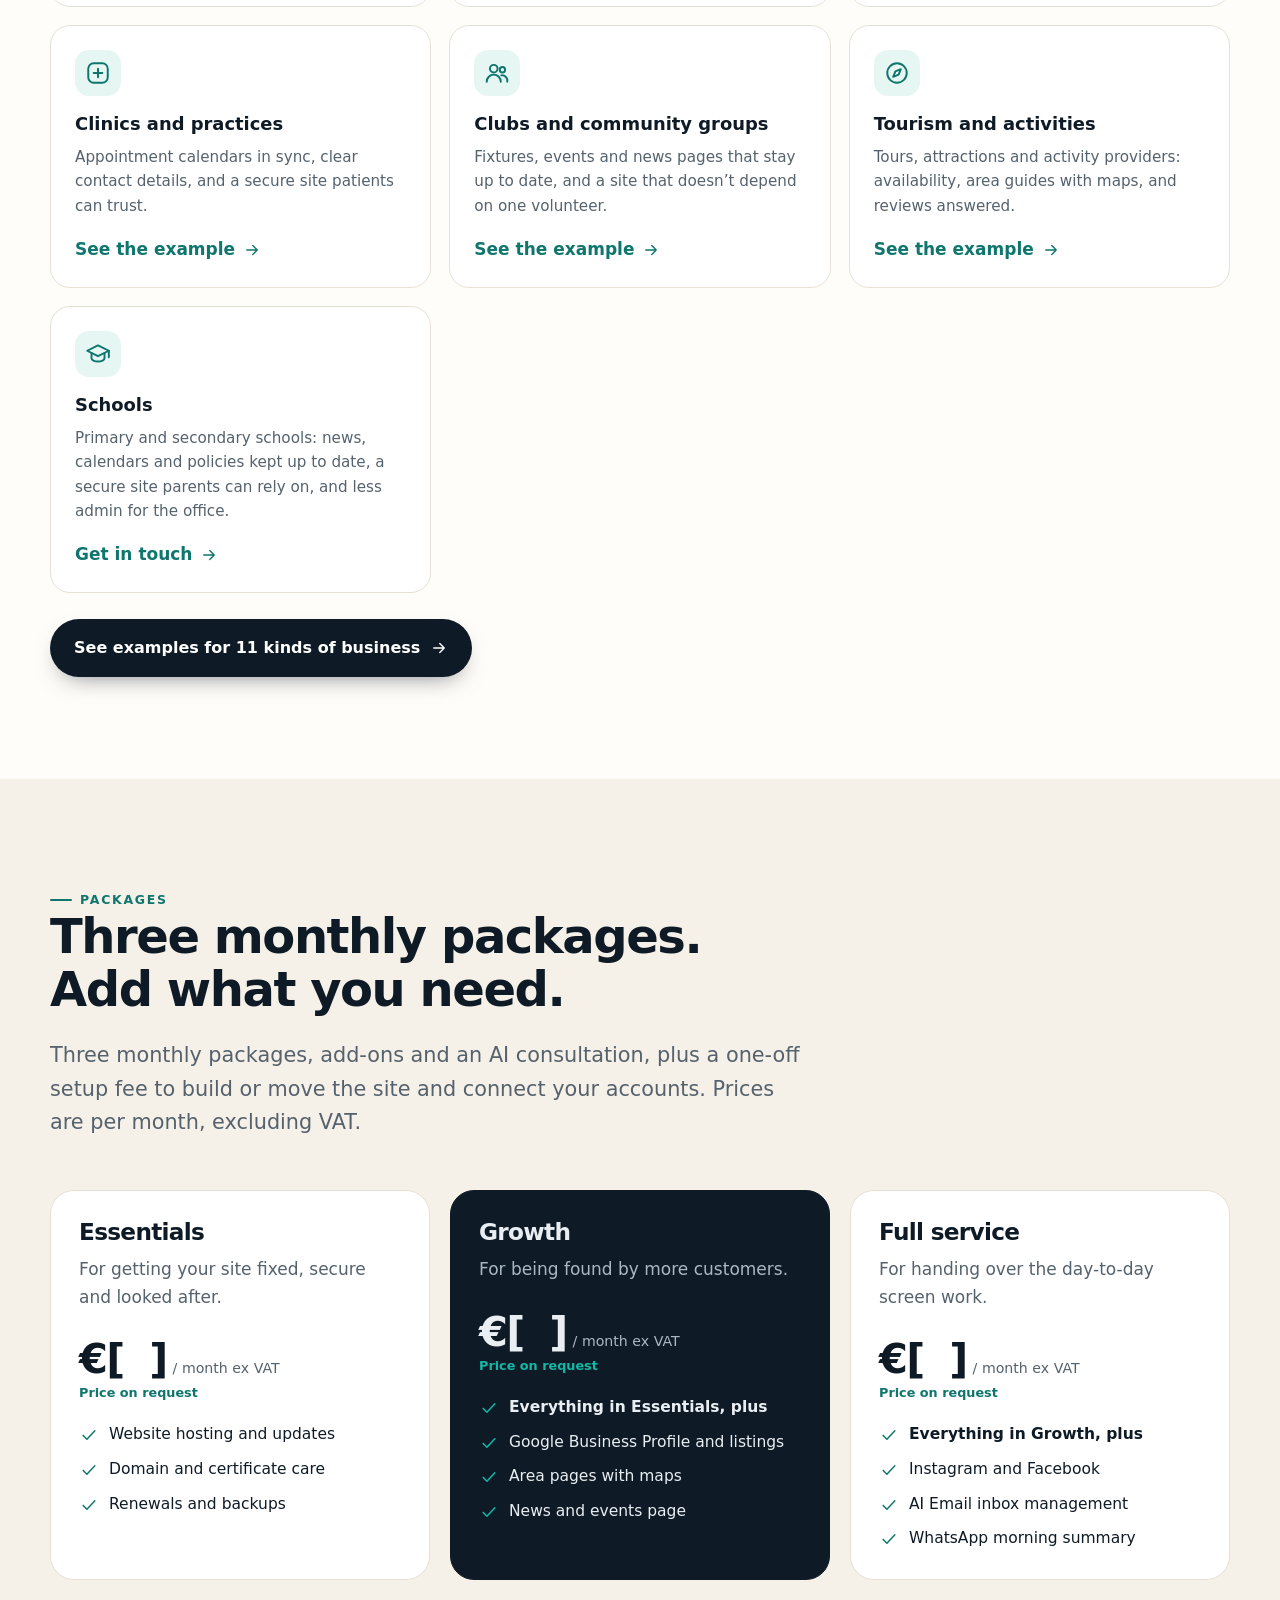
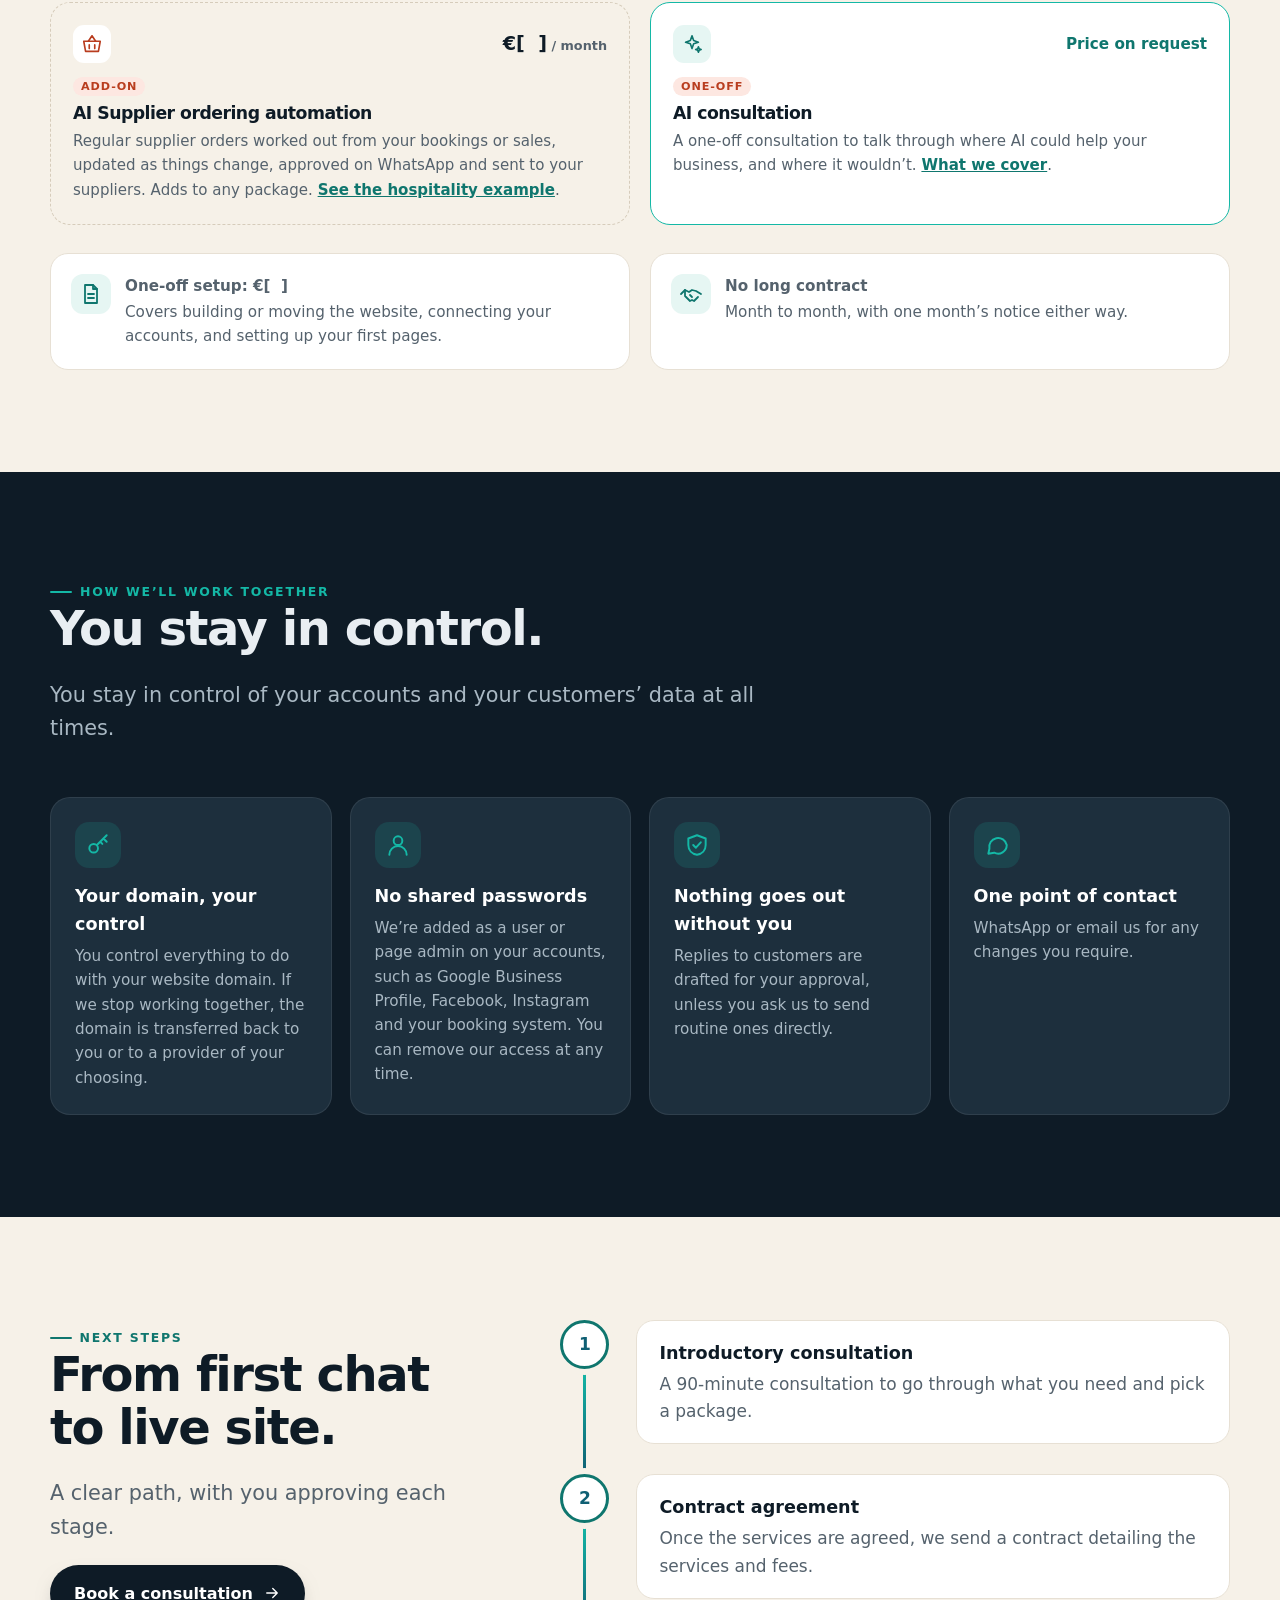
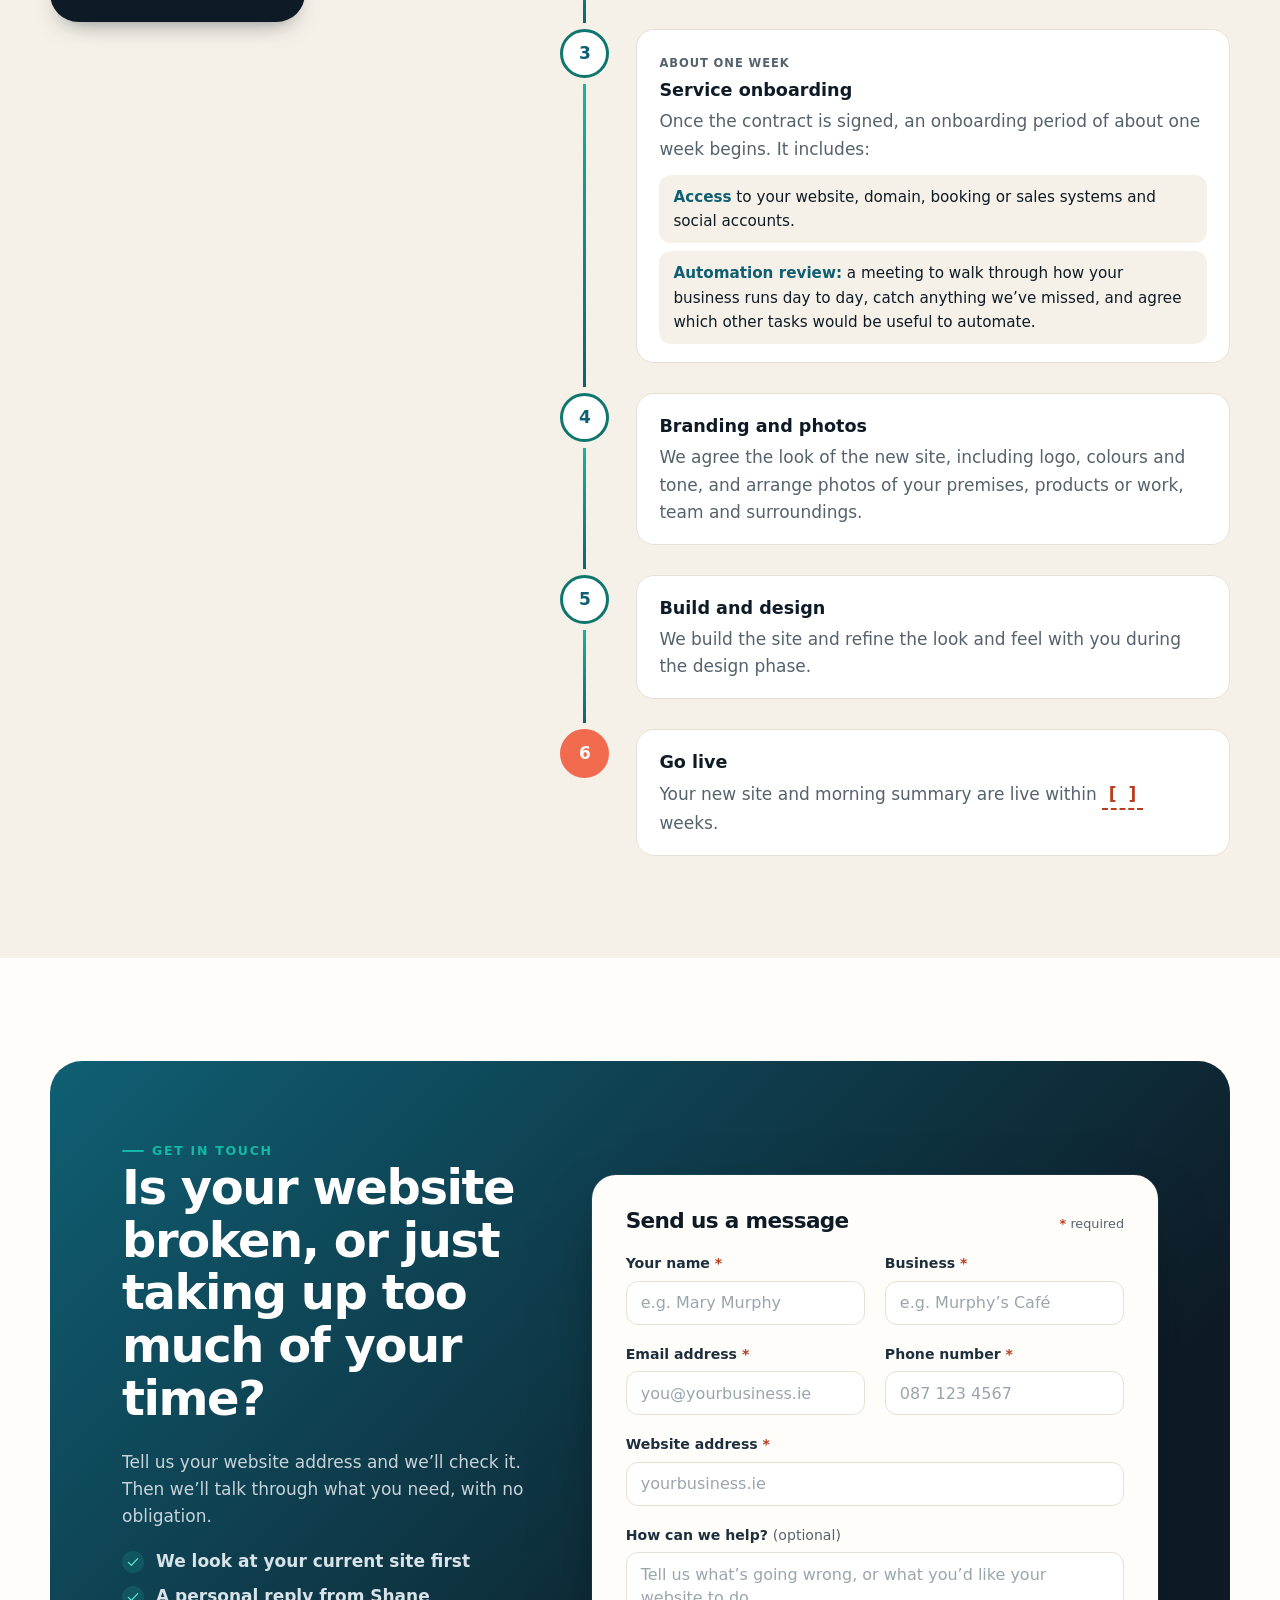
==== commit e418a9bc: "Add site search and a website building and redesign page Header search on every page uses a generate" ====
--- a/index.html
+++ b/index.html
@@ -12,14 +12,17 @@
 <meta property="og:title" content="rehost.expert · Broken website? We rehost, fix and look after it">
 <meta property="og:description" content="Website rescue, hosting and digital services for small businesses.">
 <meta property="og:type" content="website">
-<link rel="icon" href="favicon.svg?v=3a350c4943" type="image/svg+xml">
-<link rel="stylesheet" href="style.css?v=3a350c4943">
+<link rel="icon" href="favicon.svg?v=0fe0bbe5ed" type="image/svg+xml">
+<link rel="stylesheet" href="style.css?v=0fe0bbe5ed">
+<link rel="preload" href="search-index.json?v=8c95621181" as="fetch" crossorigin>
+<link id="site-search-index" href="search-index.json?v=8c95621181">
 <script>document.documentElement.classList.remove('no-js')</script>
 </head>
 <body id="top">
 <a class="skip" href="#main">Skip to content</a>
-<header class="top"><div class="wrap"><a class="brand" href="#top" aria-label="rehost.expert home"><svg viewBox="0 0 64 64" aria-hidden="true"><defs><linearGradient id="lg" x1="0" y1="0" x2="1" y2="1"><stop offset="0" stop-color="#14b8a6"/><stop offset="1" stop-color="#0f5f73"/></linearGradient></defs><rect width="64" height="64" rx="16" fill="url(#lg)"/><path d="M45 22a16 16 0 1 0 3 14" fill="none" stroke="#fff" stroke-width="5" stroke-linecap="round"/><path d="M41 14l6 8-9 3" fill="none" stroke="#fff" stroke-width="5" stroke-linecap="round" stroke-linejoin="round"/><path d="M24 33l6 6 11-12" fill="none" stroke="#ffb199" stroke-width="5" stroke-linecap="round" stroke-linejoin="round"/></svg><b>rehost<span>.expert</span></b></a><button type="button" class="nav-toggle" id="nav-toggle" aria-expanded="false" aria-controls="nav-panel" aria-label="Open menu"><span class="nav-toggle-bars" aria-hidden="true"><span></span><span></span><span></span></span></button><nav class="menu" aria-label="Sections"><a href="#broken">Broken site?</a><a href="#services">Services</a><a href="#ai">AI consultation</a><a href="#sectors">Who it’s for</a><a href="business.html">Business</a><a href="#packages">Packages</a><a href="contact.html">Contact us</a><a class="btn btn--primary" href="#contact">Get in touch</a></nav></div>
-<div class="nav-panel" id="nav-panel" hidden><nav class="nav-panel-menu" aria-label="Mobile"><a href="#broken">Broken site?</a><a href="#services">Services</a><a href="#what-is-ai">What is AI</a><a href="#what-is-seo">What is SEO</a><a href="#ai">AI consultation</a><a href="#sectors">Who it’s for</a><a href="business.html">Business</a><a href="#packages">Packages</a><a href="contact.html">Contact us</a><a class="btn btn--primary" href="#contact">Get in touch</a></nav></div></header>
+<header class="top"><div class="wrap"><a class="brand" href="#top" aria-label="rehost.expert home"><svg viewBox="0 0 64 64" aria-hidden="true"><defs><linearGradient id="lg" x1="0" y1="0" x2="1" y2="1"><stop offset="0" stop-color="#14b8a6"/><stop offset="1" stop-color="#0f5f73"/></linearGradient></defs><rect width="64" height="64" rx="16" fill="url(#lg)"/><path d="M45 22a16 16 0 1 0 3 14" fill="none" stroke="#fff" stroke-width="5" stroke-linecap="round"/><path d="M41 14l6 8-9 3" fill="none" stroke="#fff" stroke-width="5" stroke-linecap="round" stroke-linejoin="round"/><path d="M24 33l6 6 11-12" fill="none" stroke="#ffb199" stroke-width="5" stroke-linecap="round" stroke-linejoin="round"/></svg><b>rehost<span>.expert</span></b></a><div class="top-end"><nav class="menu" aria-label="Sections"><a href="#broken">Broken site?</a><a href="#services">Services</a><a href="website-design.html">Website design</a><a href="#ai">AI consultation</a><a href="#sectors">Who it’s for</a><a href="business.html">Business</a><a href="#packages">Packages</a><a href="contact.html">Contact us</a><a class="btn btn--primary" href="#contact">Get in touch</a></nav><div class="top-tools"><button type="button" class="site-search-btn" data-open-search aria-expanded="false" aria-controls="site-search" aria-label="Search the site"><svg viewBox="0 0 24 24" width="18" height="18" fill="none" stroke="currentColor" stroke-width="1.8" stroke-linecap="round" stroke-linejoin="round" aria-hidden="true"><circle cx="11" cy="11" r="7"/><path d="m20 20-4-4"/></svg></button><button type="button" class="nav-toggle" id="nav-toggle" aria-expanded="false" aria-controls="nav-panel" aria-label="Open menu"><span class="nav-toggle-bars" aria-hidden="true"><span></span><span></span><span></span></span></button></div></div></div>
+<div class="nav-panel" id="nav-panel" hidden><button type="button" class="nav-panel-search" data-open-search aria-expanded="false" aria-controls="site-search"><svg viewBox="0 0 24 24" width="18" height="18" fill="none" stroke="currentColor" stroke-width="1.8" stroke-linecap="round" stroke-linejoin="round" aria-hidden="true"><circle cx="11" cy="11" r="7"/><path d="m20 20-4-4"/></svg><span>Search the site</span></button><nav class="nav-panel-menu" aria-label="Mobile"><a href="#broken">Broken site?</a><a href="#services">Services</a><a href="website-design.html">Website design</a><a href="#what-is-ai">What is AI</a><a href="#what-is-seo">What is SEO</a><a href="#ai">AI consultation</a><a href="#sectors">Who it’s for</a><a href="business.html">Business</a><a href="#packages">Packages</a><a href="contact.html">Contact us</a><a class="btn btn--primary" href="#contact">Get in touch</a></nav></div></header>
+<div class="site-search" id="site-search" hidden><div class="site-search-back" id="site-search-back"></div><div class="site-search-dialog" id="site-search-dialog" role="dialog" aria-modal="true" aria-labelledby="site-search-title"><div class="site-search-bar"><h2 id="site-search-title" class="vh">Search the site</h2><form class="site-search-form" id="site-search-form" role="search" action="#" method="get"><span class="site-search-ic" aria-hidden="true"><svg viewBox="0 0 24 24" width="18" height="18" fill="none" stroke="currentColor" stroke-width="1.8" stroke-linecap="round" stroke-linejoin="round" aria-hidden="true"><circle cx="11" cy="11" r="7"/><path d="m20 20-4-4"/></svg></span><label for="site-search-q" class="vh">Search pages and services</label><input type="search" id="site-search-q" name="q" placeholder="Search pages and services" autocomplete="off" autocorrect="off" spellcheck="false" enterkeyhint="search"><button type="button" class="site-search-clear" id="site-search-clear" hidden aria-label="Clear search"><svg viewBox="0 0 24 24" width="18" height="18" fill="none" stroke="currentColor" stroke-width="1.8" stroke-linecap="round" stroke-linejoin="round" aria-hidden="true"><path d="M6 6l12 12M18 6 6 18"/></svg></button></form><button type="button" class="site-search-close" id="site-search-close" aria-label="Close search"><svg viewBox="0 0 24 24" width="18" height="18" fill="none" stroke="currentColor" stroke-width="1.8" stroke-linecap="round" stroke-linejoin="round" aria-hidden="true"><path d="M6 6l12 12M18 6 6 18"/></svg></button></div><div class="site-search-body"><p class="site-search-status" id="site-search-status" role="status" aria-live="polite"></p><ul class="site-search-results" id="site-search-results" role="listbox" aria-label="Search results"></ul></div></div></div>
 <main id="main">
 <section class="hero"><div class="wrap">
 <div class="rv">
@@ -152,6 +155,7 @@
 <div id="svc-list"><div class="group rv is-open" id="services-website">
 <div class="group-head"><h3><button type="button" class="group-toggle" id="group-btn-website" aria-expanded="true" aria-controls="group-panel-website"><span class="group-ic"><svg viewBox="0 0 24 24" width="18" height="18" fill="none" stroke="currentColor" stroke-width="1.8" stroke-linecap="round" stroke-linejoin="round" aria-hidden="true"><circle cx="12" cy="12" r="9"/><path d="M3 12h18M12 3c2.8 3 2.8 15 0 18M12 3c-2.8 3-2.8 15 0 18"/></svg></span><span class="group-title">Website</span><span class="group-meta"><span class="group-count">6 services</span><span class="group-picked" hidden></span></span><svg viewBox="0 0 24 24" width="18" height="18" fill="none" stroke="currentColor" stroke-width="1.8" stroke-linecap="round" stroke-linejoin="round" aria-hidden="true" class="chev"><path d="m6 9 6 6 6-6"/></svg></button></h3><div class="group-actions"><button type="button" class="svc-link group-link" aria-label="Copy link to Website services" data-group-link><svg viewBox="0 0 24 24" width="18" height="18" fill="none" stroke="currentColor" stroke-width="1.8" stroke-linecap="round" stroke-linejoin="round" aria-hidden="true"><path d="M10 14a4 4 0 0 0 5.7 0l3-3a4 4 0 0 0-5.7-5.7l-1 1"/><path d="M14 10a4 4 0 0 0-5.7 0l-3 3a4 4 0 0 0 5.7 5.7l1-1"/></svg></button></div></div>
 <div class="group-body" id="group-panel-website" role="region" aria-labelledby="group-btn-website" aria-hidden="false"><div class="group-panel">
+<p class="group-guide"><a href="website-design.html">Website building and redesign: what we offer</a></p>
 <article class="svc" id="service-hosting-and-updates" data-i="0" data-area="Website" data-name="Hosting and updates">
 <div><h4><span class="svc-name">Hosting and updates</span><button type="button" class="svc-link" aria-label="Copy link to Hosting and updates" data-svc-link><svg viewBox="0 0 24 24" width="18" height="18" fill="none" stroke="currentColor" stroke-width="1.8" stroke-linecap="round" stroke-linejoin="round" aria-hidden="true"><path d="M10 14a4 4 0 0 0 5.7 0l3-3a4 4 0 0 0-5.7-5.7l-1 1"/><path d="M14 10a4 4 0 0 0-5.7 0l-3 3a4 4 0 0 0 5.7 5.7l1-1"/></svg></button></h4><p>Fast, low-cost hosting on your own domain with a secure (https) certificate. Text, photo, product, menu and price changes whenever you ask.</p></div>
 <fieldset class="seg"><legend>Include Hosting and updates?</legend>
@@ -174,7 +178,7 @@
 <label class="n"><input type="radio" name="s2" value="no"><span>No</span></label>
 </fieldset></article>
 <article class="svc" id="service-website-redesign" data-i="3" data-area="Website" data-name="Website redesign">
-<div><h4><span class="svc-name">Website redesign</span><button type="button" class="svc-link" aria-label="Copy link to Website redesign" data-svc-link><svg viewBox="0 0 24 24" width="18" height="18" fill="none" stroke="currentColor" stroke-width="1.8" stroke-linecap="round" stroke-linejoin="round" aria-hidden="true"><path d="M10 14a4 4 0 0 0 5.7 0l3-3a4 4 0 0 0-5.7-5.7l-1 1"/><path d="M14 10a4 4 0 0 0-5.7 0l-3 3a4 4 0 0 0 5.7 5.7l1-1"/></svg></button></h4><p>A fresh, modern look and clearer layout for your current site: mobile-friendly and fast, keeping your content, photos and domain. Whether your site stays where it is or moves to us.</p></div>
+<div><h4><span class="svc-name">Website redesign</span><button type="button" class="svc-link" aria-label="Copy link to Website redesign" data-svc-link><svg viewBox="0 0 24 24" width="18" height="18" fill="none" stroke="currentColor" stroke-width="1.8" stroke-linecap="round" stroke-linejoin="round" aria-hidden="true"><path d="M10 14a4 4 0 0 0 5.7 0l3-3a4 4 0 0 0-5.7-5.7l-1 1"/><path d="M14 10a4 4 0 0 0-5.7 0l-3 3a4 4 0 0 0 5.7 5.7l1-1"/></svg></button></h4><p>A fresh, modern look and clearer layout for your current site: mobile-friendly and fast, keeping your content, photos and domain. Whether your site stays where it is or moves to us.</p><p class="svc-guide"><a href="website-design.html">Website building and redesign: what we offer</a></p></div>
 <fieldset class="seg"><legend>Include Website redesign?</legend>
 <label class="y"><input type="radio" name="s3" value="yes"><span>Yes</span></label>
 <label class="m"><input type="radio" name="s3" value="maybe"><span>Maybe</span></label>
@@ -555,7 +559,7 @@
 </div></section>
 </main>
 <footer class="foot"><div class="wrap"><a class="brand" href="#top" aria-label="rehost.expert home"><svg viewBox="0 0 64 64" aria-hidden="true"><defs><linearGradient id="lg" x1="0" y1="0" x2="1" y2="1"><stop offset="0" stop-color="#14b8a6"/><stop offset="1" stop-color="#0f5f73"/></linearGradient></defs><rect width="64" height="64" rx="16" fill="url(#lg)"/><path d="M45 22a16 16 0 1 0 3 14" fill="none" stroke="#fff" stroke-width="5" stroke-linecap="round"/><path d="M41 14l6 8-9 3" fill="none" stroke="#fff" stroke-width="5" stroke-linecap="round" stroke-linejoin="round"/><path d="M24 33l6 6 11-12" fill="none" stroke="#ffb199" stroke-width="5" stroke-linecap="round" stroke-linejoin="round"/></svg><b>rehost<span>.expert</span></b></a><span>Website rescue, hosting and digital services for small businesses.</span><span class="foot-mail">shane@rehost.expert</span><span>© 2026 rehost.expert</span></div></footer>
-<script src="app.js?v=3a350c4943"></script>
+<script src="app.js?v=0fe0bbe5ed"></script>
 <script data-goatcounter="https://rehostexpert.goatcounter.com/count" async src="https://gc.zgo.at/count.js"></script>
 </body>
 </html>
--- a/style.css
+++ b/style.css
@@ -572,3 +572,64 @@
 }
 @media (prefers-reduced-motion: reduce){.svc.is-target,.group.is-target{transition:none}}
 
+
+/* visually hidden */
+.vh{position:absolute;width:1px;height:1px;padding:0;margin:-1px;overflow:hidden;clip:rect(0 0 0 0);white-space:nowrap;border:0}
+
+/* header cluster: menu + search + hamburger */
+.top-end{display:flex;align-items:center;gap:16px;margin-left:auto;min-width:0}
+.top-tools{display:flex;align-items:center;gap:2px;flex:none}
+.nav-toggle{margin:0}
+.menu{gap:16px}
+.site-search-btn{display:inline-flex;align-items:center;justify-content:center;width:44px;height:44px;margin:0;padding:0;border:0;border-radius:10px;background:transparent;color:var(--ink);cursor:pointer;flex:none}
+.site-search-btn svg{width:20px;height:20px;display:block;max-width:none}
+.site-search-btn:hover{background:var(--sand);color:var(--sea)}
+.site-search-btn:focus-visible{outline:3px solid var(--coral);outline-offset:2px}
+.site-search-btn[aria-expanded="true"]{background:var(--sand);color:var(--sea)}
+.nav-panel-search{display:flex;align-items:center;gap:10px;width:min(var(--max),100% - 40px);margin:4px auto 10px;padding:12px 14px;border:1.5px solid var(--line);border-radius:12px;background:#fff;color:var(--muted);font:inherit;font-weight:650;font-size:1rem;cursor:pointer;text-align:left}
+.nav-panel-search svg{width:18px;height:18px;flex:none;color:var(--sea)}
+.nav-panel-search:hover,.nav-panel-search:focus-visible{border-color:var(--sea-2);color:var(--ink)}
+.nav-panel-search:focus-visible{outline:3px solid var(--coral);outline-offset:2px}
+
+/* site search dialog */
+body.search-open{overflow:hidden}
+.site-search{position:fixed;inset:0;z-index:80}
+.site-search-back{position:absolute;inset:0;background:rgba(14,27,38,.4)}
+.site-search-dialog{position:relative;width:min(640px,calc(100% - 24px));margin:88px auto 24px;max-height:calc(100vh - 112px);display:flex;flex-direction:column;background:var(--paper);border:1px solid var(--line);border-radius:20px;box-shadow:var(--shadow);overflow:hidden}
+.site-search-bar{display:flex;align-items:center;gap:8px;padding:12px 12px 10px 12px;border-bottom:1px solid var(--line);flex:none;background:#fff}
+.site-search-form{position:relative;flex:1;display:flex;align-items:center;min-width:0}
+.site-search-ic{position:absolute;left:12px;display:flex;pointer-events:none;color:var(--muted)}
+.site-search-ic svg{width:18px;height:18px;display:block}
+.site-search-form input[type=search]{width:100%;box-sizing:border-box;padding:12px 44px 12px 40px;border-radius:12px;border:1.5px solid var(--line);background:#fff;color:var(--ink);font:inherit;font-weight:550;font-size:1rem}
+.site-search-form input[type=search]::placeholder{color:var(--muted);font-weight:500}
+.site-search-form input[type=search]:focus{outline:none;border-color:var(--sea-2);box-shadow:0 0 0 4px rgba(20,184,166,.22)}
+.site-search-form input[type=search]::-webkit-search-cancel-button,
+.site-search-form input[type=search]::-webkit-search-decoration{-webkit-appearance:none;appearance:none}
+.site-search-clear,.site-search-close{display:inline-flex;align-items:center;justify-content:center;width:40px;height:40px;margin:0;padding:0;border:0;border-radius:10px;background:transparent;color:var(--muted);cursor:pointer;flex:none}
+.site-search-clear{position:absolute;right:4px;top:50%;transform:translateY(-50%)}
+.site-search-clear:hover,.site-search-close:hover{color:var(--ink);background:var(--sand)}
+.site-search-clear:focus-visible,.site-search-close:focus-visible{outline:3px solid var(--coral);outline-offset:2px}
+.site-search-clear svg,.site-search-close svg{width:18px;height:18px;display:block}
+.site-search-body{overflow:auto;padding:8px 12px 16px;min-height:80px}
+.site-search-status{margin:8px 8px 4px;font-size:.92rem;font-weight:650;color:var(--muted)}
+.site-search-results{list-style:none;margin:0;padding:0;display:grid;gap:6px}
+.site-search-results li{margin:0}
+.site-search-results a{display:block;padding:12px 14px;border-radius:14px;text-decoration:none;color:var(--ink);border:1px solid transparent}
+.site-search-results a:hover,.site-search-results a:focus-visible,.site-search-results a.is-active{background:#f3fbfa;border-color:rgba(15,118,110,.35)}
+.site-search-results a:focus-visible{outline:3px solid var(--coral);outline-offset:2px}
+.site-search-rtitle{display:block;font-weight:750;letter-spacing:-.02em;font-size:1.02rem}
+.site-search-rcrumb{display:block;margin-top:2px;font-size:.78rem;font-weight:700;letter-spacing:.06em;text-transform:uppercase;color:var(--sea)}
+.site-search-rsnip{display:block;margin-top:4px;font-size:.92rem;color:var(--muted);line-height:1.45}
+.site-search-rsnip mark{background:rgba(20,184,166,.22);color:var(--ink);padding:0 .12em;border-radius:3px;font-weight:650}
+@media (max-width:640px){
+  .site-search-dialog{width:100%;margin:72px 0 0;max-height:calc(100vh - 72px);border-radius:0 0 20px 20px;border-left:0;border-right:0}
+  .site-search-form input[type=search]{padding-top:14px;padding-bottom:14px;font-size:16px}
+}
+@media (prefers-reduced-motion:reduce){
+  .site-search-results a,.site-search-btn,.site-search-clear,.site-search-close{transition:none}
+}
+
+/* website-design page */
+.split-2{display:grid;grid-template-columns:repeat(2,1fr);gap:20px}
+.split-2 .plan svg{width:42px;height:42px;padding:9px;border-radius:14px;background:#e6f6f3;color:var(--sea);margin-bottom:14px}
+@media (max-width:700px){.split-2{grid-template-columns:1fr}}
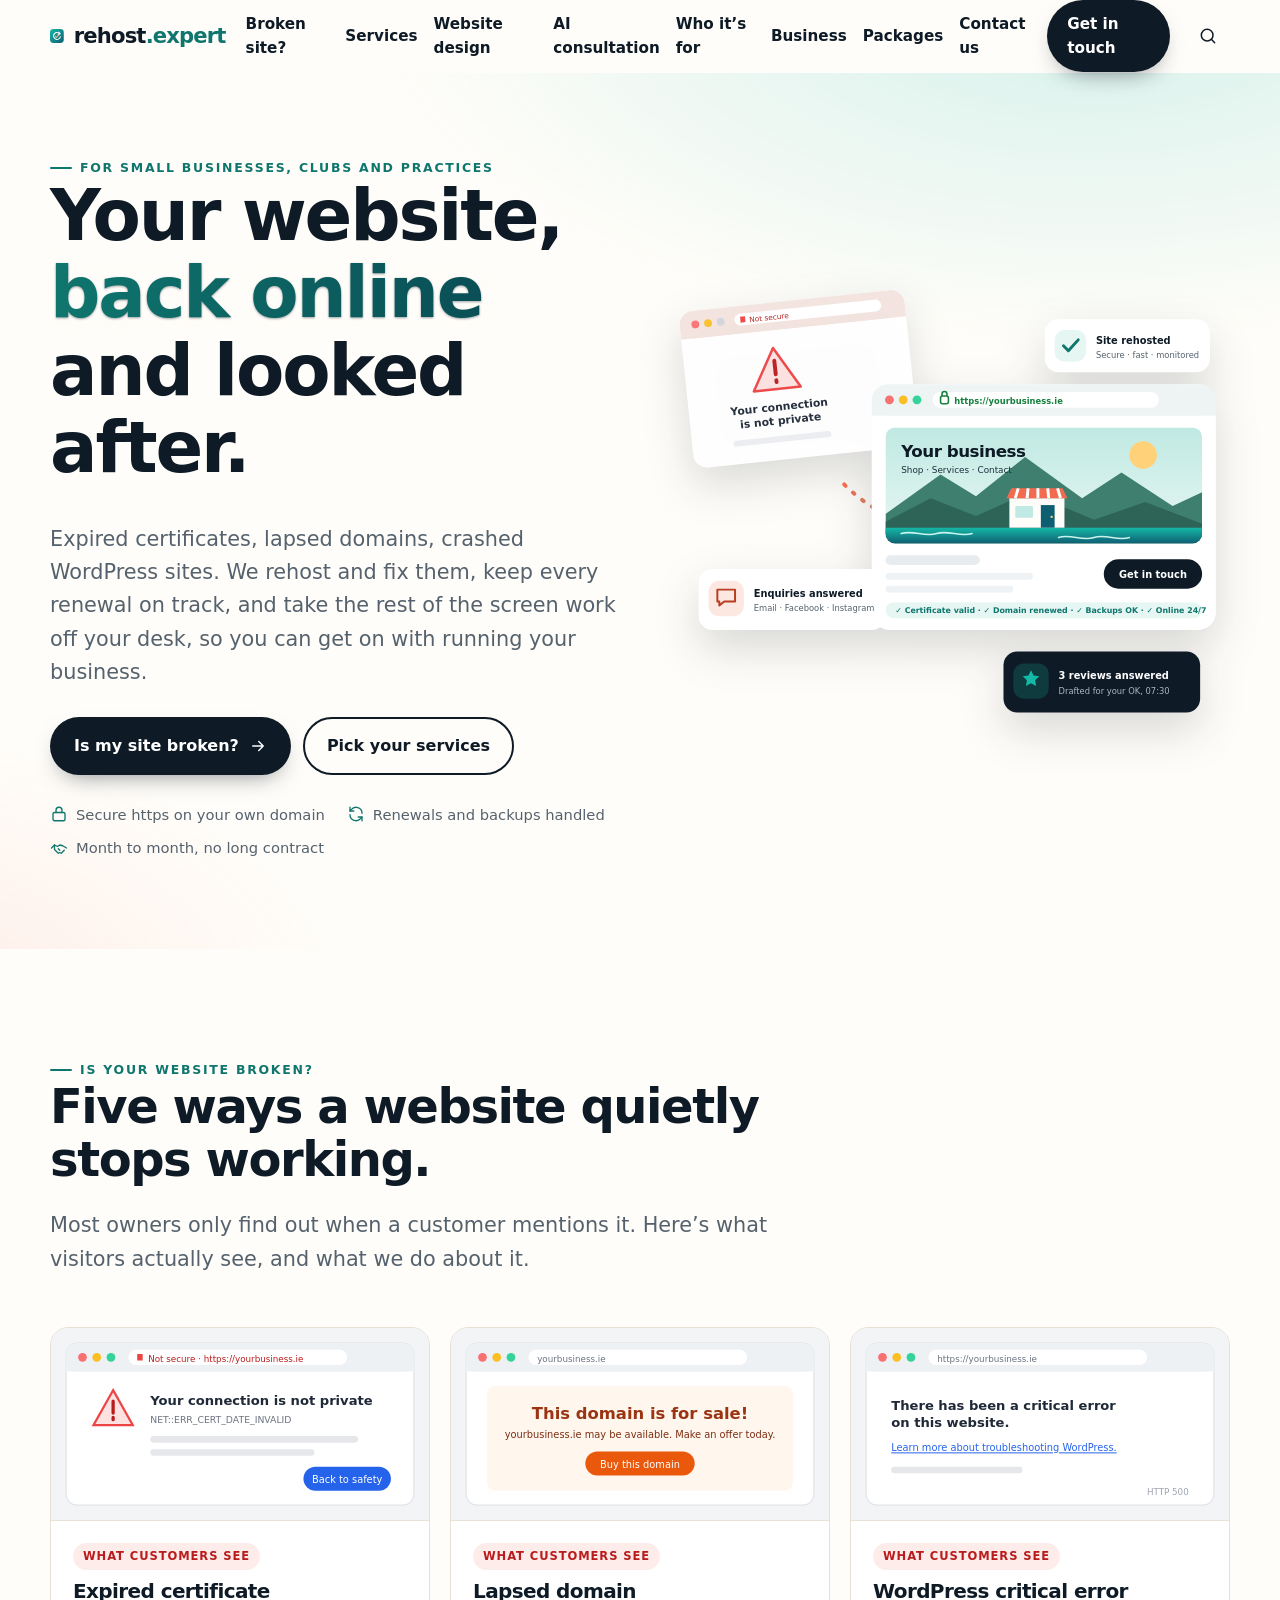
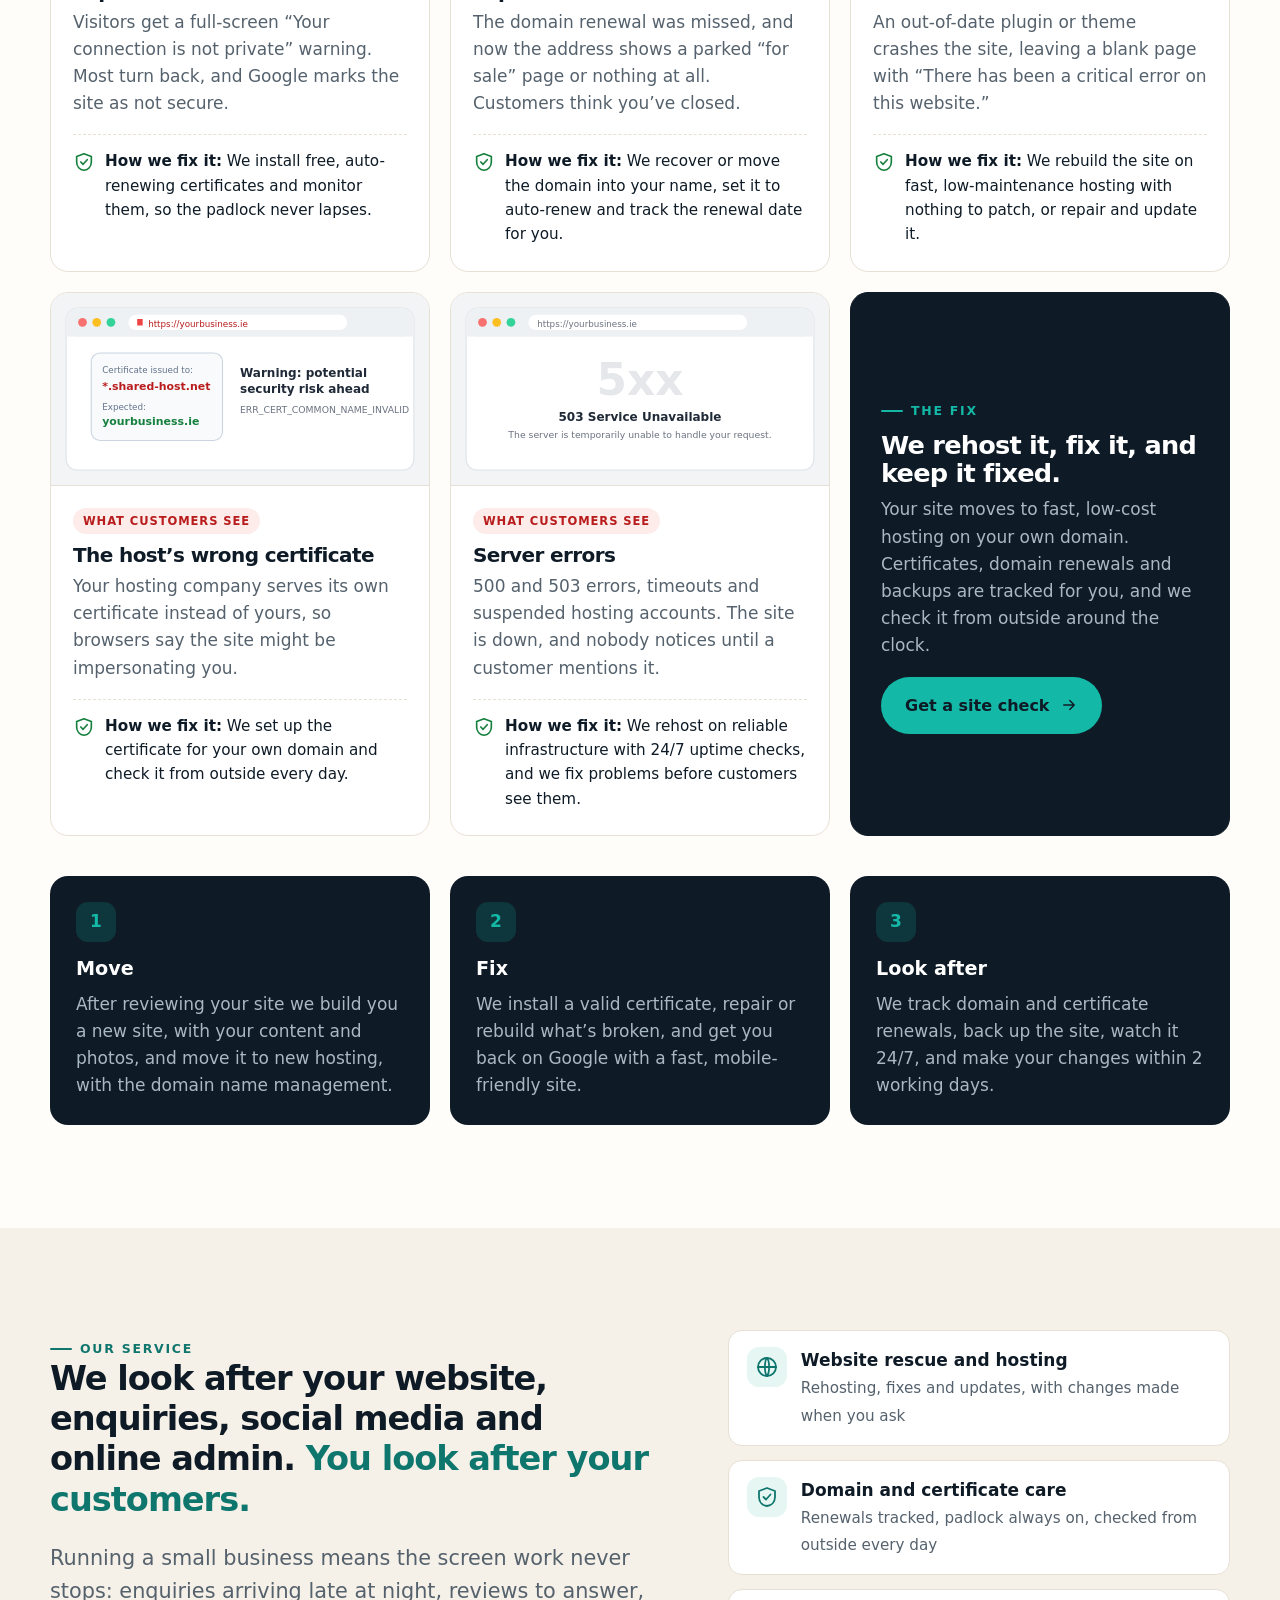
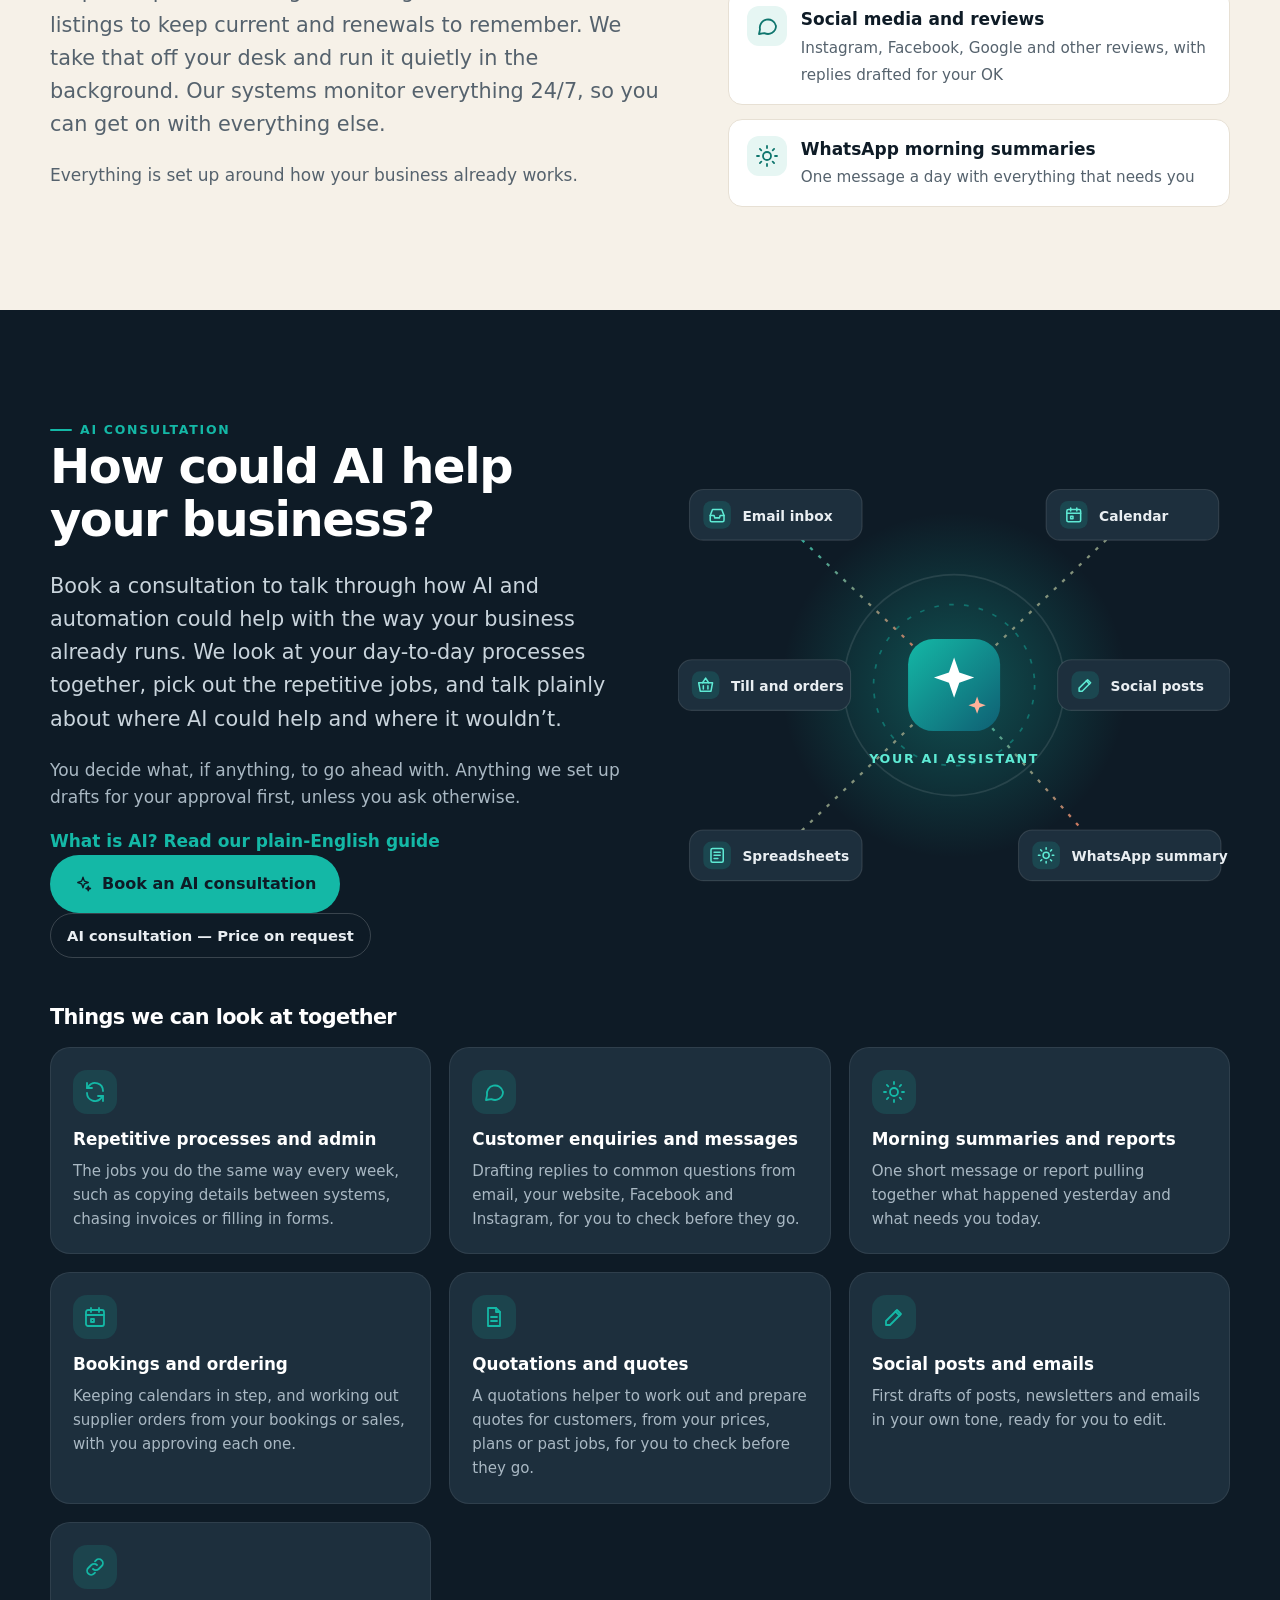
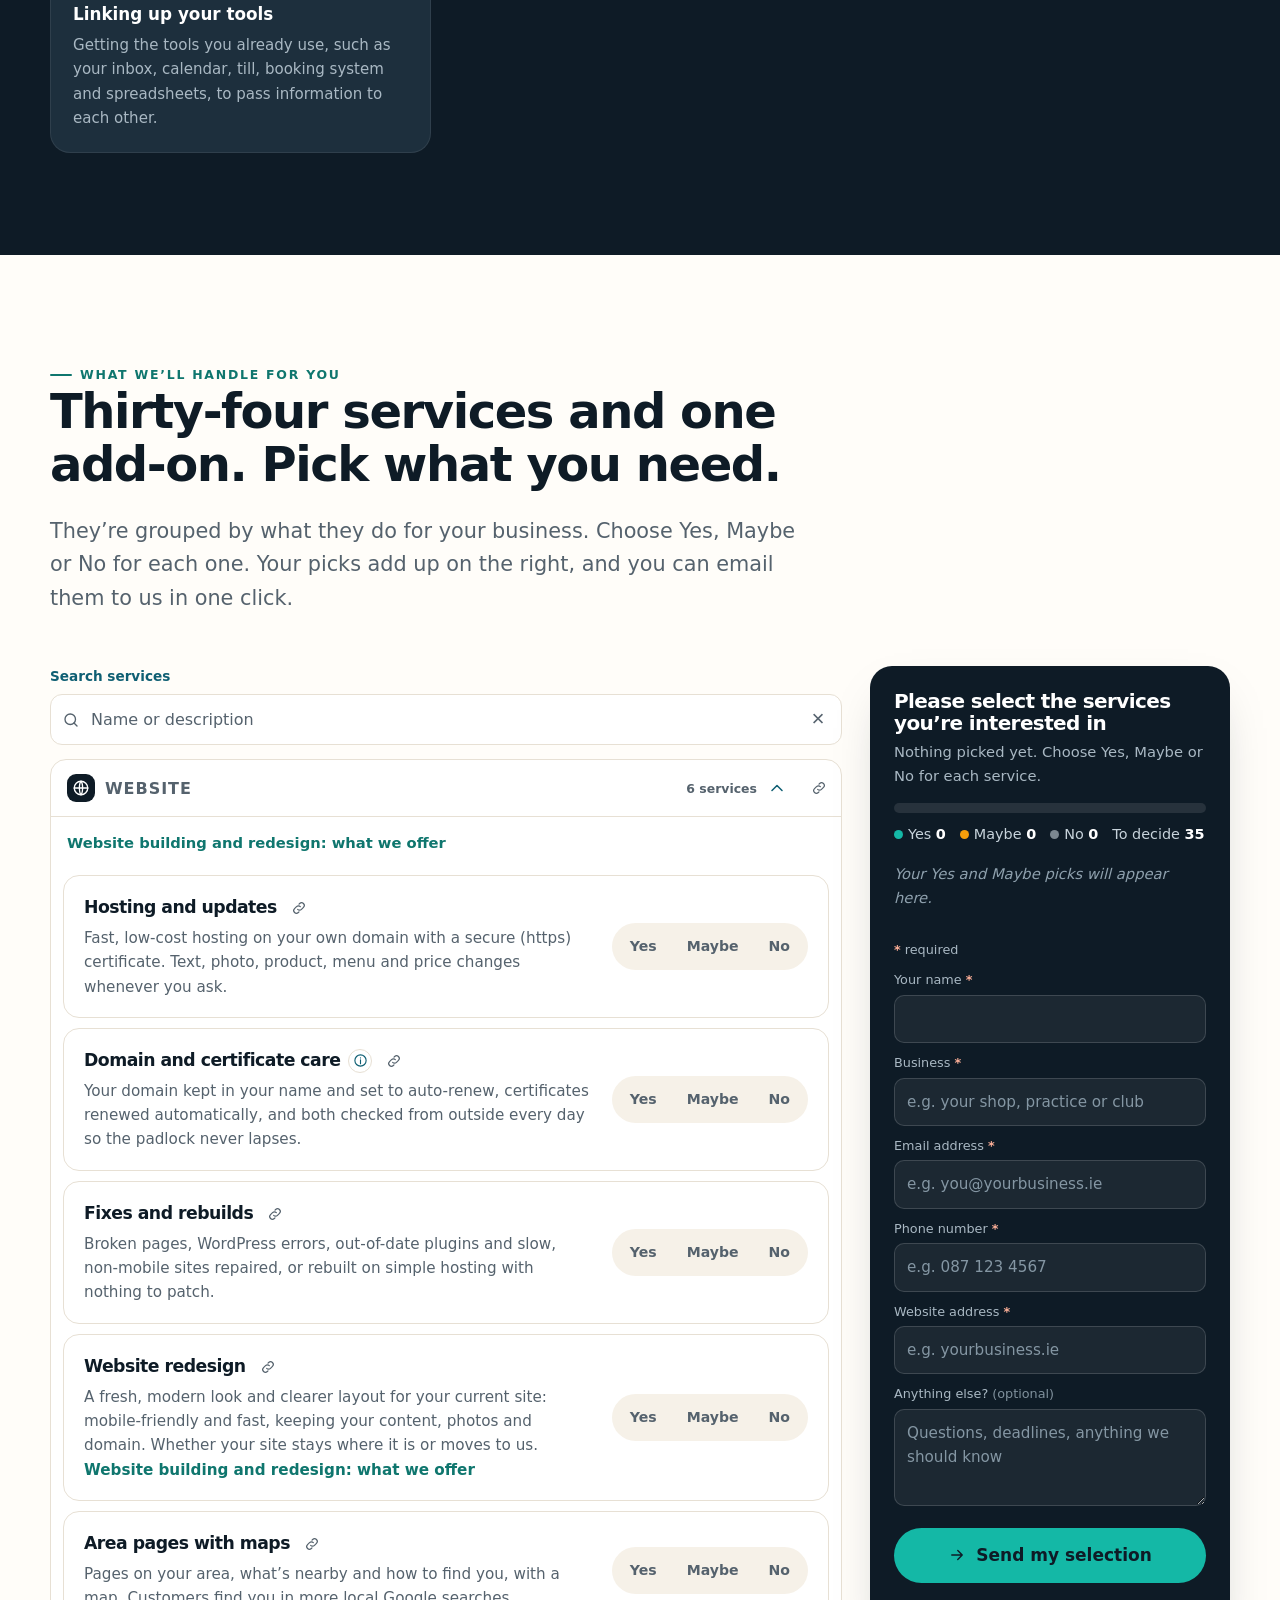
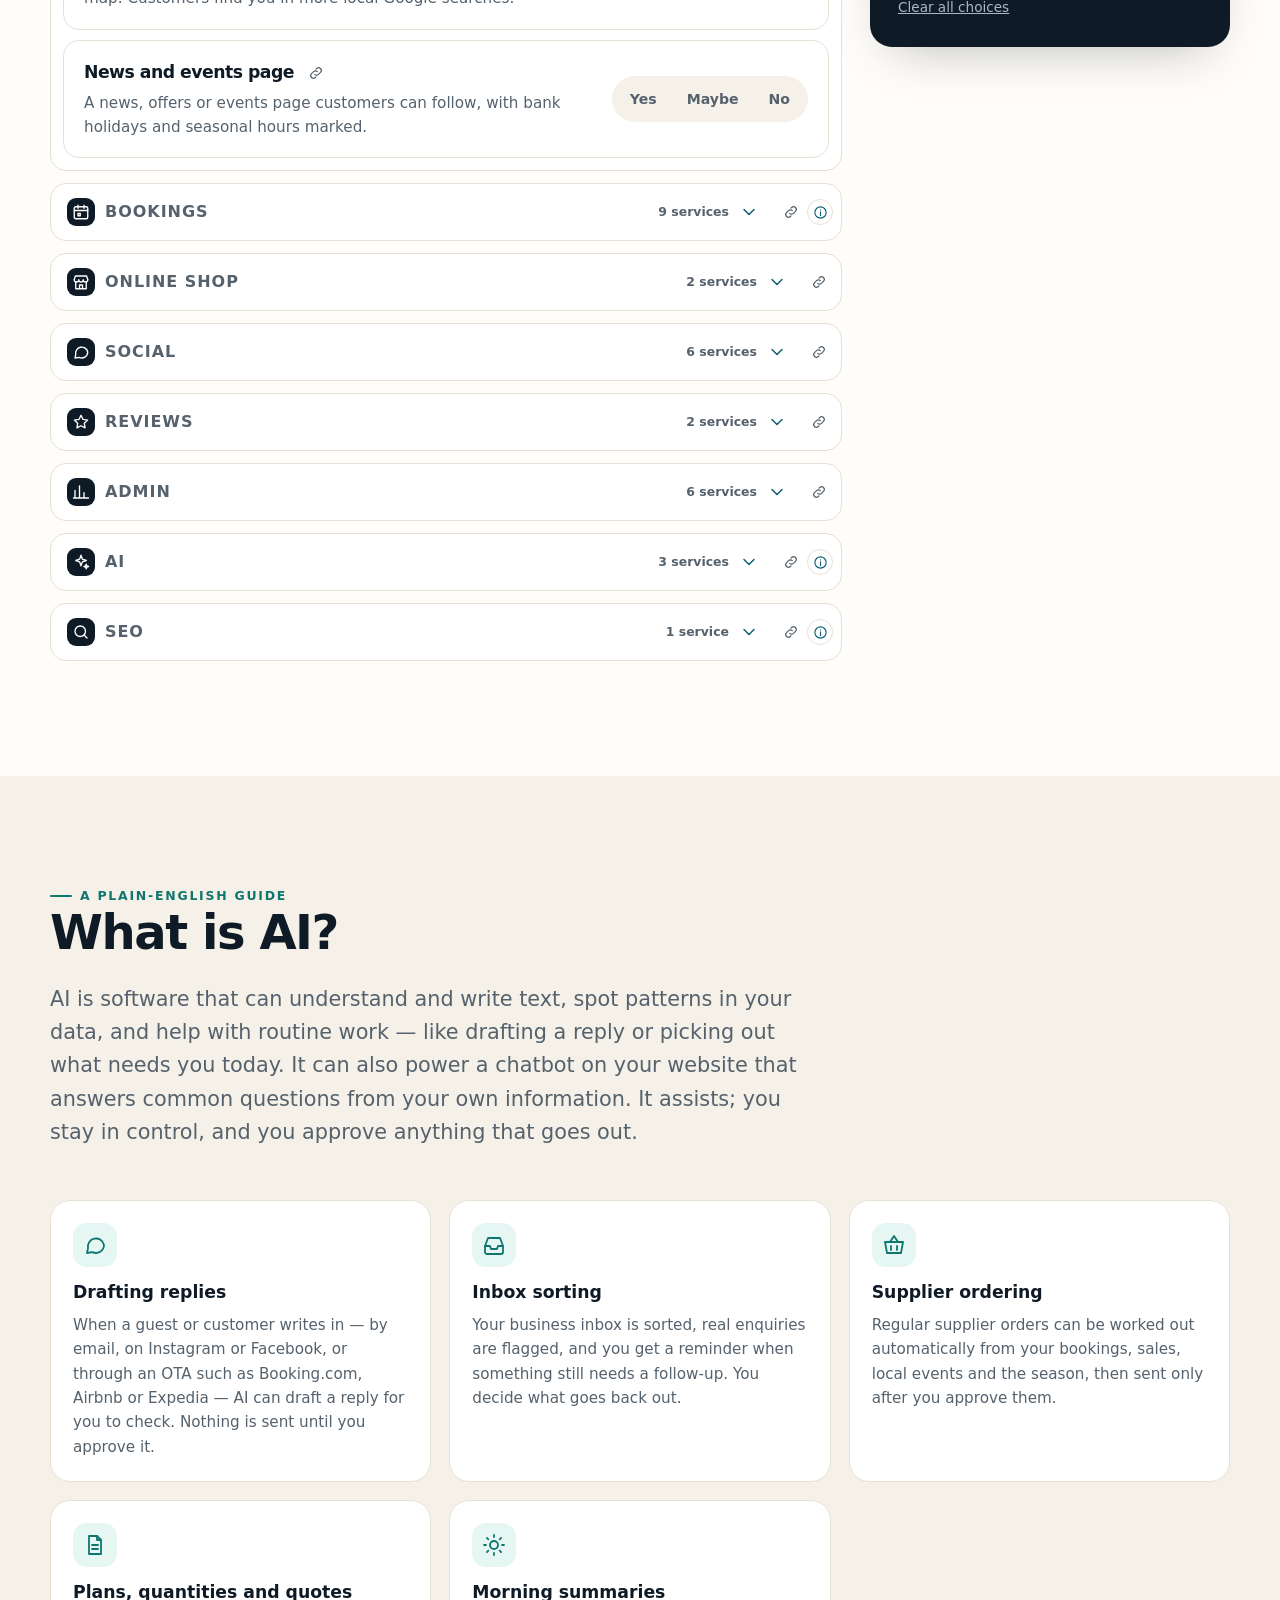
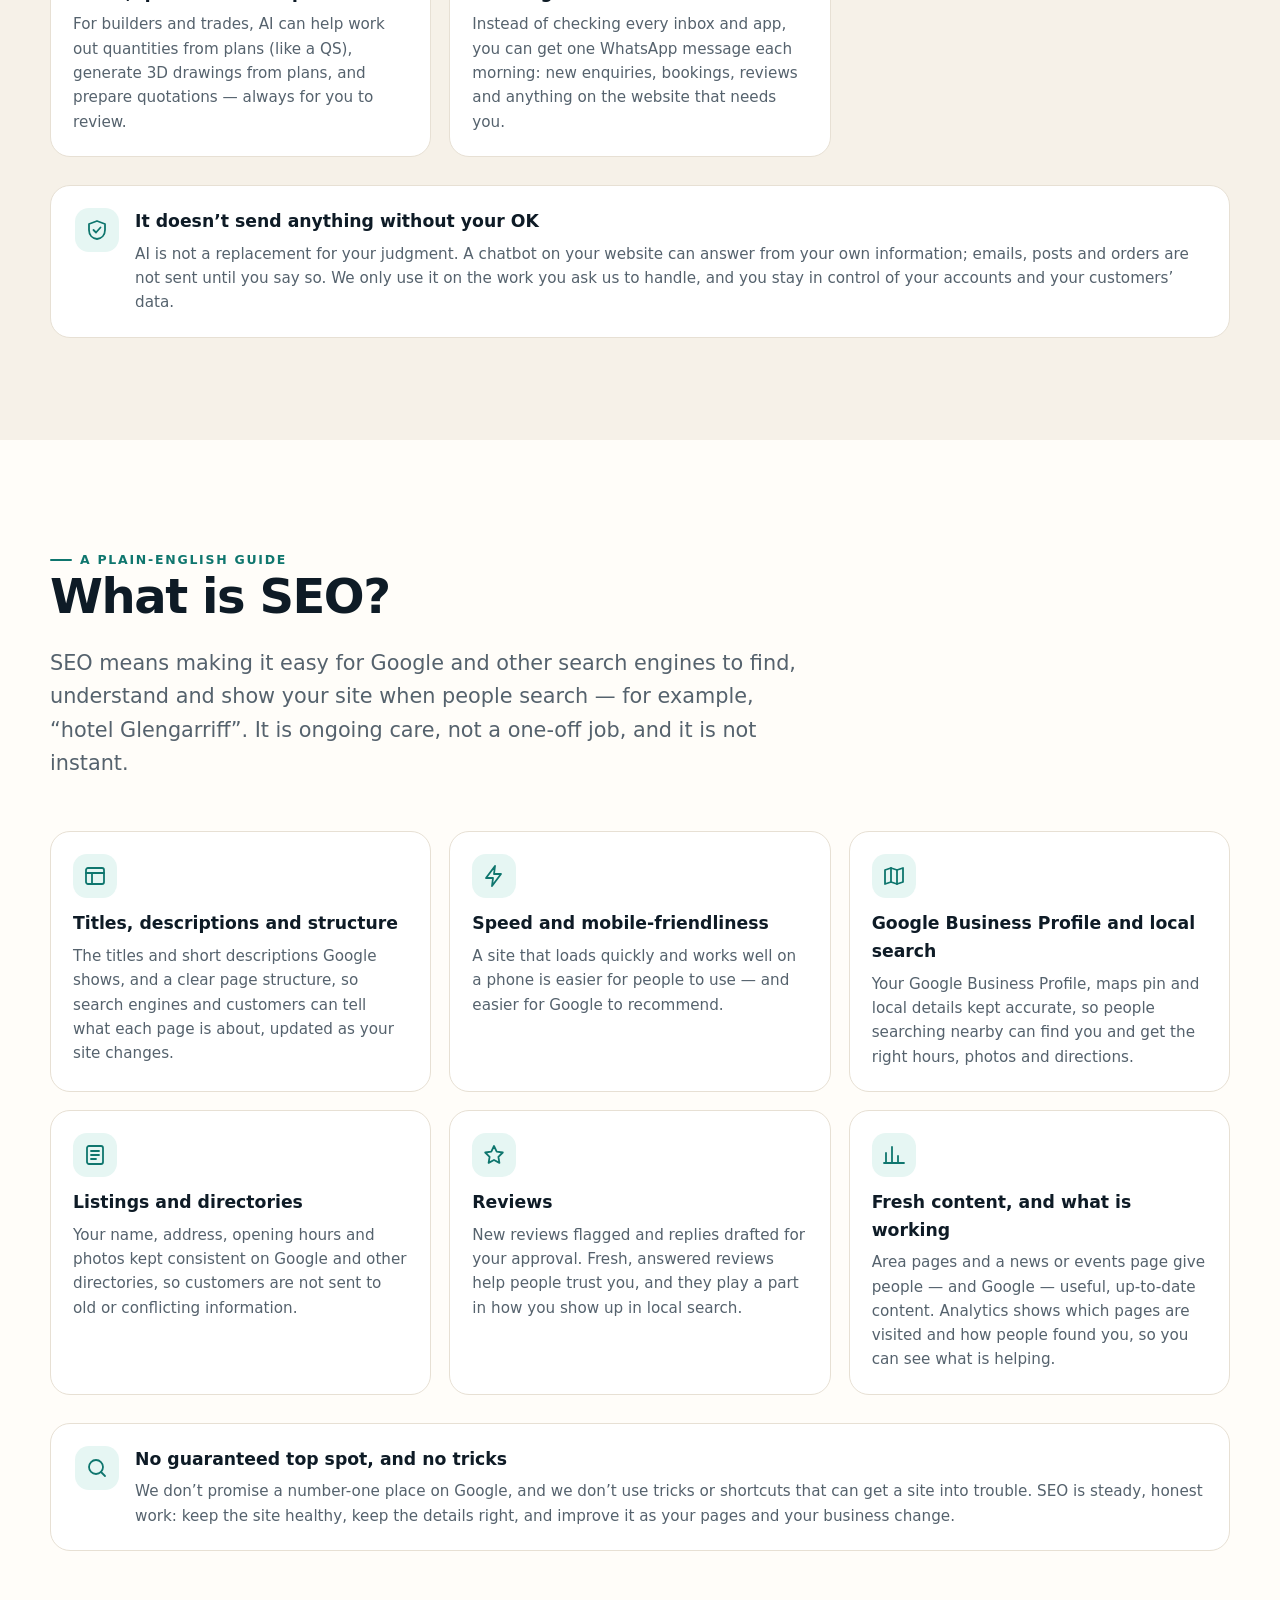
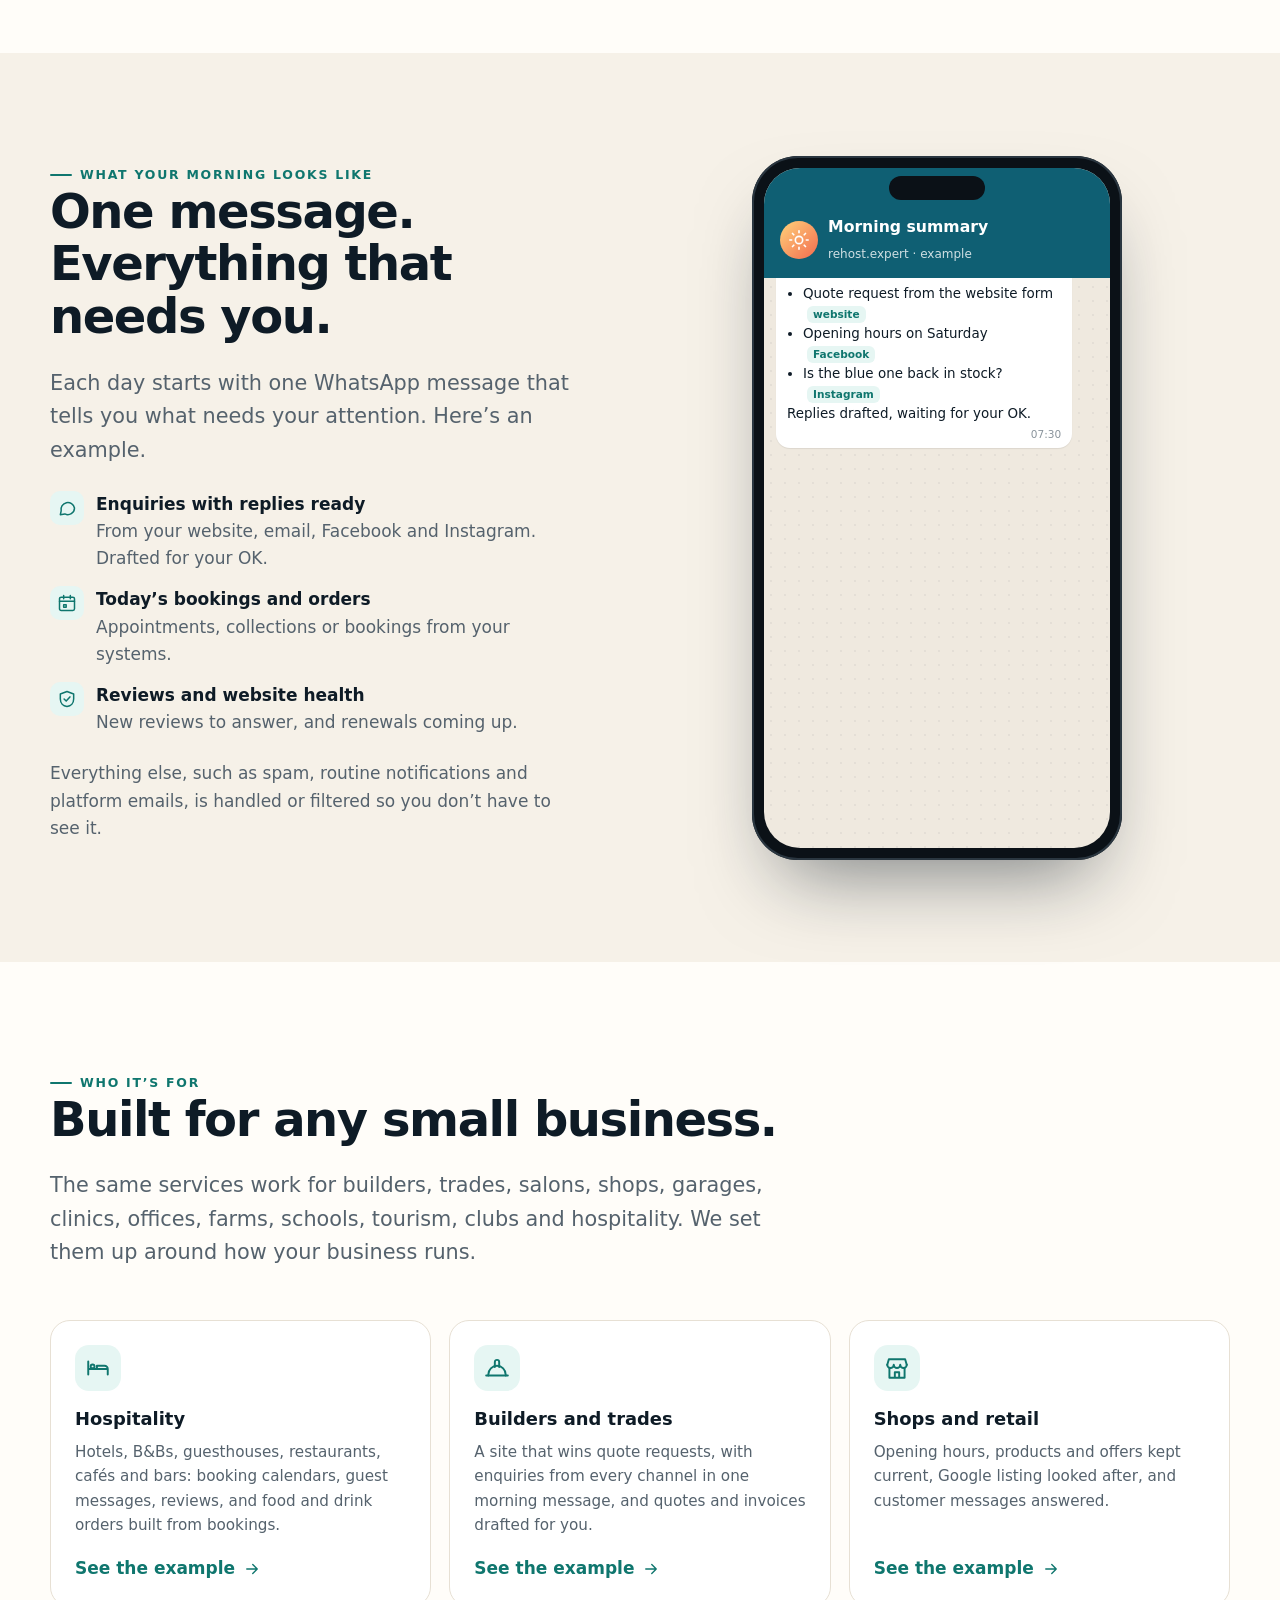
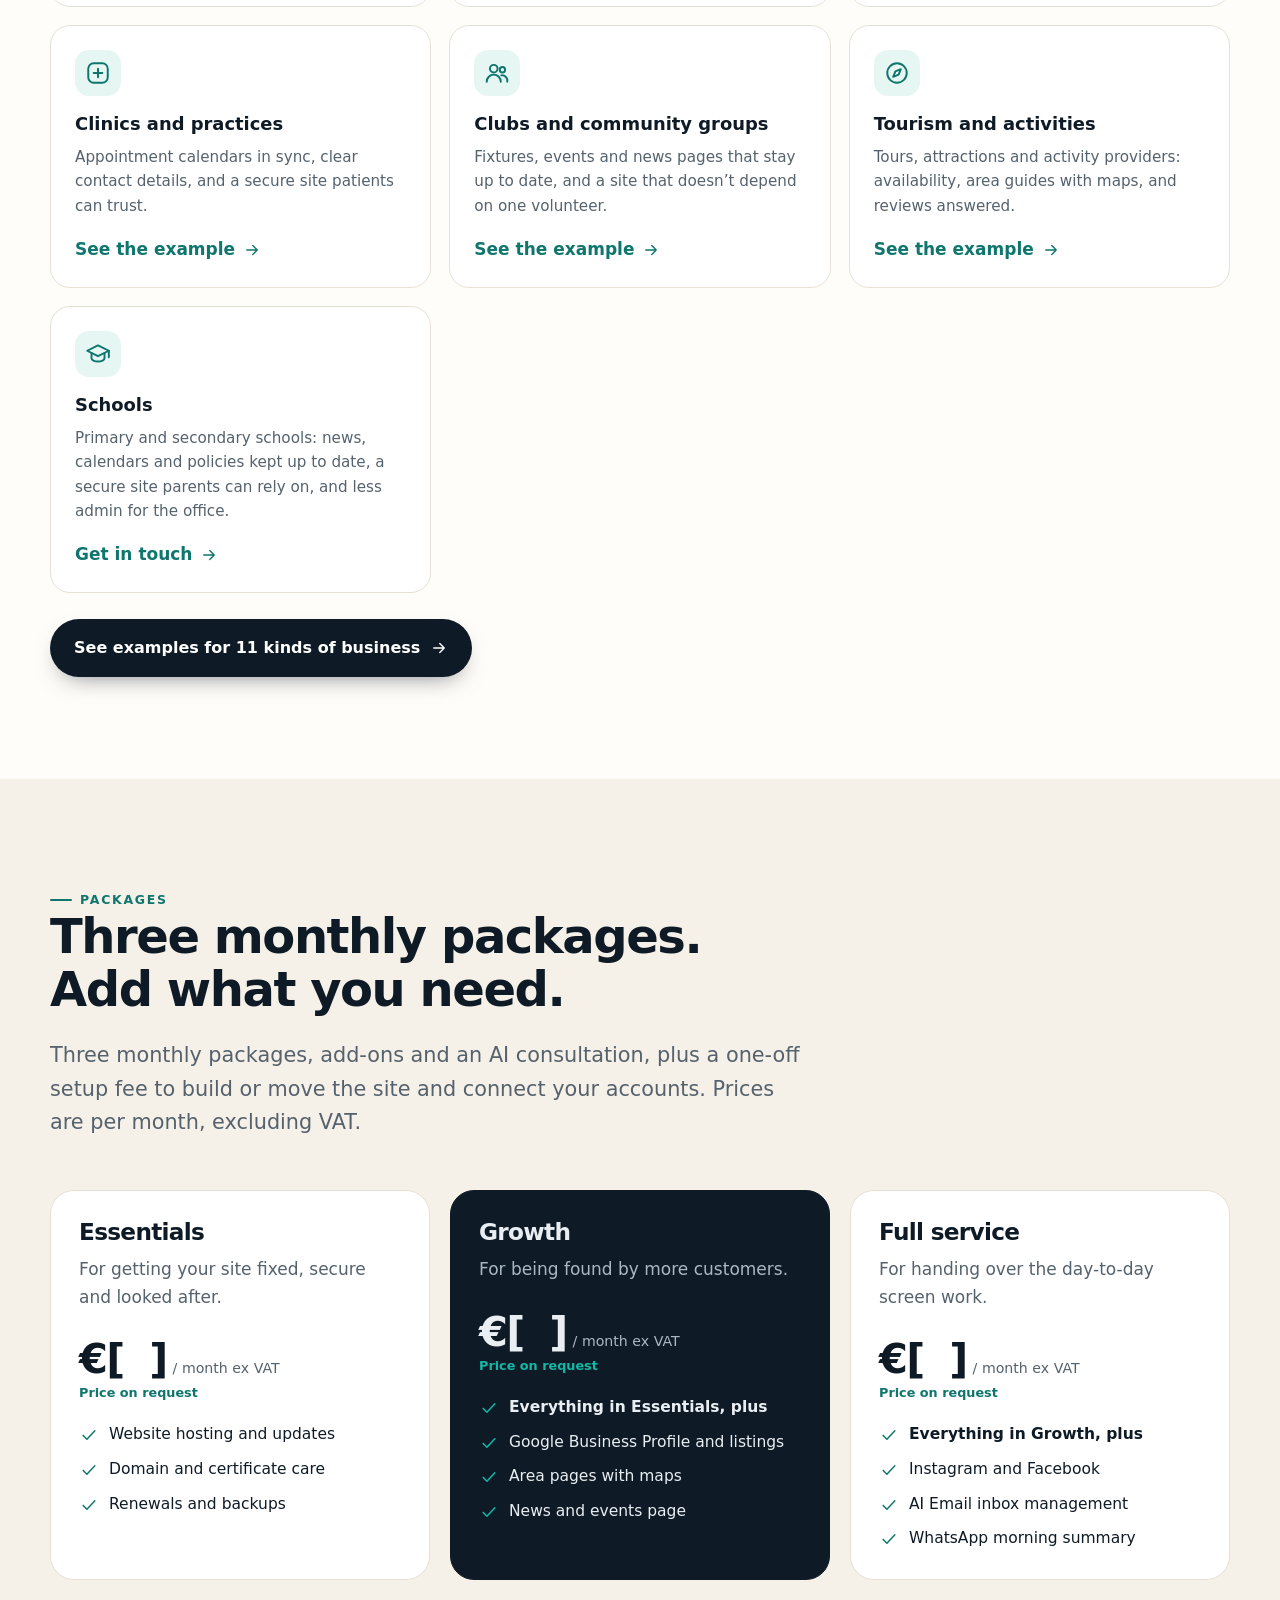
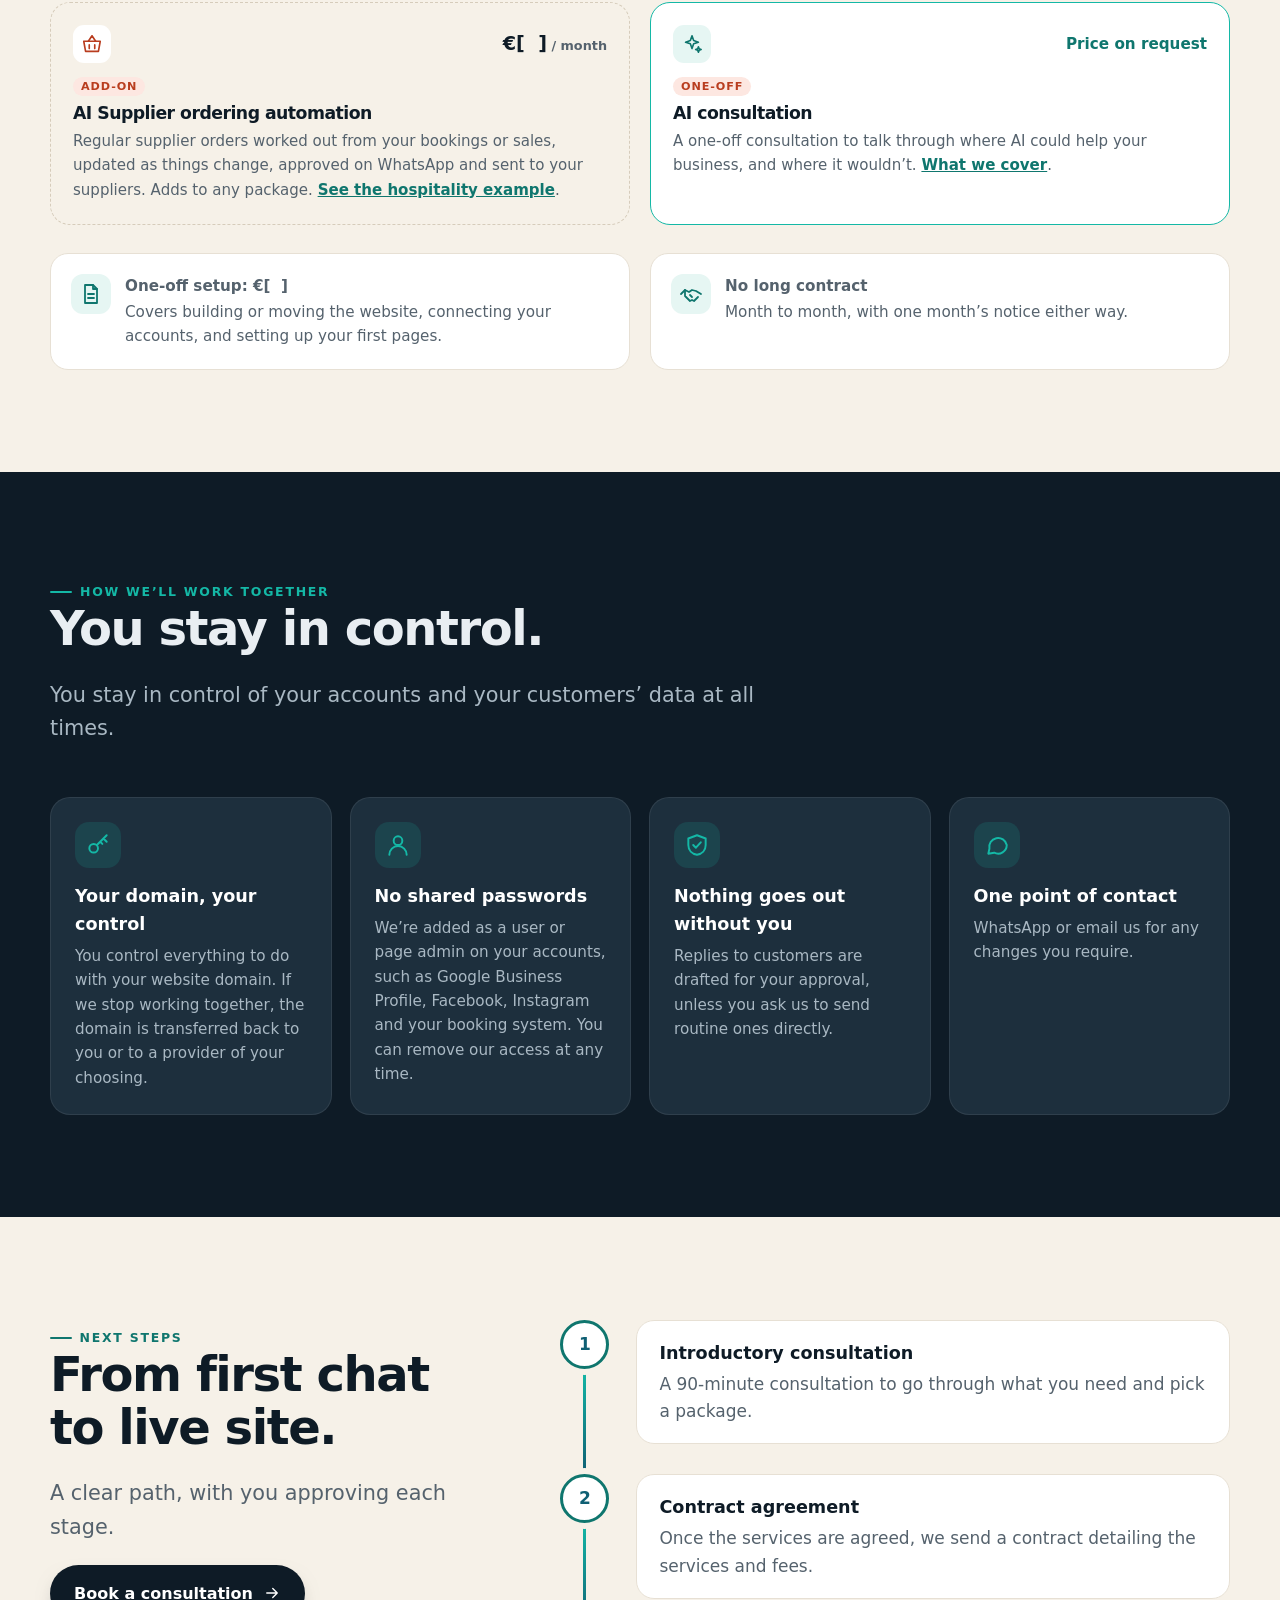
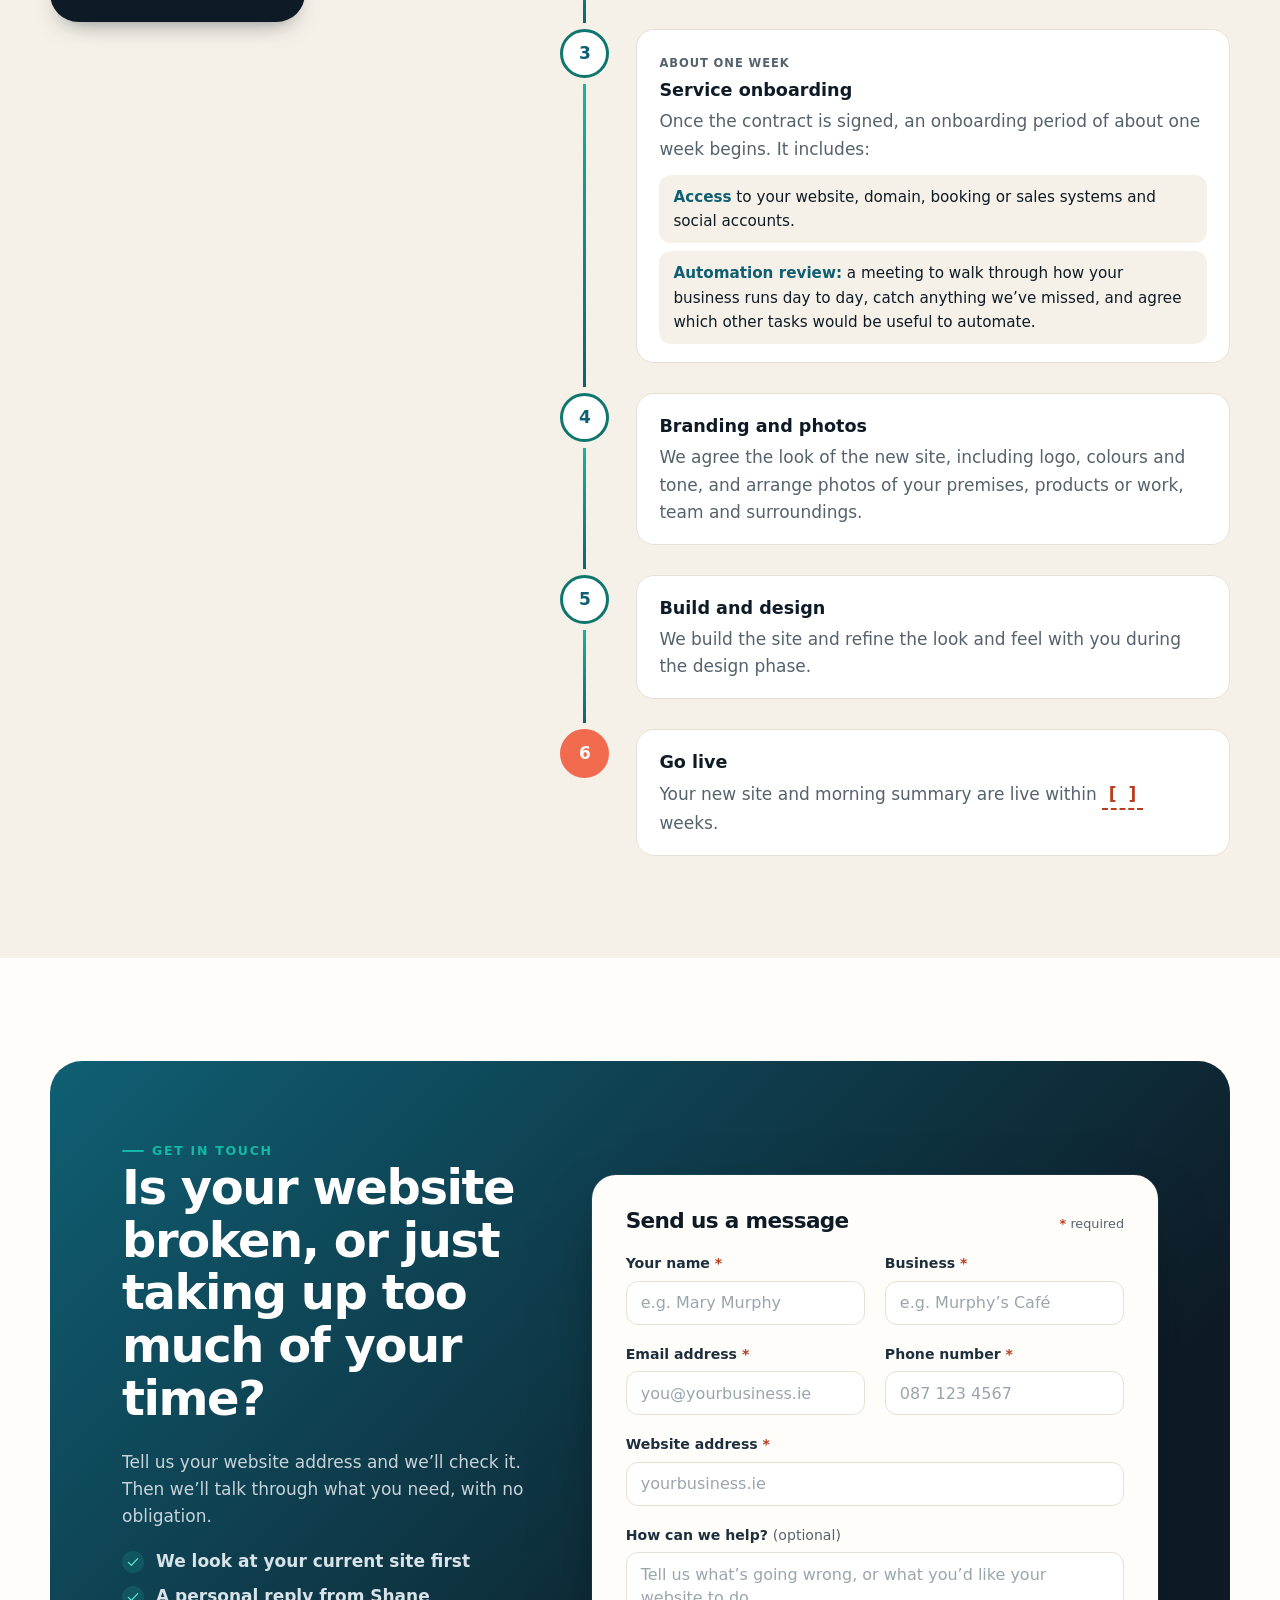
==== commit 7636b876: "Allow search indexing and add sitemap, canonical and social meta tags. Remove noindex from public pa" ====
--- a/index.html
+++ b/index.html
@@ -4,25 +4,39 @@
 <meta charset="utf-8">
 <meta name="viewport" content="width=device-width, initial-scale=1">
 <meta name="format-detection" content="telephone=no, email=no">
-<meta name="robots" content="noindex, nofollow">
+<meta name="robots" content="index, follow">
 <title>rehost.expert · Broken website? We rehost, fix and look after it</title>
 <meta name="description" content="rehost.expert rehosts and fixes broken websites for small businesses, looks after domain and certificate renewals, and takes the screen work off your desk: enquiries, social media, reviews and online admin.">
+<link rel="canonical" href="https://rehost.expert/">
 <meta name="theme-color" content="#0e1b26">
 <meta name="color-scheme" content="light">
 <meta property="og:title" content="rehost.expert · Broken website? We rehost, fix and look after it">
 <meta property="og:description" content="Website rescue, hosting and digital services for small businesses.">
 <meta property="og:type" content="website">
-<link rel="icon" href="favicon.svg?v=0fe0bbe5ed" type="image/svg+xml">
-<link rel="stylesheet" href="style.css?v=0fe0bbe5ed">
+<meta property="og:url" content="https://rehost.expert/">
+<meta property="og:locale" content="en_IE">
+<meta property="og:site_name" content="rehost.expert">
+<meta property="og:image" content="https://rehost.expert/og-image.png?v=cb12c73ffd">
+<meta property="og:image:width" content="1200">
+<meta property="og:image:height" content="630">
+<meta property="og:image:alt" content="rehost.expert — website rescue, hosting and digital services for small businesses">
+<meta name="twitter:card" content="summary_large_image">
+<meta name="twitter:title" content="rehost.expert · Broken website? We rehost, fix and look after it">
+<meta name="twitter:description" content="Website rescue, hosting and digital services for small businesses.">
+<meta name="twitter:image" content="https://rehost.expert/og-image.png?v=cb12c73ffd">
+<link rel="icon" href="favicon.svg?v=cb12c73ffd" type="image/svg+xml">
+<link rel="apple-touch-icon" href="apple-touch-icon.png?v=cb12c73ffd">
+<link rel="stylesheet" href="style.css?v=cb12c73ffd">
 <link rel="preload" href="search-index.json?v=8c95621181" as="fetch" crossorigin>
 <link id="site-search-index" href="search-index.json?v=8c95621181">
 <script>document.documentElement.classList.remove('no-js')</script>
+<script type="application/ld+json">{"@context":"https://schema.org","@graph":[{"@type":["LocalBusiness","ProfessionalService"],"@id":"https://rehost.expert/#business","name":"rehost.expert","url":"https://rehost.expert/","email":"shane@rehost.expert","telephone":"+353852278203","description":"Website rescue, hosting and digital services for small businesses.","image":"https://rehost.expert/og-image.png","logo":"https://rehost.expert/apple-touch-icon.png","address":{"@type":"PostalAddress","addressRegion":"West Cork","addressCountry":"IE"},"areaServed":{"@type":"AdministrativeArea","name":"West Cork"}},{"@type":"WebSite","@id":"https://rehost.expert/#website","name":"rehost.expert","url":"https://rehost.expert/","inLanguage":"en-IE","publisher":{"@id":"https://rehost.expert/#business"}},{"@type":"WebPage","@id":"https://rehost.expert/#webpage","url":"https://rehost.expert/","name":"rehost.expert · Broken website? We rehost, fix and look after it","description":"rehost.expert rehosts and fixes broken websites for small businesses, looks after domain and certificate renewals, and takes the screen work off your desk: enquiries, social media, reviews and online admin.","isPartOf":{"@id":"https://rehost.expert/#website"},"about":{"@id":"https://rehost.expert/#business"},"inLanguage":"en-IE"}]}</script>
 </head>
 <body id="top">
 <a class="skip" href="#main">Skip to content</a>
 <header class="top"><div class="wrap"><a class="brand" href="#top" aria-label="rehost.expert home"><svg viewBox="0 0 64 64" aria-hidden="true"><defs><linearGradient id="lg" x1="0" y1="0" x2="1" y2="1"><stop offset="0" stop-color="#14b8a6"/><stop offset="1" stop-color="#0f5f73"/></linearGradient></defs><rect width="64" height="64" rx="16" fill="url(#lg)"/><path d="M45 22a16 16 0 1 0 3 14" fill="none" stroke="#fff" stroke-width="5" stroke-linecap="round"/><path d="M41 14l6 8-9 3" fill="none" stroke="#fff" stroke-width="5" stroke-linecap="round" stroke-linejoin="round"/><path d="M24 33l6 6 11-12" fill="none" stroke="#ffb199" stroke-width="5" stroke-linecap="round" stroke-linejoin="round"/></svg><b>rehost<span>.expert</span></b></a><div class="top-end"><nav class="menu" aria-label="Sections"><a href="#broken">Broken site?</a><a href="#services">Services</a><a href="website-design.html">Website design</a><a href="#ai">AI consultation</a><a href="#sectors">Who it’s for</a><a href="business.html">Business</a><a href="#packages">Packages</a><a href="contact.html">Contact us</a><a class="btn btn--primary" href="#contact">Get in touch</a></nav><div class="top-tools"><button type="button" class="site-search-btn" data-open-search aria-expanded="false" aria-controls="site-search" aria-label="Search the site"><svg viewBox="0 0 24 24" width="18" height="18" fill="none" stroke="currentColor" stroke-width="1.8" stroke-linecap="round" stroke-linejoin="round" aria-hidden="true"><circle cx="11" cy="11" r="7"/><path d="m20 20-4-4"/></svg></button><button type="button" class="nav-toggle" id="nav-toggle" aria-expanded="false" aria-controls="nav-panel" aria-label="Open menu"><span class="nav-toggle-bars" aria-hidden="true"><span></span><span></span><span></span></span></button></div></div></div>
 <div class="nav-panel" id="nav-panel" hidden><button type="button" class="nav-panel-search" data-open-search aria-expanded="false" aria-controls="site-search"><svg viewBox="0 0 24 24" width="18" height="18" fill="none" stroke="currentColor" stroke-width="1.8" stroke-linecap="round" stroke-linejoin="round" aria-hidden="true"><circle cx="11" cy="11" r="7"/><path d="m20 20-4-4"/></svg><span>Search the site</span></button><nav class="nav-panel-menu" aria-label="Mobile"><a href="#broken">Broken site?</a><a href="#services">Services</a><a href="website-design.html">Website design</a><a href="#what-is-ai">What is AI</a><a href="#what-is-seo">What is SEO</a><a href="#ai">AI consultation</a><a href="#sectors">Who it’s for</a><a href="business.html">Business</a><a href="#packages">Packages</a><a href="contact.html">Contact us</a><a class="btn btn--primary" href="#contact">Get in touch</a></nav></div></header>
-<div class="site-search" id="site-search" hidden><div class="site-search-back" id="site-search-back"></div><div class="site-search-dialog" id="site-search-dialog" role="dialog" aria-modal="true" aria-labelledby="site-search-title"><div class="site-search-bar"><h2 id="site-search-title" class="vh">Search the site</h2><form class="site-search-form" id="site-search-form" role="search" action="#" method="get"><span class="site-search-ic" aria-hidden="true"><svg viewBox="0 0 24 24" width="18" height="18" fill="none" stroke="currentColor" stroke-width="1.8" stroke-linecap="round" stroke-linejoin="round" aria-hidden="true"><circle cx="11" cy="11" r="7"/><path d="m20 20-4-4"/></svg></span><label for="site-search-q" class="vh">Search pages and services</label><input type="search" id="site-search-q" name="q" placeholder="Search pages and services" autocomplete="off" autocorrect="off" spellcheck="false" enterkeyhint="search"><button type="button" class="site-search-clear" id="site-search-clear" hidden aria-label="Clear search"><svg viewBox="0 0 24 24" width="18" height="18" fill="none" stroke="currentColor" stroke-width="1.8" stroke-linecap="round" stroke-linejoin="round" aria-hidden="true"><path d="M6 6l12 12M18 6 6 18"/></svg></button></form><button type="button" class="site-search-close" id="site-search-close" aria-label="Close search"><svg viewBox="0 0 24 24" width="18" height="18" fill="none" stroke="currentColor" stroke-width="1.8" stroke-linecap="round" stroke-linejoin="round" aria-hidden="true"><path d="M6 6l12 12M18 6 6 18"/></svg></button></div><div class="site-search-body"><p class="site-search-status" id="site-search-status" role="status" aria-live="polite"></p><ul class="site-search-results" id="site-search-results" role="listbox" aria-label="Search results"></ul></div></div></div>
+<div class="site-search" id="site-search" hidden><div class="site-search-back" id="site-search-back"></div><div class="site-search-dialog" id="site-search-dialog" role="dialog" aria-modal="true" aria-labelledby="site-search-title"><div class="site-search-bar"><p id="site-search-title" class="vh">Search the site</p><form class="site-search-form" id="site-search-form" role="search" action="#" method="get"><span class="site-search-ic" aria-hidden="true"><svg viewBox="0 0 24 24" width="18" height="18" fill="none" stroke="currentColor" stroke-width="1.8" stroke-linecap="round" stroke-linejoin="round" aria-hidden="true"><circle cx="11" cy="11" r="7"/><path d="m20 20-4-4"/></svg></span><label for="site-search-q" class="vh">Search pages and services</label><input type="search" id="site-search-q" name="q" placeholder="Search pages and services" autocomplete="off" autocorrect="off" spellcheck="false" enterkeyhint="search"><button type="button" class="site-search-clear" id="site-search-clear" hidden aria-label="Clear search"><svg viewBox="0 0 24 24" width="18" height="18" fill="none" stroke="currentColor" stroke-width="1.8" stroke-linecap="round" stroke-linejoin="round" aria-hidden="true"><path d="M6 6l12 12M18 6 6 18"/></svg></button></form><button type="button" class="site-search-close" id="site-search-close" aria-label="Close search"><svg viewBox="0 0 24 24" width="18" height="18" fill="none" stroke="currentColor" stroke-width="1.8" stroke-linecap="round" stroke-linejoin="round" aria-hidden="true"><path d="M6 6l12 12M18 6 6 18"/></svg></button></div><div class="site-search-body"><p class="site-search-status" id="site-search-status" role="status" aria-live="polite"></p><ul class="site-search-results" id="site-search-results" role="listbox" aria-label="Search results"></ul></div></div></div>
 <main id="main">
 <section class="hero"><div class="wrap">
 <div class="rv">
@@ -201,7 +215,7 @@
 </div></div></div>
 <div class="group rv" id="services-bookings">
 <div class="group-head"><h3><button type="button" class="group-toggle" id="group-btn-bookings" aria-expanded="false" aria-controls="group-panel-bookings"><span class="group-ic"><svg viewBox="0 0 24 24" width="18" height="18" fill="none" stroke="currentColor" stroke-width="1.8" stroke-linecap="round" stroke-linejoin="round" aria-hidden="true"><rect x="3" y="5" width="18" height="16" rx="2"/><path d="M3 10h18M8 3v4M16 3v4"/><path d="M8 14h3v3H8z"/></svg></span><span class="group-title">Bookings</span><span class="group-meta"><span class="group-count">9 services</span><span class="group-picked" hidden></span></span><svg viewBox="0 0 24 24" width="18" height="18" fill="none" stroke="currentColor" stroke-width="1.8" stroke-linecap="round" stroke-linejoin="round" aria-hidden="true" class="chev"><path d="m6 9 6 6 6-6"/></svg></button></h3><div class="group-actions"><button type="button" class="svc-link group-link" aria-label="Copy link to Bookings services" data-group-link><svg viewBox="0 0 24 24" width="18" height="18" fill="none" stroke="currentColor" stroke-width="1.8" stroke-linecap="round" stroke-linejoin="round" aria-hidden="true"><path d="M10 14a4 4 0 0 0 5.7 0l3-3a4 4 0 0 0-5.7-5.7l-1 1"/><path d="M14 10a4 4 0 0 0-5.7 0l-3 3a4 4 0 0 0 5.7 5.7l1-1"/></svg></button><div class="group-info"><button type="button" class="info-btn" aria-expanded="false" aria-controls="info-pop-2" aria-label="What is an OTA?"><svg viewBox="0 0 24 24" width="18" height="18" fill="none" stroke="currentColor" stroke-width="1.8" stroke-linecap="round" stroke-linejoin="round" aria-hidden="true"><circle cx="12" cy="12" r="9"/><path d="M12 11v6M12 7.5v.5"/></svg></button><span id="info-pop-2" class="info-pop" role="tooltip" hidden>OTA means Online Travel Agency: websites like Booking.com, Expedia and Airbnb where guests book your rooms.</span></div></div></div>
-<div class="group-body" id="group-panel-bookings" role="region" aria-labelledby="group-btn-bookings" aria-hidden="true"><div class="group-panel">
+<div class="group-body" id="group-panel-bookings" role="region" aria-labelledby="group-btn-bookings" aria-hidden="true" inert><div class="group-panel">
 <article class="svc" id="service-book-direct-availability-calendar" data-i="6" data-area="Bookings" data-name="Book Direct &amp; Availability Calendar">
 <div><h4><span class="svc-name">Book Direct &amp; Availability Calendar</span><button type="button" class="svc-link" aria-label="Copy link to Book Direct &amp; Availability Calendar" data-svc-link><svg viewBox="0 0 24 24" width="18" height="18" fill="none" stroke="currentColor" stroke-width="1.8" stroke-linecap="round" stroke-linejoin="round" aria-hidden="true"><path d="M10 14a4 4 0 0 0 5.7 0l3-3a4 4 0 0 0-5.7-5.7l-1 1"/><path d="M14 10a4 4 0 0 0-5.7 0l-3 3a4 4 0 0 0 5.7 5.7l1-1"/></svg></button></h4><p>Add a “Book Direct” button to your website and your website calendar stays in sync with your booking system and your OTAs (Booking.com, Airbnb, Expedia and others), so availability stays in step and you avoid double bookings.</p></div>
 <fieldset class="seg"><legend>Include Book Direct &amp; Availability Calendar?</legend>
@@ -268,7 +282,7 @@
 </div></div></div>
 <div class="group rv" id="services-online-shop">
 <div class="group-head"><h3><button type="button" class="group-toggle" id="group-btn-online-shop" aria-expanded="false" aria-controls="group-panel-online-shop"><span class="group-ic"><svg viewBox="0 0 24 24" width="18" height="18" fill="none" stroke="currentColor" stroke-width="1.8" stroke-linecap="round" stroke-linejoin="round" aria-hidden="true"><path d="M3 9l1.5-5h15L21 9"/><path d="M3 9a3 3 0 0 0 6 0 3 3 0 0 0 6 0 3 3 0 0 0 6 0"/><path d="M5 12v9h14v-9M10 21v-5h4v5"/></svg></span><span class="group-title">Online Shop</span><span class="group-meta"><span class="group-count">2 services</span><span class="group-picked" hidden></span></span><svg viewBox="0 0 24 24" width="18" height="18" fill="none" stroke="currentColor" stroke-width="1.8" stroke-linecap="round" stroke-linejoin="round" aria-hidden="true" class="chev"><path d="m6 9 6 6 6-6"/></svg></button></h3><div class="group-actions"><button type="button" class="svc-link group-link" aria-label="Copy link to Online Shop services" data-group-link><svg viewBox="0 0 24 24" width="18" height="18" fill="none" stroke="currentColor" stroke-width="1.8" stroke-linecap="round" stroke-linejoin="round" aria-hidden="true"><path d="M10 14a4 4 0 0 0 5.7 0l3-3a4 4 0 0 0-5.7-5.7l-1 1"/><path d="M14 10a4 4 0 0 0-5.7 0l-3 3a4 4 0 0 0 5.7 5.7l1-1"/></svg></button></div></div>
-<div class="group-body" id="group-panel-online-shop" role="region" aria-labelledby="group-btn-online-shop" aria-hidden="true"><div class="group-panel">
+<div class="group-body" id="group-panel-online-shop" role="region" aria-labelledby="group-btn-online-shop" aria-hidden="true" inert><div class="group-panel">
 <article class="svc" id="service-gift-vouchers" data-i="32" data-area="Online Shop" data-name="Gift Vouchers">
 <div><h4><span class="svc-name">Gift Vouchers</span><button type="button" class="svc-link" aria-label="Copy link to Gift Vouchers" data-svc-link><svg viewBox="0 0 24 24" width="18" height="18" fill="none" stroke="currentColor" stroke-width="1.8" stroke-linecap="round" stroke-linejoin="round" aria-hidden="true"><path d="M10 14a4 4 0 0 0 5.7 0l3-3a4 4 0 0 0-5.7-5.7l-1 1"/><path d="M14 10a4 4 0 0 0-5.7 0l-3 3a4 4 0 0 0 5.7 5.7l1-1"/></svg></button></h4><p>Add a “Gift Vouchers” button to your website so customers can buy vouchers online, with payment going directly to your own account.</p></div>
 <fieldset class="seg"><legend>Include Gift Vouchers?</legend>
@@ -286,7 +300,7 @@
 </div></div></div>
 <div class="group rv" id="services-social">
 <div class="group-head"><h3><button type="button" class="group-toggle" id="group-btn-social" aria-expanded="false" aria-controls="group-panel-social"><span class="group-ic"><svg viewBox="0 0 24 24" width="18" height="18" fill="none" stroke="currentColor" stroke-width="1.8" stroke-linecap="round" stroke-linejoin="round" aria-hidden="true"><path d="M21 12a8 8 0 0 1-11.6 7.1L4 20l1-4.6A8 8 0 1 1 21 12z"/></svg></span><span class="group-title">Social</span><span class="group-meta"><span class="group-count">6 services</span><span class="group-picked" hidden></span></span><svg viewBox="0 0 24 24" width="18" height="18" fill="none" stroke="currentColor" stroke-width="1.8" stroke-linecap="round" stroke-linejoin="round" aria-hidden="true" class="chev"><path d="m6 9 6 6 6-6"/></svg></button></h3><div class="group-actions"><button type="button" class="svc-link group-link" aria-label="Copy link to Social services" data-group-link><svg viewBox="0 0 24 24" width="18" height="18" fill="none" stroke="currentColor" stroke-width="1.8" stroke-linecap="round" stroke-linejoin="round" aria-hidden="true"><path d="M10 14a4 4 0 0 0 5.7 0l3-3a4 4 0 0 0-5.7-5.7l-1 1"/><path d="M14 10a4 4 0 0 0-5.7 0l-3 3a4 4 0 0 0 5.7 5.7l1-1"/></svg></button></div></div>
-<div class="group-body" id="group-panel-social" role="region" aria-labelledby="group-btn-social" aria-hidden="true"><div class="group-panel">
+<div class="group-body" id="group-panel-social" role="region" aria-labelledby="group-btn-social" aria-hidden="true" inert><div class="group-panel">
 <article class="svc" id="service-instagram" data-i="10" data-area="Social" data-name="Instagram" data-extra="1">
 <div><h4><span class="svc-name">Instagram</span><button type="button" class="svc-link" aria-label="Copy link to Instagram" data-svc-link><svg viewBox="0 0 24 24" width="18" height="18" fill="none" stroke="currentColor" stroke-width="1.8" stroke-linecap="round" stroke-linejoin="round" aria-hidden="true"><path d="M10 14a4 4 0 0 0 5.7 0l3-3a4 4 0 0 0-5.7-5.7l-1 1"/><path d="M14 10a4 4 0 0 0-5.7 0l-3 3a4 4 0 0 0 5.7 5.7l1-1"/></svg></button></h4><p>DMs and comments checked, real enquiries flagged, spam ignored.</p></div>
 <fieldset class="seg"><legend>Include Instagram?</legend>
@@ -332,7 +346,7 @@
 </div></div></div>
 <div class="group rv" id="services-reviews">
 <div class="group-head"><h3><button type="button" class="group-toggle" id="group-btn-reviews" aria-expanded="false" aria-controls="group-panel-reviews"><span class="group-ic"><svg viewBox="0 0 24 24" width="18" height="18" fill="none" stroke="currentColor" stroke-width="1.8" stroke-linecap="round" stroke-linejoin="round" aria-hidden="true"><path d="m12 3 2.7 5.6 6.1.9-4.4 4.3 1 6.1L12 17l-5.4 2.9 1-6.1L3.2 9.5l6.1-.9z"/></svg></span><span class="group-title">Reviews</span><span class="group-meta"><span class="group-count">2 services</span><span class="group-picked" hidden></span></span><svg viewBox="0 0 24 24" width="18" height="18" fill="none" stroke="currentColor" stroke-width="1.8" stroke-linecap="round" stroke-linejoin="round" aria-hidden="true" class="chev"><path d="m6 9 6 6 6-6"/></svg></button></h3><div class="group-actions"><button type="button" class="svc-link group-link" aria-label="Copy link to Reviews services" data-group-link><svg viewBox="0 0 24 24" width="18" height="18" fill="none" stroke="currentColor" stroke-width="1.8" stroke-linecap="round" stroke-linejoin="round" aria-hidden="true"><path d="M10 14a4 4 0 0 0 5.7 0l3-3a4 4 0 0 0-5.7-5.7l-1 1"/><path d="M14 10a4 4 0 0 0-5.7 0l-3 3a4 4 0 0 0 5.7 5.7l1-1"/></svg></button></div></div>
-<div class="group-body" id="group-panel-reviews" role="region" aria-labelledby="group-btn-reviews" aria-hidden="true"><div class="group-panel">
+<div class="group-body" id="group-panel-reviews" role="region" aria-labelledby="group-btn-reviews" aria-hidden="true" inert><div class="group-panel">
 <article class="svc" id="service-google-reviews" data-i="16" data-area="Reviews" data-name="Google reviews" data-extra="1">
 <div><h4><span class="svc-name">Google reviews</span><button type="button" class="svc-link" aria-label="Copy link to Google reviews" data-svc-link><svg viewBox="0 0 24 24" width="18" height="18" fill="none" stroke="currentColor" stroke-width="1.8" stroke-linecap="round" stroke-linejoin="round" aria-hidden="true"><path d="M10 14a4 4 0 0 0 5.7 0l3-3a4 4 0 0 0-5.7-5.7l-1 1"/><path d="M14 10a4 4 0 0 0-5.7 0l-3 3a4 4 0 0 0 5.7 5.7l1-1"/></svg></button></h4><p>New Google reviews flagged and replies drafted for your approval, so every customer gets an answer.</p></div>
 <fieldset class="seg"><legend>Include Google reviews?</legend>
@@ -350,7 +364,7 @@
 </div></div></div>
 <div class="group rv" id="services-admin">
 <div class="group-head"><h3><button type="button" class="group-toggle" id="group-btn-admin" aria-expanded="false" aria-controls="group-panel-admin"><span class="group-ic"><svg viewBox="0 0 24 24" width="18" height="18" fill="none" stroke="currentColor" stroke-width="1.8" stroke-linecap="round" stroke-linejoin="round" aria-hidden="true"><path d="M4 20V10M10 20V4M16 20v-7M22 20H2"/></svg></span><span class="group-title">Admin</span><span class="group-meta"><span class="group-count">6 services</span><span class="group-picked" hidden></span></span><svg viewBox="0 0 24 24" width="18" height="18" fill="none" stroke="currentColor" stroke-width="1.8" stroke-linecap="round" stroke-linejoin="round" aria-hidden="true" class="chev"><path d="m6 9 6 6 6-6"/></svg></button></h3><div class="group-actions"><button type="button" class="svc-link group-link" aria-label="Copy link to Admin services" data-group-link><svg viewBox="0 0 24 24" width="18" height="18" fill="none" stroke="currentColor" stroke-width="1.8" stroke-linecap="round" stroke-linejoin="round" aria-hidden="true"><path d="M10 14a4 4 0 0 0 5.7 0l3-3a4 4 0 0 0-5.7-5.7l-1 1"/><path d="M14 10a4 4 0 0 0-5.7 0l-3 3a4 4 0 0 0 5.7 5.7l1-1"/></svg></button></div></div>
-<div class="group-body" id="group-panel-admin" role="region" aria-labelledby="group-btn-admin" aria-hidden="true"><div class="group-panel">
+<div class="group-body" id="group-panel-admin" role="region" aria-labelledby="group-btn-admin" aria-hidden="true" inert><div class="group-panel">
 <article class="svc" id="service-configure-business-email" data-i="8" data-area="Admin" data-name="Configure Business email">
 <div><h4><span class="svc-name">Configure Business email</span><button type="button" class="svc-link" aria-label="Copy link to Configure Business email" data-svc-link><svg viewBox="0 0 24 24" width="18" height="18" fill="none" stroke="currentColor" stroke-width="1.8" stroke-linecap="round" stroke-linejoin="round" aria-hidden="true"><path d="M10 14a4 4 0 0 0 5.7 0l3-3a4 4 0 0 0-5.7-5.7l-1 1"/><path d="M14 10a4 4 0 0 0-5.7 0l-3 3a4 4 0 0 0 5.7 5.7l1-1"/></svg></button></h4><p>Cloud-based business email on your own domain, such as you@yourbusiness.ie, that you can access anywhere, on any device.</p></div>
 <fieldset class="seg"><legend>Include Configure Business email?</legend>
@@ -396,7 +410,7 @@
 </div></div></div>
 <div class="group rv" id="services-ai">
 <div class="group-head"><h3><button type="button" class="group-toggle" id="group-btn-ai" aria-expanded="false" aria-controls="group-panel-ai"><span class="group-ic"><svg viewBox="0 0 24 24" width="18" height="18" fill="none" stroke="currentColor" stroke-width="1.8" stroke-linecap="round" stroke-linejoin="round" aria-hidden="true"><path d="M12 3l1.8 5.2L19 10l-5.2 1.8L12 17l-1.8-5.2L5 10l5.2-1.8z"/><path d="M19 15l.8 2.2L22 18l-2.2.8L19 21l-.8-2.2L16 18l2.2-.8z"/></svg></span><span class="group-title">AI</span><span class="group-meta"><span class="group-count">3 services</span><span class="group-picked" hidden></span></span><svg viewBox="0 0 24 24" width="18" height="18" fill="none" stroke="currentColor" stroke-width="1.8" stroke-linecap="round" stroke-linejoin="round" aria-hidden="true" class="chev"><path d="m6 9 6 6 6-6"/></svg></button></h3><div class="group-actions"><button type="button" class="svc-link group-link" aria-label="Copy link to AI services" data-group-link><svg viewBox="0 0 24 24" width="18" height="18" fill="none" stroke="currentColor" stroke-width="1.8" stroke-linecap="round" stroke-linejoin="round" aria-hidden="true"><path d="M10 14a4 4 0 0 0 5.7 0l3-3a4 4 0 0 0-5.7-5.7l-1 1"/><path d="M14 10a4 4 0 0 0-5.7 0l-3 3a4 4 0 0 0 5.7 5.7l1-1"/></svg></button><div class="group-info"><button type="button" class="info-btn" aria-expanded="false" aria-controls="info-pop-24" aria-label="What does AI mean?"><svg viewBox="0 0 24 24" width="18" height="18" fill="none" stroke="currentColor" stroke-width="1.8" stroke-linecap="round" stroke-linejoin="round" aria-hidden="true"><circle cx="12" cy="12" r="9"/><path d="M12 11v6M12 7.5v.5"/></svg></button><span id="info-pop-24" class="info-pop" role="tooltip" hidden>AI is software that can read, write and summarise like a person. We use it here to draft replies, sort emails and help with planning — and you always approve before anything goes out.<a class="info-pop-link" href="#what-is-ai">What is AI? Read our plain-English guide</a></span></div></div></div>
-<div class="group-body" id="group-panel-ai" role="region" aria-labelledby="group-btn-ai" aria-hidden="true"><div class="group-panel">
+<div class="group-body" id="group-panel-ai" role="region" aria-labelledby="group-btn-ai" aria-hidden="true" inert><div class="group-panel">
 <p class="group-guide"><a href="#what-is-ai">What is AI? Read our plain-English guide</a></p>
 <article class="svc" id="service-ai-consultation" data-i="25" data-area="AI" data-name="AI consultation">
 <div><h4><span class="svc-name">AI consultation</span><button type="button" class="info-btn" aria-expanded="false" aria-controls="info-pop-25" aria-label="What is an AI consultation?"><svg viewBox="0 0 24 24" width="18" height="18" fill="none" stroke="currentColor" stroke-width="1.8" stroke-linecap="round" stroke-linejoin="round" aria-hidden="true"><circle cx="12" cy="12" r="9"/><path d="M12 11v6M12 7.5v.5"/></svg></button><span id="info-pop-25" class="info-pop" role="tooltip" hidden>A one-off conversation about where AI could help your business — and where it wouldn’t. That includes a quotations helper to work out and prepare quotes, working out quantities from plans (like a QS), and 3D drawings from plans.<a class="info-pop-link" href="#what-is-ai">What is AI? Read our plain-English guide</a></span><button type="button" class="svc-link" aria-label="Copy link to AI consultation" data-svc-link><svg viewBox="0 0 24 24" width="18" height="18" fill="none" stroke="currentColor" stroke-width="1.8" stroke-linecap="round" stroke-linejoin="round" aria-hidden="true"><path d="M10 14a4 4 0 0 0 5.7 0l3-3a4 4 0 0 0-5.7-5.7l-1 1"/><path d="M14 10a4 4 0 0 0-5.7 0l-3 3a4 4 0 0 0 5.7 5.7l1-1"/></svg></button></h4><p>A consultation to talk through how AI could help your business: automating admin, answering enquiries, bookings and ordering, drafting posts and emails, a quotations helper to work out and prepare quotes, working out quantities from plans for ordering materials (like a QS), generating 3D drawings from plans, and linking up the tools you already use.</p><p class="svc-guide"><a href="#what-is-ai">What is AI? Read our plain-English guide</a></p></div>
@@ -422,7 +436,7 @@
 </div></div></div>
 <div class="group rv" id="services-seo">
 <div class="group-head"><h3><button type="button" class="group-toggle" id="group-btn-seo" aria-expanded="false" aria-controls="group-panel-seo"><span class="group-ic"><svg viewBox="0 0 24 24" width="18" height="18" fill="none" stroke="currentColor" stroke-width="1.8" stroke-linecap="round" stroke-linejoin="round" aria-hidden="true"><circle cx="11" cy="11" r="7"/><path d="m20 20-4-4"/></svg></span><span class="group-title">SEO</span><span class="group-meta"><span class="group-count">1 service</span><span class="group-picked" hidden></span></span><svg viewBox="0 0 24 24" width="18" height="18" fill="none" stroke="currentColor" stroke-width="1.8" stroke-linecap="round" stroke-linejoin="round" aria-hidden="true" class="chev"><path d="m6 9 6 6 6-6"/></svg></button></h3><div class="group-actions"><button type="button" class="svc-link group-link" aria-label="Copy link to SEO services" data-group-link><svg viewBox="0 0 24 24" width="18" height="18" fill="none" stroke="currentColor" stroke-width="1.8" stroke-linecap="round" stroke-linejoin="round" aria-hidden="true"><path d="M10 14a4 4 0 0 0 5.7 0l3-3a4 4 0 0 0-5.7-5.7l-1 1"/><path d="M14 10a4 4 0 0 0-5.7 0l-3 3a4 4 0 0 0 5.7 5.7l1-1"/></svg></button><div class="group-info"><button type="button" class="info-btn" aria-expanded="false" aria-controls="info-pop-27" aria-label="What does SEO mean?"><svg viewBox="0 0 24 24" width="18" height="18" fill="none" stroke="currentColor" stroke-width="1.8" stroke-linecap="round" stroke-linejoin="round" aria-hidden="true"><circle cx="12" cy="12" r="9"/><path d="M12 11v6M12 7.5v.5"/></svg></button><span id="info-pop-27" class="info-pop" role="tooltip" hidden>SEO means helping your site appear higher on Google, so customers can find you when they search.<a class="info-pop-link" href="#what-is-seo">What is SEO? Read our plain-English guide</a></span></div></div></div>
-<div class="group-body" id="group-panel-seo" role="region" aria-labelledby="group-btn-seo" aria-hidden="true"><div class="group-panel">
+<div class="group-body" id="group-panel-seo" role="region" aria-labelledby="group-btn-seo" aria-hidden="true" inert><div class="group-panel">
 <p class="group-guide"><a href="#what-is-seo">What is SEO? Read our plain-English guide</a></p>
 <article class="svc" id="service-seo-site-management" data-i="26" data-area="SEO" data-name="SEO Site Management">
 <div><h4><span class="svc-name">SEO Site Management</span><button type="button" class="info-btn" aria-expanded="false" aria-controls="info-pop-28" aria-label="What is SEO Site Management?"><svg viewBox="0 0 24 24" width="18" height="18" fill="none" stroke="currentColor" stroke-width="1.8" stroke-linecap="round" stroke-linejoin="round" aria-hidden="true"><circle cx="12" cy="12" r="9"/><path d="M12 11v6M12 7.5v.5"/></svg></button><span id="info-pop-28" class="info-pop" role="tooltip" hidden>Ongoing care of how your site appears in search and on Google: technical health, titles and content, your Google Business Profile, and the keywords your customers search for, updated as your pages change.</span><button type="button" class="svc-link" aria-label="Copy link to SEO Site Management" data-svc-link><svg viewBox="0 0 24 24" width="18" height="18" fill="none" stroke="currentColor" stroke-width="1.8" stroke-linecap="round" stroke-linejoin="round" aria-hidden="true"><path d="M10 14a4 4 0 0 0 5.7 0l3-3a4 4 0 0 0-5.7-5.7l-1 1"/><path d="M14 10a4 4 0 0 0-5.7 0l-3 3a4 4 0 0 0 5.7 5.7l1-1"/></svg></button></h4><p>Ongoing care of how your site appears in search and on Google: technical health, titles and content, your Google Business Profile, and the keywords your customers search for, updated as your pages change.</p></div>
@@ -516,8 +530,8 @@
 <div class="plans"><article class="plan rv"><h3>Essentials</h3><p class="muted">For getting your site fixed, secure and looked after.</p><div class="price" aria-label="Monthly fee: to be confirmed"><b>€[&nbsp;&nbsp;]</b><small>/ month ex VAT</small></div><span class="por">Price on request</span><ul><li><svg viewBox="0 0 24 24" width="18" height="18" fill="none" stroke="currentColor" stroke-width="1.8" stroke-linecap="round" stroke-linejoin="round" aria-hidden="true"><path d="M5 12.5l4.5 4.5L19 7"/></svg>Website hosting and updates</li><li><svg viewBox="0 0 24 24" width="18" height="18" fill="none" stroke="currentColor" stroke-width="1.8" stroke-linecap="round" stroke-linejoin="round" aria-hidden="true"><path d="M5 12.5l4.5 4.5L19 7"/></svg>Domain and certificate care</li><li><svg viewBox="0 0 24 24" width="18" height="18" fill="none" stroke="currentColor" stroke-width="1.8" stroke-linecap="round" stroke-linejoin="round" aria-hidden="true"><path d="M5 12.5l4.5 4.5L19 7"/></svg>Renewals and backups</li></ul></article>
 <article class="plan rv feat"><h3>Growth</h3><p class="muted">For being found by more customers.</p><div class="price" aria-label="Monthly fee: to be confirmed"><b>€[&nbsp;&nbsp;]</b><small>/ month ex VAT</small></div><span class="por">Price on request</span><ul><li class="inh"><svg viewBox="0 0 24 24" width="18" height="18" fill="none" stroke="currentColor" stroke-width="1.8" stroke-linecap="round" stroke-linejoin="round" aria-hidden="true"><path d="M5 12.5l4.5 4.5L19 7"/></svg>Everything in Essentials, plus</li><li><svg viewBox="0 0 24 24" width="18" height="18" fill="none" stroke="currentColor" stroke-width="1.8" stroke-linecap="round" stroke-linejoin="round" aria-hidden="true"><path d="M5 12.5l4.5 4.5L19 7"/></svg>Google Business Profile and listings</li><li><svg viewBox="0 0 24 24" width="18" height="18" fill="none" stroke="currentColor" stroke-width="1.8" stroke-linecap="round" stroke-linejoin="round" aria-hidden="true"><path d="M5 12.5l4.5 4.5L19 7"/></svg>Area pages with maps</li><li><svg viewBox="0 0 24 24" width="18" height="18" fill="none" stroke="currentColor" stroke-width="1.8" stroke-linecap="round" stroke-linejoin="round" aria-hidden="true"><path d="M5 12.5l4.5 4.5L19 7"/></svg>News and events page</li></ul></article>
 <article class="plan rv"><h3>Full service</h3><p class="muted">For handing over the day-to-day screen work.</p><div class="price" aria-label="Monthly fee: to be confirmed"><b>€[&nbsp;&nbsp;]</b><small>/ month ex VAT</small></div><span class="por">Price on request</span><ul><li class="inh"><svg viewBox="0 0 24 24" width="18" height="18" fill="none" stroke="currentColor" stroke-width="1.8" stroke-linecap="round" stroke-linejoin="round" aria-hidden="true"><path d="M5 12.5l4.5 4.5L19 7"/></svg>Everything in Growth, plus</li><li><svg viewBox="0 0 24 24" width="18" height="18" fill="none" stroke="currentColor" stroke-width="1.8" stroke-linecap="round" stroke-linejoin="round" aria-hidden="true"><path d="M5 12.5l4.5 4.5L19 7"/></svg>Instagram and Facebook</li><li><svg viewBox="0 0 24 24" width="18" height="18" fill="none" stroke="currentColor" stroke-width="1.8" stroke-linecap="round" stroke-linejoin="round" aria-hidden="true"><path d="M5 12.5l4.5 4.5L19 7"/></svg>AI Email inbox management</li><li><svg viewBox="0 0 24 24" width="18" height="18" fill="none" stroke="currentColor" stroke-width="1.8" stroke-linecap="round" stroke-linejoin="round" aria-hidden="true"><path d="M5 12.5l4.5 4.5L19 7"/></svg>WhatsApp morning summary</li></ul></article></div>
-<div class="addons two"><article class="addon-card rv"><div class="top-row"><svg viewBox="0 0 24 24" width="18" height="18" fill="none" stroke="currentColor" stroke-width="1.8" stroke-linecap="round" stroke-linejoin="round" aria-hidden="true" class="ic"><path d="M3 9h18l-2 11H5z"/><path d="M8 9l4-6 4 6"/><path d="M9 13v4M15 13v4"/></svg><span class="p">€[&nbsp;&nbsp;]<small class="muted" style="font-weight:600;font-size:.8rem"> / month</small></span></div><span class="addon">Add-on</span><h4>AI Supplier ordering automation</h4><p>Regular supplier orders worked out from your bookings or sales, updated as things change, approved on WhatsApp and sent to your suppliers. Adds to any package. <a href="business.html#ordering">See the hospitality example</a>.</p></article>
-<article class="addon-card rv ai-card"><div class="top-row"><svg viewBox="0 0 24 24" width="18" height="18" fill="none" stroke="currentColor" stroke-width="1.8" stroke-linecap="round" stroke-linejoin="round" aria-hidden="true" class="ic"><path d="M12 3l1.8 5.2L19 10l-5.2 1.8L12 17l-1.8-5.2L5 10l5.2-1.8z"/><path d="M19 15l.8 2.2L22 18l-2.2.8L19 21l-.8-2.2L16 18l2.2-.8z"/></svg><span class="p por-p">Price on request</span></div><span class="addon">One-off</span><h4>AI consultation</h4><p>A one-off consultation to talk through where AI could help your business, and where it wouldn’t. <a href="#ai">What we cover</a>.</p></article></div>
+<div class="addons two"><article class="addon-card rv"><div class="top-row"><svg viewBox="0 0 24 24" width="18" height="18" fill="none" stroke="currentColor" stroke-width="1.8" stroke-linecap="round" stroke-linejoin="round" aria-hidden="true" class="ic"><path d="M3 9h18l-2 11H5z"/><path d="M8 9l4-6 4 6"/><path d="M9 13v4M15 13v4"/></svg><span class="p">€[&nbsp;&nbsp;]<small class="muted" style="font-weight:600;font-size:.8rem"> / month</small></span></div><span class="addon">Add-on</span><h3>AI Supplier ordering automation</h3><p>Regular supplier orders worked out from your bookings or sales, updated as things change, approved on WhatsApp and sent to your suppliers. Adds to any package. <a href="business.html#ordering">See the hospitality example</a>.</p></article>
+<article class="addon-card rv ai-card"><div class="top-row"><svg viewBox="0 0 24 24" width="18" height="18" fill="none" stroke="currentColor" stroke-width="1.8" stroke-linecap="round" stroke-linejoin="round" aria-hidden="true" class="ic"><path d="M12 3l1.8 5.2L19 10l-5.2 1.8L12 17l-1.8-5.2L5 10l5.2-1.8z"/><path d="M19 15l.8 2.2L22 18l-2.2.8L19 21l-.8-2.2L16 18l2.2-.8z"/></svg><span class="p por-p">Price on request</span></div><span class="addon">One-off</span><h3>AI consultation</h3><p>A one-off consultation to talk through where AI could help your business, and where it wouldn’t. <a href="#ai">What we cover</a>.</p></article></div>
 <div class="terms terms--2">
 <div class="rv"><svg viewBox="0 0 24 24" width="18" height="18" fill="none" stroke="currentColor" stroke-width="1.8" stroke-linecap="round" stroke-linejoin="round" aria-hidden="true"><path d="M6 3h8l4 4v14H6z"/><path d="M14 3v4h4M9 12h6M9 16h6"/></svg><span><b>One-off setup: €[&nbsp;&nbsp;]</b><span>Covers building or moving the website, connecting your accounts, and setting up your first pages.</span></span></div>
 <div class="rv"><svg viewBox="0 0 24 24" width="18" height="18" fill="none" stroke="currentColor" stroke-width="1.8" stroke-linecap="round" stroke-linejoin="round" aria-hidden="true"><path d="M2 12l4-4 4 2 3-2 4 1 5 3"/><path d="M6 8v6l5 5 2-1 2 1 4-4"/><path d="M11 13l2 2"/></svg><span><b>No long contract</b><span>Month to month, with one month’s notice either way.</span></span></div>
@@ -559,7 +573,7 @@
 </div></section>
 </main>
 <footer class="foot"><div class="wrap"><a class="brand" href="#top" aria-label="rehost.expert home"><svg viewBox="0 0 64 64" aria-hidden="true"><defs><linearGradient id="lg" x1="0" y1="0" x2="1" y2="1"><stop offset="0" stop-color="#14b8a6"/><stop offset="1" stop-color="#0f5f73"/></linearGradient></defs><rect width="64" height="64" rx="16" fill="url(#lg)"/><path d="M45 22a16 16 0 1 0 3 14" fill="none" stroke="#fff" stroke-width="5" stroke-linecap="round"/><path d="M41 14l6 8-9 3" fill="none" stroke="#fff" stroke-width="5" stroke-linecap="round" stroke-linejoin="round"/><path d="M24 33l6 6 11-12" fill="none" stroke="#ffb199" stroke-width="5" stroke-linecap="round" stroke-linejoin="round"/></svg><b>rehost<span>.expert</span></b></a><span>Website rescue, hosting and digital services for small businesses.</span><span class="foot-mail">shane@rehost.expert</span><span>© 2026 rehost.expert</span></div></footer>
-<script src="app.js?v=0fe0bbe5ed"></script>
+<script src="app.js?v=cb12c73ffd" defer></script>
 <script data-goatcounter="https://rehostexpert.goatcounter.com/count" async src="https://gc.zgo.at/count.js"></script>
 </body>
 </html>
--- a/style.css
+++ b/style.css
@@ -295,7 +295,7 @@
 .addon-card .top-row{display:flex;justify-content:space-between;align-items:center;gap:10px;margin-bottom:8px}
 .addon-card svg.ic{width:38px;height:38px;padding:8px;border-radius:11px;background:#fff;color:var(--coral-ink)}
 .addon-card .p{font-weight:800;font-size:1.2rem}
-.addon-card h4{font-size:1.08rem;margin:6px 0}
+.addon-card h3{font-size:1.08rem;margin:6px 0}
 .addon-card p{color:var(--muted);font-size:.94rem;margin:0}
 .terms{display:grid;grid-template-columns:repeat(3,1fr);gap:20px;margin-top:28px}
 @media (max-width:960px){.terms{grid-template-columns:1fr}}
@@ -620,7 +620,7 @@
 .site-search-rtitle{display:block;font-weight:750;letter-spacing:-.02em;font-size:1.02rem}
 .site-search-rcrumb{display:block;margin-top:2px;font-size:.78rem;font-weight:700;letter-spacing:.06em;text-transform:uppercase;color:var(--sea)}
 .site-search-rsnip{display:block;margin-top:4px;font-size:.92rem;color:var(--muted);line-height:1.45}
-.site-search-rsnip mark{background:rgba(20,184,166,.22);color:var(--ink);padding:0 .12em;border-radius:3px;font-weight:650}
+.site-search-results mark{background:rgba(20,184,166,.22);color:var(--ink);padding:0 .12em;border-radius:3px;font-weight:650}
 @media (max-width:640px){
   .site-search-dialog{width:100%;margin:72px 0 0;max-height:calc(100vh - 72px);border-radius:0 0 20px 20px;border-left:0;border-right:0}
   .site-search-form input[type=search]{padding-top:14px;padding-bottom:14px;font-size:16px}
@@ -633,3 +633,6 @@
 .split-2{display:grid;grid-template-columns:repeat(2,1fr);gap:20px}
 .split-2 .plan svg{width:42px;height:42px;padding:9px;border-radius:14px;background:#e6f6f3;color:var(--sea);margin-bottom:14px}
 @media (max-width:700px){.split-2{grid-template-columns:1fr}}
+.wd-fig{margin:2rem 0 0;max-width:960px}
+.wd-fig img{display:block;width:100%;height:auto;border-radius:22px;box-shadow:0 18px 40px -24px rgba(14,27,38,.35)}
+@media (max-width:640px){.wd-fig{margin-top:1.4rem}.wd-fig img{border-radius:16px}}
